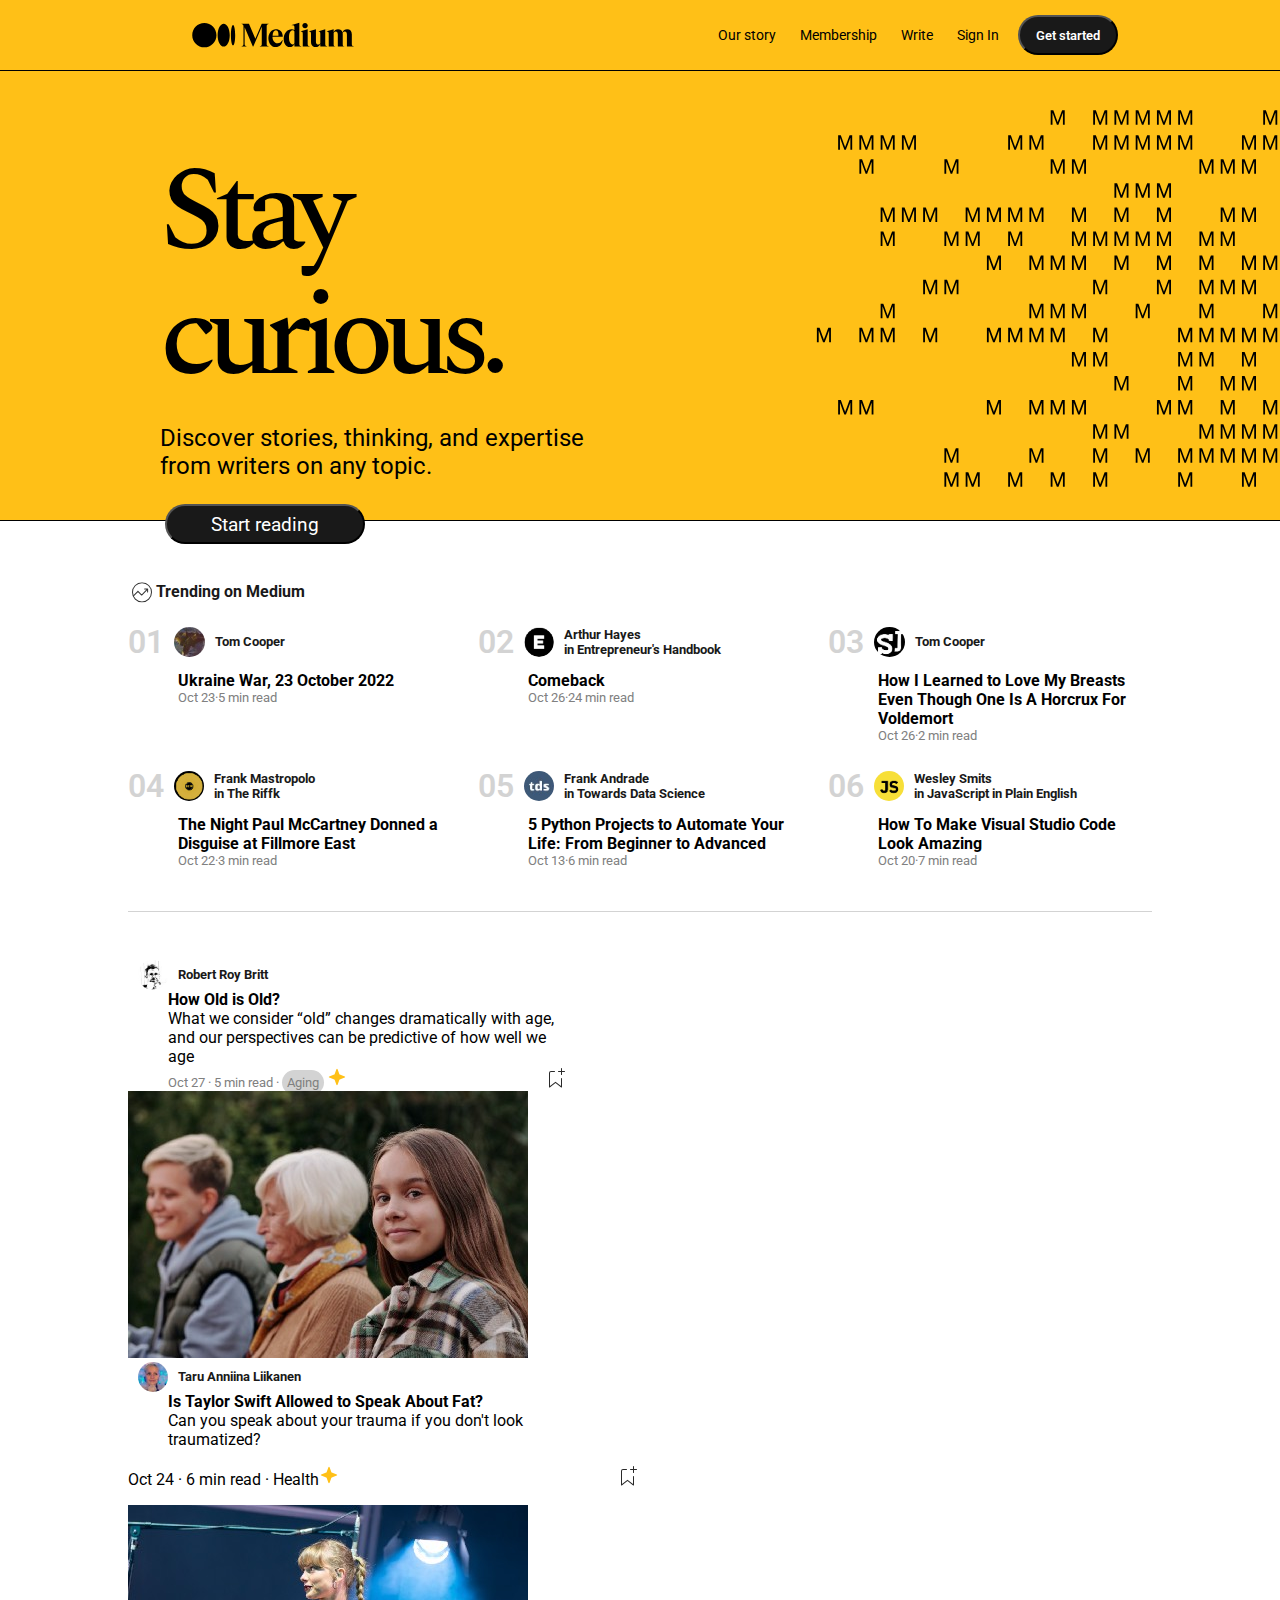
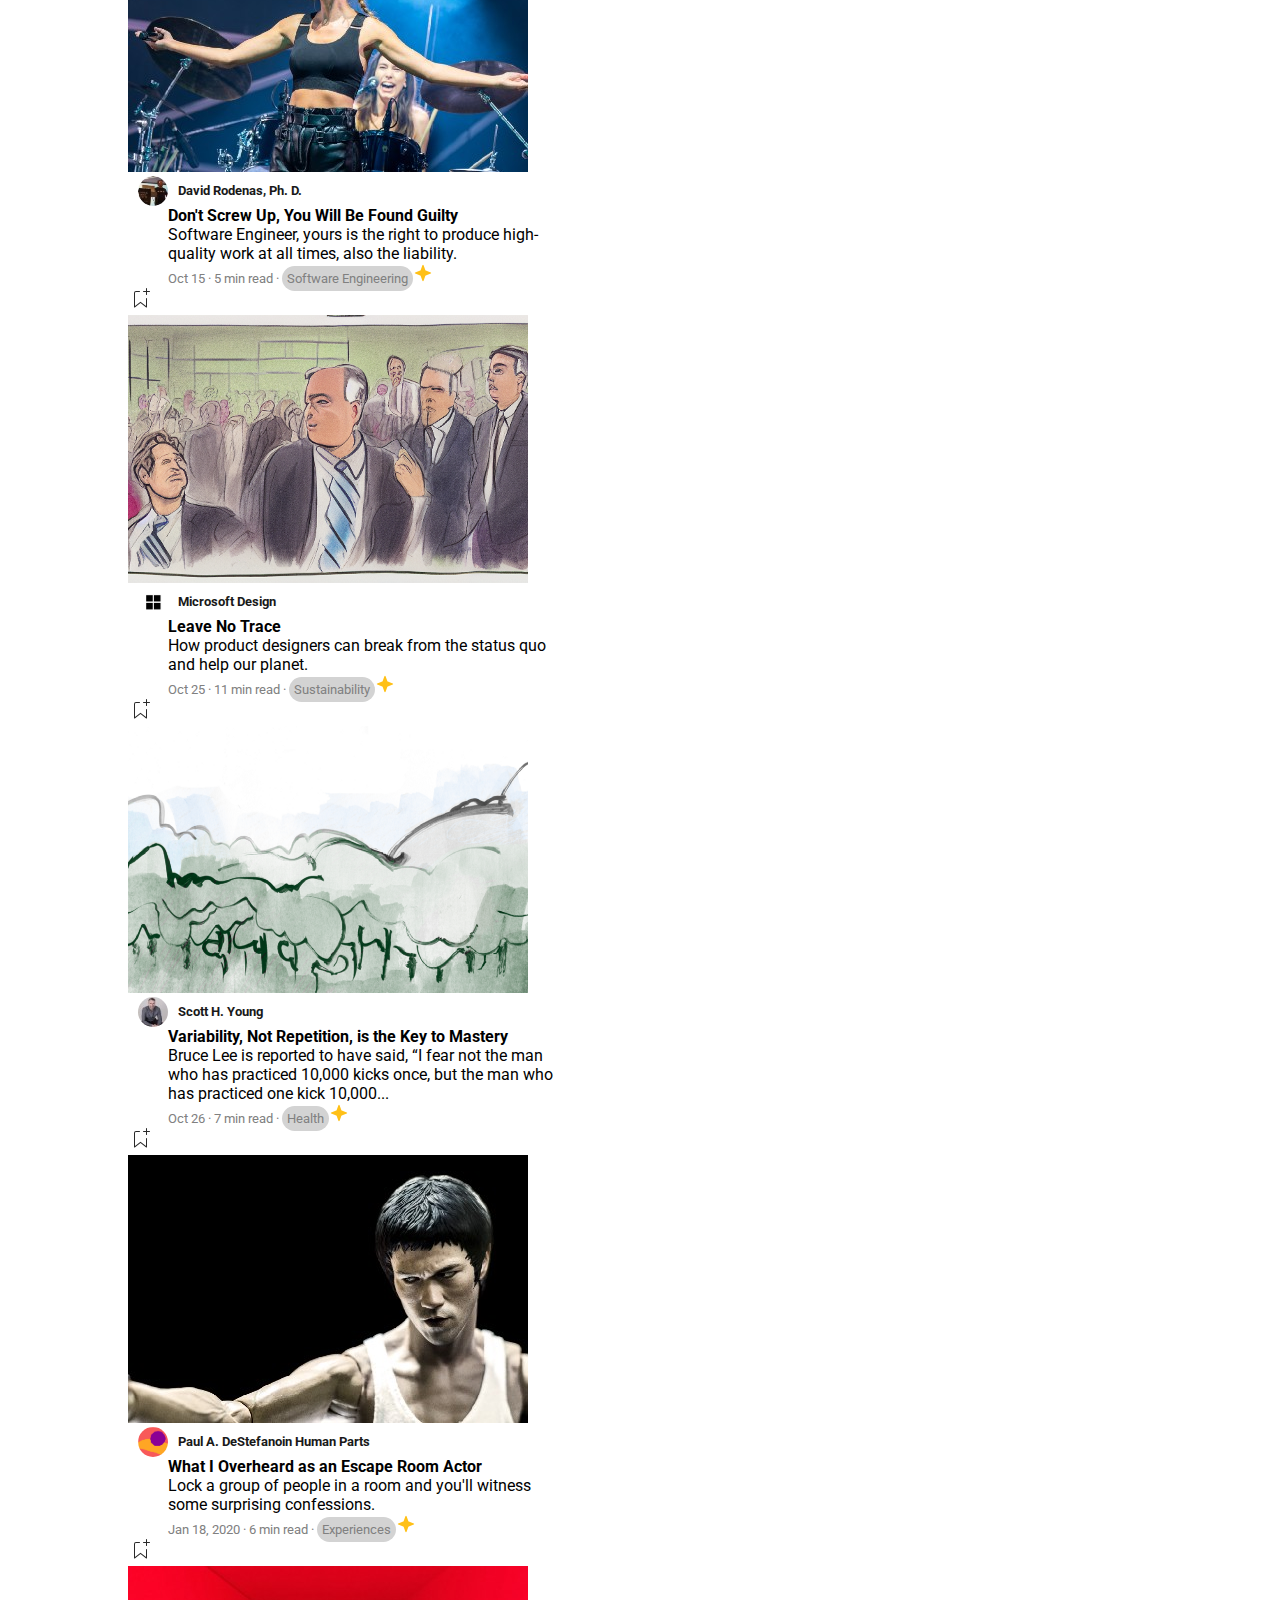
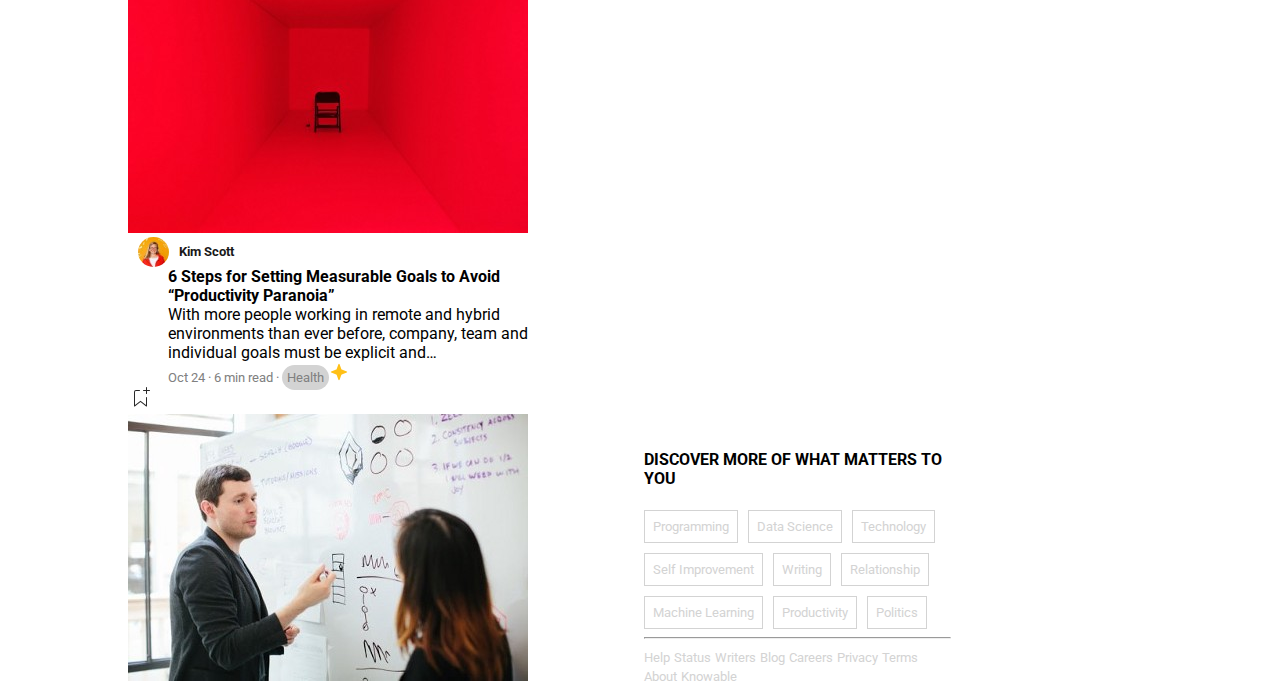
==== S5-P-Medium-Clone-Start/index.html @ 36cec9c4 "1st - CSS WIP" ====
<!DOCTYPE html>
<html lang="en">
  <head>
    <meta charset="UTF-8" />
    <meta http-equiv="X-UA-Compatible" content="IE=edge" />
    <meta name="viewport" content="width=device-width, initial-scale=1.0" />
    <link rel="reset" href="./assets/css/reset.css" />
    <link rel="stylesheet" href="./assets/css/style.css" />
    <title>Document</title>
  </head>

  <body>
    <!--NAV BAR-->
    <nav>
      <img src="./assets/imgs/svg/logo.svg" alt="medium logo" />
      <div class="nav-links">
        <a href="#">Our story</a>
        <a href="#">Membership</a>
        <a href="#">Write</a>
        <a href="#">Sign In</a>
        <button>Get started</button>
      </div>
    </nav>
    <!--HEADER-->
    <header>
      <div class="header-txt">
        <h1>Stay curious.</h1>
        <p>
          Discover stories, thinking, and expertise
          <br />
          from writers on any topic.
        </p>
        <button>Start reading</button>
      </div>
      <!-- ARTWORK con "M" ripetute -->
      <div class="header-svg">
        <svg
          xmlns="http://www.w3.org/2000/svg"
          viewBox="0 0 585 462"
          width="585"
          height="462"
          preserveAspectRatio="xMidYMid meet"
          style="width: 100%; height: 100%; transform: translate3d(0px, 0px, 0px); content-visibility: visible"
        >
          <defs>
            <clipPath id="__lottie_element_3372">
              <rect width="585" height="462" x="0" y="0"></rect>
            </clipPath>
          </defs>
          <g clip-path="url(#__lottie_element_3372)">
            <g
              fill="rgb(0,0,0)"
              font-size="22"
              font-family="Shne"
              font-style="normal"
              font-weight="normal"
              aria-label=" M M M M M M M M M M M M M M
          M M M M M M M M M M M M M M M M M M M M M
         M M M M M M M M M M M M M M M M M M M M M M M M M
          M M M M M M M M M M M M
          M M M M M M M M M M M M M M M M M M M
          M M M M M M M M M M M M M M M M M M M M M
          M M M M M M M M M M M M M M
         M M M M M M M M M M M M M M M M M
         M M M M M M M M M M M M M M M M M M M
          M M M M M M M M M M M M M M M M M M M M M M M
         M M M M M M M M M M M M
          M M M M M M M M M M M M
          M M M M M M M M M M M M M M M M M M M M M
          M M M M M M M M M M M
          M M M M M M M M M M M M M M M M M
          M M M M M M M M M M M M M M M M
         "
              transform="matrix(1,0,0,1,291,232)"
              opacity="1"
              style="display: block"
            >
              <g
                stroke-linecap="butt"
                stroke-linejoin="round"
                stroke-miterlimit="4"
                transform="matrix(1,0,0,1,-33.238014221191406,-187.70428466796875)"
                opacity="0"
                style="display: inherit"
              >
                <g transform="scale(0.22,0.22)">
                  <g style="display: none"></g>
                </g>
              </g>
              <g
                stroke-linecap="butt"
                stroke-linejoin="round"
                stroke-miterlimit="4"
                transform="matrix(1,0,0,1,-28.6619930267334,-187.70428466796875)"
                opacity="0"
                style="display: inherit"
              >
                <g transform="scale(0.22,0.22)">
                  <g transform="matrix(1,0,0,1,0,0)" opacity="1" style="display: block">
                    <path
                      d=" M46.82899856567383,0 C46.82899856567383,0 68.98500061035156,-59.518001556396484 68.98500061035156,-59.518001556396484 C68.98500061035156,-59.518001556396484 68.98500061035156,0 68.98500061035156,0 C68.98500061035156,0 77.947998046875,0 77.947998046875,0 C77.947998046875,0 77.947998046875,-72.30799865722656 77.947998046875,-72.30799865722656 C77.947998046875,-72.30799865722656 65.15799713134766,-72.30799865722656 65.15799713134766,-72.30799865722656 C65.15799713134766,-72.30799865722656 43.10300064086914,-12.890999794006348 43.10300064086914,-12.890999794006348 C43.10300064086914,-12.890999794006348 21.14900016784668,-72.30799865722656 21.14900016784668,-72.30799865722656 C21.14900016784668,-72.30799865722656 7.955999851226807,-72.30799865722656 7.955999851226807,-72.30799865722656 C7.955999851226807,-72.30799865722656 7.955999851226807,0 7.955999851226807,0 C7.955999851226807,0 17.020000457763672,0 17.020000457763672,0 C17.020000457763672,0 17.020000457763672,-59.518001556396484 17.020000457763672,-59.518001556396484 C17.020000457763672,-59.518001556396484 39.07500076293945,0 39.07500076293945,0 C39.07500076293945,0 46.82899856567383,0 46.82899856567383,0z"
                    ></path>
                    <g opacity="1" transform="matrix(1,0,0,1,0,0)"></g>
                  </g>
                </g>
              </g>
              <g
                stroke-linecap="butt"
                stroke-linejoin="round"
                stroke-miterlimit="4"
                transform="matrix(1,0,0,1,-9.940010070800781,-187.70428466796875)"
                opacity="0"
                style="display: inherit"
              >
                <g transform="scale(0.22,0.22)">
                  <g style="display: none"></g>
                </g>
              </g>
              <g
                stroke-linecap="butt"
                stroke-linejoin="round"
                stroke-miterlimit="4"
                transform="matrix(1,0,0,1,-5.363988876342773,-187.70428466796875)"
                opacity="0"
                style="display: inherit"
              >
                <g transform="scale(0.22,0.22)">
                  <g transform="matrix(1,0,0,1,0,0)" opacity="1" style="display: block">
                    <path
                      d=" M46.82899856567383,0 C46.82899856567383,0 68.98500061035156,-59.518001556396484 68.98500061035156,-59.518001556396484 C68.98500061035156,-59.518001556396484 68.98500061035156,0 68.98500061035156,0 C68.98500061035156,0 77.947998046875,0 77.947998046875,0 C77.947998046875,0 77.947998046875,-72.30799865722656 77.947998046875,-72.30799865722656 C77.947998046875,-72.30799865722656 65.15799713134766,-72.30799865722656 65.15799713134766,-72.30799865722656 C65.15799713134766,-72.30799865722656 43.10300064086914,-12.890999794006348 43.10300064086914,-12.890999794006348 C43.10300064086914,-12.890999794006348 21.14900016784668,-72.30799865722656 21.14900016784668,-72.30799865722656 C21.14900016784668,-72.30799865722656 7.955999851226807,-72.30799865722656 7.955999851226807,-72.30799865722656 C7.955999851226807,-72.30799865722656 7.955999851226807,0 7.955999851226807,0 C7.955999851226807,0 17.020000457763672,0 17.020000457763672,0 C17.020000457763672,0 17.020000457763672,-59.518001556396484 17.020000457763672,-59.518001556396484 C17.020000457763672,-59.518001556396484 39.07500076293945,0 39.07500076293945,0 C39.07500076293945,0 46.82899856567383,0 46.82899856567383,0z"
                    ></path>
                    <g opacity="1" transform="matrix(1,0,0,1,0,0)"></g>
                  </g>
                </g>
              </g>
              <g
                stroke-linecap="butt"
                stroke-linejoin="round"
                stroke-miterlimit="4"
                transform="matrix(1,0,0,1,13.357994079589844,-187.70428466796875)"
                opacity="0"
                style="display: inherit"
              >
                <g transform="scale(0.22,0.22)">
                  <g style="display: none"></g>
                </g>
              </g>
              <g
                stroke-linecap="butt"
                stroke-linejoin="round"
                stroke-miterlimit="4"
                transform="matrix(1,0,0,1,17.93400001525879,-187.70428466796875)"
                opacity="0"
                style="display: inherit"
              >
                <g transform="scale(0.22,0.22)">
                  <g transform="matrix(1,0,0,1,0,0)" opacity="1" style="display: block">
                    <path
                      d=" M46.82899856567383,0 C46.82899856567383,0 68.98500061035156,-59.518001556396484 68.98500061035156,-59.518001556396484 C68.98500061035156,-59.518001556396484 68.98500061035156,0 68.98500061035156,0 C68.98500061035156,0 77.947998046875,0 77.947998046875,0 C77.947998046875,0 77.947998046875,-72.30799865722656 77.947998046875,-72.30799865722656 C77.947998046875,-72.30799865722656 65.15799713134766,-72.30799865722656 65.15799713134766,-72.30799865722656 C65.15799713134766,-72.30799865722656 43.10300064086914,-12.890999794006348 43.10300064086914,-12.890999794006348 C43.10300064086914,-12.890999794006348 21.14900016784668,-72.30799865722656 21.14900016784668,-72.30799865722656 C21.14900016784668,-72.30799865722656 7.955999851226807,-72.30799865722656 7.955999851226807,-72.30799865722656 C7.955999851226807,-72.30799865722656 7.955999851226807,0 7.955999851226807,0 C7.955999851226807,0 17.020000457763672,0 17.020000457763672,0 C17.020000457763672,0 17.020000457763672,-59.518001556396484 17.020000457763672,-59.518001556396484 C17.020000457763672,-59.518001556396484 39.07500076293945,0 39.07500076293945,0 C39.07500076293945,0 46.82899856567383,0 46.82899856567383,0z"
                    ></path>
                    <g opacity="1" transform="matrix(1,0,0,1,0,0)"></g>
                  </g>
                </g>
              </g>
              <g
                stroke-linecap="butt"
                stroke-linejoin="round"
                stroke-miterlimit="4"
                transform="matrix(1,0,0,1,36.65599822998047,-187.70428466796875)"
                opacity="0"
                style="display: inherit"
              >
                <g transform="scale(0.22,0.22)">
                  <g style="display: none"></g>
                </g>
              </g>
              <g
                stroke-linecap="butt"
                stroke-linejoin="round"
                stroke-miterlimit="4"
                transform="matrix(1,0,0,1,41.23198699951172,-187.70428466796875)"
                opacity="1"
                style="display: inherit"
              >
                <g transform="scale(0.22,0.22)">
                  <g transform="matrix(1,0,0,1,0,0)" opacity="1" style="display: block">
                    <path
                      d=" M46.82899856567383,0 C46.82899856567383,0 68.98500061035156,-59.518001556396484 68.98500061035156,-59.518001556396484 C68.98500061035156,-59.518001556396484 68.98500061035156,0 68.98500061035156,0 C68.98500061035156,0 77.947998046875,0 77.947998046875,0 C77.947998046875,0 77.947998046875,-72.30799865722656 77.947998046875,-72.30799865722656 C77.947998046875,-72.30799865722656 65.15799713134766,-72.30799865722656 65.15799713134766,-72.30799865722656 C65.15799713134766,-72.30799865722656 43.10300064086914,-12.890999794006348 43.10300064086914,-12.890999794006348 C43.10300064086914,-12.890999794006348 21.14900016784668,-72.30799865722656 21.14900016784668,-72.30799865722656 C21.14900016784668,-72.30799865722656 7.955999851226807,-72.30799865722656 7.955999851226807,-72.30799865722656 C7.955999851226807,-72.30799865722656 7.955999851226807,0 7.955999851226807,0 C7.955999851226807,0 17.020000457763672,0 17.020000457763672,0 C17.020000457763672,0 17.020000457763672,-59.518001556396484 17.020000457763672,-59.518001556396484 C17.020000457763672,-59.518001556396484 39.07500076293945,0 39.07500076293945,0 C39.07500076293945,0 46.82899856567383,0 46.82899856567383,0z"
                    ></path>
                    <g opacity="1" transform="matrix(1,0,0,1,0,0)"></g>
                  </g>
                </g>
              </g>
              <g
                stroke-linecap="butt"
                stroke-linejoin="round"
                stroke-miterlimit="4"
                transform="matrix(1,0,0,1,59.954002380371094,-187.70428466796875)"
                opacity="1"
                style="display: inherit"
              >
                <g transform="scale(0.22,0.22)">
                  <g style="display: none"></g>
                </g>
              </g>
              <g
                stroke-linecap="butt"
                stroke-linejoin="round"
                stroke-miterlimit="4"
                transform="matrix(1,0,0,1,64.52999114990234,-187.70428466796875)"
                opacity="0"
                style="display: inherit"
              >
                <g transform="scale(0.22,0.22)">
                  <g transform="matrix(1,0,0,1,0,0)" opacity="1" style="display: block">
                    <path
                      d=" M46.82899856567383,0 C46.82899856567383,0 68.98500061035156,-59.518001556396484 68.98500061035156,-59.518001556396484 C68.98500061035156,-59.518001556396484 68.98500061035156,0 68.98500061035156,0 C68.98500061035156,0 77.947998046875,0 77.947998046875,0 C77.947998046875,0 77.947998046875,-72.30799865722656 77.947998046875,-72.30799865722656 C77.947998046875,-72.30799865722656 65.15799713134766,-72.30799865722656 65.15799713134766,-72.30799865722656 C65.15799713134766,-72.30799865722656 43.10300064086914,-12.890999794006348 43.10300064086914,-12.890999794006348 C43.10300064086914,-12.890999794006348 21.14900016784668,-72.30799865722656 21.14900016784668,-72.30799865722656 C21.14900016784668,-72.30799865722656 7.955999851226807,-72.30799865722656 7.955999851226807,-72.30799865722656 C7.955999851226807,-72.30799865722656 7.955999851226807,0 7.955999851226807,0 C7.955999851226807,0 17.020000457763672,0 17.020000457763672,0 C17.020000457763672,0 17.020000457763672,-59.518001556396484 17.020000457763672,-59.518001556396484 C17.020000457763672,-59.518001556396484 39.07500076293945,0 39.07500076293945,0 C39.07500076293945,0 46.82899856567383,0 46.82899856567383,0z"
                    ></path>
                    <g opacity="1" transform="matrix(1,0,0,1,0,0)"></g>
                  </g>
                </g>
              </g>
              <g
                stroke-linecap="butt"
                stroke-linejoin="round"
                stroke-miterlimit="4"
                transform="matrix(1,0,0,1,83.25200653076172,-187.70428466796875)"
                opacity="0"
                style="display: inherit"
              >
                <g transform="scale(0.22,0.22)">
                  <g style="display: none"></g>
                </g>
              </g>
              <g
                stroke-linecap="butt"
                stroke-linejoin="round"
                stroke-miterlimit="4"
                transform="matrix(1,0,0,1,87.82799530029297,-187.70428466796875)"
                opacity="1"
                style="display: inherit"
              >
                <g transform="scale(0.22,0.22)">
                  <g transform="matrix(1,0,0,1,0,0)" opacity="1" style="display: block">
                    <path
                      d=" M46.82899856567383,0 C46.82899856567383,0 68.98500061035156,-59.518001556396484 68.98500061035156,-59.518001556396484 C68.98500061035156,-59.518001556396484 68.98500061035156,0 68.98500061035156,0 C68.98500061035156,0 77.947998046875,0 77.947998046875,0 C77.947998046875,0 77.947998046875,-72.30799865722656 77.947998046875,-72.30799865722656 C77.947998046875,-72.30799865722656 65.15799713134766,-72.30799865722656 65.15799713134766,-72.30799865722656 C65.15799713134766,-72.30799865722656 43.10300064086914,-12.890999794006348 43.10300064086914,-12.890999794006348 C43.10300064086914,-12.890999794006348 21.14900016784668,-72.30799865722656 21.14900016784668,-72.30799865722656 C21.14900016784668,-72.30799865722656 7.955999851226807,-72.30799865722656 7.955999851226807,-72.30799865722656 C7.955999851226807,-72.30799865722656 7.955999851226807,0 7.955999851226807,0 C7.955999851226807,0 17.020000457763672,0 17.020000457763672,0 C17.020000457763672,0 17.020000457763672,-59.518001556396484 17.020000457763672,-59.518001556396484 C17.020000457763672,-59.518001556396484 39.07500076293945,0 39.07500076293945,0 C39.07500076293945,0 46.82899856567383,0 46.82899856567383,0z"
                    ></path>
                    <g opacity="1" transform="matrix(1,0,0,1,0,0)"></g>
                  </g>
                </g>
              </g>
              <g
                stroke-linecap="butt"
                stroke-linejoin="round"
                stroke-miterlimit="4"
                transform="matrix(1,0,0,1,106.54999542236328,-187.70428466796875)"
                opacity="1"
                style="display: inherit"
              >
                <g transform="scale(0.22,0.22)">
                  <g style="display: none"></g>
                </g>
              </g>
              <g
                stroke-linecap="butt"
                stroke-linejoin="round"
                stroke-miterlimit="4"
                transform="matrix(1,0,0,1,111.1259994506836,-187.70428466796875)"
                opacity="1"
                style="display: inherit"
              >
                <g transform="scale(0.22,0.22)">
                  <g transform="matrix(1,0,0,1,0,0)" opacity="1" style="display: block">
                    <path
                      d=" M46.82899856567383,0 C46.82899856567383,0 68.98500061035156,-59.518001556396484 68.98500061035156,-59.518001556396484 C68.98500061035156,-59.518001556396484 68.98500061035156,0 68.98500061035156,0 C68.98500061035156,0 77.947998046875,0 77.947998046875,0 C77.947998046875,0 77.947998046875,-72.30799865722656 77.947998046875,-72.30799865722656 C77.947998046875,-72.30799865722656 65.15799713134766,-72.30799865722656 65.15799713134766,-72.30799865722656 C65.15799713134766,-72.30799865722656 43.10300064086914,-12.890999794006348 43.10300064086914,-12.890999794006348 C43.10300064086914,-12.890999794006348 21.14900016784668,-72.30799865722656 21.14900016784668,-72.30799865722656 C21.14900016784668,-72.30799865722656 7.955999851226807,-72.30799865722656 7.955999851226807,-72.30799865722656 C7.955999851226807,-72.30799865722656 7.955999851226807,0 7.955999851226807,0 C7.955999851226807,0 17.020000457763672,0 17.020000457763672,0 C17.020000457763672,0 17.020000457763672,-59.518001556396484 17.020000457763672,-59.518001556396484 C17.020000457763672,-59.518001556396484 39.07500076293945,0 39.07500076293945,0 C39.07500076293945,0 46.82899856567383,0 46.82899856567383,0z"
                    ></path>
                    <g opacity="1" transform="matrix(1,0,0,1,0,0)"></g>
                  </g>
                </g>
              </g>
              <g
                stroke-linecap="butt"
                stroke-linejoin="round"
                stroke-miterlimit="4"
                transform="matrix(1,0,0,1,129.84800720214844,-187.70428466796875)"
                opacity="0"
                style="display: inherit"
              >
                <g transform="scale(0.22,0.22)">
                  <g style="display: none"></g>
                </g>
              </g>
              <g
                stroke-linecap="butt"
                stroke-linejoin="round"
                stroke-miterlimit="4"
                transform="matrix(1,0,0,1,134.42401123046875,-187.70428466796875)"
                opacity="1"
                style="display: inherit"
              >
                <g transform="scale(0.22,0.22)">
                  <g transform="matrix(1,0,0,1,0,0)" opacity="1" style="display: block">
                    <path
                      d=" M46.82899856567383,0 C46.82899856567383,0 68.98500061035156,-59.518001556396484 68.98500061035156,-59.518001556396484 C68.98500061035156,-59.518001556396484 68.98500061035156,0 68.98500061035156,0 C68.98500061035156,0 77.947998046875,0 77.947998046875,0 C77.947998046875,0 77.947998046875,-72.30799865722656 77.947998046875,-72.30799865722656 C77.947998046875,-72.30799865722656 65.15799713134766,-72.30799865722656 65.15799713134766,-72.30799865722656 C65.15799713134766,-72.30799865722656 43.10300064086914,-12.890999794006348 43.10300064086914,-12.890999794006348 C43.10300064086914,-12.890999794006348 21.14900016784668,-72.30799865722656 21.14900016784668,-72.30799865722656 C21.14900016784668,-72.30799865722656 7.955999851226807,-72.30799865722656 7.955999851226807,-72.30799865722656 C7.955999851226807,-72.30799865722656 7.955999851226807,0 7.955999851226807,0 C7.955999851226807,0 17.020000457763672,0 17.020000457763672,0 C17.020000457763672,0 17.020000457763672,-59.518001556396484 17.020000457763672,-59.518001556396484 C17.020000457763672,-59.518001556396484 39.07500076293945,0 39.07500076293945,0 C39.07500076293945,0 46.82899856567383,0 46.82899856567383,0z"
                    ></path>
                    <g opacity="1" transform="matrix(1,0,0,1,0,0)"></g>
                  </g>
                </g>
              </g>
              <g
                stroke-linecap="butt"
                stroke-linejoin="round"
                stroke-miterlimit="4"
                transform="matrix(1,0,0,1,153.14599609375,-187.70428466796875)"
                opacity="1"
                style="display: inherit"
              >
                <g transform="scale(0.22,0.22)">
                  <g style="display: none"></g>
                </g>
              </g>
              <g
                stroke-linecap="butt"
                stroke-linejoin="round"
                stroke-miterlimit="4"
                transform="matrix(1,0,0,1,157.72198486328125,-187.70428466796875)"
                opacity="1"
                style="display: inherit"
              >
                <g transform="scale(0.22,0.22)">
                  <g transform="matrix(1,0,0,1,0,0)" opacity="1" style="display: block">
                    <path
                      d=" M46.82899856567383,0 C46.82899856567383,0 68.98500061035156,-59.518001556396484 68.98500061035156,-59.518001556396484 C68.98500061035156,-59.518001556396484 68.98500061035156,0 68.98500061035156,0 C68.98500061035156,0 77.947998046875,0 77.947998046875,0 C77.947998046875,0 77.947998046875,-72.30799865722656 77.947998046875,-72.30799865722656 C77.947998046875,-72.30799865722656 65.15799713134766,-72.30799865722656 65.15799713134766,-72.30799865722656 C65.15799713134766,-72.30799865722656 43.10300064086914,-12.890999794006348 43.10300064086914,-12.890999794006348 C43.10300064086914,-12.890999794006348 21.14900016784668,-72.30799865722656 21.14900016784668,-72.30799865722656 C21.14900016784668,-72.30799865722656 7.955999851226807,-72.30799865722656 7.955999851226807,-72.30799865722656 C7.955999851226807,-72.30799865722656 7.955999851226807,0 7.955999851226807,0 C7.955999851226807,0 17.020000457763672,0 17.020000457763672,0 C17.020000457763672,0 17.020000457763672,-59.518001556396484 17.020000457763672,-59.518001556396484 C17.020000457763672,-59.518001556396484 39.07500076293945,0 39.07500076293945,0 C39.07500076293945,0 46.82899856567383,0 46.82899856567383,0z"
                    ></path>
                    <g opacity="1" transform="matrix(1,0,0,1,0,0)"></g>
                  </g>
                </g>
              </g>
              <g
                stroke-linecap="butt"
                stroke-linejoin="round"
                stroke-miterlimit="4"
                transform="matrix(1,0,0,1,176.44398498535156,-187.70428466796875)"
                opacity="1"
                style="display: inherit"
              >
                <g transform="scale(0.22,0.22)">
                  <g style="display: none"></g>
                </g>
              </g>
              <g
                stroke-linecap="butt"
                stroke-linejoin="round"
                stroke-miterlimit="4"
                transform="matrix(1,0,0,1,181.01998901367188,-187.70428466796875)"
                opacity="1"
                style="display: inherit"
              >
                <g transform="scale(0.22,0.22)">
                  <g transform="matrix(1,0,0,1,0,0)" opacity="1" style="display: block">
                    <path
                      d=" M46.82899856567383,0 C46.82899856567383,0 68.98500061035156,-59.518001556396484 68.98500061035156,-59.518001556396484 C68.98500061035156,-59.518001556396484 68.98500061035156,0 68.98500061035156,0 C68.98500061035156,0 77.947998046875,0 77.947998046875,0 C77.947998046875,0 77.947998046875,-72.30799865722656 77.947998046875,-72.30799865722656 C77.947998046875,-72.30799865722656 65.15799713134766,-72.30799865722656 65.15799713134766,-72.30799865722656 C65.15799713134766,-72.30799865722656 43.10300064086914,-12.890999794006348 43.10300064086914,-12.890999794006348 C43.10300064086914,-12.890999794006348 21.14900016784668,-72.30799865722656 21.14900016784668,-72.30799865722656 C21.14900016784668,-72.30799865722656 7.955999851226807,-72.30799865722656 7.955999851226807,-72.30799865722656 C7.955999851226807,-72.30799865722656 7.955999851226807,0 7.955999851226807,0 C7.955999851226807,0 17.020000457763672,0 17.020000457763672,0 C17.020000457763672,0 17.020000457763672,-59.518001556396484 17.020000457763672,-59.518001556396484 C17.020000457763672,-59.518001556396484 39.07500076293945,0 39.07500076293945,0 C39.07500076293945,0 46.82899856567383,0 46.82899856567383,0z"
                    ></path>
                    <g opacity="1" transform="matrix(1,0,0,1,0,0)"></g>
                  </g>
                </g>
              </g>
              <g
                stroke-linecap="butt"
                stroke-linejoin="round"
                stroke-miterlimit="4"
                transform="matrix(1,0,0,1,199.7419891357422,-187.70428466796875)"
                opacity="0"
                style="display: inherit"
              >
                <g transform="scale(0.22,0.22)">
                  <g style="display: none"></g>
                </g>
              </g>
              <g
                stroke-linecap="butt"
                stroke-linejoin="round"
                stroke-miterlimit="4"
                transform="matrix(1,0,0,1,204.3179931640625,-187.70428466796875)"
                opacity="0"
                style="display: inherit"
              >
                <g transform="scale(0.22,0.22)">
                  <g transform="matrix(1,0,0,1,0,0)" opacity="1" style="display: block">
                    <path
                      d=" M46.82899856567383,0 C46.82899856567383,0 68.98500061035156,-59.518001556396484 68.98500061035156,-59.518001556396484 C68.98500061035156,-59.518001556396484 68.98500061035156,0 68.98500061035156,0 C68.98500061035156,0 77.947998046875,0 77.947998046875,0 C77.947998046875,0 77.947998046875,-72.30799865722656 77.947998046875,-72.30799865722656 C77.947998046875,-72.30799865722656 65.15799713134766,-72.30799865722656 65.15799713134766,-72.30799865722656 C65.15799713134766,-72.30799865722656 43.10300064086914,-12.890999794006348 43.10300064086914,-12.890999794006348 C43.10300064086914,-12.890999794006348 21.14900016784668,-72.30799865722656 21.14900016784668,-72.30799865722656 C21.14900016784668,-72.30799865722656 7.955999851226807,-72.30799865722656 7.955999851226807,-72.30799865722656 C7.955999851226807,-72.30799865722656 7.955999851226807,0 7.955999851226807,0 C7.955999851226807,0 17.020000457763672,0 17.020000457763672,0 C17.020000457763672,0 17.020000457763672,-59.518001556396484 17.020000457763672,-59.518001556396484 C17.020000457763672,-59.518001556396484 39.07500076293945,0 39.07500076293945,0 C39.07500076293945,0 46.82899856567383,0 46.82899856567383,0z"
                    ></path>
                    <g opacity="1" transform="matrix(1,0,0,1,0,0)"></g>
                  </g>
                </g>
              </g>
              <g
                stroke-linecap="butt"
                stroke-linejoin="round"
                stroke-miterlimit="4"
                transform="matrix(1,0,0,1,223.0399932861328,-187.70428466796875)"
                opacity="0"
                style="display: inherit"
              >
                <g transform="scale(0.22,0.22)">
                  <g style="display: none"></g>
                </g>
              </g>
              <g
                stroke-linecap="butt"
                stroke-linejoin="round"
                stroke-miterlimit="4"
                transform="matrix(1,0,0,1,227.61599731445312,-187.70428466796875)"
                opacity="0"
                style="display: inherit"
              >
                <g transform="scale(0.22,0.22)">
                  <g transform="matrix(1,0,0,1,0,0)" opacity="1" style="display: block">
                    <path
                      d=" M46.82899856567383,0 C46.82899856567383,0 68.98500061035156,-59.518001556396484 68.98500061035156,-59.518001556396484 C68.98500061035156,-59.518001556396484 68.98500061035156,0 68.98500061035156,0 C68.98500061035156,0 77.947998046875,0 77.947998046875,0 C77.947998046875,0 77.947998046875,-72.30799865722656 77.947998046875,-72.30799865722656 C77.947998046875,-72.30799865722656 65.15799713134766,-72.30799865722656 65.15799713134766,-72.30799865722656 C65.15799713134766,-72.30799865722656 43.10300064086914,-12.890999794006348 43.10300064086914,-12.890999794006348 C43.10300064086914,-12.890999794006348 21.14900016784668,-72.30799865722656 21.14900016784668,-72.30799865722656 C21.14900016784668,-72.30799865722656 7.955999851226807,-72.30799865722656 7.955999851226807,-72.30799865722656 C7.955999851226807,-72.30799865722656 7.955999851226807,0 7.955999851226807,0 C7.955999851226807,0 17.020000457763672,0 17.020000457763672,0 C17.020000457763672,0 17.020000457763672,-59.518001556396484 17.020000457763672,-59.518001556396484 C17.020000457763672,-59.518001556396484 39.07500076293945,0 39.07500076293945,0 C39.07500076293945,0 46.82899856567383,0 46.82899856567383,0z"
                    ></path>
                    <g opacity="1" transform="matrix(1,0,0,1,0,0)"></g>
                  </g>
                </g>
              </g>
              <g
                stroke-linecap="butt"
                stroke-linejoin="round"
                stroke-miterlimit="4"
                transform="matrix(1,0,0,1,246.33799743652344,-187.70428466796875)"
                opacity="1"
                style="display: inherit"
              >
                <g transform="scale(0.22,0.22)">
                  <g style="display: none"></g>
                </g>
              </g>
              <g
                stroke-linecap="butt"
                stroke-linejoin="round"
                stroke-miterlimit="4"
                transform="matrix(1,0,0,1,250.9139862060547,-187.70428466796875)"
                opacity="0"
                style="display: inherit"
              >
                <g transform="scale(0.22,0.22)">
                  <g transform="matrix(1,0,0,1,0,0)" opacity="1" style="display: block">
                    <path
                      d=" M46.82899856567383,0 C46.82899856567383,0 68.98500061035156,-59.518001556396484 68.98500061035156,-59.518001556396484 C68.98500061035156,-59.518001556396484 68.98500061035156,0 68.98500061035156,0 C68.98500061035156,0 77.947998046875,0 77.947998046875,0 C77.947998046875,0 77.947998046875,-72.30799865722656 77.947998046875,-72.30799865722656 C77.947998046875,-72.30799865722656 65.15799713134766,-72.30799865722656 65.15799713134766,-72.30799865722656 C65.15799713134766,-72.30799865722656 43.10300064086914,-12.890999794006348 43.10300064086914,-12.890999794006348 C43.10300064086914,-12.890999794006348 21.14900016784668,-72.30799865722656 21.14900016784668,-72.30799865722656 C21.14900016784668,-72.30799865722656 7.955999851226807,-72.30799865722656 7.955999851226807,-72.30799865722656 C7.955999851226807,-72.30799865722656 7.955999851226807,0 7.955999851226807,0 C7.955999851226807,0 17.020000457763672,0 17.020000457763672,0 C17.020000457763672,0 17.020000457763672,-59.518001556396484 17.020000457763672,-59.518001556396484 C17.020000457763672,-59.518001556396484 39.07500076293945,0 39.07500076293945,0 C39.07500076293945,0 46.82899856567383,0 46.82899856567383,0z"
                    ></path>
                    <g opacity="1" transform="matrix(1,0,0,1,0,0)"></g>
                  </g>
                </g>
              </g>
              <g
                stroke-linecap="butt"
                stroke-linejoin="round"
                stroke-miterlimit="4"
                transform="matrix(1,0,0,1,269.6360168457031,-187.70428466796875)"
                opacity="0"
                style="display: inherit"
              >
                <g transform="scale(0.22,0.22)">
                  <g style="display: none"></g>
                </g>
              </g>
              <g
                stroke-linecap="butt"
                stroke-linejoin="round"
                stroke-miterlimit="4"
                transform="matrix(1,0,0,1,274.2120056152344,-187.70428466796875)"
                opacity="1"
                style="display: inherit"
              >
                <g transform="scale(0.22,0.22)">
                  <g transform="matrix(1,0,0,1,0,0)" opacity="1" style="display: block">
                    <path
                      d=" M46.82899856567383,0 C46.82899856567383,0 68.98500061035156,-59.518001556396484 68.98500061035156,-59.518001556396484 C68.98500061035156,-59.518001556396484 68.98500061035156,0 68.98500061035156,0 C68.98500061035156,0 77.947998046875,0 77.947998046875,0 C77.947998046875,0 77.947998046875,-72.30799865722656 77.947998046875,-72.30799865722656 C77.947998046875,-72.30799865722656 65.15799713134766,-72.30799865722656 65.15799713134766,-72.30799865722656 C65.15799713134766,-72.30799865722656 43.10300064086914,-12.890999794006348 43.10300064086914,-12.890999794006348 C43.10300064086914,-12.890999794006348 21.14900016784668,-72.30799865722656 21.14900016784668,-72.30799865722656 C21.14900016784668,-72.30799865722656 7.955999851226807,-72.30799865722656 7.955999851226807,-72.30799865722656 C7.955999851226807,-72.30799865722656 7.955999851226807,0 7.955999851226807,0 C7.955999851226807,0 17.020000457763672,0 17.020000457763672,0 C17.020000457763672,0 17.020000457763672,-59.518001556396484 17.020000457763672,-59.518001556396484 C17.020000457763672,-59.518001556396484 39.07500076293945,0 39.07500076293945,0 C39.07500076293945,0 46.82899856567383,0 46.82899856567383,0z"
                    ></path>
                    <g opacity="1" transform="matrix(1,0,0,1,0,0)"></g>
                  </g>
                </g>
              </g>
              <g stroke-linecap="butt" stroke-linejoin="round" stroke-miterlimit="4" style="display: inherit">
                <g transform="scale(0.22,0.22)">
                  <g style="display: none"></g>
                </g>
              </g>
              <g
                stroke-linecap="butt"
                stroke-linejoin="round"
                stroke-miterlimit="4"
                transform="matrix(1,0,0,1,-196.3240203857422,-160.30429077148438)"
                opacity="1"
                style="display: inherit"
              >
                <g transform="scale(0.22,0.22)">
                  <g style="display: none"></g>
                </g>
              </g>
              <g
                stroke-linecap="butt"
                stroke-linejoin="round"
                stroke-miterlimit="4"
                transform="matrix(1,0,0,1,-191.7480010986328,-160.30429077148438)"
                opacity="1"
                style="display: inherit"
              >
                <g transform="scale(0.22,0.22)">
                  <g transform="matrix(1,0,0,1,0,0)" opacity="1" style="display: block">
                    <path
                      d=" M46.82899856567383,0 C46.82899856567383,0 68.98500061035156,-59.518001556396484 68.98500061035156,-59.518001556396484 C68.98500061035156,-59.518001556396484 68.98500061035156,0 68.98500061035156,0 C68.98500061035156,0 77.947998046875,0 77.947998046875,0 C77.947998046875,0 77.947998046875,-72.30799865722656 77.947998046875,-72.30799865722656 C77.947998046875,-72.30799865722656 65.15799713134766,-72.30799865722656 65.15799713134766,-72.30799865722656 C65.15799713134766,-72.30799865722656 43.10300064086914,-12.890999794006348 43.10300064086914,-12.890999794006348 C43.10300064086914,-12.890999794006348 21.14900016784668,-72.30799865722656 21.14900016784668,-72.30799865722656 C21.14900016784668,-72.30799865722656 7.955999851226807,-72.30799865722656 7.955999851226807,-72.30799865722656 C7.955999851226807,-72.30799865722656 7.955999851226807,0 7.955999851226807,0 C7.955999851226807,0 17.020000457763672,0 17.020000457763672,0 C17.020000457763672,0 17.020000457763672,-59.518001556396484 17.020000457763672,-59.518001556396484 C17.020000457763672,-59.518001556396484 39.07500076293945,0 39.07500076293945,0 C39.07500076293945,0 46.82899856567383,0 46.82899856567383,0z"
                    ></path>
                    <g opacity="1" transform="matrix(1,0,0,1,0,0)"></g>
                  </g>
                </g>
              </g>
              <g
                stroke-linecap="butt"
                stroke-linejoin="round"
                stroke-miterlimit="4"
                transform="matrix(1,0,0,1,-173.02601623535156,-160.30429077148438)"
                opacity="1"
                style="display: inherit"
              >
                <g transform="scale(0.22,0.22)">
                  <g style="display: none"></g>
                </g>
              </g>
              <g
                stroke-linecap="butt"
                stroke-linejoin="round"
                stroke-miterlimit="4"
                transform="matrix(1,0,0,1,-168.4499969482422,-160.30429077148438)"
                opacity="1"
                style="display: inherit"
              >
                <g transform="scale(0.22,0.22)">
                  <g transform="matrix(1,0,0,1,0,0)" opacity="1" style="display: block">
                    <path
                      d=" M46.82899856567383,0 C46.82899856567383,0 68.98500061035156,-59.518001556396484 68.98500061035156,-59.518001556396484 C68.98500061035156,-59.518001556396484 68.98500061035156,0 68.98500061035156,0 C68.98500061035156,0 77.947998046875,0 77.947998046875,0 C77.947998046875,0 77.947998046875,-72.30799865722656 77.947998046875,-72.30799865722656 C77.947998046875,-72.30799865722656 65.15799713134766,-72.30799865722656 65.15799713134766,-72.30799865722656 C65.15799713134766,-72.30799865722656 43.10300064086914,-12.890999794006348 43.10300064086914,-12.890999794006348 C43.10300064086914,-12.890999794006348 21.14900016784668,-72.30799865722656 21.14900016784668,-72.30799865722656 C21.14900016784668,-72.30799865722656 7.955999851226807,-72.30799865722656 7.955999851226807,-72.30799865722656 C7.955999851226807,-72.30799865722656 7.955999851226807,0 7.955999851226807,0 C7.955999851226807,0 17.020000457763672,0 17.020000457763672,0 C17.020000457763672,0 17.020000457763672,-59.518001556396484 17.020000457763672,-59.518001556396484 C17.020000457763672,-59.518001556396484 39.07500076293945,0 39.07500076293945,0 C39.07500076293945,0 46.82899856567383,0 46.82899856567383,0z"
                    ></path>
                    <g opacity="1" transform="matrix(1,0,0,1,0,0)"></g>
                  </g>
                </g>
              </g>
              <g
                stroke-linecap="butt"
                stroke-linejoin="round"
                stroke-miterlimit="4"
                transform="matrix(1,0,0,1,-149.72801208496094,-160.30429077148438)"
                opacity="0"
                style="display: inherit"
              >
                <g transform="scale(0.22,0.22)">
                  <g style="display: none"></g>
                </g>
              </g>
              <g
                stroke-linecap="butt"
                stroke-linejoin="round"
                stroke-miterlimit="4"
                transform="matrix(1,0,0,1,-145.15200805664062,-160.30429077148438)"
                opacity="1"
                style="display: inherit"
              >
                <g transform="scale(0.22,0.22)">
                  <g transform="matrix(1,0,0,1,0,0)" opacity="1" style="display: block">
                    <path
                      d=" M46.82899856567383,0 C46.82899856567383,0 68.98500061035156,-59.518001556396484 68.98500061035156,-59.518001556396484 C68.98500061035156,-59.518001556396484 68.98500061035156,0 68.98500061035156,0 C68.98500061035156,0 77.947998046875,0 77.947998046875,0 C77.947998046875,0 77.947998046875,-72.30799865722656 77.947998046875,-72.30799865722656 C77.947998046875,-72.30799865722656 65.15799713134766,-72.30799865722656 65.15799713134766,-72.30799865722656 C65.15799713134766,-72.30799865722656 43.10300064086914,-12.890999794006348 43.10300064086914,-12.890999794006348 C43.10300064086914,-12.890999794006348 21.14900016784668,-72.30799865722656 21.14900016784668,-72.30799865722656 C21.14900016784668,-72.30799865722656 7.955999851226807,-72.30799865722656 7.955999851226807,-72.30799865722656 C7.955999851226807,-72.30799865722656 7.955999851226807,0 7.955999851226807,0 C7.955999851226807,0 17.020000457763672,0 17.020000457763672,0 C17.020000457763672,0 17.020000457763672,-59.518001556396484 17.020000457763672,-59.518001556396484 C17.020000457763672,-59.518001556396484 39.07500076293945,0 39.07500076293945,0 C39.07500076293945,0 46.82899856567383,0 46.82899856567383,0z"
                    ></path>
                    <g opacity="1" transform="matrix(1,0,0,1,0,0)"></g>
                  </g>
                </g>
              </g>
              <g
                stroke-linecap="butt"
                stroke-linejoin="round"
                stroke-miterlimit="4"
                transform="matrix(1,0,0,1,-126.43000793457031,-160.30429077148438)"
                opacity="0"
                style="display: inherit"
              >
                <g transform="scale(0.22,0.22)">
                  <g style="display: none"></g>
                </g>
              </g>
              <g
                stroke-linecap="butt"
                stroke-linejoin="round"
                stroke-miterlimit="4"
                transform="matrix(1,0,0,1,-121.85401916503906,-160.30429077148438)"
                opacity="1"
                style="display: inherit"
              >
                <g transform="scale(0.22,0.22)">
                  <g transform="matrix(1,0,0,1,0,0)" opacity="1" style="display: block">
                    <path
                      d=" M46.82899856567383,0 C46.82899856567383,0 68.98500061035156,-59.518001556396484 68.98500061035156,-59.518001556396484 C68.98500061035156,-59.518001556396484 68.98500061035156,0 68.98500061035156,0 C68.98500061035156,0 77.947998046875,0 77.947998046875,0 C77.947998046875,0 77.947998046875,-72.30799865722656 77.947998046875,-72.30799865722656 C77.947998046875,-72.30799865722656 65.15799713134766,-72.30799865722656 65.15799713134766,-72.30799865722656 C65.15799713134766,-72.30799865722656 43.10300064086914,-12.890999794006348 43.10300064086914,-12.890999794006348 C43.10300064086914,-12.890999794006348 21.14900016784668,-72.30799865722656 21.14900016784668,-72.30799865722656 C21.14900016784668,-72.30799865722656 7.955999851226807,-72.30799865722656 7.955999851226807,-72.30799865722656 C7.955999851226807,-72.30799865722656 7.955999851226807,0 7.955999851226807,0 C7.955999851226807,0 17.020000457763672,0 17.020000457763672,0 C17.020000457763672,0 17.020000457763672,-59.518001556396484 17.020000457763672,-59.518001556396484 C17.020000457763672,-59.518001556396484 39.07500076293945,0 39.07500076293945,0 C39.07500076293945,0 46.82899856567383,0 46.82899856567383,0z"
                    ></path>
                    <g opacity="1" transform="matrix(1,0,0,1,0,0)"></g>
                  </g>
                </g>
              </g>
              <g
                stroke-linecap="butt"
                stroke-linejoin="round"
                stroke-miterlimit="4"
                transform="matrix(1,0,0,1,-103.13199615478516,-160.30429077148438)"
                opacity="0"
                style="display: inherit"
              >
                <g transform="scale(0.22,0.22)">
                  <g style="display: none"></g>
                </g>
              </g>
              <g
                stroke-linecap="butt"
                stroke-linejoin="round"
                stroke-miterlimit="4"
                transform="matrix(1,0,0,1,-98.5560073852539,-160.30429077148438)"
                opacity="0"
                style="display: inherit"
              >
                <g transform="scale(0.22,0.22)">
                  <g transform="matrix(1,0,0,1,0,0)" opacity="1" style="display: block">
                    <path
                      d=" M46.82899856567383,0 C46.82899856567383,0 68.98500061035156,-59.518001556396484 68.98500061035156,-59.518001556396484 C68.98500061035156,-59.518001556396484 68.98500061035156,0 68.98500061035156,0 C68.98500061035156,0 77.947998046875,0 77.947998046875,0 C77.947998046875,0 77.947998046875,-72.30799865722656 77.947998046875,-72.30799865722656 C77.947998046875,-72.30799865722656 65.15799713134766,-72.30799865722656 65.15799713134766,-72.30799865722656 C65.15799713134766,-72.30799865722656 43.10300064086914,-12.890999794006348 43.10300064086914,-12.890999794006348 C43.10300064086914,-12.890999794006348 21.14900016784668,-72.30799865722656 21.14900016784668,-72.30799865722656 C21.14900016784668,-72.30799865722656 7.955999851226807,-72.30799865722656 7.955999851226807,-72.30799865722656 C7.955999851226807,-72.30799865722656 7.955999851226807,0 7.955999851226807,0 C7.955999851226807,0 17.020000457763672,0 17.020000457763672,0 C17.020000457763672,0 17.020000457763672,-59.518001556396484 17.020000457763672,-59.518001556396484 C17.020000457763672,-59.518001556396484 39.07500076293945,0 39.07500076293945,0 C39.07500076293945,0 46.82899856567383,0 46.82899856567383,0z"
                    ></path>
                    <g opacity="1" transform="matrix(1,0,0,1,0,0)"></g>
                  </g>
                </g>
              </g>
              <g
                stroke-linecap="butt"
                stroke-linejoin="round"
                stroke-miterlimit="4"
                transform="matrix(1,0,0,1,-79.83399200439453,-160.30429077148438)"
                opacity="0"
                style="display: inherit"
              >
                <g transform="scale(0.22,0.22)">
                  <g style="display: none"></g>
                </g>
              </g>
              <g
                stroke-linecap="butt"
                stroke-linejoin="round"
                stroke-miterlimit="4"
                transform="matrix(1,0,0,1,-75.25800323486328,-160.30429077148438)"
                opacity="0"
                style="display: inherit"
              >
                <g transform="scale(0.22,0.22)">
                  <g transform="matrix(1,0,0,1,0,0)" opacity="1" style="display: block">
                    <path
                      d=" M46.82899856567383,0 C46.82899856567383,0 68.98500061035156,-59.518001556396484 68.98500061035156,-59.518001556396484 C68.98500061035156,-59.518001556396484 68.98500061035156,0 68.98500061035156,0 C68.98500061035156,0 77.947998046875,0 77.947998046875,0 C77.947998046875,0 77.947998046875,-72.30799865722656 77.947998046875,-72.30799865722656 C77.947998046875,-72.30799865722656 65.15799713134766,-72.30799865722656 65.15799713134766,-72.30799865722656 C65.15799713134766,-72.30799865722656 43.10300064086914,-12.890999794006348 43.10300064086914,-12.890999794006348 C43.10300064086914,-12.890999794006348 21.14900016784668,-72.30799865722656 21.14900016784668,-72.30799865722656 C21.14900016784668,-72.30799865722656 7.955999851226807,-72.30799865722656 7.955999851226807,-72.30799865722656 C7.955999851226807,-72.30799865722656 7.955999851226807,0 7.955999851226807,0 C7.955999851226807,0 17.020000457763672,0 17.020000457763672,0 C17.020000457763672,0 17.020000457763672,-59.518001556396484 17.020000457763672,-59.518001556396484 C17.020000457763672,-59.518001556396484 39.07500076293945,0 39.07500076293945,0 C39.07500076293945,0 46.82899856567383,0 46.82899856567383,0z"
                    ></path>
                    <g opacity="1" transform="matrix(1,0,0,1,0,0)"></g>
                  </g>
                </g>
              </g>
              <g
                stroke-linecap="butt"
                stroke-linejoin="round"
                stroke-miterlimit="4"
                transform="matrix(1,0,0,1,-56.536006927490234,-160.30429077148438)"
                opacity="1"
                style="display: inherit"
              >
                <g transform="scale(0.22,0.22)">
                  <g style="display: none"></g>
                </g>
              </g>
              <g
                stroke-linecap="butt"
                stroke-linejoin="round"
                stroke-miterlimit="4"
                transform="matrix(1,0,0,1,-51.959999084472656,-160.30429077148438)"
                opacity="0"
                style="display: inherit"
              >
                <g transform="scale(0.22,0.22)">
                  <g transform="matrix(1,0,0,1,0,0)" opacity="1" style="display: block">
                    <path
                      d=" M46.82899856567383,0 C46.82899856567383,0 68.98500061035156,-59.518001556396484 68.98500061035156,-59.518001556396484 C68.98500061035156,-59.518001556396484 68.98500061035156,0 68.98500061035156,0 C68.98500061035156,0 77.947998046875,0 77.947998046875,0 C77.947998046875,0 77.947998046875,-72.30799865722656 77.947998046875,-72.30799865722656 C77.947998046875,-72.30799865722656 65.15799713134766,-72.30799865722656 65.15799713134766,-72.30799865722656 C65.15799713134766,-72.30799865722656 43.10300064086914,-12.890999794006348 43.10300064086914,-12.890999794006348 C43.10300064086914,-12.890999794006348 21.14900016784668,-72.30799865722656 21.14900016784668,-72.30799865722656 C21.14900016784668,-72.30799865722656 7.955999851226807,-72.30799865722656 7.955999851226807,-72.30799865722656 C7.955999851226807,-72.30799865722656 7.955999851226807,0 7.955999851226807,0 C7.955999851226807,0 17.020000457763672,0 17.020000457763672,0 C17.020000457763672,0 17.020000457763672,-59.518001556396484 17.020000457763672,-59.518001556396484 C17.020000457763672,-59.518001556396484 39.07500076293945,0 39.07500076293945,0 C39.07500076293945,0 46.82899856567383,0 46.82899856567383,0z"
                    ></path>
                    <g opacity="1" transform="matrix(1,0,0,1,0,0)"></g>
                  </g>
                </g>
              </g>
              <g
                stroke-linecap="butt"
                stroke-linejoin="round"
                stroke-miterlimit="4"
                transform="matrix(1,0,0,1,-33.23800277709961,-160.30429077148438)"
                opacity="1"
                style="display: inherit"
              >
                <g transform="scale(0.22,0.22)">
                  <g style="display: none"></g>
                </g>
              </g>
              <g
                stroke-linecap="butt"
                stroke-linejoin="round"
                stroke-miterlimit="4"
                transform="matrix(1,0,0,1,-28.661996841430664,-160.30429077148438)"
                opacity="0"
                style="display: inherit"
              >
                <g transform="scale(0.22,0.22)">
                  <g transform="matrix(1,0,0,1,0,0)" opacity="1" style="display: block">
                    <path
                      d=" M46.82899856567383,0 C46.82899856567383,0 68.98500061035156,-59.518001556396484 68.98500061035156,-59.518001556396484 C68.98500061035156,-59.518001556396484 68.98500061035156,0 68.98500061035156,0 C68.98500061035156,0 77.947998046875,0 77.947998046875,0 C77.947998046875,0 77.947998046875,-72.30799865722656 77.947998046875,-72.30799865722656 C77.947998046875,-72.30799865722656 65.15799713134766,-72.30799865722656 65.15799713134766,-72.30799865722656 C65.15799713134766,-72.30799865722656 43.10300064086914,-12.890999794006348 43.10300064086914,-12.890999794006348 C43.10300064086914,-12.890999794006348 21.14900016784668,-72.30799865722656 21.14900016784668,-72.30799865722656 C21.14900016784668,-72.30799865722656 7.955999851226807,-72.30799865722656 7.955999851226807,-72.30799865722656 C7.955999851226807,-72.30799865722656 7.955999851226807,0 7.955999851226807,0 C7.955999851226807,0 17.020000457763672,0 17.020000457763672,0 C17.020000457763672,0 17.020000457763672,-59.518001556396484 17.020000457763672,-59.518001556396484 C17.020000457763672,-59.518001556396484 39.07500076293945,0 39.07500076293945,0 C39.07500076293945,0 46.82899856567383,0 46.82899856567383,0z"
                    ></path>
                    <g opacity="1" transform="matrix(1,0,0,1,0,0)"></g>
                  </g>
                </g>
              </g>
              <g
                stroke-linecap="butt"
                stroke-linejoin="round"
                stroke-miterlimit="4"
                transform="matrix(1,0,0,1,-9.939996719360352,-160.30429077148438)"
                opacity="0"
                style="display: inherit"
              >
                <g transform="scale(0.22,0.22)">
                  <g style="display: none"></g>
                </g>
              </g>
              <g
                stroke-linecap="butt"
                stroke-linejoin="round"
                stroke-miterlimit="4"
                transform="matrix(1,0,0,1,-5.364006042480469,-160.30429077148438)"
                opacity="1"
                style="display: inherit"
              >
                <g transform="scale(0.22,0.22)">
                  <g transform="matrix(1,0,0,1,0,0)" opacity="1" style="display: block">
                    <path
                      d=" M46.82899856567383,0 C46.82899856567383,0 68.98500061035156,-59.518001556396484 68.98500061035156,-59.518001556396484 C68.98500061035156,-59.518001556396484 68.98500061035156,0 68.98500061035156,0 C68.98500061035156,0 77.947998046875,0 77.947998046875,0 C77.947998046875,0 77.947998046875,-72.30799865722656 77.947998046875,-72.30799865722656 C77.947998046875,-72.30799865722656 65.15799713134766,-72.30799865722656 65.15799713134766,-72.30799865722656 C65.15799713134766,-72.30799865722656 43.10300064086914,-12.890999794006348 43.10300064086914,-12.890999794006348 C43.10300064086914,-12.890999794006348 21.14900016784668,-72.30799865722656 21.14900016784668,-72.30799865722656 C21.14900016784668,-72.30799865722656 7.955999851226807,-72.30799865722656 7.955999851226807,-72.30799865722656 C7.955999851226807,-72.30799865722656 7.955999851226807,0 7.955999851226807,0 C7.955999851226807,0 17.020000457763672,0 17.020000457763672,0 C17.020000457763672,0 17.020000457763672,-59.518001556396484 17.020000457763672,-59.518001556396484 C17.020000457763672,-59.518001556396484 39.07500076293945,0 39.07500076293945,0 C39.07500076293945,0 46.82899856567383,0 46.82899856567383,0z"
                    ></path>
                    <g opacity="1" transform="matrix(1,0,0,1,0,0)"></g>
                  </g>
                </g>
              </g>
              <g
                stroke-linecap="butt"
                stroke-linejoin="round"
                stroke-miterlimit="4"
                transform="matrix(1,0,0,1,13.357992172241211,-160.30429077148438)"
                opacity="0"
                style="display: inherit"
              >
                <g transform="scale(0.22,0.22)">
                  <g style="display: none"></g>
                </g>
              </g>
              <g
                stroke-linecap="butt"
                stroke-linejoin="round"
                stroke-miterlimit="4"
                transform="matrix(1,0,0,1,17.933998107910156,-160.30429077148438)"
                opacity="1"
                style="display: inherit"
              >
                <g transform="scale(0.22,0.22)">
                  <g transform="matrix(1,0,0,1,0,0)" opacity="1" style="display: block">
                    <path
                      d=" M46.82899856567383,0 C46.82899856567383,0 68.98500061035156,-59.518001556396484 68.98500061035156,-59.518001556396484 C68.98500061035156,-59.518001556396484 68.98500061035156,0 68.98500061035156,0 C68.98500061035156,0 77.947998046875,0 77.947998046875,0 C77.947998046875,0 77.947998046875,-72.30799865722656 77.947998046875,-72.30799865722656 C77.947998046875,-72.30799865722656 65.15799713134766,-72.30799865722656 65.15799713134766,-72.30799865722656 C65.15799713134766,-72.30799865722656 43.10300064086914,-12.890999794006348 43.10300064086914,-12.890999794006348 C43.10300064086914,-12.890999794006348 21.14900016784668,-72.30799865722656 21.14900016784668,-72.30799865722656 C21.14900016784668,-72.30799865722656 7.955999851226807,-72.30799865722656 7.955999851226807,-72.30799865722656 C7.955999851226807,-72.30799865722656 7.955999851226807,0 7.955999851226807,0 C7.955999851226807,0 17.020000457763672,0 17.020000457763672,0 C17.020000457763672,0 17.020000457763672,-59.518001556396484 17.020000457763672,-59.518001556396484 C17.020000457763672,-59.518001556396484 39.07500076293945,0 39.07500076293945,0 C39.07500076293945,0 46.82899856567383,0 46.82899856567383,0z"
                    ></path>
                    <g opacity="1" transform="matrix(1,0,0,1,0,0)"></g>
                  </g>
                </g>
              </g>
              <g
                stroke-linecap="butt"
                stroke-linejoin="round"
                stroke-miterlimit="4"
                transform="matrix(1,0,0,1,36.6559944152832,-160.30429077148438)"
                opacity="1"
                style="display: inherit"
              >
                <g transform="scale(0.22,0.22)">
                  <g style="display: none"></g>
                </g>
              </g>
              <g
                stroke-linecap="butt"
                stroke-linejoin="round"
                stroke-miterlimit="4"
                transform="matrix(1,0,0,1,41.23200225830078,-160.30429077148438)"
                opacity="0"
                style="display: inherit"
              >
                <g transform="scale(0.22,0.22)">
                  <g transform="matrix(1,0,0,1,0,0)" opacity="1" style="display: block">
                    <path
                      d=" M46.82899856567383,0 C46.82899856567383,0 68.98500061035156,-59.518001556396484 68.98500061035156,-59.518001556396484 C68.98500061035156,-59.518001556396484 68.98500061035156,0 68.98500061035156,0 C68.98500061035156,0 77.947998046875,0 77.947998046875,0 C77.947998046875,0 77.947998046875,-72.30799865722656 77.947998046875,-72.30799865722656 C77.947998046875,-72.30799865722656 65.15799713134766,-72.30799865722656 65.15799713134766,-72.30799865722656 C65.15799713134766,-72.30799865722656 43.10300064086914,-12.890999794006348 43.10300064086914,-12.890999794006348 C43.10300064086914,-12.890999794006348 21.14900016784668,-72.30799865722656 21.14900016784668,-72.30799865722656 C21.14900016784668,-72.30799865722656 7.955999851226807,-72.30799865722656 7.955999851226807,-72.30799865722656 C7.955999851226807,-72.30799865722656 7.955999851226807,0 7.955999851226807,0 C7.955999851226807,0 17.020000457763672,0 17.020000457763672,0 C17.020000457763672,0 17.020000457763672,-59.518001556396484 17.020000457763672,-59.518001556396484 C17.020000457763672,-59.518001556396484 39.07500076293945,0 39.07500076293945,0 C39.07500076293945,0 46.82899856567383,0 46.82899856567383,0z"
                    ></path>
                    <g opacity="1" transform="matrix(1,0,0,1,0,0)"></g>
                  </g>
                </g>
              </g>
              <g
                stroke-linecap="butt"
                stroke-linejoin="round"
                stroke-miterlimit="4"
                transform="matrix(1,0,0,1,59.95399856567383,-160.30429077148438)"
                opacity="1"
                style="display: inherit"
              >
                <g transform="scale(0.22,0.22)">
                  <g style="display: none"></g>
                </g>
              </g>
              <g
                stroke-linecap="butt"
                stroke-linejoin="round"
                stroke-miterlimit="4"
                transform="matrix(1,0,0,1,64.5300064086914,-160.30429077148438)"
                opacity="0"
                style="display: inherit"
              >
                <g transform="scale(0.22,0.22)">
                  <g transform="matrix(1,0,0,1,0,0)" opacity="1" style="display: block">
                    <path
                      d=" M46.82899856567383,0 C46.82899856567383,0 68.98500061035156,-59.518001556396484 68.98500061035156,-59.518001556396484 C68.98500061035156,-59.518001556396484 68.98500061035156,0 68.98500061035156,0 C68.98500061035156,0 77.947998046875,0 77.947998046875,0 C77.947998046875,0 77.947998046875,-72.30799865722656 77.947998046875,-72.30799865722656 C77.947998046875,-72.30799865722656 65.15799713134766,-72.30799865722656 65.15799713134766,-72.30799865722656 C65.15799713134766,-72.30799865722656 43.10300064086914,-12.890999794006348 43.10300064086914,-12.890999794006348 C43.10300064086914,-12.890999794006348 21.14900016784668,-72.30799865722656 21.14900016784668,-72.30799865722656 C21.14900016784668,-72.30799865722656 7.955999851226807,-72.30799865722656 7.955999851226807,-72.30799865722656 C7.955999851226807,-72.30799865722656 7.955999851226807,0 7.955999851226807,0 C7.955999851226807,0 17.020000457763672,0 17.020000457763672,0 C17.020000457763672,0 17.020000457763672,-59.518001556396484 17.020000457763672,-59.518001556396484 C17.020000457763672,-59.518001556396484 39.07500076293945,0 39.07500076293945,0 C39.07500076293945,0 46.82899856567383,0 46.82899856567383,0z"
                    ></path>
                    <g opacity="1" transform="matrix(1,0,0,1,0,0)"></g>
                  </g>
                </g>
              </g>
              <g
                stroke-linecap="butt"
                stroke-linejoin="round"
                stroke-miterlimit="4"
                transform="matrix(1,0,0,1,83.25200653076172,-160.30429077148438)"
                opacity="0"
                style="display: inherit"
              >
                <g transform="scale(0.22,0.22)">
                  <g style="display: none"></g>
                </g>
              </g>
              <g
                stroke-linecap="butt"
                stroke-linejoin="round"
                stroke-miterlimit="4"
                transform="matrix(1,0,0,1,87.82799530029297,-160.30429077148438)"
                opacity="1"
                style="display: inherit"
              >
                <g transform="scale(0.22,0.22)">
                  <g transform="matrix(1,0,0,1,0,0)" opacity="1" style="display: block">
                    <path
                      d=" M46.82899856567383,0 C46.82899856567383,0 68.98500061035156,-59.518001556396484 68.98500061035156,-59.518001556396484 C68.98500061035156,-59.518001556396484 68.98500061035156,0 68.98500061035156,0 C68.98500061035156,0 77.947998046875,0 77.947998046875,0 C77.947998046875,0 77.947998046875,-72.30799865722656 77.947998046875,-72.30799865722656 C77.947998046875,-72.30799865722656 65.15799713134766,-72.30799865722656 65.15799713134766,-72.30799865722656 C65.15799713134766,-72.30799865722656 43.10300064086914,-12.890999794006348 43.10300064086914,-12.890999794006348 C43.10300064086914,-12.890999794006348 21.14900016784668,-72.30799865722656 21.14900016784668,-72.30799865722656 C21.14900016784668,-72.30799865722656 7.955999851226807,-72.30799865722656 7.955999851226807,-72.30799865722656 C7.955999851226807,-72.30799865722656 7.955999851226807,0 7.955999851226807,0 C7.955999851226807,0 17.020000457763672,0 17.020000457763672,0 C17.020000457763672,0 17.020000457763672,-59.518001556396484 17.020000457763672,-59.518001556396484 C17.020000457763672,-59.518001556396484 39.07500076293945,0 39.07500076293945,0 C39.07500076293945,0 46.82899856567383,0 46.82899856567383,0z"
                    ></path>
                    <g opacity="1" transform="matrix(1,0,0,1,0,0)"></g>
                  </g>
                </g>
              </g>
              <g
                stroke-linecap="butt"
                stroke-linejoin="round"
                stroke-miterlimit="4"
                transform="matrix(1,0,0,1,106.55001068115234,-160.30429077148438)"
                opacity="1"
                style="display: inherit"
              >
                <g transform="scale(0.22,0.22)">
                  <g style="display: none"></g>
                </g>
              </g>
              <g
                stroke-linecap="butt"
                stroke-linejoin="round"
                stroke-miterlimit="4"
                transform="matrix(1,0,0,1,111.1259994506836,-160.30429077148438)"
                opacity="1"
                style="display: inherit"
              >
                <g transform="scale(0.22,0.22)">
                  <g transform="matrix(1,0,0,1,0,0)" opacity="1" style="display: block">
                    <path
                      d=" M46.82899856567383,0 C46.82899856567383,0 68.98500061035156,-59.518001556396484 68.98500061035156,-59.518001556396484 C68.98500061035156,-59.518001556396484 68.98500061035156,0 68.98500061035156,0 C68.98500061035156,0 77.947998046875,0 77.947998046875,0 C77.947998046875,0 77.947998046875,-72.30799865722656 77.947998046875,-72.30799865722656 C77.947998046875,-72.30799865722656 65.15799713134766,-72.30799865722656 65.15799713134766,-72.30799865722656 C65.15799713134766,-72.30799865722656 43.10300064086914,-12.890999794006348 43.10300064086914,-12.890999794006348 C43.10300064086914,-12.890999794006348 21.14900016784668,-72.30799865722656 21.14900016784668,-72.30799865722656 C21.14900016784668,-72.30799865722656 7.955999851226807,-72.30799865722656 7.955999851226807,-72.30799865722656 C7.955999851226807,-72.30799865722656 7.955999851226807,0 7.955999851226807,0 C7.955999851226807,0 17.020000457763672,0 17.020000457763672,0 C17.020000457763672,0 17.020000457763672,-59.518001556396484 17.020000457763672,-59.518001556396484 C17.020000457763672,-59.518001556396484 39.07500076293945,0 39.07500076293945,0 C39.07500076293945,0 46.82899856567383,0 46.82899856567383,0z"
                    ></path>
                    <g opacity="1" transform="matrix(1,0,0,1,0,0)"></g>
                  </g>
                </g>
              </g>
              <g
                stroke-linecap="butt"
                stroke-linejoin="round"
                stroke-miterlimit="4"
                transform="matrix(1,0,0,1,129.8480224609375,-160.30429077148438)"
                opacity="0"
                style="display: inherit"
              >
                <g transform="scale(0.22,0.22)">
                  <g style="display: none"></g>
                </g>
              </g>
              <g
                stroke-linecap="butt"
                stroke-linejoin="round"
                stroke-miterlimit="4"
                transform="matrix(1,0,0,1,134.42401123046875,-160.30429077148438)"
                opacity="1"
                style="display: inherit"
              >
                <g transform="scale(0.22,0.22)">
                  <g transform="matrix(1,0,0,1,0,0)" opacity="1" style="display: block">
                    <path
                      d=" M46.82899856567383,0 C46.82899856567383,0 68.98500061035156,-59.518001556396484 68.98500061035156,-59.518001556396484 C68.98500061035156,-59.518001556396484 68.98500061035156,0 68.98500061035156,0 C68.98500061035156,0 77.947998046875,0 77.947998046875,0 C77.947998046875,0 77.947998046875,-72.30799865722656 77.947998046875,-72.30799865722656 C77.947998046875,-72.30799865722656 65.15799713134766,-72.30799865722656 65.15799713134766,-72.30799865722656 C65.15799713134766,-72.30799865722656 43.10300064086914,-12.890999794006348 43.10300064086914,-12.890999794006348 C43.10300064086914,-12.890999794006348 21.14900016784668,-72.30799865722656 21.14900016784668,-72.30799865722656 C21.14900016784668,-72.30799865722656 7.955999851226807,-72.30799865722656 7.955999851226807,-72.30799865722656 C7.955999851226807,-72.30799865722656 7.955999851226807,0 7.955999851226807,0 C7.955999851226807,0 17.020000457763672,0 17.020000457763672,0 C17.020000457763672,0 17.020000457763672,-59.518001556396484 17.020000457763672,-59.518001556396484 C17.020000457763672,-59.518001556396484 39.07500076293945,0 39.07500076293945,0 C39.07500076293945,0 46.82899856567383,0 46.82899856567383,0z"
                    ></path>
                    <g opacity="1" transform="matrix(1,0,0,1,0,0)"></g>
                  </g>
                </g>
              </g>
              <g
                stroke-linecap="butt"
                stroke-linejoin="round"
                stroke-miterlimit="4"
                transform="matrix(1,0,0,1,153.14598083496094,-160.30429077148438)"
                opacity="1"
                style="display: inherit"
              >
                <g transform="scale(0.22,0.22)">
                  <g style="display: none"></g>
                </g>
              </g>
              <g
                stroke-linecap="butt"
                stroke-linejoin="round"
                stroke-miterlimit="4"
                transform="matrix(1,0,0,1,157.7220001220703,-160.30429077148438)"
                opacity="1"
                style="display: inherit"
              >
                <g transform="scale(0.22,0.22)">
                  <g transform="matrix(1,0,0,1,0,0)" opacity="1" style="display: block">
                    <path
                      d=" M46.82899856567383,0 C46.82899856567383,0 68.98500061035156,-59.518001556396484 68.98500061035156,-59.518001556396484 C68.98500061035156,-59.518001556396484 68.98500061035156,0 68.98500061035156,0 C68.98500061035156,0 77.947998046875,0 77.947998046875,0 C77.947998046875,0 77.947998046875,-72.30799865722656 77.947998046875,-72.30799865722656 C77.947998046875,-72.30799865722656 65.15799713134766,-72.30799865722656 65.15799713134766,-72.30799865722656 C65.15799713134766,-72.30799865722656 43.10300064086914,-12.890999794006348 43.10300064086914,-12.890999794006348 C43.10300064086914,-12.890999794006348 21.14900016784668,-72.30799865722656 21.14900016784668,-72.30799865722656 C21.14900016784668,-72.30799865722656 7.955999851226807,-72.30799865722656 7.955999851226807,-72.30799865722656 C7.955999851226807,-72.30799865722656 7.955999851226807,0 7.955999851226807,0 C7.955999851226807,0 17.020000457763672,0 17.020000457763672,0 C17.020000457763672,0 17.020000457763672,-59.518001556396484 17.020000457763672,-59.518001556396484 C17.020000457763672,-59.518001556396484 39.07500076293945,0 39.07500076293945,0 C39.07500076293945,0 46.82899856567383,0 46.82899856567383,0z"
                    ></path>
                    <g opacity="1" transform="matrix(1,0,0,1,0,0)"></g>
                  </g>
                </g>
              </g>
              <g
                stroke-linecap="butt"
                stroke-linejoin="round"
                stroke-miterlimit="4"
                transform="matrix(1,0,0,1,176.44398498535156,-160.30429077148438)"
                opacity="0"
                style="display: inherit"
              >
                <g transform="scale(0.22,0.22)">
                  <g style="display: none"></g>
                </g>
              </g>
              <g
                stroke-linecap="butt"
                stroke-linejoin="round"
                stroke-miterlimit="4"
                transform="matrix(1,0,0,1,181.02000427246094,-160.30429077148438)"
                opacity="1"
                style="display: inherit"
              >
                <g transform="scale(0.22,0.22)">
                  <g transform="matrix(1,0,0,1,0,0)" opacity="1" style="display: block">
                    <path
                      d=" M46.82899856567383,0 C46.82899856567383,0 68.98500061035156,-59.518001556396484 68.98500061035156,-59.518001556396484 C68.98500061035156,-59.518001556396484 68.98500061035156,0 68.98500061035156,0 C68.98500061035156,0 77.947998046875,0 77.947998046875,0 C77.947998046875,0 77.947998046875,-72.30799865722656 77.947998046875,-72.30799865722656 C77.947998046875,-72.30799865722656 65.15799713134766,-72.30799865722656 65.15799713134766,-72.30799865722656 C65.15799713134766,-72.30799865722656 43.10300064086914,-12.890999794006348 43.10300064086914,-12.890999794006348 C43.10300064086914,-12.890999794006348 21.14900016784668,-72.30799865722656 21.14900016784668,-72.30799865722656 C21.14900016784668,-72.30799865722656 7.955999851226807,-72.30799865722656 7.955999851226807,-72.30799865722656 C7.955999851226807,-72.30799865722656 7.955999851226807,0 7.955999851226807,0 C7.955999851226807,0 17.020000457763672,0 17.020000457763672,0 C17.020000457763672,0 17.020000457763672,-59.518001556396484 17.020000457763672,-59.518001556396484 C17.020000457763672,-59.518001556396484 39.07500076293945,0 39.07500076293945,0 C39.07500076293945,0 46.82899856567383,0 46.82899856567383,0z"
                    ></path>
                    <g opacity="1" transform="matrix(1,0,0,1,0,0)"></g>
                  </g>
                </g>
              </g>
              <g
                stroke-linecap="butt"
                stroke-linejoin="round"
                stroke-miterlimit="4"
                transform="matrix(1,0,0,1,199.7419891357422,-160.30429077148438)"
                opacity="1"
                style="display: inherit"
              >
                <g transform="scale(0.22,0.22)">
                  <g style="display: none"></g>
                </g>
              </g>
              <g
                stroke-linecap="butt"
                stroke-linejoin="round"
                stroke-miterlimit="4"
                transform="matrix(1,0,0,1,204.31797790527344,-160.30429077148438)"
                opacity="0"
                style="display: inherit"
              >
                <g transform="scale(0.22,0.22)">
                  <g transform="matrix(1,0,0,1,0,0)" opacity="1" style="display: block">
                    <path
                      d=" M46.82899856567383,0 C46.82899856567383,0 68.98500061035156,-59.518001556396484 68.98500061035156,-59.518001556396484 C68.98500061035156,-59.518001556396484 68.98500061035156,0 68.98500061035156,0 C68.98500061035156,0 77.947998046875,0 77.947998046875,0 C77.947998046875,0 77.947998046875,-72.30799865722656 77.947998046875,-72.30799865722656 C77.947998046875,-72.30799865722656 65.15799713134766,-72.30799865722656 65.15799713134766,-72.30799865722656 C65.15799713134766,-72.30799865722656 43.10300064086914,-12.890999794006348 43.10300064086914,-12.890999794006348 C43.10300064086914,-12.890999794006348 21.14900016784668,-72.30799865722656 21.14900016784668,-72.30799865722656 C21.14900016784668,-72.30799865722656 7.955999851226807,-72.30799865722656 7.955999851226807,-72.30799865722656 C7.955999851226807,-72.30799865722656 7.955999851226807,0 7.955999851226807,0 C7.955999851226807,0 17.020000457763672,0 17.020000457763672,0 C17.020000457763672,0 17.020000457763672,-59.518001556396484 17.020000457763672,-59.518001556396484 C17.020000457763672,-59.518001556396484 39.07500076293945,0 39.07500076293945,0 C39.07500076293945,0 46.82899856567383,0 46.82899856567383,0z"
                    ></path>
                    <g opacity="1" transform="matrix(1,0,0,1,0,0)"></g>
                  </g>
                </g>
              </g>
              <g
                stroke-linecap="butt"
                stroke-linejoin="round"
                stroke-miterlimit="4"
                transform="matrix(1,0,0,1,223.0399932861328,-160.30429077148438)"
                opacity="1"
                style="display: inherit"
              >
                <g transform="scale(0.22,0.22)">
                  <g style="display: none"></g>
                </g>
              </g>
              <g
                stroke-linecap="butt"
                stroke-linejoin="round"
                stroke-miterlimit="4"
                transform="matrix(1,0,0,1,227.61598205566406,-160.30429077148438)"
                opacity="0"
                style="display: inherit"
              >
                <g transform="scale(0.22,0.22)">
                  <g transform="matrix(1,0,0,1,0,0)" opacity="1" style="display: block">
                    <path
                      d=" M46.82899856567383,0 C46.82899856567383,0 68.98500061035156,-59.518001556396484 68.98500061035156,-59.518001556396484 C68.98500061035156,-59.518001556396484 68.98500061035156,0 68.98500061035156,0 C68.98500061035156,0 77.947998046875,0 77.947998046875,0 C77.947998046875,0 77.947998046875,-72.30799865722656 77.947998046875,-72.30799865722656 C77.947998046875,-72.30799865722656 65.15799713134766,-72.30799865722656 65.15799713134766,-72.30799865722656 C65.15799713134766,-72.30799865722656 43.10300064086914,-12.890999794006348 43.10300064086914,-12.890999794006348 C43.10300064086914,-12.890999794006348 21.14900016784668,-72.30799865722656 21.14900016784668,-72.30799865722656 C21.14900016784668,-72.30799865722656 7.955999851226807,-72.30799865722656 7.955999851226807,-72.30799865722656 C7.955999851226807,-72.30799865722656 7.955999851226807,0 7.955999851226807,0 C7.955999851226807,0 17.020000457763672,0 17.020000457763672,0 C17.020000457763672,0 17.020000457763672,-59.518001556396484 17.020000457763672,-59.518001556396484 C17.020000457763672,-59.518001556396484 39.07500076293945,0 39.07500076293945,0 C39.07500076293945,0 46.82899856567383,0 46.82899856567383,0z"
                    ></path>
                    <g opacity="1" transform="matrix(1,0,0,1,0,0)"></g>
                  </g>
                </g>
              </g>
              <g
                stroke-linecap="butt"
                stroke-linejoin="round"
                stroke-miterlimit="4"
                transform="matrix(1,0,0,1,246.33799743652344,-160.30429077148438)"
                opacity="0"
                style="display: inherit"
              >
                <g transform="scale(0.22,0.22)">
                  <g style="display: none"></g>
                </g>
              </g>
              <g
                stroke-linecap="butt"
                stroke-linejoin="round"
                stroke-miterlimit="4"
                transform="matrix(1,0,0,1,250.9139862060547,-160.30429077148438)"
                opacity="1"
                style="display: inherit"
              >
                <g transform="scale(0.22,0.22)">
                  <g transform="matrix(1,0,0,1,0,0)" opacity="1" style="display: block">
                    <path
                      d=" M46.82899856567383,0 C46.82899856567383,0 68.98500061035156,-59.518001556396484 68.98500061035156,-59.518001556396484 C68.98500061035156,-59.518001556396484 68.98500061035156,0 68.98500061035156,0 C68.98500061035156,0 77.947998046875,0 77.947998046875,0 C77.947998046875,0 77.947998046875,-72.30799865722656 77.947998046875,-72.30799865722656 C77.947998046875,-72.30799865722656 65.15799713134766,-72.30799865722656 65.15799713134766,-72.30799865722656 C65.15799713134766,-72.30799865722656 43.10300064086914,-12.890999794006348 43.10300064086914,-12.890999794006348 C43.10300064086914,-12.890999794006348 21.14900016784668,-72.30799865722656 21.14900016784668,-72.30799865722656 C21.14900016784668,-72.30799865722656 7.955999851226807,-72.30799865722656 7.955999851226807,-72.30799865722656 C7.955999851226807,-72.30799865722656 7.955999851226807,0 7.955999851226807,0 C7.955999851226807,0 17.020000457763672,0 17.020000457763672,0 C17.020000457763672,0 17.020000457763672,-59.518001556396484 17.020000457763672,-59.518001556396484 C17.020000457763672,-59.518001556396484 39.07500076293945,0 39.07500076293945,0 C39.07500076293945,0 46.82899856567383,0 46.82899856567383,0z"
                    ></path>
                    <g opacity="1" transform="matrix(1,0,0,1,0,0)"></g>
                  </g>
                </g>
              </g>
              <g
                stroke-linecap="butt"
                stroke-linejoin="round"
                stroke-miterlimit="4"
                transform="matrix(1,0,0,1,269.6360168457031,-160.30429077148438)"
                opacity="0"
                style="display: inherit"
              >
                <g transform="scale(0.22,0.22)">
                  <g style="display: none"></g>
                </g>
              </g>
              <g
                stroke-linecap="butt"
                stroke-linejoin="round"
                stroke-miterlimit="4"
                transform="matrix(1,0,0,1,274.2120056152344,-160.30429077148438)"
                opacity="1"
                style="display: inherit"
              >
                <g transform="scale(0.22,0.22)">
                  <g transform="matrix(1,0,0,1,0,0)" opacity="1" style="display: block">
                    <path
                      d=" M46.82899856567383,0 C46.82899856567383,0 68.98500061035156,-59.518001556396484 68.98500061035156,-59.518001556396484 C68.98500061035156,-59.518001556396484 68.98500061035156,0 68.98500061035156,0 C68.98500061035156,0 77.947998046875,0 77.947998046875,0 C77.947998046875,0 77.947998046875,-72.30799865722656 77.947998046875,-72.30799865722656 C77.947998046875,-72.30799865722656 65.15799713134766,-72.30799865722656 65.15799713134766,-72.30799865722656 C65.15799713134766,-72.30799865722656 43.10300064086914,-12.890999794006348 43.10300064086914,-12.890999794006348 C43.10300064086914,-12.890999794006348 21.14900016784668,-72.30799865722656 21.14900016784668,-72.30799865722656 C21.14900016784668,-72.30799865722656 7.955999851226807,-72.30799865722656 7.955999851226807,-72.30799865722656 C7.955999851226807,-72.30799865722656 7.955999851226807,0 7.955999851226807,0 C7.955999851226807,0 17.020000457763672,0 17.020000457763672,0 C17.020000457763672,0 17.020000457763672,-59.518001556396484 17.020000457763672,-59.518001556396484 C17.020000457763672,-59.518001556396484 39.07500076293945,0 39.07500076293945,0 C39.07500076293945,0 46.82899856567383,0 46.82899856567383,0z"
                    ></path>
                    <g opacity="1" transform="matrix(1,0,0,1,0,0)"></g>
                  </g>
                </g>
              </g>
              <g stroke-linecap="butt" stroke-linejoin="round" stroke-miterlimit="4" style="display: inherit">
                <g transform="scale(0.22,0.22)">
                  <g style="display: none"></g>
                </g>
              </g>
              <g
                stroke-linecap="butt"
                stroke-linejoin="round"
                stroke-miterlimit="4"
                transform="matrix(1,0,0,1,-284.94000244140625,-133.904296875)"
                opacity="0"
                style="display: inherit"
              >
                <g transform="scale(0.22,0.22)">
                  <g transform="matrix(1,0,0,1,0,0)" opacity="1" style="display: block">
                    <path
                      d=" M46.82899856567383,0 C46.82899856567383,0 68.98500061035156,-59.518001556396484 68.98500061035156,-59.518001556396484 C68.98500061035156,-59.518001556396484 68.98500061035156,0 68.98500061035156,0 C68.98500061035156,0 77.947998046875,0 77.947998046875,0 C77.947998046875,0 77.947998046875,-72.30799865722656 77.947998046875,-72.30799865722656 C77.947998046875,-72.30799865722656 65.15799713134766,-72.30799865722656 65.15799713134766,-72.30799865722656 C65.15799713134766,-72.30799865722656 43.10300064086914,-12.890999794006348 43.10300064086914,-12.890999794006348 C43.10300064086914,-12.890999794006348 21.14900016784668,-72.30799865722656 21.14900016784668,-72.30799865722656 C21.14900016784668,-72.30799865722656 7.955999851226807,-72.30799865722656 7.955999851226807,-72.30799865722656 C7.955999851226807,-72.30799865722656 7.955999851226807,0 7.955999851226807,0 C7.955999851226807,0 17.020000457763672,0 17.020000457763672,0 C17.020000457763672,0 17.020000457763672,-59.518001556396484 17.020000457763672,-59.518001556396484 C17.020000457763672,-59.518001556396484 39.07500076293945,0 39.07500076293945,0 C39.07500076293945,0 46.82899856567383,0 46.82899856567383,0z"
                    ></path>
                    <g opacity="1" transform="matrix(1,0,0,1,0,0)"></g>
                  </g>
                </g>
              </g>
              <g
                stroke-linecap="butt"
                stroke-linejoin="round"
                stroke-miterlimit="4"
                transform="matrix(1,0,0,1,-266.2179870605469,-133.904296875)"
                opacity="1"
                style="display: inherit"
              >
                <g transform="scale(0.22,0.22)">
                  <g style="display: none"></g>
                </g>
              </g>
              <g
                stroke-linecap="butt"
                stroke-linejoin="round"
                stroke-miterlimit="4"
                transform="matrix(1,0,0,1,-261.6419982910156,-133.904296875)"
                opacity="0"
                style="display: inherit"
              >
                <g transform="scale(0.22,0.22)">
                  <g transform="matrix(1,0,0,1,0,0)" opacity="1" style="display: block">
                    <path
                      d=" M46.82899856567383,0 C46.82899856567383,0 68.98500061035156,-59.518001556396484 68.98500061035156,-59.518001556396484 C68.98500061035156,-59.518001556396484 68.98500061035156,0 68.98500061035156,0 C68.98500061035156,0 77.947998046875,0 77.947998046875,0 C77.947998046875,0 77.947998046875,-72.30799865722656 77.947998046875,-72.30799865722656 C77.947998046875,-72.30799865722656 65.15799713134766,-72.30799865722656 65.15799713134766,-72.30799865722656 C65.15799713134766,-72.30799865722656 43.10300064086914,-12.890999794006348 43.10300064086914,-12.890999794006348 C43.10300064086914,-12.890999794006348 21.14900016784668,-72.30799865722656 21.14900016784668,-72.30799865722656 C21.14900016784668,-72.30799865722656 7.955999851226807,-72.30799865722656 7.955999851226807,-72.30799865722656 C7.955999851226807,-72.30799865722656 7.955999851226807,0 7.955999851226807,0 C7.955999851226807,0 17.020000457763672,0 17.020000457763672,0 C17.020000457763672,0 17.020000457763672,-59.518001556396484 17.020000457763672,-59.518001556396484 C17.020000457763672,-59.518001556396484 39.07500076293945,0 39.07500076293945,0 C39.07500076293945,0 46.82899856567383,0 46.82899856567383,0z"
                    ></path>
                    <g opacity="1" transform="matrix(1,0,0,1,0,0)"></g>
                  </g>
                </g>
              </g>
              <g
                stroke-linecap="butt"
                stroke-linejoin="round"
                stroke-miterlimit="4"
                transform="matrix(1,0,0,1,-242.9199981689453,-133.904296875)"
                opacity="0"
                style="display: inherit"
              >
                <g transform="scale(0.22,0.22)">
                  <g style="display: none"></g>
                </g>
              </g>
              <g
                stroke-linecap="butt"
                stroke-linejoin="round"
                stroke-miterlimit="4"
                transform="matrix(1,0,0,1,-238.34400939941406,-133.904296875)"
                opacity="0"
                style="display: inherit"
              >
                <g transform="scale(0.22,0.22)">
                  <g transform="matrix(1,0,0,1,0,0)" opacity="1" style="display: block">
                    <path
                      d=" M46.82899856567383,0 C46.82899856567383,0 68.98500061035156,-59.518001556396484 68.98500061035156,-59.518001556396484 C68.98500061035156,-59.518001556396484 68.98500061035156,0 68.98500061035156,0 C68.98500061035156,0 77.947998046875,0 77.947998046875,0 C77.947998046875,0 77.947998046875,-72.30799865722656 77.947998046875,-72.30799865722656 C77.947998046875,-72.30799865722656 65.15799713134766,-72.30799865722656 65.15799713134766,-72.30799865722656 C65.15799713134766,-72.30799865722656 43.10300064086914,-12.890999794006348 43.10300064086914,-12.890999794006348 C43.10300064086914,-12.890999794006348 21.14900016784668,-72.30799865722656 21.14900016784668,-72.30799865722656 C21.14900016784668,-72.30799865722656 7.955999851226807,-72.30799865722656 7.955999851226807,-72.30799865722656 C7.955999851226807,-72.30799865722656 7.955999851226807,0 7.955999851226807,0 C7.955999851226807,0 17.020000457763672,0 17.020000457763672,0 C17.020000457763672,0 17.020000457763672,-59.518001556396484 17.020000457763672,-59.518001556396484 C17.020000457763672,-59.518001556396484 39.07500076293945,0 39.07500076293945,0 C39.07500076293945,0 46.82899856567383,0 46.82899856567383,0z"
                    ></path>
                    <g opacity="1" transform="matrix(1,0,0,1,0,0)"></g>
                  </g>
                </g>
              </g>
              <g
                stroke-linecap="butt"
                stroke-linejoin="round"
                stroke-miterlimit="4"
                transform="matrix(1,0,0,1,-219.6219940185547,-133.904296875)"
                opacity="1"
                style="display: inherit"
              >
                <g transform="scale(0.22,0.22)">
                  <g style="display: none"></g>
                </g>
              </g>
              <g
                stroke-linecap="butt"
                stroke-linejoin="round"
                stroke-miterlimit="4"
                transform="matrix(1,0,0,1,-215.04600524902344,-133.904296875)"
                opacity="0"
                style="display: inherit"
              >
                <g transform="scale(0.22,0.22)">
                  <g transform="matrix(1,0,0,1,0,0)" opacity="1" style="display: block">
                    <path
                      d=" M46.82899856567383,0 C46.82899856567383,0 68.98500061035156,-59.518001556396484 68.98500061035156,-59.518001556396484 C68.98500061035156,-59.518001556396484 68.98500061035156,0 68.98500061035156,0 C68.98500061035156,0 77.947998046875,0 77.947998046875,0 C77.947998046875,0 77.947998046875,-72.30799865722656 77.947998046875,-72.30799865722656 C77.947998046875,-72.30799865722656 65.15799713134766,-72.30799865722656 65.15799713134766,-72.30799865722656 C65.15799713134766,-72.30799865722656 43.10300064086914,-12.890999794006348 43.10300064086914,-12.890999794006348 C43.10300064086914,-12.890999794006348 21.14900016784668,-72.30799865722656 21.14900016784668,-72.30799865722656 C21.14900016784668,-72.30799865722656 7.955999851226807,-72.30799865722656 7.955999851226807,-72.30799865722656 C7.955999851226807,-72.30799865722656 7.955999851226807,0 7.955999851226807,0 C7.955999851226807,0 17.020000457763672,0 17.020000457763672,0 C17.020000457763672,0 17.020000457763672,-59.518001556396484 17.020000457763672,-59.518001556396484 C17.020000457763672,-59.518001556396484 39.07500076293945,0 39.07500076293945,0 C39.07500076293945,0 46.82899856567383,0 46.82899856567383,0z"
                    ></path>
                    <g opacity="1" transform="matrix(1,0,0,1,0,0)"></g>
                  </g>
                </g>
              </g>
              <g
                stroke-linecap="butt"
                stroke-linejoin="round"
                stroke-miterlimit="4"
                transform="matrix(1,0,0,1,-196.32400512695312,-133.904296875)"
                opacity="1"
                style="display: inherit"
              >
                <g transform="scale(0.22,0.22)">
                  <g style="display: none"></g>
                </g>
              </g>
              <g
                stroke-linecap="butt"
                stroke-linejoin="round"
                stroke-miterlimit="4"
                transform="matrix(1,0,0,1,-191.7480010986328,-133.904296875)"
                opacity="0"
                style="display: inherit"
              >
                <g transform="scale(0.22,0.22)">
                  <g transform="matrix(1,0,0,1,0,0)" opacity="1" style="display: block">
                    <path
                      d=" M46.82899856567383,0 C46.82899856567383,0 68.98500061035156,-59.518001556396484 68.98500061035156,-59.518001556396484 C68.98500061035156,-59.518001556396484 68.98500061035156,0 68.98500061035156,0 C68.98500061035156,0 77.947998046875,0 77.947998046875,0 C77.947998046875,0 77.947998046875,-72.30799865722656 77.947998046875,-72.30799865722656 C77.947998046875,-72.30799865722656 65.15799713134766,-72.30799865722656 65.15799713134766,-72.30799865722656 C65.15799713134766,-72.30799865722656 43.10300064086914,-12.890999794006348 43.10300064086914,-12.890999794006348 C43.10300064086914,-12.890999794006348 21.14900016784668,-72.30799865722656 21.14900016784668,-72.30799865722656 C21.14900016784668,-72.30799865722656 7.955999851226807,-72.30799865722656 7.955999851226807,-72.30799865722656 C7.955999851226807,-72.30799865722656 7.955999851226807,0 7.955999851226807,0 C7.955999851226807,0 17.020000457763672,0 17.020000457763672,0 C17.020000457763672,0 17.020000457763672,-59.518001556396484 17.020000457763672,-59.518001556396484 C17.020000457763672,-59.518001556396484 39.07500076293945,0 39.07500076293945,0 C39.07500076293945,0 46.82899856567383,0 46.82899856567383,0z"
                    ></path>
                    <g opacity="1" transform="matrix(1,0,0,1,0,0)"></g>
                  </g>
                </g>
              </g>
              <g
                stroke-linecap="butt"
                stroke-linejoin="round"
                stroke-miterlimit="4"
                transform="matrix(1,0,0,1,-173.0260009765625,-133.904296875)"
                opacity="1"
                style="display: inherit"
              >
                <g transform="scale(0.22,0.22)">
                  <g style="display: none"></g>
                </g>
              </g>
              <g
                stroke-linecap="butt"
                stroke-linejoin="round"
                stroke-miterlimit="4"
                transform="matrix(1,0,0,1,-168.4499969482422,-133.904296875)"
                opacity="1"
                style="display: inherit"
              >
                <g transform="scale(0.22,0.22)">
                  <g transform="matrix(1,0,0,1,0,0)" opacity="1" style="display: block">
                    <path
                      d=" M46.82899856567383,0 C46.82899856567383,0 68.98500061035156,-59.518001556396484 68.98500061035156,-59.518001556396484 C68.98500061035156,-59.518001556396484 68.98500061035156,0 68.98500061035156,0 C68.98500061035156,0 77.947998046875,0 77.947998046875,0 C77.947998046875,0 77.947998046875,-72.30799865722656 77.947998046875,-72.30799865722656 C77.947998046875,-72.30799865722656 65.15799713134766,-72.30799865722656 65.15799713134766,-72.30799865722656 C65.15799713134766,-72.30799865722656 43.10300064086914,-12.890999794006348 43.10300064086914,-12.890999794006348 C43.10300064086914,-12.890999794006348 21.14900016784668,-72.30799865722656 21.14900016784668,-72.30799865722656 C21.14900016784668,-72.30799865722656 7.955999851226807,-72.30799865722656 7.955999851226807,-72.30799865722656 C7.955999851226807,-72.30799865722656 7.955999851226807,0 7.955999851226807,0 C7.955999851226807,0 17.020000457763672,0 17.020000457763672,0 C17.020000457763672,0 17.020000457763672,-59.518001556396484 17.020000457763672,-59.518001556396484 C17.020000457763672,-59.518001556396484 39.07500076293945,0 39.07500076293945,0 C39.07500076293945,0 46.82899856567383,0 46.82899856567383,0z"
                    ></path>
                    <g opacity="1" transform="matrix(1,0,0,1,0,0)"></g>
                  </g>
                </g>
              </g>
              <g
                stroke-linecap="butt"
                stroke-linejoin="round"
                stroke-miterlimit="4"
                transform="matrix(1,0,0,1,-149.72799682617188,-133.904296875)"
                opacity="0"
                style="display: inherit"
              >
                <g transform="scale(0.22,0.22)">
                  <g style="display: none"></g>
                </g>
              </g>
              <g
                stroke-linecap="butt"
                stroke-linejoin="round"
                stroke-miterlimit="4"
                transform="matrix(1,0,0,1,-145.15200805664062,-133.904296875)"
                opacity="0"
                style="display: inherit"
              >
                <g transform="scale(0.22,0.22)">
                  <g transform="matrix(1,0,0,1,0,0)" opacity="1" style="display: block">
                    <path
                      d=" M46.82899856567383,0 C46.82899856567383,0 68.98500061035156,-59.518001556396484 68.98500061035156,-59.518001556396484 C68.98500061035156,-59.518001556396484 68.98500061035156,0 68.98500061035156,0 C68.98500061035156,0 77.947998046875,0 77.947998046875,0 C77.947998046875,0 77.947998046875,-72.30799865722656 77.947998046875,-72.30799865722656 C77.947998046875,-72.30799865722656 65.15799713134766,-72.30799865722656 65.15799713134766,-72.30799865722656 C65.15799713134766,-72.30799865722656 43.10300064086914,-12.890999794006348 43.10300064086914,-12.890999794006348 C43.10300064086914,-12.890999794006348 21.14900016784668,-72.30799865722656 21.14900016784668,-72.30799865722656 C21.14900016784668,-72.30799865722656 7.955999851226807,-72.30799865722656 7.955999851226807,-72.30799865722656 C7.955999851226807,-72.30799865722656 7.955999851226807,0 7.955999851226807,0 C7.955999851226807,0 17.020000457763672,0 17.020000457763672,0 C17.020000457763672,0 17.020000457763672,-59.518001556396484 17.020000457763672,-59.518001556396484 C17.020000457763672,-59.518001556396484 39.07500076293945,0 39.07500076293945,0 C39.07500076293945,0 46.82899856567383,0 46.82899856567383,0z"
                    ></path>
                    <g opacity="1" transform="matrix(1,0,0,1,0,0)"></g>
                  </g>
                </g>
              </g>
              <g
                stroke-linecap="butt"
                stroke-linejoin="round"
                stroke-miterlimit="4"
                transform="matrix(1,0,0,1,-126.43000793457031,-133.904296875)"
                opacity="0"
                style="display: inherit"
              >
                <g transform="scale(0.22,0.22)">
                  <g style="display: none"></g>
                </g>
              </g>
              <g
                stroke-linecap="butt"
                stroke-linejoin="round"
                stroke-miterlimit="4"
                transform="matrix(1,0,0,1,-121.85400390625,-133.904296875)"
                opacity="0"
                style="display: inherit"
              >
                <g transform="scale(0.22,0.22)">
                  <g transform="matrix(1,0,0,1,0,0)" opacity="1" style="display: block">
                    <path
                      d=" M46.82899856567383,0 C46.82899856567383,0 68.98500061035156,-59.518001556396484 68.98500061035156,-59.518001556396484 C68.98500061035156,-59.518001556396484 68.98500061035156,0 68.98500061035156,0 C68.98500061035156,0 77.947998046875,0 77.947998046875,0 C77.947998046875,0 77.947998046875,-72.30799865722656 77.947998046875,-72.30799865722656 C77.947998046875,-72.30799865722656 65.15799713134766,-72.30799865722656 65.15799713134766,-72.30799865722656 C65.15799713134766,-72.30799865722656 43.10300064086914,-12.890999794006348 43.10300064086914,-12.890999794006348 C43.10300064086914,-12.890999794006348 21.14900016784668,-72.30799865722656 21.14900016784668,-72.30799865722656 C21.14900016784668,-72.30799865722656 7.955999851226807,-72.30799865722656 7.955999851226807,-72.30799865722656 C7.955999851226807,-72.30799865722656 7.955999851226807,0 7.955999851226807,0 C7.955999851226807,0 17.020000457763672,0 17.020000457763672,0 C17.020000457763672,0 17.020000457763672,-59.518001556396484 17.020000457763672,-59.518001556396484 C17.020000457763672,-59.518001556396484 39.07500076293945,0 39.07500076293945,0 C39.07500076293945,0 46.82899856567383,0 46.82899856567383,0z"
                    ></path>
                    <g opacity="1" transform="matrix(1,0,0,1,0,0)"></g>
                  </g>
                </g>
              </g>
              <g
                stroke-linecap="butt"
                stroke-linejoin="round"
                stroke-miterlimit="4"
                transform="matrix(1,0,0,1,-103.13200378417969,-133.904296875)"
                opacity="0"
                style="display: inherit"
              >
                <g transform="scale(0.22,0.22)">
                  <g style="display: none"></g>
                </g>
              </g>
              <g
                stroke-linecap="butt"
                stroke-linejoin="round"
                stroke-miterlimit="4"
                transform="matrix(1,0,0,1,-98.55599975585938,-133.904296875)"
                opacity="0"
                style="display: inherit"
              >
                <g transform="scale(0.22,0.22)">
                  <g transform="matrix(1,0,0,1,0,0)" opacity="1" style="display: block">
                    <path
                      d=" M46.82899856567383,0 C46.82899856567383,0 68.98500061035156,-59.518001556396484 68.98500061035156,-59.518001556396484 C68.98500061035156,-59.518001556396484 68.98500061035156,0 68.98500061035156,0 C68.98500061035156,0 77.947998046875,0 77.947998046875,0 C77.947998046875,0 77.947998046875,-72.30799865722656 77.947998046875,-72.30799865722656 C77.947998046875,-72.30799865722656 65.15799713134766,-72.30799865722656 65.15799713134766,-72.30799865722656 C65.15799713134766,-72.30799865722656 43.10300064086914,-12.890999794006348 43.10300064086914,-12.890999794006348 C43.10300064086914,-12.890999794006348 21.14900016784668,-72.30799865722656 21.14900016784668,-72.30799865722656 C21.14900016784668,-72.30799865722656 7.955999851226807,-72.30799865722656 7.955999851226807,-72.30799865722656 C7.955999851226807,-72.30799865722656 7.955999851226807,0 7.955999851226807,0 C7.955999851226807,0 17.020000457763672,0 17.020000457763672,0 C17.020000457763672,0 17.020000457763672,-59.518001556396484 17.020000457763672,-59.518001556396484 C17.020000457763672,-59.518001556396484 39.07500076293945,0 39.07500076293945,0 C39.07500076293945,0 46.82899856567383,0 46.82899856567383,0z"
                    ></path>
                    <g opacity="1" transform="matrix(1,0,0,1,0,0)"></g>
                  </g>
                </g>
              </g>
              <g
                stroke-linecap="butt"
                stroke-linejoin="round"
                stroke-miterlimit="4"
                transform="matrix(1,0,0,1,-79.83399963378906,-133.904296875)"
                opacity="0"
                style="display: inherit"
              >
                <g transform="scale(0.22,0.22)">
                  <g style="display: none"></g>
                </g>
              </g>
              <g
                stroke-linecap="butt"
                stroke-linejoin="round"
                stroke-miterlimit="4"
                transform="matrix(1,0,0,1,-75.25801086425781,-133.904296875)"
                opacity="1"
                style="display: inherit"
              >
                <g transform="scale(0.22,0.22)">
                  <g transform="matrix(1,0,0,1,0,0)" opacity="1" style="display: block">
                    <path
                      d=" M46.82899856567383,0 C46.82899856567383,0 68.98500061035156,-59.518001556396484 68.98500061035156,-59.518001556396484 C68.98500061035156,-59.518001556396484 68.98500061035156,0 68.98500061035156,0 C68.98500061035156,0 77.947998046875,0 77.947998046875,0 C77.947998046875,0 77.947998046875,-72.30799865722656 77.947998046875,-72.30799865722656 C77.947998046875,-72.30799865722656 65.15799713134766,-72.30799865722656 65.15799713134766,-72.30799865722656 C65.15799713134766,-72.30799865722656 43.10300064086914,-12.890999794006348 43.10300064086914,-12.890999794006348 C43.10300064086914,-12.890999794006348 21.14900016784668,-72.30799865722656 21.14900016784668,-72.30799865722656 C21.14900016784668,-72.30799865722656 7.955999851226807,-72.30799865722656 7.955999851226807,-72.30799865722656 C7.955999851226807,-72.30799865722656 7.955999851226807,0 7.955999851226807,0 C7.955999851226807,0 17.020000457763672,0 17.020000457763672,0 C17.020000457763672,0 17.020000457763672,-59.518001556396484 17.020000457763672,-59.518001556396484 C17.020000457763672,-59.518001556396484 39.07500076293945,0 39.07500076293945,0 C39.07500076293945,0 46.82899856567383,0 46.82899856567383,0z"
                    ></path>
                    <g opacity="1" transform="matrix(1,0,0,1,0,0)"></g>
                  </g>
                </g>
              </g>
              <g
                stroke-linecap="butt"
                stroke-linejoin="round"
                stroke-miterlimit="4"
                transform="matrix(1,0,0,1,-56.536006927490234,-133.904296875)"
                opacity="1"
                style="display: inherit"
              >
                <g transform="scale(0.22,0.22)">
                  <g style="display: none"></g>
                </g>
              </g>
              <g
                stroke-linecap="butt"
                stroke-linejoin="round"
                stroke-miterlimit="4"
                transform="matrix(1,0,0,1,-51.959999084472656,-133.904296875)"
                opacity="0"
                style="display: inherit"
              >
                <g transform="scale(0.22,0.22)">
                  <g transform="matrix(1,0,0,1,0,0)" opacity="1" style="display: block">
                    <path
                      d=" M46.82899856567383,0 C46.82899856567383,0 68.98500061035156,-59.518001556396484 68.98500061035156,-59.518001556396484 C68.98500061035156,-59.518001556396484 68.98500061035156,0 68.98500061035156,0 C68.98500061035156,0 77.947998046875,0 77.947998046875,0 C77.947998046875,0 77.947998046875,-72.30799865722656 77.947998046875,-72.30799865722656 C77.947998046875,-72.30799865722656 65.15799713134766,-72.30799865722656 65.15799713134766,-72.30799865722656 C65.15799713134766,-72.30799865722656 43.10300064086914,-12.890999794006348 43.10300064086914,-12.890999794006348 C43.10300064086914,-12.890999794006348 21.14900016784668,-72.30799865722656 21.14900016784668,-72.30799865722656 C21.14900016784668,-72.30799865722656 7.955999851226807,-72.30799865722656 7.955999851226807,-72.30799865722656 C7.955999851226807,-72.30799865722656 7.955999851226807,0 7.955999851226807,0 C7.955999851226807,0 17.020000457763672,0 17.020000457763672,0 C17.020000457763672,0 17.020000457763672,-59.518001556396484 17.020000457763672,-59.518001556396484 C17.020000457763672,-59.518001556396484 39.07500076293945,0 39.07500076293945,0 C39.07500076293945,0 46.82899856567383,0 46.82899856567383,0z"
                    ></path>
                    <g opacity="1" transform="matrix(1,0,0,1,0,0)"></g>
                  </g>
                </g>
              </g>
              <g
                stroke-linecap="butt"
                stroke-linejoin="round"
                stroke-miterlimit="4"
                transform="matrix(1,0,0,1,-33.23800277709961,-133.904296875)"
                opacity="0"
                style="display: inherit"
              >
                <g transform="scale(0.22,0.22)">
                  <g style="display: none"></g>
                </g>
              </g>
              <g
                stroke-linecap="butt"
                stroke-linejoin="round"
                stroke-miterlimit="4"
                transform="matrix(1,0,0,1,-28.661996841430664,-133.904296875)"
                opacity="0"
                style="display: inherit"
              >
                <g transform="scale(0.22,0.22)">
                  <g transform="matrix(1,0,0,1,0,0)" opacity="1" style="display: block">
                    <path
                      d=" M46.82899856567383,0 C46.82899856567383,0 68.98500061035156,-59.518001556396484 68.98500061035156,-59.518001556396484 C68.98500061035156,-59.518001556396484 68.98500061035156,0 68.98500061035156,0 C68.98500061035156,0 77.947998046875,0 77.947998046875,0 C77.947998046875,0 77.947998046875,-72.30799865722656 77.947998046875,-72.30799865722656 C77.947998046875,-72.30799865722656 65.15799713134766,-72.30799865722656 65.15799713134766,-72.30799865722656 C65.15799713134766,-72.30799865722656 43.10300064086914,-12.890999794006348 43.10300064086914,-12.890999794006348 C43.10300064086914,-12.890999794006348 21.14900016784668,-72.30799865722656 21.14900016784668,-72.30799865722656 C21.14900016784668,-72.30799865722656 7.955999851226807,-72.30799865722656 7.955999851226807,-72.30799865722656 C7.955999851226807,-72.30799865722656 7.955999851226807,0 7.955999851226807,0 C7.955999851226807,0 17.020000457763672,0 17.020000457763672,0 C17.020000457763672,0 17.020000457763672,-59.518001556396484 17.020000457763672,-59.518001556396484 C17.020000457763672,-59.518001556396484 39.07500076293945,0 39.07500076293945,0 C39.07500076293945,0 46.82899856567383,0 46.82899856567383,0z"
                    ></path>
                    <g opacity="1" transform="matrix(1,0,0,1,0,0)"></g>
                  </g>
                </g>
              </g>
              <g
                stroke-linecap="butt"
                stroke-linejoin="round"
                stroke-miterlimit="4"
                transform="matrix(1,0,0,1,-9.940013885498047,-133.904296875)"
                opacity="0"
                style="display: inherit"
              >
                <g transform="scale(0.22,0.22)">
                  <g style="display: none"></g>
                </g>
              </g>
              <g
                stroke-linecap="butt"
                stroke-linejoin="round"
                stroke-miterlimit="4"
                transform="matrix(1,0,0,1,-5.363992691040039,-133.904296875)"
                opacity="0"
                style="display: inherit"
              >
                <g transform="scale(0.22,0.22)">
                  <g transform="matrix(1,0,0,1,0,0)" opacity="1" style="display: block">
                    <path
                      d=" M46.82899856567383,0 C46.82899856567383,0 68.98500061035156,-59.518001556396484 68.98500061035156,-59.518001556396484 C68.98500061035156,-59.518001556396484 68.98500061035156,0 68.98500061035156,0 C68.98500061035156,0 77.947998046875,0 77.947998046875,0 C77.947998046875,0 77.947998046875,-72.30799865722656 77.947998046875,-72.30799865722656 C77.947998046875,-72.30799865722656 65.15799713134766,-72.30799865722656 65.15799713134766,-72.30799865722656 C65.15799713134766,-72.30799865722656 43.10300064086914,-12.890999794006348 43.10300064086914,-12.890999794006348 C43.10300064086914,-12.890999794006348 21.14900016784668,-72.30799865722656 21.14900016784668,-72.30799865722656 C21.14900016784668,-72.30799865722656 7.955999851226807,-72.30799865722656 7.955999851226807,-72.30799865722656 C7.955999851226807,-72.30799865722656 7.955999851226807,0 7.955999851226807,0 C7.955999851226807,0 17.020000457763672,0 17.020000457763672,0 C17.020000457763672,0 17.020000457763672,-59.518001556396484 17.020000457763672,-59.518001556396484 C17.020000457763672,-59.518001556396484 39.07500076293945,0 39.07500076293945,0 C39.07500076293945,0 46.82899856567383,0 46.82899856567383,0z"
                    ></path>
                    <g opacity="1" transform="matrix(1,0,0,1,0,0)"></g>
                  </g>
                </g>
              </g>
              <g
                stroke-linecap="butt"
                stroke-linejoin="round"
                stroke-miterlimit="4"
                transform="matrix(1,0,0,1,13.357990264892578,-133.904296875)"
                opacity="1"
                style="display: inherit"
              >
                <g transform="scale(0.22,0.22)">
                  <g style="display: none"></g>
                </g>
              </g>
              <g
                stroke-linecap="butt"
                stroke-linejoin="round"
                stroke-miterlimit="4"
                transform="matrix(1,0,0,1,17.934011459350586,-133.904296875)"
                opacity="0"
                style="display: inherit"
              >
                <g transform="scale(0.22,0.22)">
                  <g transform="matrix(1,0,0,1,0,0)" opacity="1" style="display: block">
                    <path
                      d=" M46.82899856567383,0 C46.82899856567383,0 68.98500061035156,-59.518001556396484 68.98500061035156,-59.518001556396484 C68.98500061035156,-59.518001556396484 68.98500061035156,0 68.98500061035156,0 C68.98500061035156,0 77.947998046875,0 77.947998046875,0 C77.947998046875,0 77.947998046875,-72.30799865722656 77.947998046875,-72.30799865722656 C77.947998046875,-72.30799865722656 65.15799713134766,-72.30799865722656 65.15799713134766,-72.30799865722656 C65.15799713134766,-72.30799865722656 43.10300064086914,-12.890999794006348 43.10300064086914,-12.890999794006348 C43.10300064086914,-12.890999794006348 21.14900016784668,-72.30799865722656 21.14900016784668,-72.30799865722656 C21.14900016784668,-72.30799865722656 7.955999851226807,-72.30799865722656 7.955999851226807,-72.30799865722656 C7.955999851226807,-72.30799865722656 7.955999851226807,0 7.955999851226807,0 C7.955999851226807,0 17.020000457763672,0 17.020000457763672,0 C17.020000457763672,0 17.020000457763672,-59.518001556396484 17.020000457763672,-59.518001556396484 C17.020000457763672,-59.518001556396484 39.07500076293945,0 39.07500076293945,0 C39.07500076293945,0 46.82899856567383,0 46.82899856567383,0z"
                    ></path>
                    <g opacity="1" transform="matrix(1,0,0,1,0,0)"></g>
                  </g>
                </g>
              </g>
              <g
                stroke-linecap="butt"
                stroke-linejoin="round"
                stroke-miterlimit="4"
                transform="matrix(1,0,0,1,36.6559944152832,-133.904296875)"
                opacity="1"
                style="display: inherit"
              >
                <g transform="scale(0.22,0.22)">
                  <g style="display: none"></g>
                </g>
              </g>
              <g
                stroke-linecap="butt"
                stroke-linejoin="round"
                stroke-miterlimit="4"
                transform="matrix(1,0,0,1,41.23201370239258,-133.904296875)"
                opacity="1"
                style="display: inherit"
              >
                <g transform="scale(0.22,0.22)">
                  <g transform="matrix(1,0,0,1,0,0)" opacity="1" style="display: block">
                    <path
                      d=" M46.82899856567383,0 C46.82899856567383,0 68.98500061035156,-59.518001556396484 68.98500061035156,-59.518001556396484 C68.98500061035156,-59.518001556396484 68.98500061035156,0 68.98500061035156,0 C68.98500061035156,0 77.947998046875,0 77.947998046875,0 C77.947998046875,0 77.947998046875,-72.30799865722656 77.947998046875,-72.30799865722656 C77.947998046875,-72.30799865722656 65.15799713134766,-72.30799865722656 65.15799713134766,-72.30799865722656 C65.15799713134766,-72.30799865722656 43.10300064086914,-12.890999794006348 43.10300064086914,-12.890999794006348 C43.10300064086914,-12.890999794006348 21.14900016784668,-72.30799865722656 21.14900016784668,-72.30799865722656 C21.14900016784668,-72.30799865722656 7.955999851226807,-72.30799865722656 7.955999851226807,-72.30799865722656 C7.955999851226807,-72.30799865722656 7.955999851226807,0 7.955999851226807,0 C7.955999851226807,0 17.020000457763672,0 17.020000457763672,0 C17.020000457763672,0 17.020000457763672,-59.518001556396484 17.020000457763672,-59.518001556396484 C17.020000457763672,-59.518001556396484 39.07500076293945,0 39.07500076293945,0 C39.07500076293945,0 46.82899856567383,0 46.82899856567383,0z"
                    ></path>
                    <g opacity="1" transform="matrix(1,0,0,1,0,0)"></g>
                  </g>
                </g>
              </g>
              <g
                stroke-linecap="butt"
                stroke-linejoin="round"
                stroke-miterlimit="4"
                transform="matrix(1,0,0,1,59.95399856567383,-133.904296875)"
                opacity="0"
                style="display: inherit"
              >
                <g transform="scale(0.22,0.22)">
                  <g style="display: none"></g>
                </g>
              </g>
              <g
                stroke-linecap="butt"
                stroke-linejoin="round"
                stroke-miterlimit="4"
                transform="matrix(1,0,0,1,64.52999114990234,-133.904296875)"
                opacity="1"
                style="display: inherit"
              >
                <g transform="scale(0.22,0.22)">
                  <g transform="matrix(1,0,0,1,0,0)" opacity="1" style="display: block">
                    <path
                      d=" M46.82899856567383,0 C46.82899856567383,0 68.98500061035156,-59.518001556396484 68.98500061035156,-59.518001556396484 C68.98500061035156,-59.518001556396484 68.98500061035156,0 68.98500061035156,0 C68.98500061035156,0 77.947998046875,0 77.947998046875,0 C77.947998046875,0 77.947998046875,-72.30799865722656 77.947998046875,-72.30799865722656 C77.947998046875,-72.30799865722656 65.15799713134766,-72.30799865722656 65.15799713134766,-72.30799865722656 C65.15799713134766,-72.30799865722656 43.10300064086914,-12.890999794006348 43.10300064086914,-12.890999794006348 C43.10300064086914,-12.890999794006348 21.14900016784668,-72.30799865722656 21.14900016784668,-72.30799865722656 C21.14900016784668,-72.30799865722656 7.955999851226807,-72.30799865722656 7.955999851226807,-72.30799865722656 C7.955999851226807,-72.30799865722656 7.955999851226807,0 7.955999851226807,0 C7.955999851226807,0 17.020000457763672,0 17.020000457763672,0 C17.020000457763672,0 17.020000457763672,-59.518001556396484 17.020000457763672,-59.518001556396484 C17.020000457763672,-59.518001556396484 39.07500076293945,0 39.07500076293945,0 C39.07500076293945,0 46.82899856567383,0 46.82899856567383,0z"
                    ></path>
                    <g opacity="1" transform="matrix(1,0,0,1,0,0)"></g>
                  </g>
                </g>
              </g>
              <g
                stroke-linecap="butt"
                stroke-linejoin="round"
                stroke-miterlimit="4"
                transform="matrix(1,0,0,1,83.25199890136719,-133.904296875)"
                opacity="1"
                style="display: inherit"
              >
                <g transform="scale(0.22,0.22)">
                  <g style="display: none"></g>
                </g>
              </g>
              <g
                stroke-linecap="butt"
                stroke-linejoin="round"
                stroke-miterlimit="4"
                transform="matrix(1,0,0,1,87.82798767089844,-133.904296875)"
                opacity="0"
                style="display: inherit"
              >
                <g transform="scale(0.22,0.22)">
                  <g transform="matrix(1,0,0,1,0,0)" opacity="1" style="display: block">
                    <path
                      d=" M46.82899856567383,0 C46.82899856567383,0 68.98500061035156,-59.518001556396484 68.98500061035156,-59.518001556396484 C68.98500061035156,-59.518001556396484 68.98500061035156,0 68.98500061035156,0 C68.98500061035156,0 77.947998046875,0 77.947998046875,0 C77.947998046875,0 77.947998046875,-72.30799865722656 77.947998046875,-72.30799865722656 C77.947998046875,-72.30799865722656 65.15799713134766,-72.30799865722656 65.15799713134766,-72.30799865722656 C65.15799713134766,-72.30799865722656 43.10300064086914,-12.890999794006348 43.10300064086914,-12.890999794006348 C43.10300064086914,-12.890999794006348 21.14900016784668,-72.30799865722656 21.14900016784668,-72.30799865722656 C21.14900016784668,-72.30799865722656 7.955999851226807,-72.30799865722656 7.955999851226807,-72.30799865722656 C7.955999851226807,-72.30799865722656 7.955999851226807,0 7.955999851226807,0 C7.955999851226807,0 17.020000457763672,0 17.020000457763672,0 C17.020000457763672,0 17.020000457763672,-59.518001556396484 17.020000457763672,-59.518001556396484 C17.020000457763672,-59.518001556396484 39.07500076293945,0 39.07500076293945,0 C39.07500076293945,0 46.82899856567383,0 46.82899856567383,0z"
                    ></path>
                    <g opacity="1" transform="matrix(1,0,0,1,0,0)"></g>
                  </g>
                </g>
              </g>
              <g
                stroke-linecap="butt"
                stroke-linejoin="round"
                stroke-miterlimit="4"
                transform="matrix(1,0,0,1,106.55000305175781,-133.904296875)"
                opacity="1"
                style="display: inherit"
              >
                <g transform="scale(0.22,0.22)">
                  <g style="display: none"></g>
                </g>
              </g>
              <g
                stroke-linecap="butt"
                stroke-linejoin="round"
                stroke-miterlimit="4"
                transform="matrix(1,0,0,1,111.12599182128906,-133.904296875)"
                opacity="0"
                style="display: inherit"
              >
                <g transform="scale(0.22,0.22)">
                  <g transform="matrix(1,0,0,1,0,0)" opacity="1" style="display: block">
                    <path
                      d=" M46.82899856567383,0 C46.82899856567383,0 68.98500061035156,-59.518001556396484 68.98500061035156,-59.518001556396484 C68.98500061035156,-59.518001556396484 68.98500061035156,0 68.98500061035156,0 C68.98500061035156,0 77.947998046875,0 77.947998046875,0 C77.947998046875,0 77.947998046875,-72.30799865722656 77.947998046875,-72.30799865722656 C77.947998046875,-72.30799865722656 65.15799713134766,-72.30799865722656 65.15799713134766,-72.30799865722656 C65.15799713134766,-72.30799865722656 43.10300064086914,-12.890999794006348 43.10300064086914,-12.890999794006348 C43.10300064086914,-12.890999794006348 21.14900016784668,-72.30799865722656 21.14900016784668,-72.30799865722656 C21.14900016784668,-72.30799865722656 7.955999851226807,-72.30799865722656 7.955999851226807,-72.30799865722656 C7.955999851226807,-72.30799865722656 7.955999851226807,0 7.955999851226807,0 C7.955999851226807,0 17.020000457763672,0 17.020000457763672,0 C17.020000457763672,0 17.020000457763672,-59.518001556396484 17.020000457763672,-59.518001556396484 C17.020000457763672,-59.518001556396484 39.07500076293945,0 39.07500076293945,0 C39.07500076293945,0 46.82899856567383,0 46.82899856567383,0z"
                    ></path>
                    <g opacity="1" transform="matrix(1,0,0,1,0,0)"></g>
                  </g>
                </g>
              </g>
              <g
                stroke-linecap="butt"
                stroke-linejoin="round"
                stroke-miterlimit="4"
                transform="matrix(1,0,0,1,129.84800720214844,-133.904296875)"
                opacity="0"
                style="display: inherit"
              >
                <g transform="scale(0.22,0.22)">
                  <g style="display: none"></g>
                </g>
              </g>
              <g
                stroke-linecap="butt"
                stroke-linejoin="round"
                stroke-miterlimit="4"
                transform="matrix(1,0,0,1,134.4239959716797,-133.904296875)"
                opacity="0"
                style="display: inherit"
              >
                <g transform="scale(0.22,0.22)">
                  <g transform="matrix(1,0,0,1,0,0)" opacity="1" style="display: block">
                    <path
                      d=" M46.82899856567383,0 C46.82899856567383,0 68.98500061035156,-59.518001556396484 68.98500061035156,-59.518001556396484 C68.98500061035156,-59.518001556396484 68.98500061035156,0 68.98500061035156,0 C68.98500061035156,0 77.947998046875,0 77.947998046875,0 C77.947998046875,0 77.947998046875,-72.30799865722656 77.947998046875,-72.30799865722656 C77.947998046875,-72.30799865722656 65.15799713134766,-72.30799865722656 65.15799713134766,-72.30799865722656 C65.15799713134766,-72.30799865722656 43.10300064086914,-12.890999794006348 43.10300064086914,-12.890999794006348 C43.10300064086914,-12.890999794006348 21.14900016784668,-72.30799865722656 21.14900016784668,-72.30799865722656 C21.14900016784668,-72.30799865722656 7.955999851226807,-72.30799865722656 7.955999851226807,-72.30799865722656 C7.955999851226807,-72.30799865722656 7.955999851226807,0 7.955999851226807,0 C7.955999851226807,0 17.020000457763672,0 17.020000457763672,0 C17.020000457763672,0 17.020000457763672,-59.518001556396484 17.020000457763672,-59.518001556396484 C17.020000457763672,-59.518001556396484 39.07500076293945,0 39.07500076293945,0 C39.07500076293945,0 46.82899856567383,0 46.82899856567383,0z"
                    ></path>
                    <g opacity="1" transform="matrix(1,0,0,1,0,0)"></g>
                  </g>
                </g>
              </g>
              <g
                stroke-linecap="butt"
                stroke-linejoin="round"
                stroke-miterlimit="4"
                transform="matrix(1,0,0,1,153.14601135253906,-133.904296875)"
                opacity="0"
                style="display: inherit"
              >
                <g transform="scale(0.22,0.22)">
                  <g style="display: none"></g>
                </g>
              </g>
              <g
                stroke-linecap="butt"
                stroke-linejoin="round"
                stroke-miterlimit="4"
                transform="matrix(1,0,0,1,157.7220001220703,-133.904296875)"
                opacity="0"
                style="display: inherit"
              >
                <g transform="scale(0.22,0.22)">
                  <g transform="matrix(1,0,0,1,0,0)" opacity="1" style="display: block">
                    <path
                      d=" M46.82899856567383,0 C46.82899856567383,0 68.98500061035156,-59.518001556396484 68.98500061035156,-59.518001556396484 C68.98500061035156,-59.518001556396484 68.98500061035156,0 68.98500061035156,0 C68.98500061035156,0 77.947998046875,0 77.947998046875,0 C77.947998046875,0 77.947998046875,-72.30799865722656 77.947998046875,-72.30799865722656 C77.947998046875,-72.30799865722656 65.15799713134766,-72.30799865722656 65.15799713134766,-72.30799865722656 C65.15799713134766,-72.30799865722656 43.10300064086914,-12.890999794006348 43.10300064086914,-12.890999794006348 C43.10300064086914,-12.890999794006348 21.14900016784668,-72.30799865722656 21.14900016784668,-72.30799865722656 C21.14900016784668,-72.30799865722656 7.955999851226807,-72.30799865722656 7.955999851226807,-72.30799865722656 C7.955999851226807,-72.30799865722656 7.955999851226807,0 7.955999851226807,0 C7.955999851226807,0 17.020000457763672,0 17.020000457763672,0 C17.020000457763672,0 17.020000457763672,-59.518001556396484 17.020000457763672,-59.518001556396484 C17.020000457763672,-59.518001556396484 39.07500076293945,0 39.07500076293945,0 C39.07500076293945,0 46.82899856567383,0 46.82899856567383,0z"
                    ></path>
                    <g opacity="1" transform="matrix(1,0,0,1,0,0)"></g>
                  </g>
                </g>
              </g>
              <g
                stroke-linecap="butt"
                stroke-linejoin="round"
                stroke-miterlimit="4"
                transform="matrix(1,0,0,1,176.44398498535156,-133.904296875)"
                opacity="1"
                style="display: inherit"
              >
                <g transform="scale(0.22,0.22)">
                  <g style="display: none"></g>
                </g>
              </g>
              <g
                stroke-linecap="butt"
                stroke-linejoin="round"
                stroke-miterlimit="4"
                transform="matrix(1,0,0,1,181.02000427246094,-133.904296875)"
                opacity="0"
                style="display: inherit"
              >
                <g transform="scale(0.22,0.22)">
                  <g transform="matrix(1,0,0,1,0,0)" opacity="1" style="display: block">
                    <path
                      d=" M46.82899856567383,0 C46.82899856567383,0 68.98500061035156,-59.518001556396484 68.98500061035156,-59.518001556396484 C68.98500061035156,-59.518001556396484 68.98500061035156,0 68.98500061035156,0 C68.98500061035156,0 77.947998046875,0 77.947998046875,0 C77.947998046875,0 77.947998046875,-72.30799865722656 77.947998046875,-72.30799865722656 C77.947998046875,-72.30799865722656 65.15799713134766,-72.30799865722656 65.15799713134766,-72.30799865722656 C65.15799713134766,-72.30799865722656 43.10300064086914,-12.890999794006348 43.10300064086914,-12.890999794006348 C43.10300064086914,-12.890999794006348 21.14900016784668,-72.30799865722656 21.14900016784668,-72.30799865722656 C21.14900016784668,-72.30799865722656 7.955999851226807,-72.30799865722656 7.955999851226807,-72.30799865722656 C7.955999851226807,-72.30799865722656 7.955999851226807,0 7.955999851226807,0 C7.955999851226807,0 17.020000457763672,0 17.020000457763672,0 C17.020000457763672,0 17.020000457763672,-59.518001556396484 17.020000457763672,-59.518001556396484 C17.020000457763672,-59.518001556396484 39.07500076293945,0 39.07500076293945,0 C39.07500076293945,0 46.82899856567383,0 46.82899856567383,0z"
                    ></path>
                    <g opacity="1" transform="matrix(1,0,0,1,0,0)"></g>
                  </g>
                </g>
              </g>
              <g
                stroke-linecap="butt"
                stroke-linejoin="round"
                stroke-miterlimit="4"
                transform="matrix(1,0,0,1,199.7419891357422,-133.904296875)"
                opacity="1"
                style="display: inherit"
              >
                <g transform="scale(0.22,0.22)">
                  <g style="display: none"></g>
                </g>
              </g>
              <g
                stroke-linecap="butt"
                stroke-linejoin="round"
                stroke-miterlimit="4"
                transform="matrix(1,0,0,1,204.31800842285156,-133.904296875)"
                opacity="1"
                style="display: inherit"
              >
                <g transform="scale(0.22,0.22)">
                  <g transform="matrix(1,0,0,1,0,0)" opacity="1" style="display: block">
                    <path
                      d=" M46.82899856567383,0 C46.82899856567383,0 68.98500061035156,-59.518001556396484 68.98500061035156,-59.518001556396484 C68.98500061035156,-59.518001556396484 68.98500061035156,0 68.98500061035156,0 C68.98500061035156,0 77.947998046875,0 77.947998046875,0 C77.947998046875,0 77.947998046875,-72.30799865722656 77.947998046875,-72.30799865722656 C77.947998046875,-72.30799865722656 65.15799713134766,-72.30799865722656 65.15799713134766,-72.30799865722656 C65.15799713134766,-72.30799865722656 43.10300064086914,-12.890999794006348 43.10300064086914,-12.890999794006348 C43.10300064086914,-12.890999794006348 21.14900016784668,-72.30799865722656 21.14900016784668,-72.30799865722656 C21.14900016784668,-72.30799865722656 7.955999851226807,-72.30799865722656 7.955999851226807,-72.30799865722656 C7.955999851226807,-72.30799865722656 7.955999851226807,0 7.955999851226807,0 C7.955999851226807,0 17.020000457763672,0 17.020000457763672,0 C17.020000457763672,0 17.020000457763672,-59.518001556396484 17.020000457763672,-59.518001556396484 C17.020000457763672,-59.518001556396484 39.07500076293945,0 39.07500076293945,0 C39.07500076293945,0 46.82899856567383,0 46.82899856567383,0z"
                    ></path>
                    <g opacity="1" transform="matrix(1,0,0,1,0,0)"></g>
                  </g>
                </g>
              </g>
              <g
                stroke-linecap="butt"
                stroke-linejoin="round"
                stroke-miterlimit="4"
                transform="matrix(1,0,0,1,223.0399932861328,-133.904296875)"
                opacity="0"
                style="display: inherit"
              >
                <g transform="scale(0.22,0.22)">
                  <g style="display: none"></g>
                </g>
              </g>
              <g
                stroke-linecap="butt"
                stroke-linejoin="round"
                stroke-miterlimit="4"
                transform="matrix(1,0,0,1,227.61598205566406,-133.904296875)"
                opacity="1"
                style="display: inherit"
              >
                <g transform="scale(0.22,0.22)">
                  <g transform="matrix(1,0,0,1,0,0)" opacity="1" style="display: block">
                    <path
                      d=" M46.82899856567383,0 C46.82899856567383,0 68.98500061035156,-59.518001556396484 68.98500061035156,-59.518001556396484 C68.98500061035156,-59.518001556396484 68.98500061035156,0 68.98500061035156,0 C68.98500061035156,0 77.947998046875,0 77.947998046875,0 C77.947998046875,0 77.947998046875,-72.30799865722656 77.947998046875,-72.30799865722656 C77.947998046875,-72.30799865722656 65.15799713134766,-72.30799865722656 65.15799713134766,-72.30799865722656 C65.15799713134766,-72.30799865722656 43.10300064086914,-12.890999794006348 43.10300064086914,-12.890999794006348 C43.10300064086914,-12.890999794006348 21.14900016784668,-72.30799865722656 21.14900016784668,-72.30799865722656 C21.14900016784668,-72.30799865722656 7.955999851226807,-72.30799865722656 7.955999851226807,-72.30799865722656 C7.955999851226807,-72.30799865722656 7.955999851226807,0 7.955999851226807,0 C7.955999851226807,0 17.020000457763672,0 17.020000457763672,0 C17.020000457763672,0 17.020000457763672,-59.518001556396484 17.020000457763672,-59.518001556396484 C17.020000457763672,-59.518001556396484 39.07500076293945,0 39.07500076293945,0 C39.07500076293945,0 46.82899856567383,0 46.82899856567383,0z"
                    ></path>
                    <g opacity="1" transform="matrix(1,0,0,1,0,0)"></g>
                  </g>
                </g>
              </g>
              <g
                stroke-linecap="butt"
                stroke-linejoin="round"
                stroke-miterlimit="4"
                transform="matrix(1,0,0,1,246.3379669189453,-133.904296875)"
                opacity="1"
                style="display: inherit"
              >
                <g transform="scale(0.22,0.22)">
                  <g style="display: none"></g>
                </g>
              </g>
              <g
                stroke-linecap="butt"
                stroke-linejoin="round"
                stroke-miterlimit="4"
                transform="matrix(1,0,0,1,250.9140167236328,-133.904296875)"
                opacity="1"
                style="display: inherit"
              >
                <g transform="scale(0.22,0.22)">
                  <g transform="matrix(1,0,0,1,0,0)" opacity="1" style="display: block">
                    <path
                      d=" M46.82899856567383,0 C46.82899856567383,0 68.98500061035156,-59.518001556396484 68.98500061035156,-59.518001556396484 C68.98500061035156,-59.518001556396484 68.98500061035156,0 68.98500061035156,0 C68.98500061035156,0 77.947998046875,0 77.947998046875,0 C77.947998046875,0 77.947998046875,-72.30799865722656 77.947998046875,-72.30799865722656 C77.947998046875,-72.30799865722656 65.15799713134766,-72.30799865722656 65.15799713134766,-72.30799865722656 C65.15799713134766,-72.30799865722656 43.10300064086914,-12.890999794006348 43.10300064086914,-12.890999794006348 C43.10300064086914,-12.890999794006348 21.14900016784668,-72.30799865722656 21.14900016784668,-72.30799865722656 C21.14900016784668,-72.30799865722656 7.955999851226807,-72.30799865722656 7.955999851226807,-72.30799865722656 C7.955999851226807,-72.30799865722656 7.955999851226807,0 7.955999851226807,0 C7.955999851226807,0 17.020000457763672,0 17.020000457763672,0 C17.020000457763672,0 17.020000457763672,-59.518001556396484 17.020000457763672,-59.518001556396484 C17.020000457763672,-59.518001556396484 39.07500076293945,0 39.07500076293945,0 C39.07500076293945,0 46.82899856567383,0 46.82899856567383,0z"
                    ></path>
                    <g opacity="1" transform="matrix(1,0,0,1,0,0)"></g>
                  </g>
                </g>
              </g>
              <g
                stroke-linecap="butt"
                stroke-linejoin="round"
                stroke-miterlimit="4"
                transform="matrix(1,0,0,1,269.6360168457031,-133.904296875)"
                opacity="1"
                style="display: inherit"
              >
                <g transform="scale(0.22,0.22)">
                  <g style="display: none"></g>
                </g>
              </g>
              <g
                stroke-linecap="butt"
                stroke-linejoin="round"
                stroke-miterlimit="4"
                transform="matrix(1,0,0,1,274.2120056152344,-133.904296875)"
                opacity="0"
                style="display: inherit"
              >
                <g transform="scale(0.22,0.22)">
                  <g transform="matrix(1,0,0,1,0,0)" opacity="1" style="display: block">
                    <path
                      d=" M46.82899856567383,0 C46.82899856567383,0 68.98500061035156,-59.518001556396484 68.98500061035156,-59.518001556396484 C68.98500061035156,-59.518001556396484 68.98500061035156,0 68.98500061035156,0 C68.98500061035156,0 77.947998046875,0 77.947998046875,0 C77.947998046875,0 77.947998046875,-72.30799865722656 77.947998046875,-72.30799865722656 C77.947998046875,-72.30799865722656 65.15799713134766,-72.30799865722656 65.15799713134766,-72.30799865722656 C65.15799713134766,-72.30799865722656 43.10300064086914,-12.890999794006348 43.10300064086914,-12.890999794006348 C43.10300064086914,-12.890999794006348 21.14900016784668,-72.30799865722656 21.14900016784668,-72.30799865722656 C21.14900016784668,-72.30799865722656 7.955999851226807,-72.30799865722656 7.955999851226807,-72.30799865722656 C7.955999851226807,-72.30799865722656 7.955999851226807,0 7.955999851226807,0 C7.955999851226807,0 17.020000457763672,0 17.020000457763672,0 C17.020000457763672,0 17.020000457763672,-59.518001556396484 17.020000457763672,-59.518001556396484 C17.020000457763672,-59.518001556396484 39.07500076293945,0 39.07500076293945,0 C39.07500076293945,0 46.82899856567383,0 46.82899856567383,0z"
                    ></path>
                    <g opacity="1" transform="matrix(1,0,0,1,0,0)"></g>
                  </g>
                </g>
              </g>
              <g stroke-linecap="butt" stroke-linejoin="round" stroke-miterlimit="4" style="display: inherit">
                <g transform="scale(0.22,0.22)">
                  <g style="display: none"></g>
                </g>
              </g>
              <g
                stroke-linecap="butt"
                stroke-linejoin="round"
                stroke-miterlimit="4"
                transform="matrix(1,0,0,1,13.357985496520996,-107.50430297851562)"
                opacity="1"
                style="display: inherit"
              >
                <g transform="scale(0.22,0.22)">
                  <g style="display: none"></g>
                </g>
              </g>
              <g
                stroke-linecap="butt"
                stroke-linejoin="round"
                stroke-miterlimit="4"
                transform="matrix(1,0,0,1,17.934005737304688,-107.50430297851562)"
                opacity="0"
                style="display: inherit"
              >
                <g transform="scale(0.22,0.22)">
                  <g transform="matrix(1,0,0,1,0,0)" opacity="1" style="display: block">
                    <path
                      d=" M46.82899856567383,0 C46.82899856567383,0 68.98500061035156,-59.518001556396484 68.98500061035156,-59.518001556396484 C68.98500061035156,-59.518001556396484 68.98500061035156,0 68.98500061035156,0 C68.98500061035156,0 77.947998046875,0 77.947998046875,0 C77.947998046875,0 77.947998046875,-72.30799865722656 77.947998046875,-72.30799865722656 C77.947998046875,-72.30799865722656 65.15799713134766,-72.30799865722656 65.15799713134766,-72.30799865722656 C65.15799713134766,-72.30799865722656 43.10300064086914,-12.890999794006348 43.10300064086914,-12.890999794006348 C43.10300064086914,-12.890999794006348 21.14900016784668,-72.30799865722656 21.14900016784668,-72.30799865722656 C21.14900016784668,-72.30799865722656 7.955999851226807,-72.30799865722656 7.955999851226807,-72.30799865722656 C7.955999851226807,-72.30799865722656 7.955999851226807,0 7.955999851226807,0 C7.955999851226807,0 17.020000457763672,0 17.020000457763672,0 C17.020000457763672,0 17.020000457763672,-59.518001556396484 17.020000457763672,-59.518001556396484 C17.020000457763672,-59.518001556396484 39.07500076293945,0 39.07500076293945,0 C39.07500076293945,0 46.82899856567383,0 46.82899856567383,0z"
                    ></path>
                    <g opacity="1" transform="matrix(1,0,0,1,0,0)"></g>
                  </g>
                </g>
              </g>
              <g
                stroke-linecap="butt"
                stroke-linejoin="round"
                stroke-miterlimit="4"
                transform="matrix(1,0,0,1,36.65599060058594,-107.50430297851562)"
                opacity="0"
                style="display: inherit"
              >
                <g transform="scale(0.22,0.22)">
                  <g style="display: none"></g>
                </g>
              </g>
              <g
                stroke-linecap="butt"
                stroke-linejoin="round"
                stroke-miterlimit="4"
                transform="matrix(1,0,0,1,41.23200988769531,-107.50430297851562)"
                opacity="0"
                style="display: inherit"
              >
                <g transform="scale(0.22,0.22)">
                  <g transform="matrix(1,0,0,1,0,0)" opacity="1" style="display: block">
                    <path
                      d=" M46.82899856567383,0 C46.82899856567383,0 68.98500061035156,-59.518001556396484 68.98500061035156,-59.518001556396484 C68.98500061035156,-59.518001556396484 68.98500061035156,0 68.98500061035156,0 C68.98500061035156,0 77.947998046875,0 77.947998046875,0 C77.947998046875,0 77.947998046875,-72.30799865722656 77.947998046875,-72.30799865722656 C77.947998046875,-72.30799865722656 65.15799713134766,-72.30799865722656 65.15799713134766,-72.30799865722656 C65.15799713134766,-72.30799865722656 43.10300064086914,-12.890999794006348 43.10300064086914,-12.890999794006348 C43.10300064086914,-12.890999794006348 21.14900016784668,-72.30799865722656 21.14900016784668,-72.30799865722656 C21.14900016784668,-72.30799865722656 7.955999851226807,-72.30799865722656 7.955999851226807,-72.30799865722656 C7.955999851226807,-72.30799865722656 7.955999851226807,0 7.955999851226807,0 C7.955999851226807,0 17.020000457763672,0 17.020000457763672,0 C17.020000457763672,0 17.020000457763672,-59.518001556396484 17.020000457763672,-59.518001556396484 C17.020000457763672,-59.518001556396484 39.07500076293945,0 39.07500076293945,0 C39.07500076293945,0 46.82899856567383,0 46.82899856567383,0z"
                    ></path>
                    <g opacity="1" transform="matrix(1,0,0,1,0,0)"></g>
                  </g>
                </g>
              </g>
              <g
                stroke-linecap="butt"
                stroke-linejoin="round"
                stroke-miterlimit="4"
                transform="matrix(1,0,0,1,59.95399475097656,-107.50430297851562)"
                opacity="0"
                style="display: inherit"
              >
                <g transform="scale(0.22,0.22)">
                  <g style="display: none"></g>
                </g>
              </g>
              <g
                stroke-linecap="butt"
                stroke-linejoin="round"
                stroke-miterlimit="4"
                transform="matrix(1,0,0,1,64.52999877929688,-107.50430297851562)"
                opacity="0"
                style="display: inherit"
              >
                <g transform="scale(0.22,0.22)">
                  <g transform="matrix(1,0,0,1,0,0)" opacity="1" style="display: block">
                    <path
                      d=" M46.82899856567383,0 C46.82899856567383,0 68.98500061035156,-59.518001556396484 68.98500061035156,-59.518001556396484 C68.98500061035156,-59.518001556396484 68.98500061035156,0 68.98500061035156,0 C68.98500061035156,0 77.947998046875,0 77.947998046875,0 C77.947998046875,0 77.947998046875,-72.30799865722656 77.947998046875,-72.30799865722656 C77.947998046875,-72.30799865722656 65.15799713134766,-72.30799865722656 65.15799713134766,-72.30799865722656 C65.15799713134766,-72.30799865722656 43.10300064086914,-12.890999794006348 43.10300064086914,-12.890999794006348 C43.10300064086914,-12.890999794006348 21.14900016784668,-72.30799865722656 21.14900016784668,-72.30799865722656 C21.14900016784668,-72.30799865722656 7.955999851226807,-72.30799865722656 7.955999851226807,-72.30799865722656 C7.955999851226807,-72.30799865722656 7.955999851226807,0 7.955999851226807,0 C7.955999851226807,0 17.020000457763672,0 17.020000457763672,0 C17.020000457763672,0 17.020000457763672,-59.518001556396484 17.020000457763672,-59.518001556396484 C17.020000457763672,-59.518001556396484 39.07500076293945,0 39.07500076293945,0 C39.07500076293945,0 46.82899856567383,0 46.82899856567383,0z"
                    ></path>
                    <g opacity="1" transform="matrix(1,0,0,1,0,0)"></g>
                  </g>
                </g>
              </g>
              <g
                stroke-linecap="butt"
                stroke-linejoin="round"
                stroke-miterlimit="4"
                transform="matrix(1,0,0,1,83.25199890136719,-107.50430297851562)"
                opacity="1"
                style="display: inherit"
              >
                <g transform="scale(0.22,0.22)">
                  <g style="display: none"></g>
                </g>
              </g>
              <g
                stroke-linecap="butt"
                stroke-linejoin="round"
                stroke-miterlimit="4"
                transform="matrix(1,0,0,1,87.82798767089844,-107.50430297851562)"
                opacity="0"
                style="display: inherit"
              >
                <g transform="scale(0.22,0.22)">
                  <g transform="matrix(1,0,0,1,0,0)" opacity="1" style="display: block">
                    <path
                      d=" M46.82899856567383,0 C46.82899856567383,0 68.98500061035156,-59.518001556396484 68.98500061035156,-59.518001556396484 C68.98500061035156,-59.518001556396484 68.98500061035156,0 68.98500061035156,0 C68.98500061035156,0 77.947998046875,0 77.947998046875,0 C77.947998046875,0 77.947998046875,-72.30799865722656 77.947998046875,-72.30799865722656 C77.947998046875,-72.30799865722656 65.15799713134766,-72.30799865722656 65.15799713134766,-72.30799865722656 C65.15799713134766,-72.30799865722656 43.10300064086914,-12.890999794006348 43.10300064086914,-12.890999794006348 C43.10300064086914,-12.890999794006348 21.14900016784668,-72.30799865722656 21.14900016784668,-72.30799865722656 C21.14900016784668,-72.30799865722656 7.955999851226807,-72.30799865722656 7.955999851226807,-72.30799865722656 C7.955999851226807,-72.30799865722656 7.955999851226807,0 7.955999851226807,0 C7.955999851226807,0 17.020000457763672,0 17.020000457763672,0 C17.020000457763672,0 17.020000457763672,-59.518001556396484 17.020000457763672,-59.518001556396484 C17.020000457763672,-59.518001556396484 39.07500076293945,0 39.07500076293945,0 C39.07500076293945,0 46.82899856567383,0 46.82899856567383,0z"
                    ></path>
                    <g opacity="1" transform="matrix(1,0,0,1,0,0)"></g>
                  </g>
                </g>
              </g>
              <g
                stroke-linecap="butt"
                stroke-linejoin="round"
                stroke-miterlimit="4"
                transform="matrix(1,0,0,1,106.55000305175781,-107.50430297851562)"
                opacity="0"
                style="display: inherit"
              >
                <g transform="scale(0.22,0.22)">
                  <g style="display: none"></g>
                </g>
              </g>
              <g
                stroke-linecap="butt"
                stroke-linejoin="round"
                stroke-miterlimit="4"
                transform="matrix(1,0,0,1,111.12599182128906,-107.50430297851562)"
                opacity="1"
                style="display: inherit"
              >
                <g transform="scale(0.22,0.22)">
                  <g transform="matrix(1,0,0,1,0,0)" opacity="1" style="display: block">
                    <path
                      d=" M46.82899856567383,0 C46.82899856567383,0 68.98500061035156,-59.518001556396484 68.98500061035156,-59.518001556396484 C68.98500061035156,-59.518001556396484 68.98500061035156,0 68.98500061035156,0 C68.98500061035156,0 77.947998046875,0 77.947998046875,0 C77.947998046875,0 77.947998046875,-72.30799865722656 77.947998046875,-72.30799865722656 C77.947998046875,-72.30799865722656 65.15799713134766,-72.30799865722656 65.15799713134766,-72.30799865722656 C65.15799713134766,-72.30799865722656 43.10300064086914,-12.890999794006348 43.10300064086914,-12.890999794006348 C43.10300064086914,-12.890999794006348 21.14900016784668,-72.30799865722656 21.14900016784668,-72.30799865722656 C21.14900016784668,-72.30799865722656 7.955999851226807,-72.30799865722656 7.955999851226807,-72.30799865722656 C7.955999851226807,-72.30799865722656 7.955999851226807,0 7.955999851226807,0 C7.955999851226807,0 17.020000457763672,0 17.020000457763672,0 C17.020000457763672,0 17.020000457763672,-59.518001556396484 17.020000457763672,-59.518001556396484 C17.020000457763672,-59.518001556396484 39.07500076293945,0 39.07500076293945,0 C39.07500076293945,0 46.82899856567383,0 46.82899856567383,0z"
                    ></path>
                    <g opacity="1" transform="matrix(1,0,0,1,0,0)"></g>
                  </g>
                </g>
              </g>
              <g
                stroke-linecap="butt"
                stroke-linejoin="round"
                stroke-miterlimit="4"
                transform="matrix(1,0,0,1,129.84800720214844,-107.50430297851562)"
                opacity="0"
                style="display: inherit"
              >
                <g transform="scale(0.22,0.22)">
                  <g style="display: none"></g>
                </g>
              </g>
              <g
                stroke-linecap="butt"
                stroke-linejoin="round"
                stroke-miterlimit="4"
                transform="matrix(1,0,0,1,134.4239959716797,-107.50430297851562)"
                opacity="1"
                style="display: inherit"
              >
                <g transform="scale(0.22,0.22)">
                  <g transform="matrix(1,0,0,1,0,0)" opacity="1" style="display: block">
                    <path
                      d=" M46.82899856567383,0 C46.82899856567383,0 68.98500061035156,-59.518001556396484 68.98500061035156,-59.518001556396484 C68.98500061035156,-59.518001556396484 68.98500061035156,0 68.98500061035156,0 C68.98500061035156,0 77.947998046875,0 77.947998046875,0 C77.947998046875,0 77.947998046875,-72.30799865722656 77.947998046875,-72.30799865722656 C77.947998046875,-72.30799865722656 65.15799713134766,-72.30799865722656 65.15799713134766,-72.30799865722656 C65.15799713134766,-72.30799865722656 43.10300064086914,-12.890999794006348 43.10300064086914,-12.890999794006348 C43.10300064086914,-12.890999794006348 21.14900016784668,-72.30799865722656 21.14900016784668,-72.30799865722656 C21.14900016784668,-72.30799865722656 7.955999851226807,-72.30799865722656 7.955999851226807,-72.30799865722656 C7.955999851226807,-72.30799865722656 7.955999851226807,0 7.955999851226807,0 C7.955999851226807,0 17.020000457763672,0 17.020000457763672,0 C17.020000457763672,0 17.020000457763672,-59.518001556396484 17.020000457763672,-59.518001556396484 C17.020000457763672,-59.518001556396484 39.07500076293945,0 39.07500076293945,0 C39.07500076293945,0 46.82899856567383,0 46.82899856567383,0z"
                    ></path>
                    <g opacity="1" transform="matrix(1,0,0,1,0,0)"></g>
                  </g>
                </g>
              </g>
              <g
                stroke-linecap="butt"
                stroke-linejoin="round"
                stroke-miterlimit="4"
                transform="matrix(1,0,0,1,153.14599609375,-107.50430297851562)"
                opacity="0"
                style="display: inherit"
              >
                <g transform="scale(0.22,0.22)">
                  <g style="display: none"></g>
                </g>
              </g>
              <g
                stroke-linecap="butt"
                stroke-linejoin="round"
                stroke-miterlimit="4"
                transform="matrix(1,0,0,1,157.7220001220703,-107.50430297851562)"
                opacity="1"
                style="display: inherit"
              >
                <g transform="scale(0.22,0.22)">
                  <g transform="matrix(1,0,0,1,0,0)" opacity="1" style="display: block">
                    <path
                      d=" M46.82899856567383,0 C46.82899856567383,0 68.98500061035156,-59.518001556396484 68.98500061035156,-59.518001556396484 C68.98500061035156,-59.518001556396484 68.98500061035156,0 68.98500061035156,0 C68.98500061035156,0 77.947998046875,0 77.947998046875,0 C77.947998046875,0 77.947998046875,-72.30799865722656 77.947998046875,-72.30799865722656 C77.947998046875,-72.30799865722656 65.15799713134766,-72.30799865722656 65.15799713134766,-72.30799865722656 C65.15799713134766,-72.30799865722656 43.10300064086914,-12.890999794006348 43.10300064086914,-12.890999794006348 C43.10300064086914,-12.890999794006348 21.14900016784668,-72.30799865722656 21.14900016784668,-72.30799865722656 C21.14900016784668,-72.30799865722656 7.955999851226807,-72.30799865722656 7.955999851226807,-72.30799865722656 C7.955999851226807,-72.30799865722656 7.955999851226807,0 7.955999851226807,0 C7.955999851226807,0 17.020000457763672,0 17.020000457763672,0 C17.020000457763672,0 17.020000457763672,-59.518001556396484 17.020000457763672,-59.518001556396484 C17.020000457763672,-59.518001556396484 39.07500076293945,0 39.07500076293945,0 C39.07500076293945,0 46.82899856567383,0 46.82899856567383,0z"
                    ></path>
                    <g opacity="1" transform="matrix(1,0,0,1,0,0)"></g>
                  </g>
                </g>
              </g>
              <g
                stroke-linecap="butt"
                stroke-linejoin="round"
                stroke-miterlimit="4"
                transform="matrix(1,0,0,1,176.44400024414062,-107.50430297851562)"
                opacity="1"
                style="display: inherit"
              >
                <g transform="scale(0.22,0.22)">
                  <g style="display: none"></g>
                </g>
              </g>
              <g
                stroke-linecap="butt"
                stroke-linejoin="round"
                stroke-miterlimit="4"
                transform="matrix(1,0,0,1,181.02000427246094,-107.50430297851562)"
                opacity="0"
                style="display: inherit"
              >
                <g transform="scale(0.22,0.22)">
                  <g transform="matrix(1,0,0,1,0,0)" opacity="1" style="display: block">
                    <path
                      d=" M46.82899856567383,0 C46.82899856567383,0 68.98500061035156,-59.518001556396484 68.98500061035156,-59.518001556396484 C68.98500061035156,-59.518001556396484 68.98500061035156,0 68.98500061035156,0 C68.98500061035156,0 77.947998046875,0 77.947998046875,0 C77.947998046875,0 77.947998046875,-72.30799865722656 77.947998046875,-72.30799865722656 C77.947998046875,-72.30799865722656 65.15799713134766,-72.30799865722656 65.15799713134766,-72.30799865722656 C65.15799713134766,-72.30799865722656 43.10300064086914,-12.890999794006348 43.10300064086914,-12.890999794006348 C43.10300064086914,-12.890999794006348 21.14900016784668,-72.30799865722656 21.14900016784668,-72.30799865722656 C21.14900016784668,-72.30799865722656 7.955999851226807,-72.30799865722656 7.955999851226807,-72.30799865722656 C7.955999851226807,-72.30799865722656 7.955999851226807,0 7.955999851226807,0 C7.955999851226807,0 17.020000457763672,0 17.020000457763672,0 C17.020000457763672,0 17.020000457763672,-59.518001556396484 17.020000457763672,-59.518001556396484 C17.020000457763672,-59.518001556396484 39.07500076293945,0 39.07500076293945,0 C39.07500076293945,0 46.82899856567383,0 46.82899856567383,0z"
                    ></path>
                    <g opacity="1" transform="matrix(1,0,0,1,0,0)"></g>
                  </g>
                </g>
              </g>
              <g
                stroke-linecap="butt"
                stroke-linejoin="round"
                stroke-miterlimit="4"
                transform="matrix(1,0,0,1,199.74200439453125,-107.50430297851562)"
                opacity="1"
                style="display: inherit"
              >
                <g transform="scale(0.22,0.22)">
                  <g style="display: none"></g>
                </g>
              </g>
              <g
                stroke-linecap="butt"
                stroke-linejoin="round"
                stroke-miterlimit="4"
                transform="matrix(1,0,0,1,204.3179931640625,-107.50430297851562)"
                opacity="0"
                style="display: inherit"
              >
                <g transform="scale(0.22,0.22)">
                  <g transform="matrix(1,0,0,1,0,0)" opacity="1" style="display: block">
                    <path
                      d=" M46.82899856567383,0 C46.82899856567383,0 68.98500061035156,-59.518001556396484 68.98500061035156,-59.518001556396484 C68.98500061035156,-59.518001556396484 68.98500061035156,0 68.98500061035156,0 C68.98500061035156,0 77.947998046875,0 77.947998046875,0 C77.947998046875,0 77.947998046875,-72.30799865722656 77.947998046875,-72.30799865722656 C77.947998046875,-72.30799865722656 65.15799713134766,-72.30799865722656 65.15799713134766,-72.30799865722656 C65.15799713134766,-72.30799865722656 43.10300064086914,-12.890999794006348 43.10300064086914,-12.890999794006348 C43.10300064086914,-12.890999794006348 21.14900016784668,-72.30799865722656 21.14900016784668,-72.30799865722656 C21.14900016784668,-72.30799865722656 7.955999851226807,-72.30799865722656 7.955999851226807,-72.30799865722656 C7.955999851226807,-72.30799865722656 7.955999851226807,0 7.955999851226807,0 C7.955999851226807,0 17.020000457763672,0 17.020000457763672,0 C17.020000457763672,0 17.020000457763672,-59.518001556396484 17.020000457763672,-59.518001556396484 C17.020000457763672,-59.518001556396484 39.07500076293945,0 39.07500076293945,0 C39.07500076293945,0 46.82899856567383,0 46.82899856567383,0z"
                    ></path>
                    <g opacity="1" transform="matrix(1,0,0,1,0,0)"></g>
                  </g>
                </g>
              </g>
              <g
                stroke-linecap="butt"
                stroke-linejoin="round"
                stroke-miterlimit="4"
                transform="matrix(1,0,0,1,223.0399932861328,-107.50430297851562)"
                opacity="0"
                style="display: inherit"
              >
                <g transform="scale(0.22,0.22)">
                  <g style="display: none"></g>
                </g>
              </g>
              <g
                stroke-linecap="butt"
                stroke-linejoin="round"
                stroke-miterlimit="4"
                transform="matrix(1,0,0,1,227.61599731445312,-107.50430297851562)"
                opacity="0"
                style="display: inherit"
              >
                <g transform="scale(0.22,0.22)">
                  <g transform="matrix(1,0,0,1,0,0)" opacity="1" style="display: block">
                    <path
                      d=" M46.82899856567383,0 C46.82899856567383,0 68.98500061035156,-59.518001556396484 68.98500061035156,-59.518001556396484 C68.98500061035156,-59.518001556396484 68.98500061035156,0 68.98500061035156,0 C68.98500061035156,0 77.947998046875,0 77.947998046875,0 C77.947998046875,0 77.947998046875,-72.30799865722656 77.947998046875,-72.30799865722656 C77.947998046875,-72.30799865722656 65.15799713134766,-72.30799865722656 65.15799713134766,-72.30799865722656 C65.15799713134766,-72.30799865722656 43.10300064086914,-12.890999794006348 43.10300064086914,-12.890999794006348 C43.10300064086914,-12.890999794006348 21.14900016784668,-72.30799865722656 21.14900016784668,-72.30799865722656 C21.14900016784668,-72.30799865722656 7.955999851226807,-72.30799865722656 7.955999851226807,-72.30799865722656 C7.955999851226807,-72.30799865722656 7.955999851226807,0 7.955999851226807,0 C7.955999851226807,0 17.020000457763672,0 17.020000457763672,0 C17.020000457763672,0 17.020000457763672,-59.518001556396484 17.020000457763672,-59.518001556396484 C17.020000457763672,-59.518001556396484 39.07500076293945,0 39.07500076293945,0 C39.07500076293945,0 46.82899856567383,0 46.82899856567383,0z"
                    ></path>
                    <g opacity="1" transform="matrix(1,0,0,1,0,0)"></g>
                  </g>
                </g>
              </g>
              <g
                stroke-linecap="butt"
                stroke-linejoin="round"
                stroke-miterlimit="4"
                transform="matrix(1,0,0,1,246.33799743652344,-107.50430297851562)"
                opacity="1"
                style="display: inherit"
              >
                <g transform="scale(0.22,0.22)">
                  <g style="display: none"></g>
                </g>
              </g>
              <g
                stroke-linecap="butt"
                stroke-linejoin="round"
                stroke-miterlimit="4"
                transform="matrix(1,0,0,1,250.91400146484375,-107.50430297851562)"
                opacity="0"
                style="display: inherit"
              >
                <g transform="scale(0.22,0.22)">
                  <g transform="matrix(1,0,0,1,0,0)" opacity="1" style="display: block">
                    <path
                      d=" M46.82899856567383,0 C46.82899856567383,0 68.98500061035156,-59.518001556396484 68.98500061035156,-59.518001556396484 C68.98500061035156,-59.518001556396484 68.98500061035156,0 68.98500061035156,0 C68.98500061035156,0 77.947998046875,0 77.947998046875,0 C77.947998046875,0 77.947998046875,-72.30799865722656 77.947998046875,-72.30799865722656 C77.947998046875,-72.30799865722656 65.15799713134766,-72.30799865722656 65.15799713134766,-72.30799865722656 C65.15799713134766,-72.30799865722656 43.10300064086914,-12.890999794006348 43.10300064086914,-12.890999794006348 C43.10300064086914,-12.890999794006348 21.14900016784668,-72.30799865722656 21.14900016784668,-72.30799865722656 C21.14900016784668,-72.30799865722656 7.955999851226807,-72.30799865722656 7.955999851226807,-72.30799865722656 C7.955999851226807,-72.30799865722656 7.955999851226807,0 7.955999851226807,0 C7.955999851226807,0 17.020000457763672,0 17.020000457763672,0 C17.020000457763672,0 17.020000457763672,-59.518001556396484 17.020000457763672,-59.518001556396484 C17.020000457763672,-59.518001556396484 39.07500076293945,0 39.07500076293945,0 C39.07500076293945,0 46.82899856567383,0 46.82899856567383,0z"
                    ></path>
                    <g opacity="1" transform="matrix(1,0,0,1,0,0)"></g>
                  </g>
                </g>
              </g>
              <g
                stroke-linecap="butt"
                stroke-linejoin="round"
                stroke-miterlimit="4"
                transform="matrix(1,0,0,1,269.6360168457031,-107.50430297851562)"
                opacity="1"
                style="display: inherit"
              >
                <g transform="scale(0.22,0.22)">
                  <g style="display: none"></g>
                </g>
              </g>
              <g
                stroke-linecap="butt"
                stroke-linejoin="round"
                stroke-miterlimit="4"
                transform="matrix(1,0,0,1,274.2120056152344,-107.50430297851562)"
                opacity="0"
                style="display: inherit"
              >
                <g transform="scale(0.22,0.22)">
                  <g transform="matrix(1,0,0,1,0,0)" opacity="1" style="display: block">
                    <path
                      d=" M46.82899856567383,0 C46.82899856567383,0 68.98500061035156,-59.518001556396484 68.98500061035156,-59.518001556396484 C68.98500061035156,-59.518001556396484 68.98500061035156,0 68.98500061035156,0 C68.98500061035156,0 77.947998046875,0 77.947998046875,0 C77.947998046875,0 77.947998046875,-72.30799865722656 77.947998046875,-72.30799865722656 C77.947998046875,-72.30799865722656 65.15799713134766,-72.30799865722656 65.15799713134766,-72.30799865722656 C65.15799713134766,-72.30799865722656 43.10300064086914,-12.890999794006348 43.10300064086914,-12.890999794006348 C43.10300064086914,-12.890999794006348 21.14900016784668,-72.30799865722656 21.14900016784668,-72.30799865722656 C21.14900016784668,-72.30799865722656 7.955999851226807,-72.30799865722656 7.955999851226807,-72.30799865722656 C7.955999851226807,-72.30799865722656 7.955999851226807,0 7.955999851226807,0 C7.955999851226807,0 17.020000457763672,0 17.020000457763672,0 C17.020000457763672,0 17.020000457763672,-59.518001556396484 17.020000457763672,-59.518001556396484 C17.020000457763672,-59.518001556396484 39.07500076293945,0 39.07500076293945,0 C39.07500076293945,0 46.82899856567383,0 46.82899856567383,0z"
                    ></path>
                    <g opacity="1" transform="matrix(1,0,0,1,0,0)"></g>
                  </g>
                </g>
              </g>
              <g stroke-linecap="butt" stroke-linejoin="round" stroke-miterlimit="4" style="display: inherit">
                <g transform="scale(0.22,0.22)">
                  <g style="display: none"></g>
                </g>
              </g>
              <g
                stroke-linecap="butt"
                stroke-linejoin="round"
                stroke-miterlimit="4"
                transform="matrix(1,0,0,1,-149.72801208496094,-81.10430908203125)"
                opacity="0"
                style="display: inherit"
              >
                <g transform="scale(0.22,0.22)">
                  <g style="display: none"></g>
                </g>
              </g>
              <g
                stroke-linecap="butt"
                stroke-linejoin="round"
                stroke-miterlimit="4"
                transform="matrix(1,0,0,1,-145.15199279785156,-81.10430908203125)"
                opacity="1"
                style="display: inherit"
              >
                <g transform="scale(0.22,0.22)">
                  <g transform="matrix(1,0,0,1,0,0)" opacity="1" style="display: block">
                    <path
                      d=" M46.82899856567383,0 C46.82899856567383,0 68.98500061035156,-59.518001556396484 68.98500061035156,-59.518001556396484 C68.98500061035156,-59.518001556396484 68.98500061035156,0 68.98500061035156,0 C68.98500061035156,0 77.947998046875,0 77.947998046875,0 C77.947998046875,0 77.947998046875,-72.30799865722656 77.947998046875,-72.30799865722656 C77.947998046875,-72.30799865722656 65.15799713134766,-72.30799865722656 65.15799713134766,-72.30799865722656 C65.15799713134766,-72.30799865722656 43.10300064086914,-12.890999794006348 43.10300064086914,-12.890999794006348 C43.10300064086914,-12.890999794006348 21.14900016784668,-72.30799865722656 21.14900016784668,-72.30799865722656 C21.14900016784668,-72.30799865722656 7.955999851226807,-72.30799865722656 7.955999851226807,-72.30799865722656 C7.955999851226807,-72.30799865722656 7.955999851226807,0 7.955999851226807,0 C7.955999851226807,0 17.020000457763672,0 17.020000457763672,0 C17.020000457763672,0 17.020000457763672,-59.518001556396484 17.020000457763672,-59.518001556396484 C17.020000457763672,-59.518001556396484 39.07500076293945,0 39.07500076293945,0 C39.07500076293945,0 46.82899856567383,0 46.82899856567383,0z"
                    ></path>
                    <g opacity="1" transform="matrix(1,0,0,1,0,0)"></g>
                  </g>
                </g>
              </g>
              <g
                stroke-linecap="butt"
                stroke-linejoin="round"
                stroke-miterlimit="4"
                transform="matrix(1,0,0,1,-126.43000793457031,-81.10430908203125)"
                opacity="0"
                style="display: inherit"
              >
                <g transform="scale(0.22,0.22)">
                  <g style="display: none"></g>
                </g>
              </g>
              <g
                stroke-linecap="butt"
                stroke-linejoin="round"
                stroke-miterlimit="4"
                transform="matrix(1,0,0,1,-121.85398864746094,-81.10430908203125)"
                opacity="1"
                style="display: inherit"
              >
                <g transform="scale(0.22,0.22)">
                  <g transform="matrix(1,0,0,1,0,0)" opacity="1" style="display: block">
                    <path
                      d=" M46.82899856567383,0 C46.82899856567383,0 68.98500061035156,-59.518001556396484 68.98500061035156,-59.518001556396484 C68.98500061035156,-59.518001556396484 68.98500061035156,0 68.98500061035156,0 C68.98500061035156,0 77.947998046875,0 77.947998046875,0 C77.947998046875,0 77.947998046875,-72.30799865722656 77.947998046875,-72.30799865722656 C77.947998046875,-72.30799865722656 65.15799713134766,-72.30799865722656 65.15799713134766,-72.30799865722656 C65.15799713134766,-72.30799865722656 43.10300064086914,-12.890999794006348 43.10300064086914,-12.890999794006348 C43.10300064086914,-12.890999794006348 21.14900016784668,-72.30799865722656 21.14900016784668,-72.30799865722656 C21.14900016784668,-72.30799865722656 7.955999851226807,-72.30799865722656 7.955999851226807,-72.30799865722656 C7.955999851226807,-72.30799865722656 7.955999851226807,0 7.955999851226807,0 C7.955999851226807,0 17.020000457763672,0 17.020000457763672,0 C17.020000457763672,0 17.020000457763672,-59.518001556396484 17.020000457763672,-59.518001556396484 C17.020000457763672,-59.518001556396484 39.07500076293945,0 39.07500076293945,0 C39.07500076293945,0 46.82899856567383,0 46.82899856567383,0z"
                    ></path>
                    <g opacity="1" transform="matrix(1,0,0,1,0,0)"></g>
                  </g>
                </g>
              </g>
              <g
                stroke-linecap="butt"
                stroke-linejoin="round"
                stroke-miterlimit="4"
                transform="matrix(1,0,0,1,-103.13200378417969,-81.10430908203125)"
                opacity="0"
                style="display: inherit"
              >
                <g transform="scale(0.22,0.22)">
                  <g style="display: none"></g>
                </g>
              </g>
              <g
                stroke-linecap="butt"
                stroke-linejoin="round"
                stroke-miterlimit="4"
                transform="matrix(1,0,0,1,-98.55599975585938,-81.10430908203125)"
                opacity="1"
                style="display: inherit"
              >
                <g transform="scale(0.22,0.22)">
                  <g transform="matrix(1,0,0,1,0,0)" opacity="1" style="display: block">
                    <path
                      d=" M46.82899856567383,0 C46.82899856567383,0 68.98500061035156,-59.518001556396484 68.98500061035156,-59.518001556396484 C68.98500061035156,-59.518001556396484 68.98500061035156,0 68.98500061035156,0 C68.98500061035156,0 77.947998046875,0 77.947998046875,0 C77.947998046875,0 77.947998046875,-72.30799865722656 77.947998046875,-72.30799865722656 C77.947998046875,-72.30799865722656 65.15799713134766,-72.30799865722656 65.15799713134766,-72.30799865722656 C65.15799713134766,-72.30799865722656 43.10300064086914,-12.890999794006348 43.10300064086914,-12.890999794006348 C43.10300064086914,-12.890999794006348 21.14900016784668,-72.30799865722656 21.14900016784668,-72.30799865722656 C21.14900016784668,-72.30799865722656 7.955999851226807,-72.30799865722656 7.955999851226807,-72.30799865722656 C7.955999851226807,-72.30799865722656 7.955999851226807,0 7.955999851226807,0 C7.955999851226807,0 17.020000457763672,0 17.020000457763672,0 C17.020000457763672,0 17.020000457763672,-59.518001556396484 17.020000457763672,-59.518001556396484 C17.020000457763672,-59.518001556396484 39.07500076293945,0 39.07500076293945,0 C39.07500076293945,0 46.82899856567383,0 46.82899856567383,0z"
                    ></path>
                    <g opacity="1" transform="matrix(1,0,0,1,0,0)"></g>
                  </g>
                </g>
              </g>
              <g
                stroke-linecap="butt"
                stroke-linejoin="round"
                stroke-miterlimit="4"
                transform="matrix(1,0,0,1,-79.83399963378906,-81.10430908203125)"
                opacity="0"
                style="display: inherit"
              >
                <g transform="scale(0.22,0.22)">
                  <g style="display: none"></g>
                </g>
              </g>
              <g
                stroke-linecap="butt"
                stroke-linejoin="round"
                stroke-miterlimit="4"
                transform="matrix(1,0,0,1,-75.25801086425781,-81.10430908203125)"
                opacity="0"
                style="display: inherit"
              >
                <g transform="scale(0.22,0.22)">
                  <g transform="matrix(1,0,0,1,0,0)" opacity="1" style="display: block">
                    <path
                      d=" M46.82899856567383,0 C46.82899856567383,0 68.98500061035156,-59.518001556396484 68.98500061035156,-59.518001556396484 C68.98500061035156,-59.518001556396484 68.98500061035156,0 68.98500061035156,0 C68.98500061035156,0 77.947998046875,0 77.947998046875,0 C77.947998046875,0 77.947998046875,-72.30799865722656 77.947998046875,-72.30799865722656 C77.947998046875,-72.30799865722656 65.15799713134766,-72.30799865722656 65.15799713134766,-72.30799865722656 C65.15799713134766,-72.30799865722656 43.10300064086914,-12.890999794006348 43.10300064086914,-12.890999794006348 C43.10300064086914,-12.890999794006348 21.14900016784668,-72.30799865722656 21.14900016784668,-72.30799865722656 C21.14900016784668,-72.30799865722656 7.955999851226807,-72.30799865722656 7.955999851226807,-72.30799865722656 C7.955999851226807,-72.30799865722656 7.955999851226807,0 7.955999851226807,0 C7.955999851226807,0 17.020000457763672,0 17.020000457763672,0 C17.020000457763672,0 17.020000457763672,-59.518001556396484 17.020000457763672,-59.518001556396484 C17.020000457763672,-59.518001556396484 39.07500076293945,0 39.07500076293945,0 C39.07500076293945,0 46.82899856567383,0 46.82899856567383,0z"
                    ></path>
                    <g opacity="1" transform="matrix(1,0,0,1,0,0)"></g>
                  </g>
                </g>
              </g>
              <g
                stroke-linecap="butt"
                stroke-linejoin="round"
                stroke-miterlimit="4"
                transform="matrix(1,0,0,1,-56.5359992980957,-81.10430908203125)"
                opacity="0"
                style="display: inherit"
              >
                <g transform="scale(0.22,0.22)">
                  <g style="display: none"></g>
                </g>
              </g>
              <g
                stroke-linecap="butt"
                stroke-linejoin="round"
                stroke-miterlimit="4"
                transform="matrix(1,0,0,1,-51.96000671386719,-81.10430908203125)"
                opacity="1"
                style="display: inherit"
              >
                <g transform="scale(0.22,0.22)">
                  <g transform="matrix(1,0,0,1,0,0)" opacity="1" style="display: block">
                    <path
                      d=" M46.82899856567383,0 C46.82899856567383,0 68.98500061035156,-59.518001556396484 68.98500061035156,-59.518001556396484 C68.98500061035156,-59.518001556396484 68.98500061035156,0 68.98500061035156,0 C68.98500061035156,0 77.947998046875,0 77.947998046875,0 C77.947998046875,0 77.947998046875,-72.30799865722656 77.947998046875,-72.30799865722656 C77.947998046875,-72.30799865722656 65.15799713134766,-72.30799865722656 65.15799713134766,-72.30799865722656 C65.15799713134766,-72.30799865722656 43.10300064086914,-12.890999794006348 43.10300064086914,-12.890999794006348 C43.10300064086914,-12.890999794006348 21.14900016784668,-72.30799865722656 21.14900016784668,-72.30799865722656 C21.14900016784668,-72.30799865722656 7.955999851226807,-72.30799865722656 7.955999851226807,-72.30799865722656 C7.955999851226807,-72.30799865722656 7.955999851226807,0 7.955999851226807,0 C7.955999851226807,0 17.020000457763672,0 17.020000457763672,0 C17.020000457763672,0 17.020000457763672,-59.518001556396484 17.020000457763672,-59.518001556396484 C17.020000457763672,-59.518001556396484 39.07500076293945,0 39.07500076293945,0 C39.07500076293945,0 46.82899856567383,0 46.82899856567383,0z"
                    ></path>
                    <g opacity="1" transform="matrix(1,0,0,1,0,0)"></g>
                  </g>
                </g>
              </g>
              <g
                stroke-linecap="butt"
                stroke-linejoin="round"
                stroke-miterlimit="4"
                transform="matrix(1,0,0,1,-33.23799514770508,-81.10430908203125)"
                opacity="1"
                style="display: inherit"
              >
                <g transform="scale(0.22,0.22)">
                  <g style="display: none"></g>
                </g>
              </g>
              <g
                stroke-linecap="butt"
                stroke-linejoin="round"
                stroke-miterlimit="4"
                transform="matrix(1,0,0,1,-28.662004470825195,-81.10430908203125)"
                opacity="1"
                style="display: inherit"
              >
                <g transform="scale(0.22,0.22)">
                  <g transform="matrix(1,0,0,1,0,0)" opacity="1" style="display: block">
                    <path
                      d=" M46.82899856567383,0 C46.82899856567383,0 68.98500061035156,-59.518001556396484 68.98500061035156,-59.518001556396484 C68.98500061035156,-59.518001556396484 68.98500061035156,0 68.98500061035156,0 C68.98500061035156,0 77.947998046875,0 77.947998046875,0 C77.947998046875,0 77.947998046875,-72.30799865722656 77.947998046875,-72.30799865722656 C77.947998046875,-72.30799865722656 65.15799713134766,-72.30799865722656 65.15799713134766,-72.30799865722656 C65.15799713134766,-72.30799865722656 43.10300064086914,-12.890999794006348 43.10300064086914,-12.890999794006348 C43.10300064086914,-12.890999794006348 21.14900016784668,-72.30799865722656 21.14900016784668,-72.30799865722656 C21.14900016784668,-72.30799865722656 7.955999851226807,-72.30799865722656 7.955999851226807,-72.30799865722656 C7.955999851226807,-72.30799865722656 7.955999851226807,0 7.955999851226807,0 C7.955999851226807,0 17.020000457763672,0 17.020000457763672,0 C17.020000457763672,0 17.020000457763672,-59.518001556396484 17.020000457763672,-59.518001556396484 C17.020000457763672,-59.518001556396484 39.07500076293945,0 39.07500076293945,0 C39.07500076293945,0 46.82899856567383,0 46.82899856567383,0z"
                    ></path>
                    <g opacity="1" transform="matrix(1,0,0,1,0,0)"></g>
                  </g>
                </g>
              </g>
              <g
                stroke-linecap="butt"
                stroke-linejoin="round"
                stroke-miterlimit="4"
                transform="matrix(1,0,0,1,-9.940004348754883,-81.10430908203125)"
                opacity="0"
                style="display: inherit"
              >
                <g transform="scale(0.22,0.22)">
                  <g style="display: none"></g>
                </g>
              </g>
              <g
                stroke-linecap="butt"
                stroke-linejoin="round"
                stroke-miterlimit="4"
                transform="matrix(1,0,0,1,-5.3639984130859375,-81.10430908203125)"
                opacity="1"
                style="display: inherit"
              >
                <g transform="scale(0.22,0.22)">
                  <g transform="matrix(1,0,0,1,0,0)" opacity="1" style="display: block">
                    <path
                      d=" M46.82899856567383,0 C46.82899856567383,0 68.98500061035156,-59.518001556396484 68.98500061035156,-59.518001556396484 C68.98500061035156,-59.518001556396484 68.98500061035156,0 68.98500061035156,0 C68.98500061035156,0 77.947998046875,0 77.947998046875,0 C77.947998046875,0 77.947998046875,-72.30799865722656 77.947998046875,-72.30799865722656 C77.947998046875,-72.30799865722656 65.15799713134766,-72.30799865722656 65.15799713134766,-72.30799865722656 C65.15799713134766,-72.30799865722656 43.10300064086914,-12.890999794006348 43.10300064086914,-12.890999794006348 C43.10300064086914,-12.890999794006348 21.14900016784668,-72.30799865722656 21.14900016784668,-72.30799865722656 C21.14900016784668,-72.30799865722656 7.955999851226807,-72.30799865722656 7.955999851226807,-72.30799865722656 C7.955999851226807,-72.30799865722656 7.955999851226807,0 7.955999851226807,0 C7.955999851226807,0 17.020000457763672,0 17.020000457763672,0 C17.020000457763672,0 17.020000457763672,-59.518001556396484 17.020000457763672,-59.518001556396484 C17.020000457763672,-59.518001556396484 39.07500076293945,0 39.07500076293945,0 C39.07500076293945,0 46.82899856567383,0 46.82899856567383,0z"
                    ></path>
                    <g opacity="1" transform="matrix(1,0,0,1,0,0)"></g>
                  </g>
                </g>
              </g>
              <g
                stroke-linecap="butt"
                stroke-linejoin="round"
                stroke-miterlimit="4"
                transform="matrix(1,0,0,1,13.357999801635742,-81.10430908203125)"
                opacity="0"
                style="display: inherit"
              >
                <g transform="scale(0.22,0.22)">
                  <g style="display: none"></g>
                </g>
              </g>
              <g
                stroke-linecap="butt"
                stroke-linejoin="round"
                stroke-miterlimit="4"
                transform="matrix(1,0,0,1,17.934005737304688,-81.10430908203125)"
                opacity="1"
                style="display: inherit"
              >
                <g transform="scale(0.22,0.22)">
                  <g transform="matrix(1,0,0,1,0,0)" opacity="1" style="display: block">
                    <path
                      d=" M46.82899856567383,0 C46.82899856567383,0 68.98500061035156,-59.518001556396484 68.98500061035156,-59.518001556396484 C68.98500061035156,-59.518001556396484 68.98500061035156,0 68.98500061035156,0 C68.98500061035156,0 77.947998046875,0 77.947998046875,0 C77.947998046875,0 77.947998046875,-72.30799865722656 77.947998046875,-72.30799865722656 C77.947998046875,-72.30799865722656 65.15799713134766,-72.30799865722656 65.15799713134766,-72.30799865722656 C65.15799713134766,-72.30799865722656 43.10300064086914,-12.890999794006348 43.10300064086914,-12.890999794006348 C43.10300064086914,-12.890999794006348 21.14900016784668,-72.30799865722656 21.14900016784668,-72.30799865722656 C21.14900016784668,-72.30799865722656 7.955999851226807,-72.30799865722656 7.955999851226807,-72.30799865722656 C7.955999851226807,-72.30799865722656 7.955999851226807,0 7.955999851226807,0 C7.955999851226807,0 17.020000457763672,0 17.020000457763672,0 C17.020000457763672,0 17.020000457763672,-59.518001556396484 17.020000457763672,-59.518001556396484 C17.020000457763672,-59.518001556396484 39.07500076293945,0 39.07500076293945,0 C39.07500076293945,0 46.82899856567383,0 46.82899856567383,0z"
                    ></path>
                    <g opacity="1" transform="matrix(1,0,0,1,0,0)"></g>
                  </g>
                </g>
              </g>
              <g
                stroke-linecap="butt"
                stroke-linejoin="round"
                stroke-miterlimit="4"
                transform="matrix(1,0,0,1,36.656002044677734,-81.10430908203125)"
                opacity="1"
                style="display: inherit"
              >
                <g transform="scale(0.22,0.22)">
                  <g style="display: none"></g>
                </g>
              </g>
              <g
                stroke-linecap="butt"
                stroke-linejoin="round"
                stroke-miterlimit="4"
                transform="matrix(1,0,0,1,41.23199462890625,-81.10430908203125)"
                opacity="0"
                style="display: inherit"
              >
                <g transform="scale(0.22,0.22)">
                  <g transform="matrix(1,0,0,1,0,0)" opacity="1" style="display: block">
                    <path
                      d=" M46.82899856567383,0 C46.82899856567383,0 68.98500061035156,-59.518001556396484 68.98500061035156,-59.518001556396484 C68.98500061035156,-59.518001556396484 68.98500061035156,0 68.98500061035156,0 C68.98500061035156,0 77.947998046875,0 77.947998046875,0 C77.947998046875,0 77.947998046875,-72.30799865722656 77.947998046875,-72.30799865722656 C77.947998046875,-72.30799865722656 65.15799713134766,-72.30799865722656 65.15799713134766,-72.30799865722656 C65.15799713134766,-72.30799865722656 43.10300064086914,-12.890999794006348 43.10300064086914,-12.890999794006348 C43.10300064086914,-12.890999794006348 21.14900016784668,-72.30799865722656 21.14900016784668,-72.30799865722656 C21.14900016784668,-72.30799865722656 7.955999851226807,-72.30799865722656 7.955999851226807,-72.30799865722656 C7.955999851226807,-72.30799865722656 7.955999851226807,0 7.955999851226807,0 C7.955999851226807,0 17.020000457763672,0 17.020000457763672,0 C17.020000457763672,0 17.020000457763672,-59.518001556396484 17.020000457763672,-59.518001556396484 C17.020000457763672,-59.518001556396484 39.07500076293945,0 39.07500076293945,0 C39.07500076293945,0 46.82899856567383,0 46.82899856567383,0z"
                    ></path>
                    <g opacity="1" transform="matrix(1,0,0,1,0,0)"></g>
                  </g>
                </g>
              </g>
              <g
                stroke-linecap="butt"
                stroke-linejoin="round"
                stroke-miterlimit="4"
                transform="matrix(1,0,0,1,59.9539909362793,-81.10430908203125)"
                opacity="0"
                style="display: inherit"
              >
                <g transform="scale(0.22,0.22)">
                  <g style="display: none"></g>
                </g>
              </g>
              <g
                stroke-linecap="butt"
                stroke-linejoin="round"
                stroke-miterlimit="4"
                transform="matrix(1,0,0,1,64.52999877929688,-81.10430908203125)"
                opacity="1"
                style="display: inherit"
              >
                <g transform="scale(0.22,0.22)">
                  <g transform="matrix(1,0,0,1,0,0)" opacity="1" style="display: block">
                    <path
                      d=" M46.82899856567383,0 C46.82899856567383,0 68.98500061035156,-59.518001556396484 68.98500061035156,-59.518001556396484 C68.98500061035156,-59.518001556396484 68.98500061035156,0 68.98500061035156,0 C68.98500061035156,0 77.947998046875,0 77.947998046875,0 C77.947998046875,0 77.947998046875,-72.30799865722656 77.947998046875,-72.30799865722656 C77.947998046875,-72.30799865722656 65.15799713134766,-72.30799865722656 65.15799713134766,-72.30799865722656 C65.15799713134766,-72.30799865722656 43.10300064086914,-12.890999794006348 43.10300064086914,-12.890999794006348 C43.10300064086914,-12.890999794006348 21.14900016784668,-72.30799865722656 21.14900016784668,-72.30799865722656 C21.14900016784668,-72.30799865722656 7.955999851226807,-72.30799865722656 7.955999851226807,-72.30799865722656 C7.955999851226807,-72.30799865722656 7.955999851226807,0 7.955999851226807,0 C7.955999851226807,0 17.020000457763672,0 17.020000457763672,0 C17.020000457763672,0 17.020000457763672,-59.518001556396484 17.020000457763672,-59.518001556396484 C17.020000457763672,-59.518001556396484 39.07500076293945,0 39.07500076293945,0 C39.07500076293945,0 46.82899856567383,0 46.82899856567383,0z"
                    ></path>
                    <g opacity="1" transform="matrix(1,0,0,1,0,0)"></g>
                  </g>
                </g>
              </g>
              <g
                stroke-linecap="butt"
                stroke-linejoin="round"
                stroke-miterlimit="4"
                transform="matrix(1,0,0,1,83.25199890136719,-81.10430908203125)"
                opacity="0"
                style="display: inherit"
              >
                <g transform="scale(0.22,0.22)">
                  <g style="display: none"></g>
                </g>
              </g>
              <g
                stroke-linecap="butt"
                stroke-linejoin="round"
                stroke-miterlimit="4"
                transform="matrix(1,0,0,1,87.8280029296875,-81.10430908203125)"
                opacity="0"
                style="display: inherit"
              >
                <g transform="scale(0.22,0.22)">
                  <g transform="matrix(1,0,0,1,0,0)" opacity="1" style="display: block">
                    <path
                      d=" M46.82899856567383,0 C46.82899856567383,0 68.98500061035156,-59.518001556396484 68.98500061035156,-59.518001556396484 C68.98500061035156,-59.518001556396484 68.98500061035156,0 68.98500061035156,0 C68.98500061035156,0 77.947998046875,0 77.947998046875,0 C77.947998046875,0 77.947998046875,-72.30799865722656 77.947998046875,-72.30799865722656 C77.947998046875,-72.30799865722656 65.15799713134766,-72.30799865722656 65.15799713134766,-72.30799865722656 C65.15799713134766,-72.30799865722656 43.10300064086914,-12.890999794006348 43.10300064086914,-12.890999794006348 C43.10300064086914,-12.890999794006348 21.14900016784668,-72.30799865722656 21.14900016784668,-72.30799865722656 C21.14900016784668,-72.30799865722656 7.955999851226807,-72.30799865722656 7.955999851226807,-72.30799865722656 C7.955999851226807,-72.30799865722656 7.955999851226807,0 7.955999851226807,0 C7.955999851226807,0 17.020000457763672,0 17.020000457763672,0 C17.020000457763672,0 17.020000457763672,-59.518001556396484 17.020000457763672,-59.518001556396484 C17.020000457763672,-59.518001556396484 39.07500076293945,0 39.07500076293945,0 C39.07500076293945,0 46.82899856567383,0 46.82899856567383,0z"
                    ></path>
                    <g opacity="1" transform="matrix(1,0,0,1,0,0)"></g>
                  </g>
                </g>
              </g>
              <g
                stroke-linecap="butt"
                stroke-linejoin="round"
                stroke-miterlimit="4"
                transform="matrix(1,0,0,1,106.55000305175781,-81.10430908203125)"
                opacity="0"
                style="display: inherit"
              >
                <g transform="scale(0.22,0.22)">
                  <g style="display: none"></g>
                </g>
              </g>
              <g
                stroke-linecap="butt"
                stroke-linejoin="round"
                stroke-miterlimit="4"
                transform="matrix(1,0,0,1,111.12600708007812,-81.10430908203125)"
                opacity="1"
                style="display: inherit"
              >
                <g transform="scale(0.22,0.22)">
                  <g transform="matrix(1,0,0,1,0,0)" opacity="1" style="display: block">
                    <path
                      d=" M46.82899856567383,0 C46.82899856567383,0 68.98500061035156,-59.518001556396484 68.98500061035156,-59.518001556396484 C68.98500061035156,-59.518001556396484 68.98500061035156,0 68.98500061035156,0 C68.98500061035156,0 77.947998046875,0 77.947998046875,0 C77.947998046875,0 77.947998046875,-72.30799865722656 77.947998046875,-72.30799865722656 C77.947998046875,-72.30799865722656 65.15799713134766,-72.30799865722656 65.15799713134766,-72.30799865722656 C65.15799713134766,-72.30799865722656 43.10300064086914,-12.890999794006348 43.10300064086914,-12.890999794006348 C43.10300064086914,-12.890999794006348 21.14900016784668,-72.30799865722656 21.14900016784668,-72.30799865722656 C21.14900016784668,-72.30799865722656 7.955999851226807,-72.30799865722656 7.955999851226807,-72.30799865722656 C7.955999851226807,-72.30799865722656 7.955999851226807,0 7.955999851226807,0 C7.955999851226807,0 17.020000457763672,0 17.020000457763672,0 C17.020000457763672,0 17.020000457763672,-59.518001556396484 17.020000457763672,-59.518001556396484 C17.020000457763672,-59.518001556396484 39.07500076293945,0 39.07500076293945,0 C39.07500076293945,0 46.82899856567383,0 46.82899856567383,0z"
                    ></path>
                    <g opacity="1" transform="matrix(1,0,0,1,0,0)"></g>
                  </g>
                </g>
              </g>
              <g
                stroke-linecap="butt"
                stroke-linejoin="round"
                stroke-miterlimit="4"
                transform="matrix(1,0,0,1,129.84800720214844,-81.10430908203125)"
                opacity="1"
                style="display: inherit"
              >
                <g transform="scale(0.22,0.22)">
                  <g style="display: none"></g>
                </g>
              </g>
              <g
                stroke-linecap="butt"
                stroke-linejoin="round"
                stroke-miterlimit="4"
                transform="matrix(1,0,0,1,134.4239959716797,-81.10430908203125)"
                opacity="0"
                style="display: inherit"
              >
                <g transform="scale(0.22,0.22)">
                  <g transform="matrix(1,0,0,1,0,0)" opacity="1" style="display: block">
                    <path
                      d=" M46.82899856567383,0 C46.82899856567383,0 68.98500061035156,-59.518001556396484 68.98500061035156,-59.518001556396484 C68.98500061035156,-59.518001556396484 68.98500061035156,0 68.98500061035156,0 C68.98500061035156,0 77.947998046875,0 77.947998046875,0 C77.947998046875,0 77.947998046875,-72.30799865722656 77.947998046875,-72.30799865722656 C77.947998046875,-72.30799865722656 65.15799713134766,-72.30799865722656 65.15799713134766,-72.30799865722656 C65.15799713134766,-72.30799865722656 43.10300064086914,-12.890999794006348 43.10300064086914,-12.890999794006348 C43.10300064086914,-12.890999794006348 21.14900016784668,-72.30799865722656 21.14900016784668,-72.30799865722656 C21.14900016784668,-72.30799865722656 7.955999851226807,-72.30799865722656 7.955999851226807,-72.30799865722656 C7.955999851226807,-72.30799865722656 7.955999851226807,0 7.955999851226807,0 C7.955999851226807,0 17.020000457763672,0 17.020000457763672,0 C17.020000457763672,0 17.020000457763672,-59.518001556396484 17.020000457763672,-59.518001556396484 C17.020000457763672,-59.518001556396484 39.07500076293945,0 39.07500076293945,0 C39.07500076293945,0 46.82899856567383,0 46.82899856567383,0z"
                    ></path>
                    <g opacity="1" transform="matrix(1,0,0,1,0,0)"></g>
                  </g>
                </g>
              </g>
              <g
                stroke-linecap="butt"
                stroke-linejoin="round"
                stroke-miterlimit="4"
                transform="matrix(1,0,0,1,153.14601135253906,-81.10430908203125)"
                opacity="0"
                style="display: inherit"
              >
                <g transform="scale(0.22,0.22)">
                  <g style="display: none"></g>
                </g>
              </g>
              <g
                stroke-linecap="butt"
                stroke-linejoin="round"
                stroke-miterlimit="4"
                transform="matrix(1,0,0,1,157.7220001220703,-81.10430908203125)"
                opacity="1"
                style="display: inherit"
              >
                <g transform="scale(0.22,0.22)">
                  <g transform="matrix(1,0,0,1,0,0)" opacity="1" style="display: block">
                    <path
                      d=" M46.82899856567383,0 C46.82899856567383,0 68.98500061035156,-59.518001556396484 68.98500061035156,-59.518001556396484 C68.98500061035156,-59.518001556396484 68.98500061035156,0 68.98500061035156,0 C68.98500061035156,0 77.947998046875,0 77.947998046875,0 C77.947998046875,0 77.947998046875,-72.30799865722656 77.947998046875,-72.30799865722656 C77.947998046875,-72.30799865722656 65.15799713134766,-72.30799865722656 65.15799713134766,-72.30799865722656 C65.15799713134766,-72.30799865722656 43.10300064086914,-12.890999794006348 43.10300064086914,-12.890999794006348 C43.10300064086914,-12.890999794006348 21.14900016784668,-72.30799865722656 21.14900016784668,-72.30799865722656 C21.14900016784668,-72.30799865722656 7.955999851226807,-72.30799865722656 7.955999851226807,-72.30799865722656 C7.955999851226807,-72.30799865722656 7.955999851226807,0 7.955999851226807,0 C7.955999851226807,0 17.020000457763672,0 17.020000457763672,0 C17.020000457763672,0 17.020000457763672,-59.518001556396484 17.020000457763672,-59.518001556396484 C17.020000457763672,-59.518001556396484 39.07500076293945,0 39.07500076293945,0 C39.07500076293945,0 46.82899856567383,0 46.82899856567383,0z"
                    ></path>
                    <g opacity="1" transform="matrix(1,0,0,1,0,0)"></g>
                  </g>
                </g>
              </g>
              <g
                stroke-linecap="butt"
                stroke-linejoin="round"
                stroke-miterlimit="4"
                transform="matrix(1,0,0,1,176.4440155029297,-81.10430908203125)"
                opacity="1"
                style="display: inherit"
              >
                <g transform="scale(0.22,0.22)">
                  <g style="display: none"></g>
                </g>
              </g>
              <g
                stroke-linecap="butt"
                stroke-linejoin="round"
                stroke-miterlimit="4"
                transform="matrix(1,0,0,1,181.02000427246094,-81.10430908203125)"
                opacity="0"
                style="display: inherit"
              >
                <g transform="scale(0.22,0.22)">
                  <g transform="matrix(1,0,0,1,0,0)" opacity="1" style="display: block">
                    <path
                      d=" M46.82899856567383,0 C46.82899856567383,0 68.98500061035156,-59.518001556396484 68.98500061035156,-59.518001556396484 C68.98500061035156,-59.518001556396484 68.98500061035156,0 68.98500061035156,0 C68.98500061035156,0 77.947998046875,0 77.947998046875,0 C77.947998046875,0 77.947998046875,-72.30799865722656 77.947998046875,-72.30799865722656 C77.947998046875,-72.30799865722656 65.15799713134766,-72.30799865722656 65.15799713134766,-72.30799865722656 C65.15799713134766,-72.30799865722656 43.10300064086914,-12.890999794006348 43.10300064086914,-12.890999794006348 C43.10300064086914,-12.890999794006348 21.14900016784668,-72.30799865722656 21.14900016784668,-72.30799865722656 C21.14900016784668,-72.30799865722656 7.955999851226807,-72.30799865722656 7.955999851226807,-72.30799865722656 C7.955999851226807,-72.30799865722656 7.955999851226807,0 7.955999851226807,0 C7.955999851226807,0 17.020000457763672,0 17.020000457763672,0 C17.020000457763672,0 17.020000457763672,-59.518001556396484 17.020000457763672,-59.518001556396484 C17.020000457763672,-59.518001556396484 39.07500076293945,0 39.07500076293945,0 C39.07500076293945,0 46.82899856567383,0 46.82899856567383,0z"
                    ></path>
                    <g opacity="1" transform="matrix(1,0,0,1,0,0)"></g>
                  </g>
                </g>
              </g>
              <g
                stroke-linecap="butt"
                stroke-linejoin="round"
                stroke-miterlimit="4"
                transform="matrix(1,0,0,1,199.7419891357422,-81.10430908203125)"
                opacity="1"
                style="display: inherit"
              >
                <g transform="scale(0.22,0.22)">
                  <g style="display: none"></g>
                </g>
              </g>
              <g
                stroke-linecap="butt"
                stroke-linejoin="round"
                stroke-miterlimit="4"
                transform="matrix(1,0,0,1,204.31800842285156,-81.10430908203125)"
                opacity="0"
                style="display: inherit"
              >
                <g transform="scale(0.22,0.22)">
                  <g transform="matrix(1,0,0,1,0,0)" opacity="1" style="display: block">
                    <path
                      d=" M46.82899856567383,0 C46.82899856567383,0 68.98500061035156,-59.518001556396484 68.98500061035156,-59.518001556396484 C68.98500061035156,-59.518001556396484 68.98500061035156,0 68.98500061035156,0 C68.98500061035156,0 77.947998046875,0 77.947998046875,0 C77.947998046875,0 77.947998046875,-72.30799865722656 77.947998046875,-72.30799865722656 C77.947998046875,-72.30799865722656 65.15799713134766,-72.30799865722656 65.15799713134766,-72.30799865722656 C65.15799713134766,-72.30799865722656 43.10300064086914,-12.890999794006348 43.10300064086914,-12.890999794006348 C43.10300064086914,-12.890999794006348 21.14900016784668,-72.30799865722656 21.14900016784668,-72.30799865722656 C21.14900016784668,-72.30799865722656 7.955999851226807,-72.30799865722656 7.955999851226807,-72.30799865722656 C7.955999851226807,-72.30799865722656 7.955999851226807,0 7.955999851226807,0 C7.955999851226807,0 17.020000457763672,0 17.020000457763672,0 C17.020000457763672,0 17.020000457763672,-59.518001556396484 17.020000457763672,-59.518001556396484 C17.020000457763672,-59.518001556396484 39.07500076293945,0 39.07500076293945,0 C39.07500076293945,0 46.82899856567383,0 46.82899856567383,0z"
                    ></path>
                    <g opacity="1" transform="matrix(1,0,0,1,0,0)"></g>
                  </g>
                </g>
              </g>
              <g
                stroke-linecap="butt"
                stroke-linejoin="round"
                stroke-miterlimit="4"
                transform="matrix(1,0,0,1,223.0399932861328,-81.10430908203125)"
                opacity="1"
                style="display: inherit"
              >
                <g transform="scale(0.22,0.22)">
                  <g style="display: none"></g>
                </g>
              </g>
              <g
                stroke-linecap="butt"
                stroke-linejoin="round"
                stroke-miterlimit="4"
                transform="matrix(1,0,0,1,227.6160125732422,-81.10430908203125)"
                opacity="1"
                style="display: inherit"
              >
                <g transform="scale(0.22,0.22)">
                  <g transform="matrix(1,0,0,1,0,0)" opacity="1" style="display: block">
                    <path
                      d=" M46.82899856567383,0 C46.82899856567383,0 68.98500061035156,-59.518001556396484 68.98500061035156,-59.518001556396484 C68.98500061035156,-59.518001556396484 68.98500061035156,0 68.98500061035156,0 C68.98500061035156,0 77.947998046875,0 77.947998046875,0 C77.947998046875,0 77.947998046875,-72.30799865722656 77.947998046875,-72.30799865722656 C77.947998046875,-72.30799865722656 65.15799713134766,-72.30799865722656 65.15799713134766,-72.30799865722656 C65.15799713134766,-72.30799865722656 43.10300064086914,-12.890999794006348 43.10300064086914,-12.890999794006348 C43.10300064086914,-12.890999794006348 21.14900016784668,-72.30799865722656 21.14900016784668,-72.30799865722656 C21.14900016784668,-72.30799865722656 7.955999851226807,-72.30799865722656 7.955999851226807,-72.30799865722656 C7.955999851226807,-72.30799865722656 7.955999851226807,0 7.955999851226807,0 C7.955999851226807,0 17.020000457763672,0 17.020000457763672,0 C17.020000457763672,0 17.020000457763672,-59.518001556396484 17.020000457763672,-59.518001556396484 C17.020000457763672,-59.518001556396484 39.07500076293945,0 39.07500076293945,0 C39.07500076293945,0 46.82899856567383,0 46.82899856567383,0z"
                    ></path>
                    <g opacity="1" transform="matrix(1,0,0,1,0,0)"></g>
                  </g>
                </g>
              </g>
              <g
                stroke-linecap="butt"
                stroke-linejoin="round"
                stroke-miterlimit="4"
                transform="matrix(1,0,0,1,246.33799743652344,-81.10430908203125)"
                opacity="1"
                style="display: inherit"
              >
                <g transform="scale(0.22,0.22)">
                  <g style="display: none"></g>
                </g>
              </g>
              <g
                stroke-linecap="butt"
                stroke-linejoin="round"
                stroke-miterlimit="4"
                transform="matrix(1,0,0,1,250.9139862060547,-81.10430908203125)"
                opacity="1"
                style="display: inherit"
              >
                <g transform="scale(0.22,0.22)">
                  <g transform="matrix(1,0,0,1,0,0)" opacity="1" style="display: block">
                    <path
                      d=" M46.82899856567383,0 C46.82899856567383,0 68.98500061035156,-59.518001556396484 68.98500061035156,-59.518001556396484 C68.98500061035156,-59.518001556396484 68.98500061035156,0 68.98500061035156,0 C68.98500061035156,0 77.947998046875,0 77.947998046875,0 C77.947998046875,0 77.947998046875,-72.30799865722656 77.947998046875,-72.30799865722656 C77.947998046875,-72.30799865722656 65.15799713134766,-72.30799865722656 65.15799713134766,-72.30799865722656 C65.15799713134766,-72.30799865722656 43.10300064086914,-12.890999794006348 43.10300064086914,-12.890999794006348 C43.10300064086914,-12.890999794006348 21.14900016784668,-72.30799865722656 21.14900016784668,-72.30799865722656 C21.14900016784668,-72.30799865722656 7.955999851226807,-72.30799865722656 7.955999851226807,-72.30799865722656 C7.955999851226807,-72.30799865722656 7.955999851226807,0 7.955999851226807,0 C7.955999851226807,0 17.020000457763672,0 17.020000457763672,0 C17.020000457763672,0 17.020000457763672,-59.518001556396484 17.020000457763672,-59.518001556396484 C17.020000457763672,-59.518001556396484 39.07500076293945,0 39.07500076293945,0 C39.07500076293945,0 46.82899856567383,0 46.82899856567383,0z"
                    ></path>
                    <g opacity="1" transform="matrix(1,0,0,1,0,0)"></g>
                  </g>
                </g>
              </g>
              <g
                stroke-linecap="butt"
                stroke-linejoin="round"
                stroke-miterlimit="4"
                transform="matrix(1,0,0,1,269.6360168457031,-81.10430908203125)"
                opacity="0"
                style="display: inherit"
              >
                <g transform="scale(0.22,0.22)">
                  <g style="display: none"></g>
                </g>
              </g>
              <g
                stroke-linecap="butt"
                stroke-linejoin="round"
                stroke-miterlimit="4"
                transform="matrix(1,0,0,1,274.2120056152344,-81.10430908203125)"
                opacity="0"
                style="display: inherit"
              >
                <g transform="scale(0.22,0.22)">
                  <g transform="matrix(1,0,0,1,0,0)" opacity="1" style="display: block">
                    <path
                      d=" M46.82899856567383,0 C46.82899856567383,0 68.98500061035156,-59.518001556396484 68.98500061035156,-59.518001556396484 C68.98500061035156,-59.518001556396484 68.98500061035156,0 68.98500061035156,0 C68.98500061035156,0 77.947998046875,0 77.947998046875,0 C77.947998046875,0 77.947998046875,-72.30799865722656 77.947998046875,-72.30799865722656 C77.947998046875,-72.30799865722656 65.15799713134766,-72.30799865722656 65.15799713134766,-72.30799865722656 C65.15799713134766,-72.30799865722656 43.10300064086914,-12.890999794006348 43.10300064086914,-12.890999794006348 C43.10300064086914,-12.890999794006348 21.14900016784668,-72.30799865722656 21.14900016784668,-72.30799865722656 C21.14900016784668,-72.30799865722656 7.955999851226807,-72.30799865722656 7.955999851226807,-72.30799865722656 C7.955999851226807,-72.30799865722656 7.955999851226807,0 7.955999851226807,0 C7.955999851226807,0 17.020000457763672,0 17.020000457763672,0 C17.020000457763672,0 17.020000457763672,-59.518001556396484 17.020000457763672,-59.518001556396484 C17.020000457763672,-59.518001556396484 39.07500076293945,0 39.07500076293945,0 C39.07500076293945,0 46.82899856567383,0 46.82899856567383,0z"
                    ></path>
                    <g opacity="1" transform="matrix(1,0,0,1,0,0)"></g>
                  </g>
                </g>
              </g>
              <g stroke-linecap="butt" stroke-linejoin="round" stroke-miterlimit="4" style="display: inherit">
                <g transform="scale(0.22,0.22)">
                  <g style="display: none"></g>
                </g>
              </g>
              <g
                stroke-linecap="butt"
                stroke-linejoin="round"
                stroke-miterlimit="4"
                transform="matrix(1,0,0,1,-196.3240203857422,-54.704315185546875)"
                opacity="0"
                style="display: inherit"
              >
                <g transform="scale(0.22,0.22)">
                  <g style="display: none"></g>
                </g>
              </g>
              <g
                stroke-linecap="butt"
                stroke-linejoin="round"
                stroke-miterlimit="4"
                transform="matrix(1,0,0,1,-191.7480010986328,-54.704315185546875)"
                opacity="0"
                style="display: inherit"
              >
                <g transform="scale(0.22,0.22)">
                  <g transform="matrix(1,0,0,1,0,0)" opacity="1" style="display: block">
                    <path
                      d=" M46.82899856567383,0 C46.82899856567383,0 68.98500061035156,-59.518001556396484 68.98500061035156,-59.518001556396484 C68.98500061035156,-59.518001556396484 68.98500061035156,0 68.98500061035156,0 C68.98500061035156,0 77.947998046875,0 77.947998046875,0 C77.947998046875,0 77.947998046875,-72.30799865722656 77.947998046875,-72.30799865722656 C77.947998046875,-72.30799865722656 65.15799713134766,-72.30799865722656 65.15799713134766,-72.30799865722656 C65.15799713134766,-72.30799865722656 43.10300064086914,-12.890999794006348 43.10300064086914,-12.890999794006348 C43.10300064086914,-12.890999794006348 21.14900016784668,-72.30799865722656 21.14900016784668,-72.30799865722656 C21.14900016784668,-72.30799865722656 7.955999851226807,-72.30799865722656 7.955999851226807,-72.30799865722656 C7.955999851226807,-72.30799865722656 7.955999851226807,0 7.955999851226807,0 C7.955999851226807,0 17.020000457763672,0 17.020000457763672,0 C17.020000457763672,0 17.020000457763672,-59.518001556396484 17.020000457763672,-59.518001556396484 C17.020000457763672,-59.518001556396484 39.07500076293945,0 39.07500076293945,0 C39.07500076293945,0 46.82899856567383,0 46.82899856567383,0z"
                    ></path>
                    <g opacity="1" transform="matrix(1,0,0,1,0,0)"></g>
                  </g>
                </g>
              </g>
              <g
                stroke-linecap="butt"
                stroke-linejoin="round"
                stroke-miterlimit="4"
                transform="matrix(1,0,0,1,-173.02601623535156,-54.704315185546875)"
                opacity="0"
                style="display: inherit"
              >
                <g transform="scale(0.22,0.22)">
                  <g style="display: none"></g>
                </g>
              </g>
              <g
                stroke-linecap="butt"
                stroke-linejoin="round"
                stroke-miterlimit="4"
                transform="matrix(1,0,0,1,-168.4499969482422,-54.704315185546875)"
                opacity="0"
                style="display: inherit"
              >
                <g transform="scale(0.22,0.22)">
                  <g transform="matrix(1,0,0,1,0,0)" opacity="1" style="display: block">
                    <path
                      d=" M46.82899856567383,0 C46.82899856567383,0 68.98500061035156,-59.518001556396484 68.98500061035156,-59.518001556396484 C68.98500061035156,-59.518001556396484 68.98500061035156,0 68.98500061035156,0 C68.98500061035156,0 77.947998046875,0 77.947998046875,0 C77.947998046875,0 77.947998046875,-72.30799865722656 77.947998046875,-72.30799865722656 C77.947998046875,-72.30799865722656 65.15799713134766,-72.30799865722656 65.15799713134766,-72.30799865722656 C65.15799713134766,-72.30799865722656 43.10300064086914,-12.890999794006348 43.10300064086914,-12.890999794006348 C43.10300064086914,-12.890999794006348 21.14900016784668,-72.30799865722656 21.14900016784668,-72.30799865722656 C21.14900016784668,-72.30799865722656 7.955999851226807,-72.30799865722656 7.955999851226807,-72.30799865722656 C7.955999851226807,-72.30799865722656 7.955999851226807,0 7.955999851226807,0 C7.955999851226807,0 17.020000457763672,0 17.020000457763672,0 C17.020000457763672,0 17.020000457763672,-59.518001556396484 17.020000457763672,-59.518001556396484 C17.020000457763672,-59.518001556396484 39.07500076293945,0 39.07500076293945,0 C39.07500076293945,0 46.82899856567383,0 46.82899856567383,0z"
                    ></path>
                    <g opacity="1" transform="matrix(1,0,0,1,0,0)"></g>
                  </g>
                </g>
              </g>
              <g
                stroke-linecap="butt"
                stroke-linejoin="round"
                stroke-miterlimit="4"
                transform="matrix(1,0,0,1,-149.72801208496094,-54.704315185546875)"
                opacity="0"
                style="display: inherit"
              >
                <g transform="scale(0.22,0.22)">
                  <g style="display: none"></g>
                </g>
              </g>
              <g
                stroke-linecap="butt"
                stroke-linejoin="round"
                stroke-miterlimit="4"
                transform="matrix(1,0,0,1,-145.15200805664062,-54.704315185546875)"
                opacity="1"
                style="display: inherit"
              >
                <g transform="scale(0.22,0.22)">
                  <g transform="matrix(1,0,0,1,0,0)" opacity="1" style="display: block">
                    <path
                      d=" M46.82899856567383,0 C46.82899856567383,0 68.98500061035156,-59.518001556396484 68.98500061035156,-59.518001556396484 C68.98500061035156,-59.518001556396484 68.98500061035156,0 68.98500061035156,0 C68.98500061035156,0 77.947998046875,0 77.947998046875,0 C77.947998046875,0 77.947998046875,-72.30799865722656 77.947998046875,-72.30799865722656 C77.947998046875,-72.30799865722656 65.15799713134766,-72.30799865722656 65.15799713134766,-72.30799865722656 C65.15799713134766,-72.30799865722656 43.10300064086914,-12.890999794006348 43.10300064086914,-12.890999794006348 C43.10300064086914,-12.890999794006348 21.14900016784668,-72.30799865722656 21.14900016784668,-72.30799865722656 C21.14900016784668,-72.30799865722656 7.955999851226807,-72.30799865722656 7.955999851226807,-72.30799865722656 C7.955999851226807,-72.30799865722656 7.955999851226807,0 7.955999851226807,0 C7.955999851226807,0 17.020000457763672,0 17.020000457763672,0 C17.020000457763672,0 17.020000457763672,-59.518001556396484 17.020000457763672,-59.518001556396484 C17.020000457763672,-59.518001556396484 39.07500076293945,0 39.07500076293945,0 C39.07500076293945,0 46.82899856567383,0 46.82899856567383,0z"
                    ></path>
                    <g opacity="1" transform="matrix(1,0,0,1,0,0)"></g>
                  </g>
                </g>
              </g>
              <g
                stroke-linecap="butt"
                stroke-linejoin="round"
                stroke-miterlimit="4"
                transform="matrix(1,0,0,1,-126.43000793457031,-54.704315185546875)"
                opacity="0"
                style="display: inherit"
              >
                <g transform="scale(0.22,0.22)">
                  <g style="display: none"></g>
                </g>
              </g>
              <g
                stroke-linecap="butt"
                stroke-linejoin="round"
                stroke-miterlimit="4"
                transform="matrix(1,0,0,1,-121.85401916503906,-54.704315185546875)"
                opacity="0"
                style="display: inherit"
              >
                <g transform="scale(0.22,0.22)">
                  <g transform="matrix(1,0,0,1,0,0)" opacity="1" style="display: block">
                    <path
                      d=" M46.82899856567383,0 C46.82899856567383,0 68.98500061035156,-59.518001556396484 68.98500061035156,-59.518001556396484 C68.98500061035156,-59.518001556396484 68.98500061035156,0 68.98500061035156,0 C68.98500061035156,0 77.947998046875,0 77.947998046875,0 C77.947998046875,0 77.947998046875,-72.30799865722656 77.947998046875,-72.30799865722656 C77.947998046875,-72.30799865722656 65.15799713134766,-72.30799865722656 65.15799713134766,-72.30799865722656 C65.15799713134766,-72.30799865722656 43.10300064086914,-12.890999794006348 43.10300064086914,-12.890999794006348 C43.10300064086914,-12.890999794006348 21.14900016784668,-72.30799865722656 21.14900016784668,-72.30799865722656 C21.14900016784668,-72.30799865722656 7.955999851226807,-72.30799865722656 7.955999851226807,-72.30799865722656 C7.955999851226807,-72.30799865722656 7.955999851226807,0 7.955999851226807,0 C7.955999851226807,0 17.020000457763672,0 17.020000457763672,0 C17.020000457763672,0 17.020000457763672,-59.518001556396484 17.020000457763672,-59.518001556396484 C17.020000457763672,-59.518001556396484 39.07500076293945,0 39.07500076293945,0 C39.07500076293945,0 46.82899856567383,0 46.82899856567383,0z"
                    ></path>
                    <g opacity="1" transform="matrix(1,0,0,1,0,0)"></g>
                  </g>
                </g>
              </g>
              <g
                stroke-linecap="butt"
                stroke-linejoin="round"
                stroke-miterlimit="4"
                transform="matrix(1,0,0,1,-103.13199615478516,-54.704315185546875)"
                opacity="0"
                style="display: inherit"
              >
                <g transform="scale(0.22,0.22)">
                  <g style="display: none"></g>
                </g>
              </g>
              <g
                stroke-linecap="butt"
                stroke-linejoin="round"
                stroke-miterlimit="4"
                transform="matrix(1,0,0,1,-98.5560073852539,-54.704315185546875)"
                opacity="0"
                style="display: inherit"
              >
                <g transform="scale(0.22,0.22)">
                  <g transform="matrix(1,0,0,1,0,0)" opacity="1" style="display: block">
                    <path
                      d=" M46.82899856567383,0 C46.82899856567383,0 68.98500061035156,-59.518001556396484 68.98500061035156,-59.518001556396484 C68.98500061035156,-59.518001556396484 68.98500061035156,0 68.98500061035156,0 C68.98500061035156,0 77.947998046875,0 77.947998046875,0 C77.947998046875,0 77.947998046875,-72.30799865722656 77.947998046875,-72.30799865722656 C77.947998046875,-72.30799865722656 65.15799713134766,-72.30799865722656 65.15799713134766,-72.30799865722656 C65.15799713134766,-72.30799865722656 43.10300064086914,-12.890999794006348 43.10300064086914,-12.890999794006348 C43.10300064086914,-12.890999794006348 21.14900016784668,-72.30799865722656 21.14900016784668,-72.30799865722656 C21.14900016784668,-72.30799865722656 7.955999851226807,-72.30799865722656 7.955999851226807,-72.30799865722656 C7.955999851226807,-72.30799865722656 7.955999851226807,0 7.955999851226807,0 C7.955999851226807,0 17.020000457763672,0 17.020000457763672,0 C17.020000457763672,0 17.020000457763672,-59.518001556396484 17.020000457763672,-59.518001556396484 C17.020000457763672,-59.518001556396484 39.07500076293945,0 39.07500076293945,0 C39.07500076293945,0 46.82899856567383,0 46.82899856567383,0z"
                    ></path>
                    <g opacity="1" transform="matrix(1,0,0,1,0,0)"></g>
                  </g>
                </g>
              </g>
              <g
                stroke-linecap="butt"
                stroke-linejoin="round"
                stroke-miterlimit="4"
                transform="matrix(1,0,0,1,-79.83399200439453,-54.704315185546875)"
                opacity="0"
                style="display: inherit"
              >
                <g transform="scale(0.22,0.22)">
                  <g style="display: none"></g>
                </g>
              </g>
              <g
                stroke-linecap="butt"
                stroke-linejoin="round"
                stroke-miterlimit="4"
                transform="matrix(1,0,0,1,-75.25800323486328,-54.704315185546875)"
                opacity="1"
                style="display: inherit"
              >
                <g transform="scale(0.22,0.22)">
                  <g transform="matrix(1,0,0,1,0,0)" opacity="1" style="display: block">
                    <path
                      d=" M46.82899856567383,0 C46.82899856567383,0 68.98500061035156,-59.518001556396484 68.98500061035156,-59.518001556396484 C68.98500061035156,-59.518001556396484 68.98500061035156,0 68.98500061035156,0 C68.98500061035156,0 77.947998046875,0 77.947998046875,0 C77.947998046875,0 77.947998046875,-72.30799865722656 77.947998046875,-72.30799865722656 C77.947998046875,-72.30799865722656 65.15799713134766,-72.30799865722656 65.15799713134766,-72.30799865722656 C65.15799713134766,-72.30799865722656 43.10300064086914,-12.890999794006348 43.10300064086914,-12.890999794006348 C43.10300064086914,-12.890999794006348 21.14900016784668,-72.30799865722656 21.14900016784668,-72.30799865722656 C21.14900016784668,-72.30799865722656 7.955999851226807,-72.30799865722656 7.955999851226807,-72.30799865722656 C7.955999851226807,-72.30799865722656 7.955999851226807,0 7.955999851226807,0 C7.955999851226807,0 17.020000457763672,0 17.020000457763672,0 C17.020000457763672,0 17.020000457763672,-59.518001556396484 17.020000457763672,-59.518001556396484 C17.020000457763672,-59.518001556396484 39.07500076293945,0 39.07500076293945,0 C39.07500076293945,0 46.82899856567383,0 46.82899856567383,0z"
                    ></path>
                    <g opacity="1" transform="matrix(1,0,0,1,0,0)"></g>
                  </g>
                </g>
              </g>
              <g
                stroke-linecap="butt"
                stroke-linejoin="round"
                stroke-miterlimit="4"
                transform="matrix(1,0,0,1,-56.536006927490234,-54.704315185546875)"
                opacity="0"
                style="display: inherit"
              >
                <g transform="scale(0.22,0.22)">
                  <g style="display: none"></g>
                </g>
              </g>
              <g
                stroke-linecap="butt"
                stroke-linejoin="round"
                stroke-miterlimit="4"
                transform="matrix(1,0,0,1,-51.959999084472656,-54.704315185546875)"
                opacity="1"
                style="display: inherit"
              >
                <g transform="scale(0.22,0.22)">
                  <g transform="matrix(1,0,0,1,0,0)" opacity="1" style="display: block">
                    <path
                      d=" M46.82899856567383,0 C46.82899856567383,0 68.98500061035156,-59.518001556396484 68.98500061035156,-59.518001556396484 C68.98500061035156,-59.518001556396484 68.98500061035156,0 68.98500061035156,0 C68.98500061035156,0 77.947998046875,0 77.947998046875,0 C77.947998046875,0 77.947998046875,-72.30799865722656 77.947998046875,-72.30799865722656 C77.947998046875,-72.30799865722656 65.15799713134766,-72.30799865722656 65.15799713134766,-72.30799865722656 C65.15799713134766,-72.30799865722656 43.10300064086914,-12.890999794006348 43.10300064086914,-12.890999794006348 C43.10300064086914,-12.890999794006348 21.14900016784668,-72.30799865722656 21.14900016784668,-72.30799865722656 C21.14900016784668,-72.30799865722656 7.955999851226807,-72.30799865722656 7.955999851226807,-72.30799865722656 C7.955999851226807,-72.30799865722656 7.955999851226807,0 7.955999851226807,0 C7.955999851226807,0 17.020000457763672,0 17.020000457763672,0 C17.020000457763672,0 17.020000457763672,-59.518001556396484 17.020000457763672,-59.518001556396484 C17.020000457763672,-59.518001556396484 39.07500076293945,0 39.07500076293945,0 C39.07500076293945,0 46.82899856567383,0 46.82899856567383,0z"
                    ></path>
                    <g opacity="1" transform="matrix(1,0,0,1,0,0)"></g>
                  </g>
                </g>
              </g>
              <g
                stroke-linecap="butt"
                stroke-linejoin="round"
                stroke-miterlimit="4"
                transform="matrix(1,0,0,1,-33.23800277709961,-54.704315185546875)"
                opacity="1"
                style="display: inherit"
              >
                <g transform="scale(0.22,0.22)">
                  <g style="display: none"></g>
                </g>
              </g>
              <g
                stroke-linecap="butt"
                stroke-linejoin="round"
                stroke-miterlimit="4"
                transform="matrix(1,0,0,1,-28.661996841430664,-54.704315185546875)"
                opacity="0"
                style="display: inherit"
              >
                <g transform="scale(0.22,0.22)">
                  <g transform="matrix(1,0,0,1,0,0)" opacity="1" style="display: block">
                    <path
                      d=" M46.82899856567383,0 C46.82899856567383,0 68.98500061035156,-59.518001556396484 68.98500061035156,-59.518001556396484 C68.98500061035156,-59.518001556396484 68.98500061035156,0 68.98500061035156,0 C68.98500061035156,0 77.947998046875,0 77.947998046875,0 C77.947998046875,0 77.947998046875,-72.30799865722656 77.947998046875,-72.30799865722656 C77.947998046875,-72.30799865722656 65.15799713134766,-72.30799865722656 65.15799713134766,-72.30799865722656 C65.15799713134766,-72.30799865722656 43.10300064086914,-12.890999794006348 43.10300064086914,-12.890999794006348 C43.10300064086914,-12.890999794006348 21.14900016784668,-72.30799865722656 21.14900016784668,-72.30799865722656 C21.14900016784668,-72.30799865722656 7.955999851226807,-72.30799865722656 7.955999851226807,-72.30799865722656 C7.955999851226807,-72.30799865722656 7.955999851226807,0 7.955999851226807,0 C7.955999851226807,0 17.020000457763672,0 17.020000457763672,0 C17.020000457763672,0 17.020000457763672,-59.518001556396484 17.020000457763672,-59.518001556396484 C17.020000457763672,-59.518001556396484 39.07500076293945,0 39.07500076293945,0 C39.07500076293945,0 46.82899856567383,0 46.82899856567383,0z"
                    ></path>
                    <g opacity="1" transform="matrix(1,0,0,1,0,0)"></g>
                  </g>
                </g>
              </g>
              <g
                stroke-linecap="butt"
                stroke-linejoin="round"
                stroke-miterlimit="4"
                transform="matrix(1,0,0,1,-9.939996719360352,-54.704315185546875)"
                opacity="1"
                style="display: inherit"
              >
                <g transform="scale(0.22,0.22)">
                  <g style="display: none"></g>
                </g>
              </g>
              <g
                stroke-linecap="butt"
                stroke-linejoin="round"
                stroke-miterlimit="4"
                transform="matrix(1,0,0,1,-5.364006042480469,-54.704315185546875)"
                opacity="1"
                style="display: inherit"
              >
                <g transform="scale(0.22,0.22)">
                  <g transform="matrix(1,0,0,1,0,0)" opacity="1" style="display: block">
                    <path
                      d=" M46.82899856567383,0 C46.82899856567383,0 68.98500061035156,-59.518001556396484 68.98500061035156,-59.518001556396484 C68.98500061035156,-59.518001556396484 68.98500061035156,0 68.98500061035156,0 C68.98500061035156,0 77.947998046875,0 77.947998046875,0 C77.947998046875,0 77.947998046875,-72.30799865722656 77.947998046875,-72.30799865722656 C77.947998046875,-72.30799865722656 65.15799713134766,-72.30799865722656 65.15799713134766,-72.30799865722656 C65.15799713134766,-72.30799865722656 43.10300064086914,-12.890999794006348 43.10300064086914,-12.890999794006348 C43.10300064086914,-12.890999794006348 21.14900016784668,-72.30799865722656 21.14900016784668,-72.30799865722656 C21.14900016784668,-72.30799865722656 7.955999851226807,-72.30799865722656 7.955999851226807,-72.30799865722656 C7.955999851226807,-72.30799865722656 7.955999851226807,0 7.955999851226807,0 C7.955999851226807,0 17.020000457763672,0 17.020000457763672,0 C17.020000457763672,0 17.020000457763672,-59.518001556396484 17.020000457763672,-59.518001556396484 C17.020000457763672,-59.518001556396484 39.07500076293945,0 39.07500076293945,0 C39.07500076293945,0 46.82899856567383,0 46.82899856567383,0z"
                    ></path>
                    <g opacity="1" transform="matrix(1,0,0,1,0,0)"></g>
                  </g>
                </g>
              </g>
              <g
                stroke-linecap="butt"
                stroke-linejoin="round"
                stroke-miterlimit="4"
                transform="matrix(1,0,0,1,13.357992172241211,-54.704315185546875)"
                opacity="1"
                style="display: inherit"
              >
                <g transform="scale(0.22,0.22)">
                  <g style="display: none"></g>
                </g>
              </g>
              <g
                stroke-linecap="butt"
                stroke-linejoin="round"
                stroke-miterlimit="4"
                transform="matrix(1,0,0,1,17.933998107910156,-54.704315185546875)"
                opacity="0"
                style="display: inherit"
              >
                <g transform="scale(0.22,0.22)">
                  <g transform="matrix(1,0,0,1,0,0)" opacity="1" style="display: block">
                    <path
                      d=" M46.82899856567383,0 C46.82899856567383,0 68.98500061035156,-59.518001556396484 68.98500061035156,-59.518001556396484 C68.98500061035156,-59.518001556396484 68.98500061035156,0 68.98500061035156,0 C68.98500061035156,0 77.947998046875,0 77.947998046875,0 C77.947998046875,0 77.947998046875,-72.30799865722656 77.947998046875,-72.30799865722656 C77.947998046875,-72.30799865722656 65.15799713134766,-72.30799865722656 65.15799713134766,-72.30799865722656 C65.15799713134766,-72.30799865722656 43.10300064086914,-12.890999794006348 43.10300064086914,-12.890999794006348 C43.10300064086914,-12.890999794006348 21.14900016784668,-72.30799865722656 21.14900016784668,-72.30799865722656 C21.14900016784668,-72.30799865722656 7.955999851226807,-72.30799865722656 7.955999851226807,-72.30799865722656 C7.955999851226807,-72.30799865722656 7.955999851226807,0 7.955999851226807,0 C7.955999851226807,0 17.020000457763672,0 17.020000457763672,0 C17.020000457763672,0 17.020000457763672,-59.518001556396484 17.020000457763672,-59.518001556396484 C17.020000457763672,-59.518001556396484 39.07500076293945,0 39.07500076293945,0 C39.07500076293945,0 46.82899856567383,0 46.82899856567383,0z"
                    ></path>
                    <g opacity="1" transform="matrix(1,0,0,1,0,0)"></g>
                  </g>
                </g>
              </g>
              <g
                stroke-linecap="butt"
                stroke-linejoin="round"
                stroke-miterlimit="4"
                transform="matrix(1,0,0,1,36.6559944152832,-54.704315185546875)"
                opacity="1"
                style="display: inherit"
              >
                <g transform="scale(0.22,0.22)">
                  <g style="display: none"></g>
                </g>
              </g>
              <g
                stroke-linecap="butt"
                stroke-linejoin="round"
                stroke-miterlimit="4"
                transform="matrix(1,0,0,1,41.23200225830078,-54.704315185546875)"
                opacity="0"
                style="display: inherit"
              >
                <g transform="scale(0.22,0.22)">
                  <g transform="matrix(1,0,0,1,0,0)" opacity="1" style="display: block">
                    <path
                      d=" M46.82899856567383,0 C46.82899856567383,0 68.98500061035156,-59.518001556396484 68.98500061035156,-59.518001556396484 C68.98500061035156,-59.518001556396484 68.98500061035156,0 68.98500061035156,0 C68.98500061035156,0 77.947998046875,0 77.947998046875,0 C77.947998046875,0 77.947998046875,-72.30799865722656 77.947998046875,-72.30799865722656 C77.947998046875,-72.30799865722656 65.15799713134766,-72.30799865722656 65.15799713134766,-72.30799865722656 C65.15799713134766,-72.30799865722656 43.10300064086914,-12.890999794006348 43.10300064086914,-12.890999794006348 C43.10300064086914,-12.890999794006348 21.14900016784668,-72.30799865722656 21.14900016784668,-72.30799865722656 C21.14900016784668,-72.30799865722656 7.955999851226807,-72.30799865722656 7.955999851226807,-72.30799865722656 C7.955999851226807,-72.30799865722656 7.955999851226807,0 7.955999851226807,0 C7.955999851226807,0 17.020000457763672,0 17.020000457763672,0 C17.020000457763672,0 17.020000457763672,-59.518001556396484 17.020000457763672,-59.518001556396484 C17.020000457763672,-59.518001556396484 39.07500076293945,0 39.07500076293945,0 C39.07500076293945,0 46.82899856567383,0 46.82899856567383,0z"
                    ></path>
                    <g opacity="1" transform="matrix(1,0,0,1,0,0)"></g>
                  </g>
                </g>
              </g>
              <g
                stroke-linecap="butt"
                stroke-linejoin="round"
                stroke-miterlimit="4"
                transform="matrix(1,0,0,1,59.95399856567383,-54.704315185546875)"
                opacity="1"
                style="display: inherit"
              >
                <g transform="scale(0.22,0.22)">
                  <g style="display: none"></g>
                </g>
              </g>
              <g
                stroke-linecap="butt"
                stroke-linejoin="round"
                stroke-miterlimit="4"
                transform="matrix(1,0,0,1,64.5300064086914,-54.704315185546875)"
                opacity="1"
                style="display: inherit"
              >
                <g transform="scale(0.22,0.22)">
                  <g transform="matrix(1,0,0,1,0,0)" opacity="1" style="display: block">
                    <path
                      d=" M46.82899856567383,0 C46.82899856567383,0 68.98500061035156,-59.518001556396484 68.98500061035156,-59.518001556396484 C68.98500061035156,-59.518001556396484 68.98500061035156,0 68.98500061035156,0 C68.98500061035156,0 77.947998046875,0 77.947998046875,0 C77.947998046875,0 77.947998046875,-72.30799865722656 77.947998046875,-72.30799865722656 C77.947998046875,-72.30799865722656 65.15799713134766,-72.30799865722656 65.15799713134766,-72.30799865722656 C65.15799713134766,-72.30799865722656 43.10300064086914,-12.890999794006348 43.10300064086914,-12.890999794006348 C43.10300064086914,-12.890999794006348 21.14900016784668,-72.30799865722656 21.14900016784668,-72.30799865722656 C21.14900016784668,-72.30799865722656 7.955999851226807,-72.30799865722656 7.955999851226807,-72.30799865722656 C7.955999851226807,-72.30799865722656 7.955999851226807,0 7.955999851226807,0 C7.955999851226807,0 17.020000457763672,0 17.020000457763672,0 C17.020000457763672,0 17.020000457763672,-59.518001556396484 17.020000457763672,-59.518001556396484 C17.020000457763672,-59.518001556396484 39.07500076293945,0 39.07500076293945,0 C39.07500076293945,0 46.82899856567383,0 46.82899856567383,0z"
                    ></path>
                    <g opacity="1" transform="matrix(1,0,0,1,0,0)"></g>
                  </g>
                </g>
              </g>
              <g
                stroke-linecap="butt"
                stroke-linejoin="round"
                stroke-miterlimit="4"
                transform="matrix(1,0,0,1,83.25200653076172,-54.704315185546875)"
                opacity="0"
                style="display: inherit"
              >
                <g transform="scale(0.22,0.22)">
                  <g style="display: none"></g>
                </g>
              </g>
              <g
                stroke-linecap="butt"
                stroke-linejoin="round"
                stroke-miterlimit="4"
                transform="matrix(1,0,0,1,87.82799530029297,-54.704315185546875)"
                opacity="1"
                style="display: inherit"
              >
                <g transform="scale(0.22,0.22)">
                  <g transform="matrix(1,0,0,1,0,0)" opacity="1" style="display: block">
                    <path
                      d=" M46.82899856567383,0 C46.82899856567383,0 68.98500061035156,-59.518001556396484 68.98500061035156,-59.518001556396484 C68.98500061035156,-59.518001556396484 68.98500061035156,0 68.98500061035156,0 C68.98500061035156,0 77.947998046875,0 77.947998046875,0 C77.947998046875,0 77.947998046875,-72.30799865722656 77.947998046875,-72.30799865722656 C77.947998046875,-72.30799865722656 65.15799713134766,-72.30799865722656 65.15799713134766,-72.30799865722656 C65.15799713134766,-72.30799865722656 43.10300064086914,-12.890999794006348 43.10300064086914,-12.890999794006348 C43.10300064086914,-12.890999794006348 21.14900016784668,-72.30799865722656 21.14900016784668,-72.30799865722656 C21.14900016784668,-72.30799865722656 7.955999851226807,-72.30799865722656 7.955999851226807,-72.30799865722656 C7.955999851226807,-72.30799865722656 7.955999851226807,0 7.955999851226807,0 C7.955999851226807,0 17.020000457763672,0 17.020000457763672,0 C17.020000457763672,0 17.020000457763672,-59.518001556396484 17.020000457763672,-59.518001556396484 C17.020000457763672,-59.518001556396484 39.07500076293945,0 39.07500076293945,0 C39.07500076293945,0 46.82899856567383,0 46.82899856567383,0z"
                    ></path>
                    <g opacity="1" transform="matrix(1,0,0,1,0,0)"></g>
                  </g>
                </g>
              </g>
              <g
                stroke-linecap="butt"
                stroke-linejoin="round"
                stroke-miterlimit="4"
                transform="matrix(1,0,0,1,106.55001068115234,-54.704315185546875)"
                opacity="1"
                style="display: inherit"
              >
                <g transform="scale(0.22,0.22)">
                  <g style="display: none"></g>
                </g>
              </g>
              <g
                stroke-linecap="butt"
                stroke-linejoin="round"
                stroke-miterlimit="4"
                transform="matrix(1,0,0,1,111.1259994506836,-54.704315185546875)"
                opacity="1"
                style="display: inherit"
              >
                <g transform="scale(0.22,0.22)">
                  <g transform="matrix(1,0,0,1,0,0)" opacity="1" style="display: block">
                    <path
                      d=" M46.82899856567383,0 C46.82899856567383,0 68.98500061035156,-59.518001556396484 68.98500061035156,-59.518001556396484 C68.98500061035156,-59.518001556396484 68.98500061035156,0 68.98500061035156,0 C68.98500061035156,0 77.947998046875,0 77.947998046875,0 C77.947998046875,0 77.947998046875,-72.30799865722656 77.947998046875,-72.30799865722656 C77.947998046875,-72.30799865722656 65.15799713134766,-72.30799865722656 65.15799713134766,-72.30799865722656 C65.15799713134766,-72.30799865722656 43.10300064086914,-12.890999794006348 43.10300064086914,-12.890999794006348 C43.10300064086914,-12.890999794006348 21.14900016784668,-72.30799865722656 21.14900016784668,-72.30799865722656 C21.14900016784668,-72.30799865722656 7.955999851226807,-72.30799865722656 7.955999851226807,-72.30799865722656 C7.955999851226807,-72.30799865722656 7.955999851226807,0 7.955999851226807,0 C7.955999851226807,0 17.020000457763672,0 17.020000457763672,0 C17.020000457763672,0 17.020000457763672,-59.518001556396484 17.020000457763672,-59.518001556396484 C17.020000457763672,-59.518001556396484 39.07500076293945,0 39.07500076293945,0 C39.07500076293945,0 46.82899856567383,0 46.82899856567383,0z"
                    ></path>
                    <g opacity="1" transform="matrix(1,0,0,1,0,0)"></g>
                  </g>
                </g>
              </g>
              <g
                stroke-linecap="butt"
                stroke-linejoin="round"
                stroke-miterlimit="4"
                transform="matrix(1,0,0,1,129.8480224609375,-54.704315185546875)"
                opacity="0"
                style="display: inherit"
              >
                <g transform="scale(0.22,0.22)">
                  <g style="display: none"></g>
                </g>
              </g>
              <g
                stroke-linecap="butt"
                stroke-linejoin="round"
                stroke-miterlimit="4"
                transform="matrix(1,0,0,1,134.42401123046875,-54.704315185546875)"
                opacity="1"
                style="display: inherit"
              >
                <g transform="scale(0.22,0.22)">
                  <g transform="matrix(1,0,0,1,0,0)" opacity="1" style="display: block">
                    <path
                      d=" M46.82899856567383,0 C46.82899856567383,0 68.98500061035156,-59.518001556396484 68.98500061035156,-59.518001556396484 C68.98500061035156,-59.518001556396484 68.98500061035156,0 68.98500061035156,0 C68.98500061035156,0 77.947998046875,0 77.947998046875,0 C77.947998046875,0 77.947998046875,-72.30799865722656 77.947998046875,-72.30799865722656 C77.947998046875,-72.30799865722656 65.15799713134766,-72.30799865722656 65.15799713134766,-72.30799865722656 C65.15799713134766,-72.30799865722656 43.10300064086914,-12.890999794006348 43.10300064086914,-12.890999794006348 C43.10300064086914,-12.890999794006348 21.14900016784668,-72.30799865722656 21.14900016784668,-72.30799865722656 C21.14900016784668,-72.30799865722656 7.955999851226807,-72.30799865722656 7.955999851226807,-72.30799865722656 C7.955999851226807,-72.30799865722656 7.955999851226807,0 7.955999851226807,0 C7.955999851226807,0 17.020000457763672,0 17.020000457763672,0 C17.020000457763672,0 17.020000457763672,-59.518001556396484 17.020000457763672,-59.518001556396484 C17.020000457763672,-59.518001556396484 39.07500076293945,0 39.07500076293945,0 C39.07500076293945,0 46.82899856567383,0 46.82899856567383,0z"
                    ></path>
                    <g opacity="1" transform="matrix(1,0,0,1,0,0)"></g>
                  </g>
                </g>
              </g>
              <g
                stroke-linecap="butt"
                stroke-linejoin="round"
                stroke-miterlimit="4"
                transform="matrix(1,0,0,1,153.14598083496094,-54.704315185546875)"
                opacity="1"
                style="display: inherit"
              >
                <g transform="scale(0.22,0.22)">
                  <g style="display: none"></g>
                </g>
              </g>
              <g
                stroke-linecap="butt"
                stroke-linejoin="round"
                stroke-miterlimit="4"
                transform="matrix(1,0,0,1,157.7220001220703,-54.704315185546875)"
                opacity="1"
                style="display: inherit"
              >
                <g transform="scale(0.22,0.22)">
                  <g transform="matrix(1,0,0,1,0,0)" opacity="1" style="display: block">
                    <path
                      d=" M46.82899856567383,0 C46.82899856567383,0 68.98500061035156,-59.518001556396484 68.98500061035156,-59.518001556396484 C68.98500061035156,-59.518001556396484 68.98500061035156,0 68.98500061035156,0 C68.98500061035156,0 77.947998046875,0 77.947998046875,0 C77.947998046875,0 77.947998046875,-72.30799865722656 77.947998046875,-72.30799865722656 C77.947998046875,-72.30799865722656 65.15799713134766,-72.30799865722656 65.15799713134766,-72.30799865722656 C65.15799713134766,-72.30799865722656 43.10300064086914,-12.890999794006348 43.10300064086914,-12.890999794006348 C43.10300064086914,-12.890999794006348 21.14900016784668,-72.30799865722656 21.14900016784668,-72.30799865722656 C21.14900016784668,-72.30799865722656 7.955999851226807,-72.30799865722656 7.955999851226807,-72.30799865722656 C7.955999851226807,-72.30799865722656 7.955999851226807,0 7.955999851226807,0 C7.955999851226807,0 17.020000457763672,0 17.020000457763672,0 C17.020000457763672,0 17.020000457763672,-59.518001556396484 17.020000457763672,-59.518001556396484 C17.020000457763672,-59.518001556396484 39.07500076293945,0 39.07500076293945,0 C39.07500076293945,0 46.82899856567383,0 46.82899856567383,0z"
                    ></path>
                    <g opacity="1" transform="matrix(1,0,0,1,0,0)"></g>
                  </g>
                </g>
              </g>
              <g
                stroke-linecap="butt"
                stroke-linejoin="round"
                stroke-miterlimit="4"
                transform="matrix(1,0,0,1,176.44398498535156,-54.704315185546875)"
                opacity="1"
                style="display: inherit"
              >
                <g transform="scale(0.22,0.22)">
                  <g style="display: none"></g>
                </g>
              </g>
              <g
                stroke-linecap="butt"
                stroke-linejoin="round"
                stroke-miterlimit="4"
                transform="matrix(1,0,0,1,181.02000427246094,-54.704315185546875)"
                opacity="0"
                style="display: inherit"
              >
                <g transform="scale(0.22,0.22)">
                  <g transform="matrix(1,0,0,1,0,0)" opacity="1" style="display: block">
                    <path
                      d=" M46.82899856567383,0 C46.82899856567383,0 68.98500061035156,-59.518001556396484 68.98500061035156,-59.518001556396484 C68.98500061035156,-59.518001556396484 68.98500061035156,0 68.98500061035156,0 C68.98500061035156,0 77.947998046875,0 77.947998046875,0 C77.947998046875,0 77.947998046875,-72.30799865722656 77.947998046875,-72.30799865722656 C77.947998046875,-72.30799865722656 65.15799713134766,-72.30799865722656 65.15799713134766,-72.30799865722656 C65.15799713134766,-72.30799865722656 43.10300064086914,-12.890999794006348 43.10300064086914,-12.890999794006348 C43.10300064086914,-12.890999794006348 21.14900016784668,-72.30799865722656 21.14900016784668,-72.30799865722656 C21.14900016784668,-72.30799865722656 7.955999851226807,-72.30799865722656 7.955999851226807,-72.30799865722656 C7.955999851226807,-72.30799865722656 7.955999851226807,0 7.955999851226807,0 C7.955999851226807,0 17.020000457763672,0 17.020000457763672,0 C17.020000457763672,0 17.020000457763672,-59.518001556396484 17.020000457763672,-59.518001556396484 C17.020000457763672,-59.518001556396484 39.07500076293945,0 39.07500076293945,0 C39.07500076293945,0 46.82899856567383,0 46.82899856567383,0z"
                    ></path>
                    <g opacity="1" transform="matrix(1,0,0,1,0,0)"></g>
                  </g>
                </g>
              </g>
              <g
                stroke-linecap="butt"
                stroke-linejoin="round"
                stroke-miterlimit="4"
                transform="matrix(1,0,0,1,199.7419891357422,-54.704315185546875)"
                opacity="1"
                style="display: inherit"
              >
                <g transform="scale(0.22,0.22)">
                  <g style="display: none"></g>
                </g>
              </g>
              <g
                stroke-linecap="butt"
                stroke-linejoin="round"
                stroke-miterlimit="4"
                transform="matrix(1,0,0,1,204.31797790527344,-54.704315185546875)"
                opacity="1"
                style="display: inherit"
              >
                <g transform="scale(0.22,0.22)">
                  <g transform="matrix(1,0,0,1,0,0)" opacity="1" style="display: block">
                    <path
                      d=" M46.82899856567383,0 C46.82899856567383,0 68.98500061035156,-59.518001556396484 68.98500061035156,-59.518001556396484 C68.98500061035156,-59.518001556396484 68.98500061035156,0 68.98500061035156,0 C68.98500061035156,0 77.947998046875,0 77.947998046875,0 C77.947998046875,0 77.947998046875,-72.30799865722656 77.947998046875,-72.30799865722656 C77.947998046875,-72.30799865722656 65.15799713134766,-72.30799865722656 65.15799713134766,-72.30799865722656 C65.15799713134766,-72.30799865722656 43.10300064086914,-12.890999794006348 43.10300064086914,-12.890999794006348 C43.10300064086914,-12.890999794006348 21.14900016784668,-72.30799865722656 21.14900016784668,-72.30799865722656 C21.14900016784668,-72.30799865722656 7.955999851226807,-72.30799865722656 7.955999851226807,-72.30799865722656 C7.955999851226807,-72.30799865722656 7.955999851226807,0 7.955999851226807,0 C7.955999851226807,0 17.020000457763672,0 17.020000457763672,0 C17.020000457763672,0 17.020000457763672,-59.518001556396484 17.020000457763672,-59.518001556396484 C17.020000457763672,-59.518001556396484 39.07500076293945,0 39.07500076293945,0 C39.07500076293945,0 46.82899856567383,0 46.82899856567383,0z"
                    ></path>
                    <g opacity="1" transform="matrix(1,0,0,1,0,0)"></g>
                  </g>
                </g>
              </g>
              <g
                stroke-linecap="butt"
                stroke-linejoin="round"
                stroke-miterlimit="4"
                transform="matrix(1,0,0,1,223.0399932861328,-54.704315185546875)"
                opacity="1"
                style="display: inherit"
              >
                <g transform="scale(0.22,0.22)">
                  <g style="display: none"></g>
                </g>
              </g>
              <g
                stroke-linecap="butt"
                stroke-linejoin="round"
                stroke-miterlimit="4"
                transform="matrix(1,0,0,1,227.61598205566406,-54.704315185546875)"
                opacity="1"
                style="display: inherit"
              >
                <g transform="scale(0.22,0.22)">
                  <g transform="matrix(1,0,0,1,0,0)" opacity="1" style="display: block">
                    <path
                      d=" M46.82899856567383,0 C46.82899856567383,0 68.98500061035156,-59.518001556396484 68.98500061035156,-59.518001556396484 C68.98500061035156,-59.518001556396484 68.98500061035156,0 68.98500061035156,0 C68.98500061035156,0 77.947998046875,0 77.947998046875,0 C77.947998046875,0 77.947998046875,-72.30799865722656 77.947998046875,-72.30799865722656 C77.947998046875,-72.30799865722656 65.15799713134766,-72.30799865722656 65.15799713134766,-72.30799865722656 C65.15799713134766,-72.30799865722656 43.10300064086914,-12.890999794006348 43.10300064086914,-12.890999794006348 C43.10300064086914,-12.890999794006348 21.14900016784668,-72.30799865722656 21.14900016784668,-72.30799865722656 C21.14900016784668,-72.30799865722656 7.955999851226807,-72.30799865722656 7.955999851226807,-72.30799865722656 C7.955999851226807,-72.30799865722656 7.955999851226807,0 7.955999851226807,0 C7.955999851226807,0 17.020000457763672,0 17.020000457763672,0 C17.020000457763672,0 17.020000457763672,-59.518001556396484 17.020000457763672,-59.518001556396484 C17.020000457763672,-59.518001556396484 39.07500076293945,0 39.07500076293945,0 C39.07500076293945,0 46.82899856567383,0 46.82899856567383,0z"
                    ></path>
                    <g opacity="1" transform="matrix(1,0,0,1,0,0)"></g>
                  </g>
                </g>
              </g>
              <g
                stroke-linecap="butt"
                stroke-linejoin="round"
                stroke-miterlimit="4"
                transform="matrix(1,0,0,1,246.33799743652344,-54.704315185546875)"
                opacity="1"
                style="display: inherit"
              >
                <g transform="scale(0.22,0.22)">
                  <g style="display: none"></g>
                </g>
              </g>
              <g
                stroke-linecap="butt"
                stroke-linejoin="round"
                stroke-miterlimit="4"
                transform="matrix(1,0,0,1,250.9139862060547,-54.704315185546875)"
                opacity="0"
                style="display: inherit"
              >
                <g transform="scale(0.22,0.22)">
                  <g transform="matrix(1,0,0,1,0,0)" opacity="1" style="display: block">
                    <path
                      d=" M46.82899856567383,0 C46.82899856567383,0 68.98500061035156,-59.518001556396484 68.98500061035156,-59.518001556396484 C68.98500061035156,-59.518001556396484 68.98500061035156,0 68.98500061035156,0 C68.98500061035156,0 77.947998046875,0 77.947998046875,0 C77.947998046875,0 77.947998046875,-72.30799865722656 77.947998046875,-72.30799865722656 C77.947998046875,-72.30799865722656 65.15799713134766,-72.30799865722656 65.15799713134766,-72.30799865722656 C65.15799713134766,-72.30799865722656 43.10300064086914,-12.890999794006348 43.10300064086914,-12.890999794006348 C43.10300064086914,-12.890999794006348 21.14900016784668,-72.30799865722656 21.14900016784668,-72.30799865722656 C21.14900016784668,-72.30799865722656 7.955999851226807,-72.30799865722656 7.955999851226807,-72.30799865722656 C7.955999851226807,-72.30799865722656 7.955999851226807,0 7.955999851226807,0 C7.955999851226807,0 17.020000457763672,0 17.020000457763672,0 C17.020000457763672,0 17.020000457763672,-59.518001556396484 17.020000457763672,-59.518001556396484 C17.020000457763672,-59.518001556396484 39.07500076293945,0 39.07500076293945,0 C39.07500076293945,0 46.82899856567383,0 46.82899856567383,0z"
                    ></path>
                    <g opacity="1" transform="matrix(1,0,0,1,0,0)"></g>
                  </g>
                </g>
              </g>
              <g
                stroke-linecap="butt"
                stroke-linejoin="round"
                stroke-miterlimit="4"
                transform="matrix(1,0,0,1,269.6360168457031,-54.704315185546875)"
                opacity="0"
                style="display: inherit"
              >
                <g transform="scale(0.22,0.22)">
                  <g style="display: none"></g>
                </g>
              </g>
              <g
                stroke-linecap="butt"
                stroke-linejoin="round"
                stroke-miterlimit="4"
                transform="matrix(1,0,0,1,274.2120056152344,-54.704315185546875)"
                opacity="0"
                style="display: inherit"
              >
                <g transform="scale(0.22,0.22)">
                  <g transform="matrix(1,0,0,1,0,0)" opacity="1" style="display: block">
                    <path
                      d=" M46.82899856567383,0 C46.82899856567383,0 68.98500061035156,-59.518001556396484 68.98500061035156,-59.518001556396484 C68.98500061035156,-59.518001556396484 68.98500061035156,0 68.98500061035156,0 C68.98500061035156,0 77.947998046875,0 77.947998046875,0 C77.947998046875,0 77.947998046875,-72.30799865722656 77.947998046875,-72.30799865722656 C77.947998046875,-72.30799865722656 65.15799713134766,-72.30799865722656 65.15799713134766,-72.30799865722656 C65.15799713134766,-72.30799865722656 43.10300064086914,-12.890999794006348 43.10300064086914,-12.890999794006348 C43.10300064086914,-12.890999794006348 21.14900016784668,-72.30799865722656 21.14900016784668,-72.30799865722656 C21.14900016784668,-72.30799865722656 7.955999851226807,-72.30799865722656 7.955999851226807,-72.30799865722656 C7.955999851226807,-72.30799865722656 7.955999851226807,0 7.955999851226807,0 C7.955999851226807,0 17.020000457763672,0 17.020000457763672,0 C17.020000457763672,0 17.020000457763672,-59.518001556396484 17.020000457763672,-59.518001556396484 C17.020000457763672,-59.518001556396484 39.07500076293945,0 39.07500076293945,0 C39.07500076293945,0 46.82899856567383,0 46.82899856567383,0z"
                    ></path>
                    <g opacity="1" transform="matrix(1,0,0,1,0,0)"></g>
                  </g>
                </g>
              </g>
              <g stroke-linecap="butt" stroke-linejoin="round" stroke-miterlimit="4" style="display: inherit">
                <g transform="scale(0.22,0.22)">
                  <g style="display: none"></g>
                </g>
              </g>
              <g
                stroke-linecap="butt"
                stroke-linejoin="round"
                stroke-miterlimit="4"
                transform="matrix(1,0,0,1,-33.238014221191406,-28.3043212890625)"
                opacity="0"
                style="display: inherit"
              >
                <g transform="scale(0.22,0.22)">
                  <g style="display: none"></g>
                </g>
              </g>
              <g
                stroke-linecap="butt"
                stroke-linejoin="round"
                stroke-miterlimit="4"
                transform="matrix(1,0,0,1,-28.6619930267334,-28.3043212890625)"
                opacity="1"
                style="display: inherit"
              >
                <g transform="scale(0.22,0.22)">
                  <g transform="matrix(1,0,0,1,0,0)" opacity="1" style="display: block">
                    <path
                      d=" M46.82899856567383,0 C46.82899856567383,0 68.98500061035156,-59.518001556396484 68.98500061035156,-59.518001556396484 C68.98500061035156,-59.518001556396484 68.98500061035156,0 68.98500061035156,0 C68.98500061035156,0 77.947998046875,0 77.947998046875,0 C77.947998046875,0 77.947998046875,-72.30799865722656 77.947998046875,-72.30799865722656 C77.947998046875,-72.30799865722656 65.15799713134766,-72.30799865722656 65.15799713134766,-72.30799865722656 C65.15799713134766,-72.30799865722656 43.10300064086914,-12.890999794006348 43.10300064086914,-12.890999794006348 C43.10300064086914,-12.890999794006348 21.14900016784668,-72.30799865722656 21.14900016784668,-72.30799865722656 C21.14900016784668,-72.30799865722656 7.955999851226807,-72.30799865722656 7.955999851226807,-72.30799865722656 C7.955999851226807,-72.30799865722656 7.955999851226807,0 7.955999851226807,0 C7.955999851226807,0 17.020000457763672,0 17.020000457763672,0 C17.020000457763672,0 17.020000457763672,-59.518001556396484 17.020000457763672,-59.518001556396484 C17.020000457763672,-59.518001556396484 39.07500076293945,0 39.07500076293945,0 C39.07500076293945,0 46.82899856567383,0 46.82899856567383,0z"
                    ></path>
                    <g opacity="1" transform="matrix(1,0,0,1,0,0)"></g>
                  </g>
                </g>
              </g>
              <g
                stroke-linecap="butt"
                stroke-linejoin="round"
                stroke-miterlimit="4"
                transform="matrix(1,0,0,1,-9.940010070800781,-28.3043212890625)"
                opacity="0"
                style="display: inherit"
              >
                <g transform="scale(0.22,0.22)">
                  <g style="display: none"></g>
                </g>
              </g>
              <g
                stroke-linecap="butt"
                stroke-linejoin="round"
                stroke-miterlimit="4"
                transform="matrix(1,0,0,1,-5.363988876342773,-28.3043212890625)"
                opacity="0"
                style="display: inherit"
              >
                <g transform="scale(0.22,0.22)">
                  <g transform="matrix(1,0,0,1,0,0)" opacity="1" style="display: block">
                    <path
                      d=" M46.82899856567383,0 C46.82899856567383,0 68.98500061035156,-59.518001556396484 68.98500061035156,-59.518001556396484 C68.98500061035156,-59.518001556396484 68.98500061035156,0 68.98500061035156,0 C68.98500061035156,0 77.947998046875,0 77.947998046875,0 C77.947998046875,0 77.947998046875,-72.30799865722656 77.947998046875,-72.30799865722656 C77.947998046875,-72.30799865722656 65.15799713134766,-72.30799865722656 65.15799713134766,-72.30799865722656 C65.15799713134766,-72.30799865722656 43.10300064086914,-12.890999794006348 43.10300064086914,-12.890999794006348 C43.10300064086914,-12.890999794006348 21.14900016784668,-72.30799865722656 21.14900016784668,-72.30799865722656 C21.14900016784668,-72.30799865722656 7.955999851226807,-72.30799865722656 7.955999851226807,-72.30799865722656 C7.955999851226807,-72.30799865722656 7.955999851226807,0 7.955999851226807,0 C7.955999851226807,0 17.020000457763672,0 17.020000457763672,0 C17.020000457763672,0 17.020000457763672,-59.518001556396484 17.020000457763672,-59.518001556396484 C17.020000457763672,-59.518001556396484 39.07500076293945,0 39.07500076293945,0 C39.07500076293945,0 46.82899856567383,0 46.82899856567383,0z"
                    ></path>
                    <g opacity="1" transform="matrix(1,0,0,1,0,0)"></g>
                  </g>
                </g>
              </g>
              <g
                stroke-linecap="butt"
                stroke-linejoin="round"
                stroke-miterlimit="4"
                transform="matrix(1,0,0,1,13.357994079589844,-28.3043212890625)"
                opacity="0"
                style="display: inherit"
              >
                <g transform="scale(0.22,0.22)">
                  <g style="display: none"></g>
                </g>
              </g>
              <g
                stroke-linecap="butt"
                stroke-linejoin="round"
                stroke-miterlimit="4"
                transform="matrix(1,0,0,1,17.93400001525879,-28.3043212890625)"
                opacity="1"
                style="display: inherit"
              >
                <g transform="scale(0.22,0.22)">
                  <g transform="matrix(1,0,0,1,0,0)" opacity="1" style="display: block">
                    <path
                      d=" M46.82899856567383,0 C46.82899856567383,0 68.98500061035156,-59.518001556396484 68.98500061035156,-59.518001556396484 C68.98500061035156,-59.518001556396484 68.98500061035156,0 68.98500061035156,0 C68.98500061035156,0 77.947998046875,0 77.947998046875,0 C77.947998046875,0 77.947998046875,-72.30799865722656 77.947998046875,-72.30799865722656 C77.947998046875,-72.30799865722656 65.15799713134766,-72.30799865722656 65.15799713134766,-72.30799865722656 C65.15799713134766,-72.30799865722656 43.10300064086914,-12.890999794006348 43.10300064086914,-12.890999794006348 C43.10300064086914,-12.890999794006348 21.14900016784668,-72.30799865722656 21.14900016784668,-72.30799865722656 C21.14900016784668,-72.30799865722656 7.955999851226807,-72.30799865722656 7.955999851226807,-72.30799865722656 C7.955999851226807,-72.30799865722656 7.955999851226807,0 7.955999851226807,0 C7.955999851226807,0 17.020000457763672,0 17.020000457763672,0 C17.020000457763672,0 17.020000457763672,-59.518001556396484 17.020000457763672,-59.518001556396484 C17.020000457763672,-59.518001556396484 39.07500076293945,0 39.07500076293945,0 C39.07500076293945,0 46.82899856567383,0 46.82899856567383,0z"
                    ></path>
                    <g opacity="1" transform="matrix(1,0,0,1,0,0)"></g>
                  </g>
                </g>
              </g>
              <g
                stroke-linecap="butt"
                stroke-linejoin="round"
                stroke-miterlimit="4"
                transform="matrix(1,0,0,1,36.65599822998047,-28.3043212890625)"
                opacity="0"
                style="display: inherit"
              >
                <g transform="scale(0.22,0.22)">
                  <g style="display: none"></g>
                </g>
              </g>
              <g
                stroke-linecap="butt"
                stroke-linejoin="round"
                stroke-miterlimit="4"
                transform="matrix(1,0,0,1,41.23198699951172,-28.3043212890625)"
                opacity="1"
                style="display: inherit"
              >
                <g transform="scale(0.22,0.22)">
                  <g transform="matrix(1,0,0,1,0,0)" opacity="1" style="display: block">
                    <path
                      d=" M46.82899856567383,0 C46.82899856567383,0 68.98500061035156,-59.518001556396484 68.98500061035156,-59.518001556396484 C68.98500061035156,-59.518001556396484 68.98500061035156,0 68.98500061035156,0 C68.98500061035156,0 77.947998046875,0 77.947998046875,0 C77.947998046875,0 77.947998046875,-72.30799865722656 77.947998046875,-72.30799865722656 C77.947998046875,-72.30799865722656 65.15799713134766,-72.30799865722656 65.15799713134766,-72.30799865722656 C65.15799713134766,-72.30799865722656 43.10300064086914,-12.890999794006348 43.10300064086914,-12.890999794006348 C43.10300064086914,-12.890999794006348 21.14900016784668,-72.30799865722656 21.14900016784668,-72.30799865722656 C21.14900016784668,-72.30799865722656 7.955999851226807,-72.30799865722656 7.955999851226807,-72.30799865722656 C7.955999851226807,-72.30799865722656 7.955999851226807,0 7.955999851226807,0 C7.955999851226807,0 17.020000457763672,0 17.020000457763672,0 C17.020000457763672,0 17.020000457763672,-59.518001556396484 17.020000457763672,-59.518001556396484 C17.020000457763672,-59.518001556396484 39.07500076293945,0 39.07500076293945,0 C39.07500076293945,0 46.82899856567383,0 46.82899856567383,0z"
                    ></path>
                    <g opacity="1" transform="matrix(1,0,0,1,0,0)"></g>
                  </g>
                </g>
              </g>
              <g
                stroke-linecap="butt"
                stroke-linejoin="round"
                stroke-miterlimit="4"
                transform="matrix(1,0,0,1,59.954002380371094,-28.3043212890625)"
                opacity="1"
                style="display: inherit"
              >
                <g transform="scale(0.22,0.22)">
                  <g style="display: none"></g>
                </g>
              </g>
              <g
                stroke-linecap="butt"
                stroke-linejoin="round"
                stroke-miterlimit="4"
                transform="matrix(1,0,0,1,64.52999114990234,-28.3043212890625)"
                opacity="1"
                style="display: inherit"
              >
                <g transform="scale(0.22,0.22)">
                  <g transform="matrix(1,0,0,1,0,0)" opacity="1" style="display: block">
                    <path
                      d=" M46.82899856567383,0 C46.82899856567383,0 68.98500061035156,-59.518001556396484 68.98500061035156,-59.518001556396484 C68.98500061035156,-59.518001556396484 68.98500061035156,0 68.98500061035156,0 C68.98500061035156,0 77.947998046875,0 77.947998046875,0 C77.947998046875,0 77.947998046875,-72.30799865722656 77.947998046875,-72.30799865722656 C77.947998046875,-72.30799865722656 65.15799713134766,-72.30799865722656 65.15799713134766,-72.30799865722656 C65.15799713134766,-72.30799865722656 43.10300064086914,-12.890999794006348 43.10300064086914,-12.890999794006348 C43.10300064086914,-12.890999794006348 21.14900016784668,-72.30799865722656 21.14900016784668,-72.30799865722656 C21.14900016784668,-72.30799865722656 7.955999851226807,-72.30799865722656 7.955999851226807,-72.30799865722656 C7.955999851226807,-72.30799865722656 7.955999851226807,0 7.955999851226807,0 C7.955999851226807,0 17.020000457763672,0 17.020000457763672,0 C17.020000457763672,0 17.020000457763672,-59.518001556396484 17.020000457763672,-59.518001556396484 C17.020000457763672,-59.518001556396484 39.07500076293945,0 39.07500076293945,0 C39.07500076293945,0 46.82899856567383,0 46.82899856567383,0z"
                    ></path>
                    <g opacity="1" transform="matrix(1,0,0,1,0,0)"></g>
                  </g>
                </g>
              </g>
              <g
                stroke-linecap="butt"
                stroke-linejoin="round"
                stroke-miterlimit="4"
                transform="matrix(1,0,0,1,83.25200653076172,-28.3043212890625)"
                opacity="0"
                style="display: inherit"
              >
                <g transform="scale(0.22,0.22)">
                  <g style="display: none"></g>
                </g>
              </g>
              <g
                stroke-linecap="butt"
                stroke-linejoin="round"
                stroke-miterlimit="4"
                transform="matrix(1,0,0,1,87.82799530029297,-28.3043212890625)"
                opacity="0"
                style="display: inherit"
              >
                <g transform="scale(0.22,0.22)">
                  <g transform="matrix(1,0,0,1,0,0)" opacity="1" style="display: block">
                    <path
                      d=" M46.82899856567383,0 C46.82899856567383,0 68.98500061035156,-59.518001556396484 68.98500061035156,-59.518001556396484 C68.98500061035156,-59.518001556396484 68.98500061035156,0 68.98500061035156,0 C68.98500061035156,0 77.947998046875,0 77.947998046875,0 C77.947998046875,0 77.947998046875,-72.30799865722656 77.947998046875,-72.30799865722656 C77.947998046875,-72.30799865722656 65.15799713134766,-72.30799865722656 65.15799713134766,-72.30799865722656 C65.15799713134766,-72.30799865722656 43.10300064086914,-12.890999794006348 43.10300064086914,-12.890999794006348 C43.10300064086914,-12.890999794006348 21.14900016784668,-72.30799865722656 21.14900016784668,-72.30799865722656 C21.14900016784668,-72.30799865722656 7.955999851226807,-72.30799865722656 7.955999851226807,-72.30799865722656 C7.955999851226807,-72.30799865722656 7.955999851226807,0 7.955999851226807,0 C7.955999851226807,0 17.020000457763672,0 17.020000457763672,0 C17.020000457763672,0 17.020000457763672,-59.518001556396484 17.020000457763672,-59.518001556396484 C17.020000457763672,-59.518001556396484 39.07500076293945,0 39.07500076293945,0 C39.07500076293945,0 46.82899856567383,0 46.82899856567383,0z"
                    ></path>
                    <g opacity="1" transform="matrix(1,0,0,1,0,0)"></g>
                  </g>
                </g>
              </g>
              <g
                stroke-linecap="butt"
                stroke-linejoin="round"
                stroke-miterlimit="4"
                transform="matrix(1,0,0,1,106.54999542236328,-28.3043212890625)"
                opacity="0"
                style="display: inherit"
              >
                <g transform="scale(0.22,0.22)">
                  <g style="display: none"></g>
                </g>
              </g>
              <g
                stroke-linecap="butt"
                stroke-linejoin="round"
                stroke-miterlimit="4"
                transform="matrix(1,0,0,1,111.1259994506836,-28.3043212890625)"
                opacity="1"
                style="display: inherit"
              >
                <g transform="scale(0.22,0.22)">
                  <g transform="matrix(1,0,0,1,0,0)" opacity="1" style="display: block">
                    <path
                      d=" M46.82899856567383,0 C46.82899856567383,0 68.98500061035156,-59.518001556396484 68.98500061035156,-59.518001556396484 C68.98500061035156,-59.518001556396484 68.98500061035156,0 68.98500061035156,0 C68.98500061035156,0 77.947998046875,0 77.947998046875,0 C77.947998046875,0 77.947998046875,-72.30799865722656 77.947998046875,-72.30799865722656 C77.947998046875,-72.30799865722656 65.15799713134766,-72.30799865722656 65.15799713134766,-72.30799865722656 C65.15799713134766,-72.30799865722656 43.10300064086914,-12.890999794006348 43.10300064086914,-12.890999794006348 C43.10300064086914,-12.890999794006348 21.14900016784668,-72.30799865722656 21.14900016784668,-72.30799865722656 C21.14900016784668,-72.30799865722656 7.955999851226807,-72.30799865722656 7.955999851226807,-72.30799865722656 C7.955999851226807,-72.30799865722656 7.955999851226807,0 7.955999851226807,0 C7.955999851226807,0 17.020000457763672,0 17.020000457763672,0 C17.020000457763672,0 17.020000457763672,-59.518001556396484 17.020000457763672,-59.518001556396484 C17.020000457763672,-59.518001556396484 39.07500076293945,0 39.07500076293945,0 C39.07500076293945,0 46.82899856567383,0 46.82899856567383,0z"
                    ></path>
                    <g opacity="1" transform="matrix(1,0,0,1,0,0)"></g>
                  </g>
                </g>
              </g>
              <g
                stroke-linecap="butt"
                stroke-linejoin="round"
                stroke-miterlimit="4"
                transform="matrix(1,0,0,1,129.84800720214844,-28.3043212890625)"
                opacity="0"
                style="display: inherit"
              >
                <g transform="scale(0.22,0.22)">
                  <g style="display: none"></g>
                </g>
              </g>
              <g
                stroke-linecap="butt"
                stroke-linejoin="round"
                stroke-miterlimit="4"
                transform="matrix(1,0,0,1,134.42401123046875,-28.3043212890625)"
                opacity="0"
                style="display: inherit"
              >
                <g transform="scale(0.22,0.22)">
                  <g transform="matrix(1,0,0,1,0,0)" opacity="1" style="display: block">
                    <path
                      d=" M46.82899856567383,0 C46.82899856567383,0 68.98500061035156,-59.518001556396484 68.98500061035156,-59.518001556396484 C68.98500061035156,-59.518001556396484 68.98500061035156,0 68.98500061035156,0 C68.98500061035156,0 77.947998046875,0 77.947998046875,0 C77.947998046875,0 77.947998046875,-72.30799865722656 77.947998046875,-72.30799865722656 C77.947998046875,-72.30799865722656 65.15799713134766,-72.30799865722656 65.15799713134766,-72.30799865722656 C65.15799713134766,-72.30799865722656 43.10300064086914,-12.890999794006348 43.10300064086914,-12.890999794006348 C43.10300064086914,-12.890999794006348 21.14900016784668,-72.30799865722656 21.14900016784668,-72.30799865722656 C21.14900016784668,-72.30799865722656 7.955999851226807,-72.30799865722656 7.955999851226807,-72.30799865722656 C7.955999851226807,-72.30799865722656 7.955999851226807,0 7.955999851226807,0 C7.955999851226807,0 17.020000457763672,0 17.020000457763672,0 C17.020000457763672,0 17.020000457763672,-59.518001556396484 17.020000457763672,-59.518001556396484 C17.020000457763672,-59.518001556396484 39.07500076293945,0 39.07500076293945,0 C39.07500076293945,0 46.82899856567383,0 46.82899856567383,0z"
                    ></path>
                    <g opacity="1" transform="matrix(1,0,0,1,0,0)"></g>
                  </g>
                </g>
              </g>
              <g
                stroke-linecap="butt"
                stroke-linejoin="round"
                stroke-miterlimit="4"
                transform="matrix(1,0,0,1,153.14599609375,-28.3043212890625)"
                opacity="0"
                style="display: inherit"
              >
                <g transform="scale(0.22,0.22)">
                  <g style="display: none"></g>
                </g>
              </g>
              <g
                stroke-linecap="butt"
                stroke-linejoin="round"
                stroke-miterlimit="4"
                transform="matrix(1,0,0,1,157.72198486328125,-28.3043212890625)"
                opacity="1"
                style="display: inherit"
              >
                <g transform="scale(0.22,0.22)">
                  <g transform="matrix(1,0,0,1,0,0)" opacity="1" style="display: block">
                    <path
                      d=" M46.82899856567383,0 C46.82899856567383,0 68.98500061035156,-59.518001556396484 68.98500061035156,-59.518001556396484 C68.98500061035156,-59.518001556396484 68.98500061035156,0 68.98500061035156,0 C68.98500061035156,0 77.947998046875,0 77.947998046875,0 C77.947998046875,0 77.947998046875,-72.30799865722656 77.947998046875,-72.30799865722656 C77.947998046875,-72.30799865722656 65.15799713134766,-72.30799865722656 65.15799713134766,-72.30799865722656 C65.15799713134766,-72.30799865722656 43.10300064086914,-12.890999794006348 43.10300064086914,-12.890999794006348 C43.10300064086914,-12.890999794006348 21.14900016784668,-72.30799865722656 21.14900016784668,-72.30799865722656 C21.14900016784668,-72.30799865722656 7.955999851226807,-72.30799865722656 7.955999851226807,-72.30799865722656 C7.955999851226807,-72.30799865722656 7.955999851226807,0 7.955999851226807,0 C7.955999851226807,0 17.020000457763672,0 17.020000457763672,0 C17.020000457763672,0 17.020000457763672,-59.518001556396484 17.020000457763672,-59.518001556396484 C17.020000457763672,-59.518001556396484 39.07500076293945,0 39.07500076293945,0 C39.07500076293945,0 46.82899856567383,0 46.82899856567383,0z"
                    ></path>
                    <g opacity="1" transform="matrix(1,0,0,1,0,0)"></g>
                  </g>
                </g>
              </g>
              <g
                stroke-linecap="butt"
                stroke-linejoin="round"
                stroke-miterlimit="4"
                transform="matrix(1,0,0,1,176.44398498535156,-28.3043212890625)"
                opacity="0"
                style="display: inherit"
              >
                <g transform="scale(0.22,0.22)">
                  <g style="display: none"></g>
                </g>
              </g>
              <g
                stroke-linecap="butt"
                stroke-linejoin="round"
                stroke-miterlimit="4"
                transform="matrix(1,0,0,1,181.01998901367188,-28.3043212890625)"
                opacity="0"
                style="display: inherit"
              >
                <g transform="scale(0.22,0.22)">
                  <g transform="matrix(1,0,0,1,0,0)" opacity="1" style="display: block">
                    <path
                      d=" M46.82899856567383,0 C46.82899856567383,0 68.98500061035156,-59.518001556396484 68.98500061035156,-59.518001556396484 C68.98500061035156,-59.518001556396484 68.98500061035156,0 68.98500061035156,0 C68.98500061035156,0 77.947998046875,0 77.947998046875,0 C77.947998046875,0 77.947998046875,-72.30799865722656 77.947998046875,-72.30799865722656 C77.947998046875,-72.30799865722656 65.15799713134766,-72.30799865722656 65.15799713134766,-72.30799865722656 C65.15799713134766,-72.30799865722656 43.10300064086914,-12.890999794006348 43.10300064086914,-12.890999794006348 C43.10300064086914,-12.890999794006348 21.14900016784668,-72.30799865722656 21.14900016784668,-72.30799865722656 C21.14900016784668,-72.30799865722656 7.955999851226807,-72.30799865722656 7.955999851226807,-72.30799865722656 C7.955999851226807,-72.30799865722656 7.955999851226807,0 7.955999851226807,0 C7.955999851226807,0 17.020000457763672,0 17.020000457763672,0 C17.020000457763672,0 17.020000457763672,-59.518001556396484 17.020000457763672,-59.518001556396484 C17.020000457763672,-59.518001556396484 39.07500076293945,0 39.07500076293945,0 C39.07500076293945,0 46.82899856567383,0 46.82899856567383,0z"
                    ></path>
                    <g opacity="1" transform="matrix(1,0,0,1,0,0)"></g>
                  </g>
                </g>
              </g>
              <g
                stroke-linecap="butt"
                stroke-linejoin="round"
                stroke-miterlimit="4"
                transform="matrix(1,0,0,1,199.7419891357422,-28.3043212890625)"
                opacity="0"
                style="display: inherit"
              >
                <g transform="scale(0.22,0.22)">
                  <g style="display: none"></g>
                </g>
              </g>
              <g
                stroke-linecap="butt"
                stroke-linejoin="round"
                stroke-miterlimit="4"
                transform="matrix(1,0,0,1,204.3179931640625,-28.3043212890625)"
                opacity="1"
                style="display: inherit"
              >
                <g transform="scale(0.22,0.22)">
                  <g transform="matrix(1,0,0,1,0,0)" opacity="1" style="display: block">
                    <path
                      d=" M46.82899856567383,0 C46.82899856567383,0 68.98500061035156,-59.518001556396484 68.98500061035156,-59.518001556396484 C68.98500061035156,-59.518001556396484 68.98500061035156,0 68.98500061035156,0 C68.98500061035156,0 77.947998046875,0 77.947998046875,0 C77.947998046875,0 77.947998046875,-72.30799865722656 77.947998046875,-72.30799865722656 C77.947998046875,-72.30799865722656 65.15799713134766,-72.30799865722656 65.15799713134766,-72.30799865722656 C65.15799713134766,-72.30799865722656 43.10300064086914,-12.890999794006348 43.10300064086914,-12.890999794006348 C43.10300064086914,-12.890999794006348 21.14900016784668,-72.30799865722656 21.14900016784668,-72.30799865722656 C21.14900016784668,-72.30799865722656 7.955999851226807,-72.30799865722656 7.955999851226807,-72.30799865722656 C7.955999851226807,-72.30799865722656 7.955999851226807,0 7.955999851226807,0 C7.955999851226807,0 17.020000457763672,0 17.020000457763672,0 C17.020000457763672,0 17.020000457763672,-59.518001556396484 17.020000457763672,-59.518001556396484 C17.020000457763672,-59.518001556396484 39.07500076293945,0 39.07500076293945,0 C39.07500076293945,0 46.82899856567383,0 46.82899856567383,0z"
                    ></path>
                    <g opacity="1" transform="matrix(1,0,0,1,0,0)"></g>
                  </g>
                </g>
              </g>
              <g
                stroke-linecap="butt"
                stroke-linejoin="round"
                stroke-miterlimit="4"
                transform="matrix(1,0,0,1,223.0399932861328,-28.3043212890625)"
                opacity="1"
                style="display: inherit"
              >
                <g transform="scale(0.22,0.22)">
                  <g style="display: none"></g>
                </g>
              </g>
              <g
                stroke-linecap="butt"
                stroke-linejoin="round"
                stroke-miterlimit="4"
                transform="matrix(1,0,0,1,227.61599731445312,-28.3043212890625)"
                opacity="0"
                style="display: inherit"
              >
                <g transform="scale(0.22,0.22)">
                  <g transform="matrix(1,0,0,1,0,0)" opacity="1" style="display: block">
                    <path
                      d=" M46.82899856567383,0 C46.82899856567383,0 68.98500061035156,-59.518001556396484 68.98500061035156,-59.518001556396484 C68.98500061035156,-59.518001556396484 68.98500061035156,0 68.98500061035156,0 C68.98500061035156,0 77.947998046875,0 77.947998046875,0 C77.947998046875,0 77.947998046875,-72.30799865722656 77.947998046875,-72.30799865722656 C77.947998046875,-72.30799865722656 65.15799713134766,-72.30799865722656 65.15799713134766,-72.30799865722656 C65.15799713134766,-72.30799865722656 43.10300064086914,-12.890999794006348 43.10300064086914,-12.890999794006348 C43.10300064086914,-12.890999794006348 21.14900016784668,-72.30799865722656 21.14900016784668,-72.30799865722656 C21.14900016784668,-72.30799865722656 7.955999851226807,-72.30799865722656 7.955999851226807,-72.30799865722656 C7.955999851226807,-72.30799865722656 7.955999851226807,0 7.955999851226807,0 C7.955999851226807,0 17.020000457763672,0 17.020000457763672,0 C17.020000457763672,0 17.020000457763672,-59.518001556396484 17.020000457763672,-59.518001556396484 C17.020000457763672,-59.518001556396484 39.07500076293945,0 39.07500076293945,0 C39.07500076293945,0 46.82899856567383,0 46.82899856567383,0z"
                    ></path>
                    <g opacity="1" transform="matrix(1,0,0,1,0,0)"></g>
                  </g>
                </g>
              </g>
              <g
                stroke-linecap="butt"
                stroke-linejoin="round"
                stroke-miterlimit="4"
                transform="matrix(1,0,0,1,246.33799743652344,-28.3043212890625)"
                opacity="0"
                style="display: inherit"
              >
                <g transform="scale(0.22,0.22)">
                  <g style="display: none"></g>
                </g>
              </g>
              <g
                stroke-linecap="butt"
                stroke-linejoin="round"
                stroke-miterlimit="4"
                transform="matrix(1,0,0,1,250.9139862060547,-28.3043212890625)"
                opacity="1"
                style="display: inherit"
              >
                <g transform="scale(0.22,0.22)">
                  <g transform="matrix(1,0,0,1,0,0)" opacity="1" style="display: block">
                    <path
                      d=" M46.82899856567383,0 C46.82899856567383,0 68.98500061035156,-59.518001556396484 68.98500061035156,-59.518001556396484 C68.98500061035156,-59.518001556396484 68.98500061035156,0 68.98500061035156,0 C68.98500061035156,0 77.947998046875,0 77.947998046875,0 C77.947998046875,0 77.947998046875,-72.30799865722656 77.947998046875,-72.30799865722656 C77.947998046875,-72.30799865722656 65.15799713134766,-72.30799865722656 65.15799713134766,-72.30799865722656 C65.15799713134766,-72.30799865722656 43.10300064086914,-12.890999794006348 43.10300064086914,-12.890999794006348 C43.10300064086914,-12.890999794006348 21.14900016784668,-72.30799865722656 21.14900016784668,-72.30799865722656 C21.14900016784668,-72.30799865722656 7.955999851226807,-72.30799865722656 7.955999851226807,-72.30799865722656 C7.955999851226807,-72.30799865722656 7.955999851226807,0 7.955999851226807,0 C7.955999851226807,0 17.020000457763672,0 17.020000457763672,0 C17.020000457763672,0 17.020000457763672,-59.518001556396484 17.020000457763672,-59.518001556396484 C17.020000457763672,-59.518001556396484 39.07500076293945,0 39.07500076293945,0 C39.07500076293945,0 46.82899856567383,0 46.82899856567383,0z"
                    ></path>
                    <g opacity="1" transform="matrix(1,0,0,1,0,0)"></g>
                  </g>
                </g>
              </g>
              <g
                stroke-linecap="butt"
                stroke-linejoin="round"
                stroke-miterlimit="4"
                transform="matrix(1,0,0,1,269.6360168457031,-28.3043212890625)"
                opacity="0"
                style="display: inherit"
              >
                <g transform="scale(0.22,0.22)">
                  <g style="display: none"></g>
                </g>
              </g>
              <g
                stroke-linecap="butt"
                stroke-linejoin="round"
                stroke-miterlimit="4"
                transform="matrix(1,0,0,1,274.2120056152344,-28.3043212890625)"
                opacity="1"
                style="display: inherit"
              >
                <g transform="scale(0.22,0.22)">
                  <g transform="matrix(1,0,0,1,0,0)" opacity="1" style="display: block">
                    <path
                      d=" M46.82899856567383,0 C46.82899856567383,0 68.98500061035156,-59.518001556396484 68.98500061035156,-59.518001556396484 C68.98500061035156,-59.518001556396484 68.98500061035156,0 68.98500061035156,0 C68.98500061035156,0 77.947998046875,0 77.947998046875,0 C77.947998046875,0 77.947998046875,-72.30799865722656 77.947998046875,-72.30799865722656 C77.947998046875,-72.30799865722656 65.15799713134766,-72.30799865722656 65.15799713134766,-72.30799865722656 C65.15799713134766,-72.30799865722656 43.10300064086914,-12.890999794006348 43.10300064086914,-12.890999794006348 C43.10300064086914,-12.890999794006348 21.14900016784668,-72.30799865722656 21.14900016784668,-72.30799865722656 C21.14900016784668,-72.30799865722656 7.955999851226807,-72.30799865722656 7.955999851226807,-72.30799865722656 C7.955999851226807,-72.30799865722656 7.955999851226807,0 7.955999851226807,0 C7.955999851226807,0 17.020000457763672,0 17.020000457763672,0 C17.020000457763672,0 17.020000457763672,-59.518001556396484 17.020000457763672,-59.518001556396484 C17.020000457763672,-59.518001556396484 39.07500076293945,0 39.07500076293945,0 C39.07500076293945,0 46.82899856567383,0 46.82899856567383,0z"
                    ></path>
                    <g opacity="1" transform="matrix(1,0,0,1,0,0)"></g>
                  </g>
                </g>
              </g>
              <g stroke-linecap="butt" stroke-linejoin="round" stroke-miterlimit="4" style="display: inherit">
                <g transform="scale(0.22,0.22)">
                  <g style="display: none"></g>
                </g>
              </g>
              <g
                stroke-linecap="butt"
                stroke-linejoin="round"
                stroke-miterlimit="4"
                transform="matrix(1,0,0,1,-98.55601501464844,-1.904327392578125)"
                opacity="1"
                style="display: inherit"
              >
                <g transform="scale(0.22,0.22)">
                  <g transform="matrix(1,0,0,1,0,0)" opacity="1" style="display: block">
                    <path
                      d=" M46.82899856567383,0 C46.82899856567383,0 68.98500061035156,-59.518001556396484 68.98500061035156,-59.518001556396484 C68.98500061035156,-59.518001556396484 68.98500061035156,0 68.98500061035156,0 C68.98500061035156,0 77.947998046875,0 77.947998046875,0 C77.947998046875,0 77.947998046875,-72.30799865722656 77.947998046875,-72.30799865722656 C77.947998046875,-72.30799865722656 65.15799713134766,-72.30799865722656 65.15799713134766,-72.30799865722656 C65.15799713134766,-72.30799865722656 43.10300064086914,-12.890999794006348 43.10300064086914,-12.890999794006348 C43.10300064086914,-12.890999794006348 21.14900016784668,-72.30799865722656 21.14900016784668,-72.30799865722656 C21.14900016784668,-72.30799865722656 7.955999851226807,-72.30799865722656 7.955999851226807,-72.30799865722656 C7.955999851226807,-72.30799865722656 7.955999851226807,0 7.955999851226807,0 C7.955999851226807,0 17.020000457763672,0 17.020000457763672,0 C17.020000457763672,0 17.020000457763672,-59.518001556396484 17.020000457763672,-59.518001556396484 C17.020000457763672,-59.518001556396484 39.07500076293945,0 39.07500076293945,0 C39.07500076293945,0 46.82899856567383,0 46.82899856567383,0z"
                    ></path>
                    <g opacity="1" transform="matrix(1,0,0,1,0,0)"></g>
                  </g>
                </g>
              </g>
              <g
                stroke-linecap="butt"
                stroke-linejoin="round"
                stroke-miterlimit="4"
                transform="matrix(1,0,0,1,-79.83399963378906,-1.904327392578125)"
                opacity="1"
                style="display: inherit"
              >
                <g transform="scale(0.22,0.22)">
                  <g style="display: none"></g>
                </g>
              </g>
              <g
                stroke-linecap="butt"
                stroke-linejoin="round"
                stroke-miterlimit="4"
                transform="matrix(1,0,0,1,-75.25801086425781,-1.904327392578125)"
                opacity="1"
                style="display: inherit"
              >
                <g transform="scale(0.22,0.22)">
                  <g transform="matrix(1,0,0,1,0,0)" opacity="1" style="display: block">
                    <path
                      d=" M46.82899856567383,0 C46.82899856567383,0 68.98500061035156,-59.518001556396484 68.98500061035156,-59.518001556396484 C68.98500061035156,-59.518001556396484 68.98500061035156,0 68.98500061035156,0 C68.98500061035156,0 77.947998046875,0 77.947998046875,0 C77.947998046875,0 77.947998046875,-72.30799865722656 77.947998046875,-72.30799865722656 C77.947998046875,-72.30799865722656 65.15799713134766,-72.30799865722656 65.15799713134766,-72.30799865722656 C65.15799713134766,-72.30799865722656 43.10300064086914,-12.890999794006348 43.10300064086914,-12.890999794006348 C43.10300064086914,-12.890999794006348 21.14900016784668,-72.30799865722656 21.14900016784668,-72.30799865722656 C21.14900016784668,-72.30799865722656 7.955999851226807,-72.30799865722656 7.955999851226807,-72.30799865722656 C7.955999851226807,-72.30799865722656 7.955999851226807,0 7.955999851226807,0 C7.955999851226807,0 17.020000457763672,0 17.020000457763672,0 C17.020000457763672,0 17.020000457763672,-59.518001556396484 17.020000457763672,-59.518001556396484 C17.020000457763672,-59.518001556396484 39.07500076293945,0 39.07500076293945,0 C39.07500076293945,0 46.82899856567383,0 46.82899856567383,0z"
                    ></path>
                    <g opacity="1" transform="matrix(1,0,0,1,0,0)"></g>
                  </g>
                </g>
              </g>
              <g
                stroke-linecap="butt"
                stroke-linejoin="round"
                stroke-miterlimit="4"
                transform="matrix(1,0,0,1,-56.53599548339844,-1.904327392578125)"
                opacity="0"
                style="display: inherit"
              >
                <g transform="scale(0.22,0.22)">
                  <g style="display: none"></g>
                </g>
              </g>
              <g
                stroke-linecap="butt"
                stroke-linejoin="round"
                stroke-miterlimit="4"
                transform="matrix(1,0,0,1,-51.96000289916992,-1.904327392578125)"
                opacity="0"
                style="display: inherit"
              >
                <g transform="scale(0.22,0.22)">
                  <g transform="matrix(1,0,0,1,0,0)" opacity="1" style="display: block">
                    <path
                      d=" M46.82899856567383,0 C46.82899856567383,0 68.98500061035156,-59.518001556396484 68.98500061035156,-59.518001556396484 C68.98500061035156,-59.518001556396484 68.98500061035156,0 68.98500061035156,0 C68.98500061035156,0 77.947998046875,0 77.947998046875,0 C77.947998046875,0 77.947998046875,-72.30799865722656 77.947998046875,-72.30799865722656 C77.947998046875,-72.30799865722656 65.15799713134766,-72.30799865722656 65.15799713134766,-72.30799865722656 C65.15799713134766,-72.30799865722656 43.10300064086914,-12.890999794006348 43.10300064086914,-12.890999794006348 C43.10300064086914,-12.890999794006348 21.14900016784668,-72.30799865722656 21.14900016784668,-72.30799865722656 C21.14900016784668,-72.30799865722656 7.955999851226807,-72.30799865722656 7.955999851226807,-72.30799865722656 C7.955999851226807,-72.30799865722656 7.955999851226807,0 7.955999851226807,0 C7.955999851226807,0 17.020000457763672,0 17.020000457763672,0 C17.020000457763672,0 17.020000457763672,-59.518001556396484 17.020000457763672,-59.518001556396484 C17.020000457763672,-59.518001556396484 39.07500076293945,0 39.07500076293945,0 C39.07500076293945,0 46.82899856567383,0 46.82899856567383,0z"
                    ></path>
                    <g opacity="1" transform="matrix(1,0,0,1,0,0)"></g>
                  </g>
                </g>
              </g>
              <g
                stroke-linecap="butt"
                stroke-linejoin="round"
                stroke-miterlimit="4"
                transform="matrix(1,0,0,1,-33.23799133300781,-1.904327392578125)"
                opacity="0"
                style="display: inherit"
              >
                <g transform="scale(0.22,0.22)">
                  <g style="display: none"></g>
                </g>
              </g>
              <g
                stroke-linecap="butt"
                stroke-linejoin="round"
                stroke-miterlimit="4"
                transform="matrix(1,0,0,1,-28.66200065612793,-1.904327392578125)"
                opacity="0"
                style="display: inherit"
              >
                <g transform="scale(0.22,0.22)">
                  <g transform="matrix(1,0,0,1,0,0)" opacity="1" style="display: block">
                    <path
                      d=" M46.82899856567383,0 C46.82899856567383,0 68.98500061035156,-59.518001556396484 68.98500061035156,-59.518001556396484 C68.98500061035156,-59.518001556396484 68.98500061035156,0 68.98500061035156,0 C68.98500061035156,0 77.947998046875,0 77.947998046875,0 C77.947998046875,0 77.947998046875,-72.30799865722656 77.947998046875,-72.30799865722656 C77.947998046875,-72.30799865722656 65.15799713134766,-72.30799865722656 65.15799713134766,-72.30799865722656 C65.15799713134766,-72.30799865722656 43.10300064086914,-12.890999794006348 43.10300064086914,-12.890999794006348 C43.10300064086914,-12.890999794006348 21.14900016784668,-72.30799865722656 21.14900016784668,-72.30799865722656 C21.14900016784668,-72.30799865722656 7.955999851226807,-72.30799865722656 7.955999851226807,-72.30799865722656 C7.955999851226807,-72.30799865722656 7.955999851226807,0 7.955999851226807,0 C7.955999851226807,0 17.020000457763672,0 17.020000457763672,0 C17.020000457763672,0 17.020000457763672,-59.518001556396484 17.020000457763672,-59.518001556396484 C17.020000457763672,-59.518001556396484 39.07500076293945,0 39.07500076293945,0 C39.07500076293945,0 46.82899856567383,0 46.82899856567383,0z"
                    ></path>
                    <g opacity="1" transform="matrix(1,0,0,1,0,0)"></g>
                  </g>
                </g>
              </g>
              <g
                stroke-linecap="butt"
                stroke-linejoin="round"
                stroke-miterlimit="4"
                transform="matrix(1,0,0,1,-9.940001487731934,-1.904327392578125)"
                opacity="1"
                style="display: inherit"
              >
                <g transform="scale(0.22,0.22)">
                  <g style="display: none"></g>
                </g>
              </g>
              <g
                stroke-linecap="butt"
                stroke-linejoin="round"
                stroke-miterlimit="4"
                transform="matrix(1,0,0,1,-5.363995552062988,-1.904327392578125)"
                opacity="0"
                style="display: inherit"
              >
                <g transform="scale(0.22,0.22)">
                  <g transform="matrix(1,0,0,1,0,0)" opacity="1" style="display: block">
                    <path
                      d=" M46.82899856567383,0 C46.82899856567383,0 68.98500061035156,-59.518001556396484 68.98500061035156,-59.518001556396484 C68.98500061035156,-59.518001556396484 68.98500061035156,0 68.98500061035156,0 C68.98500061035156,0 77.947998046875,0 77.947998046875,0 C77.947998046875,0 77.947998046875,-72.30799865722656 77.947998046875,-72.30799865722656 C77.947998046875,-72.30799865722656 65.15799713134766,-72.30799865722656 65.15799713134766,-72.30799865722656 C65.15799713134766,-72.30799865722656 43.10300064086914,-12.890999794006348 43.10300064086914,-12.890999794006348 C43.10300064086914,-12.890999794006348 21.14900016784668,-72.30799865722656 21.14900016784668,-72.30799865722656 C21.14900016784668,-72.30799865722656 7.955999851226807,-72.30799865722656 7.955999851226807,-72.30799865722656 C7.955999851226807,-72.30799865722656 7.955999851226807,0 7.955999851226807,0 C7.955999851226807,0 17.020000457763672,0 17.020000457763672,0 C17.020000457763672,0 17.020000457763672,-59.518001556396484 17.020000457763672,-59.518001556396484 C17.020000457763672,-59.518001556396484 39.07500076293945,0 39.07500076293945,0 C39.07500076293945,0 46.82899856567383,0 46.82899856567383,0z"
                    ></path>
                    <g opacity="1" transform="matrix(1,0,0,1,0,0)"></g>
                  </g>
                </g>
              </g>
              <g
                stroke-linecap="butt"
                stroke-linejoin="round"
                stroke-miterlimit="4"
                transform="matrix(1,0,0,1,13.358002662658691,-1.904327392578125)"
                opacity="1"
                style="display: inherit"
              >
                <g transform="scale(0.22,0.22)">
                  <g style="display: none"></g>
                </g>
              </g>
              <g
                stroke-linecap="butt"
                stroke-linejoin="round"
                stroke-miterlimit="4"
                transform="matrix(1,0,0,1,17.93400764465332,-1.904327392578125)"
                opacity="0"
                style="display: inherit"
              >
                <g transform="scale(0.22,0.22)">
                  <g transform="matrix(1,0,0,1,0,0)" opacity="1" style="display: block">
                    <path
                      d=" M46.82899856567383,0 C46.82899856567383,0 68.98500061035156,-59.518001556396484 68.98500061035156,-59.518001556396484 C68.98500061035156,-59.518001556396484 68.98500061035156,0 68.98500061035156,0 C68.98500061035156,0 77.947998046875,0 77.947998046875,0 C77.947998046875,0 77.947998046875,-72.30799865722656 77.947998046875,-72.30799865722656 C77.947998046875,-72.30799865722656 65.15799713134766,-72.30799865722656 65.15799713134766,-72.30799865722656 C65.15799713134766,-72.30799865722656 43.10300064086914,-12.890999794006348 43.10300064086914,-12.890999794006348 C43.10300064086914,-12.890999794006348 21.14900016784668,-72.30799865722656 21.14900016784668,-72.30799865722656 C21.14900016784668,-72.30799865722656 7.955999851226807,-72.30799865722656 7.955999851226807,-72.30799865722656 C7.955999851226807,-72.30799865722656 7.955999851226807,0 7.955999851226807,0 C7.955999851226807,0 17.020000457763672,0 17.020000457763672,0 C17.020000457763672,0 17.020000457763672,-59.518001556396484 17.020000457763672,-59.518001556396484 C17.020000457763672,-59.518001556396484 39.07500076293945,0 39.07500076293945,0 C39.07500076293945,0 46.82899856567383,0 46.82899856567383,0z"
                    ></path>
                    <g opacity="1" transform="matrix(1,0,0,1,0,0)"></g>
                  </g>
                </g>
              </g>
              <g
                stroke-linecap="butt"
                stroke-linejoin="round"
                stroke-miterlimit="4"
                transform="matrix(1,0,0,1,36.656005859375,-1.904327392578125)"
                opacity="0"
                style="display: inherit"
              >
                <g transform="scale(0.22,0.22)">
                  <g style="display: none"></g>
                </g>
              </g>
              <g
                stroke-linecap="butt"
                stroke-linejoin="round"
                stroke-miterlimit="4"
                transform="matrix(1,0,0,1,41.231998443603516,-1.904327392578125)"
                opacity="0"
                style="display: inherit"
              >
                <g transform="scale(0.22,0.22)">
                  <g transform="matrix(1,0,0,1,0,0)" opacity="1" style="display: block">
                    <path
                      d=" M46.82899856567383,0 C46.82899856567383,0 68.98500061035156,-59.518001556396484 68.98500061035156,-59.518001556396484 C68.98500061035156,-59.518001556396484 68.98500061035156,0 68.98500061035156,0 C68.98500061035156,0 77.947998046875,0 77.947998046875,0 C77.947998046875,0 77.947998046875,-72.30799865722656 77.947998046875,-72.30799865722656 C77.947998046875,-72.30799865722656 65.15799713134766,-72.30799865722656 65.15799713134766,-72.30799865722656 C65.15799713134766,-72.30799865722656 43.10300064086914,-12.890999794006348 43.10300064086914,-12.890999794006348 C43.10300064086914,-12.890999794006348 21.14900016784668,-72.30799865722656 21.14900016784668,-72.30799865722656 C21.14900016784668,-72.30799865722656 7.955999851226807,-72.30799865722656 7.955999851226807,-72.30799865722656 C7.955999851226807,-72.30799865722656 7.955999851226807,0 7.955999851226807,0 C7.955999851226807,0 17.020000457763672,0 17.020000457763672,0 C17.020000457763672,0 17.020000457763672,-59.518001556396484 17.020000457763672,-59.518001556396484 C17.020000457763672,-59.518001556396484 39.07500076293945,0 39.07500076293945,0 C39.07500076293945,0 46.82899856567383,0 46.82899856567383,0z"
                    ></path>
                    <g opacity="1" transform="matrix(1,0,0,1,0,0)"></g>
                  </g>
                </g>
              </g>
              <g
                stroke-linecap="butt"
                stroke-linejoin="round"
                stroke-miterlimit="4"
                transform="matrix(1,0,0,1,59.95399475097656,-1.904327392578125)"
                opacity="1"
                style="display: inherit"
              >
                <g transform="scale(0.22,0.22)">
                  <g style="display: none"></g>
                </g>
              </g>
              <g
                stroke-linecap="butt"
                stroke-linejoin="round"
                stroke-miterlimit="4"
                transform="matrix(1,0,0,1,64.52999877929688,-1.904327392578125)"
                opacity="0"
                style="display: inherit"
              >
                <g transform="scale(0.22,0.22)">
                  <g transform="matrix(1,0,0,1,0,0)" opacity="1" style="display: block">
                    <path
                      d=" M46.82899856567383,0 C46.82899856567383,0 68.98500061035156,-59.518001556396484 68.98500061035156,-59.518001556396484 C68.98500061035156,-59.518001556396484 68.98500061035156,0 68.98500061035156,0 C68.98500061035156,0 77.947998046875,0 77.947998046875,0 C77.947998046875,0 77.947998046875,-72.30799865722656 77.947998046875,-72.30799865722656 C77.947998046875,-72.30799865722656 65.15799713134766,-72.30799865722656 65.15799713134766,-72.30799865722656 C65.15799713134766,-72.30799865722656 43.10300064086914,-12.890999794006348 43.10300064086914,-12.890999794006348 C43.10300064086914,-12.890999794006348 21.14900016784668,-72.30799865722656 21.14900016784668,-72.30799865722656 C21.14900016784668,-72.30799865722656 7.955999851226807,-72.30799865722656 7.955999851226807,-72.30799865722656 C7.955999851226807,-72.30799865722656 7.955999851226807,0 7.955999851226807,0 C7.955999851226807,0 17.020000457763672,0 17.020000457763672,0 C17.020000457763672,0 17.020000457763672,-59.518001556396484 17.020000457763672,-59.518001556396484 C17.020000457763672,-59.518001556396484 39.07500076293945,0 39.07500076293945,0 C39.07500076293945,0 46.82899856567383,0 46.82899856567383,0z"
                    ></path>
                    <g opacity="1" transform="matrix(1,0,0,1,0,0)"></g>
                  </g>
                </g>
              </g>
              <g
                stroke-linecap="butt"
                stroke-linejoin="round"
                stroke-miterlimit="4"
                transform="matrix(1,0,0,1,83.25199890136719,-1.904327392578125)"
                opacity="0"
                style="display: inherit"
              >
                <g transform="scale(0.22,0.22)">
                  <g style="display: none"></g>
                </g>
              </g>
              <g
                stroke-linecap="butt"
                stroke-linejoin="round"
                stroke-miterlimit="4"
                transform="matrix(1,0,0,1,87.8280029296875,-1.904327392578125)"
                opacity="1"
                style="display: inherit"
              >
                <g transform="scale(0.22,0.22)">
                  <g transform="matrix(1,0,0,1,0,0)" opacity="1" style="display: block">
                    <path
                      d=" M46.82899856567383,0 C46.82899856567383,0 68.98500061035156,-59.518001556396484 68.98500061035156,-59.518001556396484 C68.98500061035156,-59.518001556396484 68.98500061035156,0 68.98500061035156,0 C68.98500061035156,0 77.947998046875,0 77.947998046875,0 C77.947998046875,0 77.947998046875,-72.30799865722656 77.947998046875,-72.30799865722656 C77.947998046875,-72.30799865722656 65.15799713134766,-72.30799865722656 65.15799713134766,-72.30799865722656 C65.15799713134766,-72.30799865722656 43.10300064086914,-12.890999794006348 43.10300064086914,-12.890999794006348 C43.10300064086914,-12.890999794006348 21.14900016784668,-72.30799865722656 21.14900016784668,-72.30799865722656 C21.14900016784668,-72.30799865722656 7.955999851226807,-72.30799865722656 7.955999851226807,-72.30799865722656 C7.955999851226807,-72.30799865722656 7.955999851226807,0 7.955999851226807,0 C7.955999851226807,0 17.020000457763672,0 17.020000457763672,0 C17.020000457763672,0 17.020000457763672,-59.518001556396484 17.020000457763672,-59.518001556396484 C17.020000457763672,-59.518001556396484 39.07500076293945,0 39.07500076293945,0 C39.07500076293945,0 46.82899856567383,0 46.82899856567383,0z"
                    ></path>
                    <g opacity="1" transform="matrix(1,0,0,1,0,0)"></g>
                  </g>
                </g>
              </g>
              <g
                stroke-linecap="butt"
                stroke-linejoin="round"
                stroke-miterlimit="4"
                transform="matrix(1,0,0,1,106.55000305175781,-1.904327392578125)"
                opacity="0"
                style="display: inherit"
              >
                <g transform="scale(0.22,0.22)">
                  <g style="display: none"></g>
                </g>
              </g>
              <g
                stroke-linecap="butt"
                stroke-linejoin="round"
                stroke-miterlimit="4"
                transform="matrix(1,0,0,1,111.12599182128906,-1.904327392578125)"
                opacity="0"
                style="display: inherit"
              >
                <g transform="scale(0.22,0.22)">
                  <g transform="matrix(1,0,0,1,0,0)" opacity="1" style="display: block">
                    <path
                      d=" M46.82899856567383,0 C46.82899856567383,0 68.98500061035156,-59.518001556396484 68.98500061035156,-59.518001556396484 C68.98500061035156,-59.518001556396484 68.98500061035156,0 68.98500061035156,0 C68.98500061035156,0 77.947998046875,0 77.947998046875,0 C77.947998046875,0 77.947998046875,-72.30799865722656 77.947998046875,-72.30799865722656 C77.947998046875,-72.30799865722656 65.15799713134766,-72.30799865722656 65.15799713134766,-72.30799865722656 C65.15799713134766,-72.30799865722656 43.10300064086914,-12.890999794006348 43.10300064086914,-12.890999794006348 C43.10300064086914,-12.890999794006348 21.14900016784668,-72.30799865722656 21.14900016784668,-72.30799865722656 C21.14900016784668,-72.30799865722656 7.955999851226807,-72.30799865722656 7.955999851226807,-72.30799865722656 C7.955999851226807,-72.30799865722656 7.955999851226807,0 7.955999851226807,0 C7.955999851226807,0 17.020000457763672,0 17.020000457763672,0 C17.020000457763672,0 17.020000457763672,-59.518001556396484 17.020000457763672,-59.518001556396484 C17.020000457763672,-59.518001556396484 39.07500076293945,0 39.07500076293945,0 C39.07500076293945,0 46.82899856567383,0 46.82899856567383,0z"
                    ></path>
                    <g opacity="1" transform="matrix(1,0,0,1,0,0)"></g>
                  </g>
                </g>
              </g>
              <g
                stroke-linecap="butt"
                stroke-linejoin="round"
                stroke-miterlimit="4"
                transform="matrix(1,0,0,1,129.84799194335938,-1.904327392578125)"
                opacity="1"
                style="display: inherit"
              >
                <g transform="scale(0.22,0.22)">
                  <g style="display: none"></g>
                </g>
              </g>
              <g
                stroke-linecap="butt"
                stroke-linejoin="round"
                stroke-miterlimit="4"
                transform="matrix(1,0,0,1,134.4239959716797,-1.904327392578125)"
                opacity="0"
                style="display: inherit"
              >
                <g transform="scale(0.22,0.22)">
                  <g transform="matrix(1,0,0,1,0,0)" opacity="1" style="display: block">
                    <path
                      d=" M46.82899856567383,0 C46.82899856567383,0 68.98500061035156,-59.518001556396484 68.98500061035156,-59.518001556396484 C68.98500061035156,-59.518001556396484 68.98500061035156,0 68.98500061035156,0 C68.98500061035156,0 77.947998046875,0 77.947998046875,0 C77.947998046875,0 77.947998046875,-72.30799865722656 77.947998046875,-72.30799865722656 C77.947998046875,-72.30799865722656 65.15799713134766,-72.30799865722656 65.15799713134766,-72.30799865722656 C65.15799713134766,-72.30799865722656 43.10300064086914,-12.890999794006348 43.10300064086914,-12.890999794006348 C43.10300064086914,-12.890999794006348 21.14900016784668,-72.30799865722656 21.14900016784668,-72.30799865722656 C21.14900016784668,-72.30799865722656 7.955999851226807,-72.30799865722656 7.955999851226807,-72.30799865722656 C7.955999851226807,-72.30799865722656 7.955999851226807,0 7.955999851226807,0 C7.955999851226807,0 17.020000457763672,0 17.020000457763672,0 C17.020000457763672,0 17.020000457763672,-59.518001556396484 17.020000457763672,-59.518001556396484 C17.020000457763672,-59.518001556396484 39.07500076293945,0 39.07500076293945,0 C39.07500076293945,0 46.82899856567383,0 46.82899856567383,0z"
                    ></path>
                    <g opacity="1" transform="matrix(1,0,0,1,0,0)"></g>
                  </g>
                </g>
              </g>
              <g
                stroke-linecap="butt"
                stroke-linejoin="round"
                stroke-miterlimit="4"
                transform="matrix(1,0,0,1,153.14599609375,-1.904327392578125)"
                opacity="1"
                style="display: inherit"
              >
                <g transform="scale(0.22,0.22)">
                  <g style="display: none"></g>
                </g>
              </g>
              <g
                stroke-linecap="butt"
                stroke-linejoin="round"
                stroke-miterlimit="4"
                transform="matrix(1,0,0,1,157.7220001220703,-1.904327392578125)"
                opacity="1"
                style="display: inherit"
              >
                <g transform="scale(0.22,0.22)">
                  <g transform="matrix(1,0,0,1,0,0)" opacity="1" style="display: block">
                    <path
                      d=" M46.82899856567383,0 C46.82899856567383,0 68.98500061035156,-59.518001556396484 68.98500061035156,-59.518001556396484 C68.98500061035156,-59.518001556396484 68.98500061035156,0 68.98500061035156,0 C68.98500061035156,0 77.947998046875,0 77.947998046875,0 C77.947998046875,0 77.947998046875,-72.30799865722656 77.947998046875,-72.30799865722656 C77.947998046875,-72.30799865722656 65.15799713134766,-72.30799865722656 65.15799713134766,-72.30799865722656 C65.15799713134766,-72.30799865722656 43.10300064086914,-12.890999794006348 43.10300064086914,-12.890999794006348 C43.10300064086914,-12.890999794006348 21.14900016784668,-72.30799865722656 21.14900016784668,-72.30799865722656 C21.14900016784668,-72.30799865722656 7.955999851226807,-72.30799865722656 7.955999851226807,-72.30799865722656 C7.955999851226807,-72.30799865722656 7.955999851226807,0 7.955999851226807,0 C7.955999851226807,0 17.020000457763672,0 17.020000457763672,0 C17.020000457763672,0 17.020000457763672,-59.518001556396484 17.020000457763672,-59.518001556396484 C17.020000457763672,-59.518001556396484 39.07500076293945,0 39.07500076293945,0 C39.07500076293945,0 46.82899856567383,0 46.82899856567383,0z"
                    ></path>
                    <g opacity="1" transform="matrix(1,0,0,1,0,0)"></g>
                  </g>
                </g>
              </g>
              <g
                stroke-linecap="butt"
                stroke-linejoin="round"
                stroke-miterlimit="4"
                transform="matrix(1,0,0,1,176.44398498535156,-1.904327392578125)"
                opacity="0"
                style="display: inherit"
              >
                <g transform="scale(0.22,0.22)">
                  <g style="display: none"></g>
                </g>
              </g>
              <g
                stroke-linecap="butt"
                stroke-linejoin="round"
                stroke-miterlimit="4"
                transform="matrix(1,0,0,1,181.02000427246094,-1.904327392578125)"
                opacity="0"
                style="display: inherit"
              >
                <g transform="scale(0.22,0.22)">
                  <g transform="matrix(1,0,0,1,0,0)" opacity="1" style="display: block">
                    <path
                      d=" M46.82899856567383,0 C46.82899856567383,0 68.98500061035156,-59.518001556396484 68.98500061035156,-59.518001556396484 C68.98500061035156,-59.518001556396484 68.98500061035156,0 68.98500061035156,0 C68.98500061035156,0 77.947998046875,0 77.947998046875,0 C77.947998046875,0 77.947998046875,-72.30799865722656 77.947998046875,-72.30799865722656 C77.947998046875,-72.30799865722656 65.15799713134766,-72.30799865722656 65.15799713134766,-72.30799865722656 C65.15799713134766,-72.30799865722656 43.10300064086914,-12.890999794006348 43.10300064086914,-12.890999794006348 C43.10300064086914,-12.890999794006348 21.14900016784668,-72.30799865722656 21.14900016784668,-72.30799865722656 C21.14900016784668,-72.30799865722656 7.955999851226807,-72.30799865722656 7.955999851226807,-72.30799865722656 C7.955999851226807,-72.30799865722656 7.955999851226807,0 7.955999851226807,0 C7.955999851226807,0 17.020000457763672,0 17.020000457763672,0 C17.020000457763672,0 17.020000457763672,-59.518001556396484 17.020000457763672,-59.518001556396484 C17.020000457763672,-59.518001556396484 39.07500076293945,0 39.07500076293945,0 C39.07500076293945,0 46.82899856567383,0 46.82899856567383,0z"
                    ></path>
                    <g opacity="1" transform="matrix(1,0,0,1,0,0)"></g>
                  </g>
                </g>
              </g>
              <g
                stroke-linecap="butt"
                stroke-linejoin="round"
                stroke-miterlimit="4"
                transform="matrix(1,0,0,1,199.7419891357422,-1.904327392578125)"
                opacity="1"
                style="display: inherit"
              >
                <g transform="scale(0.22,0.22)">
                  <g style="display: none"></g>
                </g>
              </g>
              <g
                stroke-linecap="butt"
                stroke-linejoin="round"
                stroke-miterlimit="4"
                transform="matrix(1,0,0,1,204.31800842285156,-1.904327392578125)"
                opacity="1"
                style="display: inherit"
              >
                <g transform="scale(0.22,0.22)">
                  <g transform="matrix(1,0,0,1,0,0)" opacity="1" style="display: block">
                    <path
                      d=" M46.82899856567383,0 C46.82899856567383,0 68.98500061035156,-59.518001556396484 68.98500061035156,-59.518001556396484 C68.98500061035156,-59.518001556396484 68.98500061035156,0 68.98500061035156,0 C68.98500061035156,0 77.947998046875,0 77.947998046875,0 C77.947998046875,0 77.947998046875,-72.30799865722656 77.947998046875,-72.30799865722656 C77.947998046875,-72.30799865722656 65.15799713134766,-72.30799865722656 65.15799713134766,-72.30799865722656 C65.15799713134766,-72.30799865722656 43.10300064086914,-12.890999794006348 43.10300064086914,-12.890999794006348 C43.10300064086914,-12.890999794006348 21.14900016784668,-72.30799865722656 21.14900016784668,-72.30799865722656 C21.14900016784668,-72.30799865722656 7.955999851226807,-72.30799865722656 7.955999851226807,-72.30799865722656 C7.955999851226807,-72.30799865722656 7.955999851226807,0 7.955999851226807,0 C7.955999851226807,0 17.020000457763672,0 17.020000457763672,0 C17.020000457763672,0 17.020000457763672,-59.518001556396484 17.020000457763672,-59.518001556396484 C17.020000457763672,-59.518001556396484 39.07500076293945,0 39.07500076293945,0 C39.07500076293945,0 46.82899856567383,0 46.82899856567383,0z"
                    ></path>
                    <g opacity="1" transform="matrix(1,0,0,1,0,0)"></g>
                  </g>
                </g>
              </g>
              <g
                stroke-linecap="butt"
                stroke-linejoin="round"
                stroke-miterlimit="4"
                transform="matrix(1,0,0,1,223.0399932861328,-1.904327392578125)"
                opacity="1"
                style="display: inherit"
              >
                <g transform="scale(0.22,0.22)">
                  <g style="display: none"></g>
                </g>
              </g>
              <g
                stroke-linecap="butt"
                stroke-linejoin="round"
                stroke-miterlimit="4"
                transform="matrix(1,0,0,1,227.6160125732422,-1.904327392578125)"
                opacity="1"
                style="display: inherit"
              >
                <g transform="scale(0.22,0.22)">
                  <g transform="matrix(1,0,0,1,0,0)" opacity="1" style="display: block">
                    <path
                      d=" M46.82899856567383,0 C46.82899856567383,0 68.98500061035156,-59.518001556396484 68.98500061035156,-59.518001556396484 C68.98500061035156,-59.518001556396484 68.98500061035156,0 68.98500061035156,0 C68.98500061035156,0 77.947998046875,0 77.947998046875,0 C77.947998046875,0 77.947998046875,-72.30799865722656 77.947998046875,-72.30799865722656 C77.947998046875,-72.30799865722656 65.15799713134766,-72.30799865722656 65.15799713134766,-72.30799865722656 C65.15799713134766,-72.30799865722656 43.10300064086914,-12.890999794006348 43.10300064086914,-12.890999794006348 C43.10300064086914,-12.890999794006348 21.14900016784668,-72.30799865722656 21.14900016784668,-72.30799865722656 C21.14900016784668,-72.30799865722656 7.955999851226807,-72.30799865722656 7.955999851226807,-72.30799865722656 C7.955999851226807,-72.30799865722656 7.955999851226807,0 7.955999851226807,0 C7.955999851226807,0 17.020000457763672,0 17.020000457763672,0 C17.020000457763672,0 17.020000457763672,-59.518001556396484 17.020000457763672,-59.518001556396484 C17.020000457763672,-59.518001556396484 39.07500076293945,0 39.07500076293945,0 C39.07500076293945,0 46.82899856567383,0 46.82899856567383,0z"
                    ></path>
                    <g opacity="1" transform="matrix(1,0,0,1,0,0)"></g>
                  </g>
                </g>
              </g>
              <g
                stroke-linecap="butt"
                stroke-linejoin="round"
                stroke-miterlimit="4"
                transform="matrix(1,0,0,1,246.33799743652344,-1.904327392578125)"
                opacity="0"
                style="display: inherit"
              >
                <g transform="scale(0.22,0.22)">
                  <g style="display: none"></g>
                </g>
              </g>
              <g
                stroke-linecap="butt"
                stroke-linejoin="round"
                stroke-miterlimit="4"
                transform="matrix(1,0,0,1,250.9139862060547,-1.904327392578125)"
                opacity="1"
                style="display: inherit"
              >
                <g transform="scale(0.22,0.22)">
                  <g transform="matrix(1,0,0,1,0,0)" opacity="1" style="display: block">
                    <path
                      d=" M46.82899856567383,0 C46.82899856567383,0 68.98500061035156,-59.518001556396484 68.98500061035156,-59.518001556396484 C68.98500061035156,-59.518001556396484 68.98500061035156,0 68.98500061035156,0 C68.98500061035156,0 77.947998046875,0 77.947998046875,0 C77.947998046875,0 77.947998046875,-72.30799865722656 77.947998046875,-72.30799865722656 C77.947998046875,-72.30799865722656 65.15799713134766,-72.30799865722656 65.15799713134766,-72.30799865722656 C65.15799713134766,-72.30799865722656 43.10300064086914,-12.890999794006348 43.10300064086914,-12.890999794006348 C43.10300064086914,-12.890999794006348 21.14900016784668,-72.30799865722656 21.14900016784668,-72.30799865722656 C21.14900016784668,-72.30799865722656 7.955999851226807,-72.30799865722656 7.955999851226807,-72.30799865722656 C7.955999851226807,-72.30799865722656 7.955999851226807,0 7.955999851226807,0 C7.955999851226807,0 17.020000457763672,0 17.020000457763672,0 C17.020000457763672,0 17.020000457763672,-59.518001556396484 17.020000457763672,-59.518001556396484 C17.020000457763672,-59.518001556396484 39.07500076293945,0 39.07500076293945,0 C39.07500076293945,0 46.82899856567383,0 46.82899856567383,0z"
                    ></path>
                    <g opacity="1" transform="matrix(1,0,0,1,0,0)"></g>
                  </g>
                </g>
              </g>
              <g
                stroke-linecap="butt"
                stroke-linejoin="round"
                stroke-miterlimit="4"
                transform="matrix(1,0,0,1,269.6360168457031,-1.904327392578125)"
                opacity="1"
                style="display: inherit"
              >
                <g transform="scale(0.22,0.22)">
                  <g style="display: none"></g>
                </g>
              </g>
              <g
                stroke-linecap="butt"
                stroke-linejoin="round"
                stroke-miterlimit="4"
                transform="matrix(1,0,0,1,274.2120056152344,-1.904327392578125)"
                opacity="0"
                style="display: inherit"
              >
                <g transform="scale(0.22,0.22)">
                  <g transform="matrix(1,0,0,1,0,0)" opacity="1" style="display: block">
                    <path
                      d=" M46.82899856567383,0 C46.82899856567383,0 68.98500061035156,-59.518001556396484 68.98500061035156,-59.518001556396484 C68.98500061035156,-59.518001556396484 68.98500061035156,0 68.98500061035156,0 C68.98500061035156,0 77.947998046875,0 77.947998046875,0 C77.947998046875,0 77.947998046875,-72.30799865722656 77.947998046875,-72.30799865722656 C77.947998046875,-72.30799865722656 65.15799713134766,-72.30799865722656 65.15799713134766,-72.30799865722656 C65.15799713134766,-72.30799865722656 43.10300064086914,-12.890999794006348 43.10300064086914,-12.890999794006348 C43.10300064086914,-12.890999794006348 21.14900016784668,-72.30799865722656 21.14900016784668,-72.30799865722656 C21.14900016784668,-72.30799865722656 7.955999851226807,-72.30799865722656 7.955999851226807,-72.30799865722656 C7.955999851226807,-72.30799865722656 7.955999851226807,0 7.955999851226807,0 C7.955999851226807,0 17.020000457763672,0 17.020000457763672,0 C17.020000457763672,0 17.020000457763672,-59.518001556396484 17.020000457763672,-59.518001556396484 C17.020000457763672,-59.518001556396484 39.07500076293945,0 39.07500076293945,0 C39.07500076293945,0 46.82899856567383,0 46.82899856567383,0z"
                    ></path>
                    <g opacity="1" transform="matrix(1,0,0,1,0,0)"></g>
                  </g>
                </g>
              </g>
              <g stroke-linecap="butt" stroke-linejoin="round" stroke-miterlimit="4" style="display: inherit">
                <g transform="scale(0.22,0.22)">
                  <g style="display: none"></g>
                </g>
              </g>
              <g
                stroke-linecap="butt"
                stroke-linejoin="round"
                stroke-miterlimit="4"
                transform="matrix(1,0,0,1,-145.15200805664062,24.49566650390625)"
                opacity="1"
                style="display: inherit"
              >
                <g transform="scale(0.22,0.22)">
                  <g transform="matrix(1,0,0,1,0,0)" opacity="1" style="display: block">
                    <path
                      d=" M46.82899856567383,0 C46.82899856567383,0 68.98500061035156,-59.518001556396484 68.98500061035156,-59.518001556396484 C68.98500061035156,-59.518001556396484 68.98500061035156,0 68.98500061035156,0 C68.98500061035156,0 77.947998046875,0 77.947998046875,0 C77.947998046875,0 77.947998046875,-72.30799865722656 77.947998046875,-72.30799865722656 C77.947998046875,-72.30799865722656 65.15799713134766,-72.30799865722656 65.15799713134766,-72.30799865722656 C65.15799713134766,-72.30799865722656 43.10300064086914,-12.890999794006348 43.10300064086914,-12.890999794006348 C43.10300064086914,-12.890999794006348 21.14900016784668,-72.30799865722656 21.14900016784668,-72.30799865722656 C21.14900016784668,-72.30799865722656 7.955999851226807,-72.30799865722656 7.955999851226807,-72.30799865722656 C7.955999851226807,-72.30799865722656 7.955999851226807,0 7.955999851226807,0 C7.955999851226807,0 17.020000457763672,0 17.020000457763672,0 C17.020000457763672,0 17.020000457763672,-59.518001556396484 17.020000457763672,-59.518001556396484 C17.020000457763672,-59.518001556396484 39.07500076293945,0 39.07500076293945,0 C39.07500076293945,0 46.82899856567383,0 46.82899856567383,0z"
                    ></path>
                    <g opacity="1" transform="matrix(1,0,0,1,0,0)"></g>
                  </g>
                </g>
              </g>
              <g
                stroke-linecap="butt"
                stroke-linejoin="round"
                stroke-miterlimit="4"
                transform="matrix(1,0,0,1,-126.42999267578125,24.49566650390625)"
                opacity="1"
                style="display: inherit"
              >
                <g transform="scale(0.22,0.22)">
                  <g style="display: none"></g>
                </g>
              </g>
              <g
                stroke-linecap="butt"
                stroke-linejoin="round"
                stroke-miterlimit="4"
                transform="matrix(1,0,0,1,-121.85400390625,24.49566650390625)"
                opacity="0"
                style="display: inherit"
              >
                <g transform="scale(0.22,0.22)">
                  <g transform="matrix(1,0,0,1,0,0)" opacity="1" style="display: block">
                    <path
                      d=" M46.82899856567383,0 C46.82899856567383,0 68.98500061035156,-59.518001556396484 68.98500061035156,-59.518001556396484 C68.98500061035156,-59.518001556396484 68.98500061035156,0 68.98500061035156,0 C68.98500061035156,0 77.947998046875,0 77.947998046875,0 C77.947998046875,0 77.947998046875,-72.30799865722656 77.947998046875,-72.30799865722656 C77.947998046875,-72.30799865722656 65.15799713134766,-72.30799865722656 65.15799713134766,-72.30799865722656 C65.15799713134766,-72.30799865722656 43.10300064086914,-12.890999794006348 43.10300064086914,-12.890999794006348 C43.10300064086914,-12.890999794006348 21.14900016784668,-72.30799865722656 21.14900016784668,-72.30799865722656 C21.14900016784668,-72.30799865722656 7.955999851226807,-72.30799865722656 7.955999851226807,-72.30799865722656 C7.955999851226807,-72.30799865722656 7.955999851226807,0 7.955999851226807,0 C7.955999851226807,0 17.020000457763672,0 17.020000457763672,0 C17.020000457763672,0 17.020000457763672,-59.518001556396484 17.020000457763672,-59.518001556396484 C17.020000457763672,-59.518001556396484 39.07500076293945,0 39.07500076293945,0 C39.07500076293945,0 46.82899856567383,0 46.82899856567383,0z"
                    ></path>
                    <g opacity="1" transform="matrix(1,0,0,1,0,0)"></g>
                  </g>
                </g>
              </g>
              <g
                stroke-linecap="butt"
                stroke-linejoin="round"
                stroke-miterlimit="4"
                transform="matrix(1,0,0,1,-103.13199615478516,24.49566650390625)"
                opacity="0"
                style="display: inherit"
              >
                <g transform="scale(0.22,0.22)">
                  <g style="display: none"></g>
                </g>
              </g>
              <g
                stroke-linecap="butt"
                stroke-linejoin="round"
                stroke-miterlimit="4"
                transform="matrix(1,0,0,1,-98.5560073852539,24.49566650390625)"
                opacity="0"
                style="display: inherit"
              >
                <g transform="scale(0.22,0.22)">
                  <g transform="matrix(1,0,0,1,0,0)" opacity="1" style="display: block">
                    <path
                      d=" M46.82899856567383,0 C46.82899856567383,0 68.98500061035156,-59.518001556396484 68.98500061035156,-59.518001556396484 C68.98500061035156,-59.518001556396484 68.98500061035156,0 68.98500061035156,0 C68.98500061035156,0 77.947998046875,0 77.947998046875,0 C77.947998046875,0 77.947998046875,-72.30799865722656 77.947998046875,-72.30799865722656 C77.947998046875,-72.30799865722656 65.15799713134766,-72.30799865722656 65.15799713134766,-72.30799865722656 C65.15799713134766,-72.30799865722656 43.10300064086914,-12.890999794006348 43.10300064086914,-12.890999794006348 C43.10300064086914,-12.890999794006348 21.14900016784668,-72.30799865722656 21.14900016784668,-72.30799865722656 C21.14900016784668,-72.30799865722656 7.955999851226807,-72.30799865722656 7.955999851226807,-72.30799865722656 C7.955999851226807,-72.30799865722656 7.955999851226807,0 7.955999851226807,0 C7.955999851226807,0 17.020000457763672,0 17.020000457763672,0 C17.020000457763672,0 17.020000457763672,-59.518001556396484 17.020000457763672,-59.518001556396484 C17.020000457763672,-59.518001556396484 39.07500076293945,0 39.07500076293945,0 C39.07500076293945,0 46.82899856567383,0 46.82899856567383,0z"
                    ></path>
                    <g opacity="1" transform="matrix(1,0,0,1,0,0)"></g>
                  </g>
                </g>
              </g>
              <g
                stroke-linecap="butt"
                stroke-linejoin="round"
                stroke-miterlimit="4"
                transform="matrix(1,0,0,1,-79.83399200439453,24.49566650390625)"
                opacity="1"
                style="display: inherit"
              >
                <g transform="scale(0.22,0.22)">
                  <g style="display: none"></g>
                </g>
              </g>
              <g
                stroke-linecap="butt"
                stroke-linejoin="round"
                stroke-miterlimit="4"
                transform="matrix(1,0,0,1,-75.25800323486328,24.49566650390625)"
                opacity="0"
                style="display: inherit"
              >
                <g transform="scale(0.22,0.22)">
                  <g transform="matrix(1,0,0,1,0,0)" opacity="1" style="display: block">
                    <path
                      d=" M46.82899856567383,0 C46.82899856567383,0 68.98500061035156,-59.518001556396484 68.98500061035156,-59.518001556396484 C68.98500061035156,-59.518001556396484 68.98500061035156,0 68.98500061035156,0 C68.98500061035156,0 77.947998046875,0 77.947998046875,0 C77.947998046875,0 77.947998046875,-72.30799865722656 77.947998046875,-72.30799865722656 C77.947998046875,-72.30799865722656 65.15799713134766,-72.30799865722656 65.15799713134766,-72.30799865722656 C65.15799713134766,-72.30799865722656 43.10300064086914,-12.890999794006348 43.10300064086914,-12.890999794006348 C43.10300064086914,-12.890999794006348 21.14900016784668,-72.30799865722656 21.14900016784668,-72.30799865722656 C21.14900016784668,-72.30799865722656 7.955999851226807,-72.30799865722656 7.955999851226807,-72.30799865722656 C7.955999851226807,-72.30799865722656 7.955999851226807,0 7.955999851226807,0 C7.955999851226807,0 17.020000457763672,0 17.020000457763672,0 C17.020000457763672,0 17.020000457763672,-59.518001556396484 17.020000457763672,-59.518001556396484 C17.020000457763672,-59.518001556396484 39.07500076293945,0 39.07500076293945,0 C39.07500076293945,0 46.82899856567383,0 46.82899856567383,0z"
                    ></path>
                    <g opacity="1" transform="matrix(1,0,0,1,0,0)"></g>
                  </g>
                </g>
              </g>
              <g
                stroke-linecap="butt"
                stroke-linejoin="round"
                stroke-miterlimit="4"
                transform="matrix(1,0,0,1,-56.53600311279297,24.49566650390625)"
                opacity="1"
                style="display: inherit"
              >
                <g transform="scale(0.22,0.22)">
                  <g style="display: none"></g>
                </g>
              </g>
              <g
                stroke-linecap="butt"
                stroke-linejoin="round"
                stroke-miterlimit="4"
                transform="matrix(1,0,0,1,-51.95999526977539,24.49566650390625)"
                opacity="0"
                style="display: inherit"
              >
                <g transform="scale(0.22,0.22)">
                  <g transform="matrix(1,0,0,1,0,0)" opacity="1" style="display: block">
                    <path
                      d=" M46.82899856567383,0 C46.82899856567383,0 68.98500061035156,-59.518001556396484 68.98500061035156,-59.518001556396484 C68.98500061035156,-59.518001556396484 68.98500061035156,0 68.98500061035156,0 C68.98500061035156,0 77.947998046875,0 77.947998046875,0 C77.947998046875,0 77.947998046875,-72.30799865722656 77.947998046875,-72.30799865722656 C77.947998046875,-72.30799865722656 65.15799713134766,-72.30799865722656 65.15799713134766,-72.30799865722656 C65.15799713134766,-72.30799865722656 43.10300064086914,-12.890999794006348 43.10300064086914,-12.890999794006348 C43.10300064086914,-12.890999794006348 21.14900016784668,-72.30799865722656 21.14900016784668,-72.30799865722656 C21.14900016784668,-72.30799865722656 7.955999851226807,-72.30799865722656 7.955999851226807,-72.30799865722656 C7.955999851226807,-72.30799865722656 7.955999851226807,0 7.955999851226807,0 C7.955999851226807,0 17.020000457763672,0 17.020000457763672,0 C17.020000457763672,0 17.020000457763672,-59.518001556396484 17.020000457763672,-59.518001556396484 C17.020000457763672,-59.518001556396484 39.07500076293945,0 39.07500076293945,0 C39.07500076293945,0 46.82899856567383,0 46.82899856567383,0z"
                    ></path>
                    <g opacity="1" transform="matrix(1,0,0,1,0,0)"></g>
                  </g>
                </g>
              </g>
              <g
                stroke-linecap="butt"
                stroke-linejoin="round"
                stroke-miterlimit="4"
                transform="matrix(1,0,0,1,-33.237998962402344,24.49566650390625)"
                opacity="1"
                style="display: inherit"
              >
                <g transform="scale(0.22,0.22)">
                  <g style="display: none"></g>
                </g>
              </g>
              <g
                stroke-linecap="butt"
                stroke-linejoin="round"
                stroke-miterlimit="4"
                transform="matrix(1,0,0,1,-28.6619930267334,24.49566650390625)"
                opacity="0"
                style="display: inherit"
              >
                <g transform="scale(0.22,0.22)">
                  <g transform="matrix(1,0,0,1,0,0)" opacity="1" style="display: block">
                    <path
                      d=" M46.82899856567383,0 C46.82899856567383,0 68.98500061035156,-59.518001556396484 68.98500061035156,-59.518001556396484 C68.98500061035156,-59.518001556396484 68.98500061035156,0 68.98500061035156,0 C68.98500061035156,0 77.947998046875,0 77.947998046875,0 C77.947998046875,0 77.947998046875,-72.30799865722656 77.947998046875,-72.30799865722656 C77.947998046875,-72.30799865722656 65.15799713134766,-72.30799865722656 65.15799713134766,-72.30799865722656 C65.15799713134766,-72.30799865722656 43.10300064086914,-12.890999794006348 43.10300064086914,-12.890999794006348 C43.10300064086914,-12.890999794006348 21.14900016784668,-72.30799865722656 21.14900016784668,-72.30799865722656 C21.14900016784668,-72.30799865722656 7.955999851226807,-72.30799865722656 7.955999851226807,-72.30799865722656 C7.955999851226807,-72.30799865722656 7.955999851226807,0 7.955999851226807,0 C7.955999851226807,0 17.020000457763672,0 17.020000457763672,0 C17.020000457763672,0 17.020000457763672,-59.518001556396484 17.020000457763672,-59.518001556396484 C17.020000457763672,-59.518001556396484 39.07500076293945,0 39.07500076293945,0 C39.07500076293945,0 46.82899856567383,0 46.82899856567383,0z"
                    ></path>
                    <g opacity="1" transform="matrix(1,0,0,1,0,0)"></g>
                  </g>
                </g>
              </g>
              <g
                stroke-linecap="butt"
                stroke-linejoin="round"
                stroke-miterlimit="4"
                transform="matrix(1,0,0,1,-9.939993858337402,24.49566650390625)"
                opacity="1"
                style="display: inherit"
              >
                <g transform="scale(0.22,0.22)">
                  <g style="display: none"></g>
                </g>
              </g>
              <g
                stroke-linecap="butt"
                stroke-linejoin="round"
                stroke-miterlimit="4"
                transform="matrix(1,0,0,1,-5.3640031814575195,24.49566650390625)"
                opacity="0"
                style="display: inherit"
              >
                <g transform="scale(0.22,0.22)">
                  <g transform="matrix(1,0,0,1,0,0)" opacity="1" style="display: block">
                    <path
                      d=" M46.82899856567383,0 C46.82899856567383,0 68.98500061035156,-59.518001556396484 68.98500061035156,-59.518001556396484 C68.98500061035156,-59.518001556396484 68.98500061035156,0 68.98500061035156,0 C68.98500061035156,0 77.947998046875,0 77.947998046875,0 C77.947998046875,0 77.947998046875,-72.30799865722656 77.947998046875,-72.30799865722656 C77.947998046875,-72.30799865722656 65.15799713134766,-72.30799865722656 65.15799713134766,-72.30799865722656 C65.15799713134766,-72.30799865722656 43.10300064086914,-12.890999794006348 43.10300064086914,-12.890999794006348 C43.10300064086914,-12.890999794006348 21.14900016784668,-72.30799865722656 21.14900016784668,-72.30799865722656 C21.14900016784668,-72.30799865722656 7.955999851226807,-72.30799865722656 7.955999851226807,-72.30799865722656 C7.955999851226807,-72.30799865722656 7.955999851226807,0 7.955999851226807,0 C7.955999851226807,0 17.020000457763672,0 17.020000457763672,0 C17.020000457763672,0 17.020000457763672,-59.518001556396484 17.020000457763672,-59.518001556396484 C17.020000457763672,-59.518001556396484 39.07500076293945,0 39.07500076293945,0 C39.07500076293945,0 46.82899856567383,0 46.82899856567383,0z"
                    ></path>
                    <g opacity="1" transform="matrix(1,0,0,1,0,0)"></g>
                  </g>
                </g>
              </g>
              <g
                stroke-linecap="butt"
                stroke-linejoin="round"
                stroke-miterlimit="4"
                transform="matrix(1,0,0,1,13.35799503326416,24.49566650390625)"
                opacity="0"
                style="display: inherit"
              >
                <g transform="scale(0.22,0.22)">
                  <g style="display: none"></g>
                </g>
              </g>
              <g
                stroke-linecap="butt"
                stroke-linejoin="round"
                stroke-miterlimit="4"
                transform="matrix(1,0,0,1,17.93400001525879,24.49566650390625)"
                opacity="1"
                style="display: inherit"
              >
                <g transform="scale(0.22,0.22)">
                  <g transform="matrix(1,0,0,1,0,0)" opacity="1" style="display: block">
                    <path
                      d=" M46.82899856567383,0 C46.82899856567383,0 68.98500061035156,-59.518001556396484 68.98500061035156,-59.518001556396484 C68.98500061035156,-59.518001556396484 68.98500061035156,0 68.98500061035156,0 C68.98500061035156,0 77.947998046875,0 77.947998046875,0 C77.947998046875,0 77.947998046875,-72.30799865722656 77.947998046875,-72.30799865722656 C77.947998046875,-72.30799865722656 65.15799713134766,-72.30799865722656 65.15799713134766,-72.30799865722656 C65.15799713134766,-72.30799865722656 43.10300064086914,-12.890999794006348 43.10300064086914,-12.890999794006348 C43.10300064086914,-12.890999794006348 21.14900016784668,-72.30799865722656 21.14900016784668,-72.30799865722656 C21.14900016784668,-72.30799865722656 7.955999851226807,-72.30799865722656 7.955999851226807,-72.30799865722656 C7.955999851226807,-72.30799865722656 7.955999851226807,0 7.955999851226807,0 C7.955999851226807,0 17.020000457763672,0 17.020000457763672,0 C17.020000457763672,0 17.020000457763672,-59.518001556396484 17.020000457763672,-59.518001556396484 C17.020000457763672,-59.518001556396484 39.07500076293945,0 39.07500076293945,0 C39.07500076293945,0 46.82899856567383,0 46.82899856567383,0z"
                    ></path>
                    <g opacity="1" transform="matrix(1,0,0,1,0,0)"></g>
                  </g>
                </g>
              </g>
              <g
                stroke-linecap="butt"
                stroke-linejoin="round"
                stroke-miterlimit="4"
                transform="matrix(1,0,0,1,36.65599822998047,24.49566650390625)"
                opacity="0"
                style="display: inherit"
              >
                <g transform="scale(0.22,0.22)">
                  <g style="display: none"></g>
                </g>
              </g>
              <g
                stroke-linecap="butt"
                stroke-linejoin="round"
                stroke-miterlimit="4"
                transform="matrix(1,0,0,1,41.23200607299805,24.49566650390625)"
                opacity="1"
                style="display: inherit"
              >
                <g transform="scale(0.22,0.22)">
                  <g transform="matrix(1,0,0,1,0,0)" opacity="1" style="display: block">
                    <path
                      d=" M46.82899856567383,0 C46.82899856567383,0 68.98500061035156,-59.518001556396484 68.98500061035156,-59.518001556396484 C68.98500061035156,-59.518001556396484 68.98500061035156,0 68.98500061035156,0 C68.98500061035156,0 77.947998046875,0 77.947998046875,0 C77.947998046875,0 77.947998046875,-72.30799865722656 77.947998046875,-72.30799865722656 C77.947998046875,-72.30799865722656 65.15799713134766,-72.30799865722656 65.15799713134766,-72.30799865722656 C65.15799713134766,-72.30799865722656 43.10300064086914,-12.890999794006348 43.10300064086914,-12.890999794006348 C43.10300064086914,-12.890999794006348 21.14900016784668,-72.30799865722656 21.14900016784668,-72.30799865722656 C21.14900016784668,-72.30799865722656 7.955999851226807,-72.30799865722656 7.955999851226807,-72.30799865722656 C7.955999851226807,-72.30799865722656 7.955999851226807,0 7.955999851226807,0 C7.955999851226807,0 17.020000457763672,0 17.020000457763672,0 C17.020000457763672,0 17.020000457763672,-59.518001556396484 17.020000457763672,-59.518001556396484 C17.020000457763672,-59.518001556396484 39.07500076293945,0 39.07500076293945,0 C39.07500076293945,0 46.82899856567383,0 46.82899856567383,0z"
                    ></path>
                    <g opacity="1" transform="matrix(1,0,0,1,0,0)"></g>
                  </g>
                </g>
              </g>
              <g
                stroke-linecap="butt"
                stroke-linejoin="round"
                stroke-miterlimit="4"
                transform="matrix(1,0,0,1,59.954002380371094,24.49566650390625)"
                opacity="0"
                style="display: inherit"
              >
                <g transform="scale(0.22,0.22)">
                  <g style="display: none"></g>
                </g>
              </g>
              <g
                stroke-linecap="butt"
                stroke-linejoin="round"
                stroke-miterlimit="4"
                transform="matrix(1,0,0,1,64.52999114990234,24.49566650390625)"
                opacity="1"
                style="display: inherit"
              >
                <g transform="scale(0.22,0.22)">
                  <g transform="matrix(1,0,0,1,0,0)" opacity="1" style="display: block">
                    <path
                      d=" M46.82899856567383,0 C46.82899856567383,0 68.98500061035156,-59.518001556396484 68.98500061035156,-59.518001556396484 C68.98500061035156,-59.518001556396484 68.98500061035156,0 68.98500061035156,0 C68.98500061035156,0 77.947998046875,0 77.947998046875,0 C77.947998046875,0 77.947998046875,-72.30799865722656 77.947998046875,-72.30799865722656 C77.947998046875,-72.30799865722656 65.15799713134766,-72.30799865722656 65.15799713134766,-72.30799865722656 C65.15799713134766,-72.30799865722656 43.10300064086914,-12.890999794006348 43.10300064086914,-12.890999794006348 C43.10300064086914,-12.890999794006348 21.14900016784668,-72.30799865722656 21.14900016784668,-72.30799865722656 C21.14900016784668,-72.30799865722656 7.955999851226807,-72.30799865722656 7.955999851226807,-72.30799865722656 C7.955999851226807,-72.30799865722656 7.955999851226807,0 7.955999851226807,0 C7.955999851226807,0 17.020000457763672,0 17.020000457763672,0 C17.020000457763672,0 17.020000457763672,-59.518001556396484 17.020000457763672,-59.518001556396484 C17.020000457763672,-59.518001556396484 39.07500076293945,0 39.07500076293945,0 C39.07500076293945,0 46.82899856567383,0 46.82899856567383,0z"
                    ></path>
                    <g opacity="1" transform="matrix(1,0,0,1,0,0)"></g>
                  </g>
                </g>
              </g>
              <g
                stroke-linecap="butt"
                stroke-linejoin="round"
                stroke-miterlimit="4"
                transform="matrix(1,0,0,1,83.25199127197266,24.49566650390625)"
                opacity="1"
                style="display: inherit"
              >
                <g transform="scale(0.22,0.22)">
                  <g style="display: none"></g>
                </g>
              </g>
              <g
                stroke-linecap="butt"
                stroke-linejoin="round"
                stroke-miterlimit="4"
                transform="matrix(1,0,0,1,87.82799530029297,24.49566650390625)"
                opacity="0"
                style="display: inherit"
              >
                <g transform="scale(0.22,0.22)">
                  <g transform="matrix(1,0,0,1,0,0)" opacity="1" style="display: block">
                    <path
                      d=" M46.82899856567383,0 C46.82899856567383,0 68.98500061035156,-59.518001556396484 68.98500061035156,-59.518001556396484 C68.98500061035156,-59.518001556396484 68.98500061035156,0 68.98500061035156,0 C68.98500061035156,0 77.947998046875,0 77.947998046875,0 C77.947998046875,0 77.947998046875,-72.30799865722656 77.947998046875,-72.30799865722656 C77.947998046875,-72.30799865722656 65.15799713134766,-72.30799865722656 65.15799713134766,-72.30799865722656 C65.15799713134766,-72.30799865722656 43.10300064086914,-12.890999794006348 43.10300064086914,-12.890999794006348 C43.10300064086914,-12.890999794006348 21.14900016784668,-72.30799865722656 21.14900016784668,-72.30799865722656 C21.14900016784668,-72.30799865722656 7.955999851226807,-72.30799865722656 7.955999851226807,-72.30799865722656 C7.955999851226807,-72.30799865722656 7.955999851226807,0 7.955999851226807,0 C7.955999851226807,0 17.020000457763672,0 17.020000457763672,0 C17.020000457763672,0 17.020000457763672,-59.518001556396484 17.020000457763672,-59.518001556396484 C17.020000457763672,-59.518001556396484 39.07500076293945,0 39.07500076293945,0 C39.07500076293945,0 46.82899856567383,0 46.82899856567383,0z"
                    ></path>
                    <g opacity="1" transform="matrix(1,0,0,1,0,0)"></g>
                  </g>
                </g>
              </g>
              <g
                stroke-linecap="butt"
                stroke-linejoin="round"
                stroke-miterlimit="4"
                transform="matrix(1,0,0,1,106.54999542236328,24.49566650390625)"
                opacity="0"
                style="display: inherit"
              >
                <g transform="scale(0.22,0.22)">
                  <g style="display: none"></g>
                </g>
              </g>
              <g
                stroke-linecap="butt"
                stroke-linejoin="round"
                stroke-miterlimit="4"
                transform="matrix(1,0,0,1,111.1259994506836,24.49566650390625)"
                opacity="0"
                style="display: inherit"
              >
                <g transform="scale(0.22,0.22)">
                  <g transform="matrix(1,0,0,1,0,0)" opacity="1" style="display: block">
                    <path
                      d=" M46.82899856567383,0 C46.82899856567383,0 68.98500061035156,-59.518001556396484 68.98500061035156,-59.518001556396484 C68.98500061035156,-59.518001556396484 68.98500061035156,0 68.98500061035156,0 C68.98500061035156,0 77.947998046875,0 77.947998046875,0 C77.947998046875,0 77.947998046875,-72.30799865722656 77.947998046875,-72.30799865722656 C77.947998046875,-72.30799865722656 65.15799713134766,-72.30799865722656 65.15799713134766,-72.30799865722656 C65.15799713134766,-72.30799865722656 43.10300064086914,-12.890999794006348 43.10300064086914,-12.890999794006348 C43.10300064086914,-12.890999794006348 21.14900016784668,-72.30799865722656 21.14900016784668,-72.30799865722656 C21.14900016784668,-72.30799865722656 7.955999851226807,-72.30799865722656 7.955999851226807,-72.30799865722656 C7.955999851226807,-72.30799865722656 7.955999851226807,0 7.955999851226807,0 C7.955999851226807,0 17.020000457763672,0 17.020000457763672,0 C17.020000457763672,0 17.020000457763672,-59.518001556396484 17.020000457763672,-59.518001556396484 C17.020000457763672,-59.518001556396484 39.07500076293945,0 39.07500076293945,0 C39.07500076293945,0 46.82899856567383,0 46.82899856567383,0z"
                    ></path>
                    <g opacity="1" transform="matrix(1,0,0,1,0,0)"></g>
                  </g>
                </g>
              </g>
              <g
                stroke-linecap="butt"
                stroke-linejoin="round"
                stroke-miterlimit="4"
                transform="matrix(1,0,0,1,129.84799194335938,24.49566650390625)"
                opacity="1"
                style="display: inherit"
              >
                <g transform="scale(0.22,0.22)">
                  <g style="display: none"></g>
                </g>
              </g>
              <g
                stroke-linecap="butt"
                stroke-linejoin="round"
                stroke-miterlimit="4"
                transform="matrix(1,0,0,1,134.42401123046875,24.49566650390625)"
                opacity="1"
                style="display: inherit"
              >
                <g transform="scale(0.22,0.22)">
                  <g transform="matrix(1,0,0,1,0,0)" opacity="1" style="display: block">
                    <path
                      d=" M46.82899856567383,0 C46.82899856567383,0 68.98500061035156,-59.518001556396484 68.98500061035156,-59.518001556396484 C68.98500061035156,-59.518001556396484 68.98500061035156,0 68.98500061035156,0 C68.98500061035156,0 77.947998046875,0 77.947998046875,0 C77.947998046875,0 77.947998046875,-72.30799865722656 77.947998046875,-72.30799865722656 C77.947998046875,-72.30799865722656 65.15799713134766,-72.30799865722656 65.15799713134766,-72.30799865722656 C65.15799713134766,-72.30799865722656 43.10300064086914,-12.890999794006348 43.10300064086914,-12.890999794006348 C43.10300064086914,-12.890999794006348 21.14900016784668,-72.30799865722656 21.14900016784668,-72.30799865722656 C21.14900016784668,-72.30799865722656 7.955999851226807,-72.30799865722656 7.955999851226807,-72.30799865722656 C7.955999851226807,-72.30799865722656 7.955999851226807,0 7.955999851226807,0 C7.955999851226807,0 17.020000457763672,0 17.020000457763672,0 C17.020000457763672,0 17.020000457763672,-59.518001556396484 17.020000457763672,-59.518001556396484 C17.020000457763672,-59.518001556396484 39.07500076293945,0 39.07500076293945,0 C39.07500076293945,0 46.82899856567383,0 46.82899856567383,0z"
                    ></path>
                    <g opacity="1" transform="matrix(1,0,0,1,0,0)"></g>
                  </g>
                </g>
              </g>
              <g
                stroke-linecap="butt"
                stroke-linejoin="round"
                stroke-miterlimit="4"
                transform="matrix(1,0,0,1,153.14599609375,24.49566650390625)"
                opacity="0"
                style="display: inherit"
              >
                <g transform="scale(0.22,0.22)">
                  <g style="display: none"></g>
                </g>
              </g>
              <g
                stroke-linecap="butt"
                stroke-linejoin="round"
                stroke-miterlimit="4"
                transform="matrix(1,0,0,1,157.72201538085938,24.49566650390625)"
                opacity="0"
                style="display: inherit"
              >
                <g transform="scale(0.22,0.22)">
                  <g transform="matrix(1,0,0,1,0,0)" opacity="1" style="display: block">
                    <path
                      d=" M46.82899856567383,0 C46.82899856567383,0 68.98500061035156,-59.518001556396484 68.98500061035156,-59.518001556396484 C68.98500061035156,-59.518001556396484 68.98500061035156,0 68.98500061035156,0 C68.98500061035156,0 77.947998046875,0 77.947998046875,0 C77.947998046875,0 77.947998046875,-72.30799865722656 77.947998046875,-72.30799865722656 C77.947998046875,-72.30799865722656 65.15799713134766,-72.30799865722656 65.15799713134766,-72.30799865722656 C65.15799713134766,-72.30799865722656 43.10300064086914,-12.890999794006348 43.10300064086914,-12.890999794006348 C43.10300064086914,-12.890999794006348 21.14900016784668,-72.30799865722656 21.14900016784668,-72.30799865722656 C21.14900016784668,-72.30799865722656 7.955999851226807,-72.30799865722656 7.955999851226807,-72.30799865722656 C7.955999851226807,-72.30799865722656 7.955999851226807,0 7.955999851226807,0 C7.955999851226807,0 17.020000457763672,0 17.020000457763672,0 C17.020000457763672,0 17.020000457763672,-59.518001556396484 17.020000457763672,-59.518001556396484 C17.020000457763672,-59.518001556396484 39.07500076293945,0 39.07500076293945,0 C39.07500076293945,0 46.82899856567383,0 46.82899856567383,0z"
                    ></path>
                    <g opacity="1" transform="matrix(1,0,0,1,0,0)"></g>
                  </g>
                </g>
              </g>
              <g
                stroke-linecap="butt"
                stroke-linejoin="round"
                stroke-miterlimit="4"
                transform="matrix(1,0,0,1,176.44400024414062,24.49566650390625)"
                opacity="0"
                style="display: inherit"
              >
                <g transform="scale(0.22,0.22)">
                  <g style="display: none"></g>
                </g>
              </g>
              <g
                stroke-linecap="butt"
                stroke-linejoin="round"
                stroke-miterlimit="4"
                transform="matrix(1,0,0,1,181.02001953125,24.49566650390625)"
                opacity="0"
                style="display: inherit"
              >
                <g transform="scale(0.22,0.22)">
                  <g transform="matrix(1,0,0,1,0,0)" opacity="1" style="display: block">
                    <path
                      d=" M46.82899856567383,0 C46.82899856567383,0 68.98500061035156,-59.518001556396484 68.98500061035156,-59.518001556396484 C68.98500061035156,-59.518001556396484 68.98500061035156,0 68.98500061035156,0 C68.98500061035156,0 77.947998046875,0 77.947998046875,0 C77.947998046875,0 77.947998046875,-72.30799865722656 77.947998046875,-72.30799865722656 C77.947998046875,-72.30799865722656 65.15799713134766,-72.30799865722656 65.15799713134766,-72.30799865722656 C65.15799713134766,-72.30799865722656 43.10300064086914,-12.890999794006348 43.10300064086914,-12.890999794006348 C43.10300064086914,-12.890999794006348 21.14900016784668,-72.30799865722656 21.14900016784668,-72.30799865722656 C21.14900016784668,-72.30799865722656 7.955999851226807,-72.30799865722656 7.955999851226807,-72.30799865722656 C7.955999851226807,-72.30799865722656 7.955999851226807,0 7.955999851226807,0 C7.955999851226807,0 17.020000457763672,0 17.020000457763672,0 C17.020000457763672,0 17.020000457763672,-59.518001556396484 17.020000457763672,-59.518001556396484 C17.020000457763672,-59.518001556396484 39.07500076293945,0 39.07500076293945,0 C39.07500076293945,0 46.82899856567383,0 46.82899856567383,0z"
                    ></path>
                    <g opacity="1" transform="matrix(1,0,0,1,0,0)"></g>
                  </g>
                </g>
              </g>
              <g
                stroke-linecap="butt"
                stroke-linejoin="round"
                stroke-miterlimit="4"
                transform="matrix(1,0,0,1,199.74200439453125,24.49566650390625)"
                opacity="1"
                style="display: inherit"
              >
                <g transform="scale(0.22,0.22)">
                  <g style="display: none"></g>
                </g>
              </g>
              <g
                stroke-linecap="butt"
                stroke-linejoin="round"
                stroke-miterlimit="4"
                transform="matrix(1,0,0,1,204.3179931640625,24.49566650390625)"
                opacity="1"
                style="display: inherit"
              >
                <g transform="scale(0.22,0.22)">
                  <g transform="matrix(1,0,0,1,0,0)" opacity="1" style="display: block">
                    <path
                      d=" M46.82899856567383,0 C46.82899856567383,0 68.98500061035156,-59.518001556396484 68.98500061035156,-59.518001556396484 C68.98500061035156,-59.518001556396484 68.98500061035156,0 68.98500061035156,0 C68.98500061035156,0 77.947998046875,0 77.947998046875,0 C77.947998046875,0 77.947998046875,-72.30799865722656 77.947998046875,-72.30799865722656 C77.947998046875,-72.30799865722656 65.15799713134766,-72.30799865722656 65.15799713134766,-72.30799865722656 C65.15799713134766,-72.30799865722656 43.10300064086914,-12.890999794006348 43.10300064086914,-12.890999794006348 C43.10300064086914,-12.890999794006348 21.14900016784668,-72.30799865722656 21.14900016784668,-72.30799865722656 C21.14900016784668,-72.30799865722656 7.955999851226807,-72.30799865722656 7.955999851226807,-72.30799865722656 C7.955999851226807,-72.30799865722656 7.955999851226807,0 7.955999851226807,0 C7.955999851226807,0 17.020000457763672,0 17.020000457763672,0 C17.020000457763672,0 17.020000457763672,-59.518001556396484 17.020000457763672,-59.518001556396484 C17.020000457763672,-59.518001556396484 39.07500076293945,0 39.07500076293945,0 C39.07500076293945,0 46.82899856567383,0 46.82899856567383,0z"
                    ></path>
                    <g opacity="1" transform="matrix(1,0,0,1,0,0)"></g>
                  </g>
                </g>
              </g>
              <g
                stroke-linecap="butt"
                stroke-linejoin="round"
                stroke-miterlimit="4"
                transform="matrix(1,0,0,1,223.04000854492188,24.49566650390625)"
                opacity="1"
                style="display: inherit"
              >
                <g transform="scale(0.22,0.22)">
                  <g style="display: none"></g>
                </g>
              </g>
              <g
                stroke-linecap="butt"
                stroke-linejoin="round"
                stroke-miterlimit="4"
                transform="matrix(1,0,0,1,227.61599731445312,24.49566650390625)"
                opacity="0"
                style="display: inherit"
              >
                <g transform="scale(0.22,0.22)">
                  <g transform="matrix(1,0,0,1,0,0)" opacity="1" style="display: block">
                    <path
                      d=" M46.82899856567383,0 C46.82899856567383,0 68.98500061035156,-59.518001556396484 68.98500061035156,-59.518001556396484 C68.98500061035156,-59.518001556396484 68.98500061035156,0 68.98500061035156,0 C68.98500061035156,0 77.947998046875,0 77.947998046875,0 C77.947998046875,0 77.947998046875,-72.30799865722656 77.947998046875,-72.30799865722656 C77.947998046875,-72.30799865722656 65.15799713134766,-72.30799865722656 65.15799713134766,-72.30799865722656 C65.15799713134766,-72.30799865722656 43.10300064086914,-12.890999794006348 43.10300064086914,-12.890999794006348 C43.10300064086914,-12.890999794006348 21.14900016784668,-72.30799865722656 21.14900016784668,-72.30799865722656 C21.14900016784668,-72.30799865722656 7.955999851226807,-72.30799865722656 7.955999851226807,-72.30799865722656 C7.955999851226807,-72.30799865722656 7.955999851226807,0 7.955999851226807,0 C7.955999851226807,0 17.020000457763672,0 17.020000457763672,0 C17.020000457763672,0 17.020000457763672,-59.518001556396484 17.020000457763672,-59.518001556396484 C17.020000457763672,-59.518001556396484 39.07500076293945,0 39.07500076293945,0 C39.07500076293945,0 46.82899856567383,0 46.82899856567383,0z"
                    ></path>
                    <g opacity="1" transform="matrix(1,0,0,1,0,0)"></g>
                  </g>
                </g>
              </g>
              <g
                stroke-linecap="butt"
                stroke-linejoin="round"
                stroke-miterlimit="4"
                transform="matrix(1,0,0,1,246.3380126953125,24.49566650390625)"
                opacity="0"
                style="display: inherit"
              >
                <g transform="scale(0.22,0.22)">
                  <g style="display: none"></g>
                </g>
              </g>
              <g
                stroke-linecap="butt"
                stroke-linejoin="round"
                stroke-miterlimit="4"
                transform="matrix(1,0,0,1,250.91400146484375,24.49566650390625)"
                opacity="0"
                style="display: inherit"
              >
                <g transform="scale(0.22,0.22)">
                  <g transform="matrix(1,0,0,1,0,0)" opacity="1" style="display: block">
                    <path
                      d=" M46.82899856567383,0 C46.82899856567383,0 68.98500061035156,-59.518001556396484 68.98500061035156,-59.518001556396484 C68.98500061035156,-59.518001556396484 68.98500061035156,0 68.98500061035156,0 C68.98500061035156,0 77.947998046875,0 77.947998046875,0 C77.947998046875,0 77.947998046875,-72.30799865722656 77.947998046875,-72.30799865722656 C77.947998046875,-72.30799865722656 65.15799713134766,-72.30799865722656 65.15799713134766,-72.30799865722656 C65.15799713134766,-72.30799865722656 43.10300064086914,-12.890999794006348 43.10300064086914,-12.890999794006348 C43.10300064086914,-12.890999794006348 21.14900016784668,-72.30799865722656 21.14900016784668,-72.30799865722656 C21.14900016784668,-72.30799865722656 7.955999851226807,-72.30799865722656 7.955999851226807,-72.30799865722656 C7.955999851226807,-72.30799865722656 7.955999851226807,0 7.955999851226807,0 C7.955999851226807,0 17.020000457763672,0 17.020000457763672,0 C17.020000457763672,0 17.020000457763672,-59.518001556396484 17.020000457763672,-59.518001556396484 C17.020000457763672,-59.518001556396484 39.07500076293945,0 39.07500076293945,0 C39.07500076293945,0 46.82899856567383,0 46.82899856567383,0z"
                    ></path>
                    <g opacity="1" transform="matrix(1,0,0,1,0,0)"></g>
                  </g>
                </g>
              </g>
              <g
                stroke-linecap="butt"
                stroke-linejoin="round"
                stroke-miterlimit="4"
                transform="matrix(1,0,0,1,269.6360168457031,24.49566650390625)"
                opacity="1"
                style="display: inherit"
              >
                <g transform="scale(0.22,0.22)">
                  <g style="display: none"></g>
                </g>
              </g>
              <g
                stroke-linecap="butt"
                stroke-linejoin="round"
                stroke-miterlimit="4"
                transform="matrix(1,0,0,1,274.2120056152344,24.49566650390625)"
                opacity="1"
                style="display: inherit"
              >
                <g transform="scale(0.22,0.22)">
                  <g transform="matrix(1,0,0,1,0,0)" opacity="1" style="display: block">
                    <path
                      d=" M46.82899856567383,0 C46.82899856567383,0 68.98500061035156,-59.518001556396484 68.98500061035156,-59.518001556396484 C68.98500061035156,-59.518001556396484 68.98500061035156,0 68.98500061035156,0 C68.98500061035156,0 77.947998046875,0 77.947998046875,0 C77.947998046875,0 77.947998046875,-72.30799865722656 77.947998046875,-72.30799865722656 C77.947998046875,-72.30799865722656 65.15799713134766,-72.30799865722656 65.15799713134766,-72.30799865722656 C65.15799713134766,-72.30799865722656 43.10300064086914,-12.890999794006348 43.10300064086914,-12.890999794006348 C43.10300064086914,-12.890999794006348 21.14900016784668,-72.30799865722656 21.14900016784668,-72.30799865722656 C21.14900016784668,-72.30799865722656 7.955999851226807,-72.30799865722656 7.955999851226807,-72.30799865722656 C7.955999851226807,-72.30799865722656 7.955999851226807,0 7.955999851226807,0 C7.955999851226807,0 17.020000457763672,0 17.020000457763672,0 C17.020000457763672,0 17.020000457763672,-59.518001556396484 17.020000457763672,-59.518001556396484 C17.020000457763672,-59.518001556396484 39.07500076293945,0 39.07500076293945,0 C39.07500076293945,0 46.82899856567383,0 46.82899856567383,0z"
                    ></path>
                    <g opacity="1" transform="matrix(1,0,0,1,0,0)"></g>
                  </g>
                </g>
              </g>
              <g stroke-linecap="butt" stroke-linejoin="round" stroke-miterlimit="4" style="display: inherit">
                <g transform="scale(0.22,0.22)">
                  <g style="display: none"></g>
                </g>
              </g>
              <g
                stroke-linecap="butt"
                stroke-linejoin="round"
                stroke-miterlimit="4"
                transform="matrix(1,0,0,1,-242.92001342773438,50.895660400390625)"
                opacity="0"
                style="display: inherit"
              >
                <g transform="scale(0.22,0.22)">
                  <g style="display: none"></g>
                </g>
              </g>
              <g
                stroke-linecap="butt"
                stroke-linejoin="round"
                stroke-miterlimit="4"
                transform="matrix(1,0,0,1,-238.343994140625,50.895660400390625)"
                opacity="0"
                style="display: inherit"
              >
                <g transform="scale(0.22,0.22)">
                  <g transform="matrix(1,0,0,1,0,0)" opacity="1" style="display: block">
                    <path
                      d=" M46.82899856567383,0 C46.82899856567383,0 68.98500061035156,-59.518001556396484 68.98500061035156,-59.518001556396484 C68.98500061035156,-59.518001556396484 68.98500061035156,0 68.98500061035156,0 C68.98500061035156,0 77.947998046875,0 77.947998046875,0 C77.947998046875,0 77.947998046875,-72.30799865722656 77.947998046875,-72.30799865722656 C77.947998046875,-72.30799865722656 65.15799713134766,-72.30799865722656 65.15799713134766,-72.30799865722656 C65.15799713134766,-72.30799865722656 43.10300064086914,-12.890999794006348 43.10300064086914,-12.890999794006348 C43.10300064086914,-12.890999794006348 21.14900016784668,-72.30799865722656 21.14900016784668,-72.30799865722656 C21.14900016784668,-72.30799865722656 7.955999851226807,-72.30799865722656 7.955999851226807,-72.30799865722656 C7.955999851226807,-72.30799865722656 7.955999851226807,0 7.955999851226807,0 C7.955999851226807,0 17.020000457763672,0 17.020000457763672,0 C17.020000457763672,0 17.020000457763672,-59.518001556396484 17.020000457763672,-59.518001556396484 C17.020000457763672,-59.518001556396484 39.07500076293945,0 39.07500076293945,0 C39.07500076293945,0 46.82899856567383,0 46.82899856567383,0z"
                    ></path>
                    <g opacity="1" transform="matrix(1,0,0,1,0,0)"></g>
                  </g>
                </g>
              </g>
              <g
                stroke-linecap="butt"
                stroke-linejoin="round"
                stroke-miterlimit="4"
                transform="matrix(1,0,0,1,-219.62200927734375,50.895660400390625)"
                opacity="0"
                style="display: inherit"
              >
                <g transform="scale(0.22,0.22)">
                  <g style="display: none"></g>
                </g>
              </g>
              <g
                stroke-linecap="butt"
                stroke-linejoin="round"
                stroke-miterlimit="4"
                transform="matrix(1,0,0,1,-215.04598999023438,50.895660400390625)"
                opacity="1"
                style="display: inherit"
              >
                <g transform="scale(0.22,0.22)">
                  <g transform="matrix(1,0,0,1,0,0)" opacity="1" style="display: block">
                    <path
                      d=" M46.82899856567383,0 C46.82899856567383,0 68.98500061035156,-59.518001556396484 68.98500061035156,-59.518001556396484 C68.98500061035156,-59.518001556396484 68.98500061035156,0 68.98500061035156,0 C68.98500061035156,0 77.947998046875,0 77.947998046875,0 C77.947998046875,0 77.947998046875,-72.30799865722656 77.947998046875,-72.30799865722656 C77.947998046875,-72.30799865722656 65.15799713134766,-72.30799865722656 65.15799713134766,-72.30799865722656 C65.15799713134766,-72.30799865722656 43.10300064086914,-12.890999794006348 43.10300064086914,-12.890999794006348 C43.10300064086914,-12.890999794006348 21.14900016784668,-72.30799865722656 21.14900016784668,-72.30799865722656 C21.14900016784668,-72.30799865722656 7.955999851226807,-72.30799865722656 7.955999851226807,-72.30799865722656 C7.955999851226807,-72.30799865722656 7.955999851226807,0 7.955999851226807,0 C7.955999851226807,0 17.020000457763672,0 17.020000457763672,0 C17.020000457763672,0 17.020000457763672,-59.518001556396484 17.020000457763672,-59.518001556396484 C17.020000457763672,-59.518001556396484 39.07500076293945,0 39.07500076293945,0 C39.07500076293945,0 46.82899856567383,0 46.82899856567383,0z"
                    ></path>
                    <g opacity="1" transform="matrix(1,0,0,1,0,0)"></g>
                  </g>
                </g>
              </g>
              <g
                stroke-linecap="butt"
                stroke-linejoin="round"
                stroke-miterlimit="4"
                transform="matrix(1,0,0,1,-196.32400512695312,50.895660400390625)"
                opacity="1"
                style="display: inherit"
              >
                <g transform="scale(0.22,0.22)">
                  <g style="display: none"></g>
                </g>
              </g>
              <g
                stroke-linecap="butt"
                stroke-linejoin="round"
                stroke-miterlimit="4"
                transform="matrix(1,0,0,1,-191.7480010986328,50.895660400390625)"
                opacity="0"
                style="display: inherit"
              >
                <g transform="scale(0.22,0.22)">
                  <g transform="matrix(1,0,0,1,0,0)" opacity="1" style="display: block">
                    <path
                      d=" M46.82899856567383,0 C46.82899856567383,0 68.98500061035156,-59.518001556396484 68.98500061035156,-59.518001556396484 C68.98500061035156,-59.518001556396484 68.98500061035156,0 68.98500061035156,0 C68.98500061035156,0 77.947998046875,0 77.947998046875,0 C77.947998046875,0 77.947998046875,-72.30799865722656 77.947998046875,-72.30799865722656 C77.947998046875,-72.30799865722656 65.15799713134766,-72.30799865722656 65.15799713134766,-72.30799865722656 C65.15799713134766,-72.30799865722656 43.10300064086914,-12.890999794006348 43.10300064086914,-12.890999794006348 C43.10300064086914,-12.890999794006348 21.14900016784668,-72.30799865722656 21.14900016784668,-72.30799865722656 C21.14900016784668,-72.30799865722656 7.955999851226807,-72.30799865722656 7.955999851226807,-72.30799865722656 C7.955999851226807,-72.30799865722656 7.955999851226807,0 7.955999851226807,0 C7.955999851226807,0 17.020000457763672,0 17.020000457763672,0 C17.020000457763672,0 17.020000457763672,-59.518001556396484 17.020000457763672,-59.518001556396484 C17.020000457763672,-59.518001556396484 39.07500076293945,0 39.07500076293945,0 C39.07500076293945,0 46.82899856567383,0 46.82899856567383,0z"
                    ></path>
                    <g opacity="1" transform="matrix(1,0,0,1,0,0)"></g>
                  </g>
                </g>
              </g>
              <g
                stroke-linecap="butt"
                stroke-linejoin="round"
                stroke-miterlimit="4"
                transform="matrix(1,0,0,1,-173.0260009765625,50.895660400390625)"
                opacity="1"
                style="display: inherit"
              >
                <g transform="scale(0.22,0.22)">
                  <g style="display: none"></g>
                </g>
              </g>
              <g
                stroke-linecap="butt"
                stroke-linejoin="round"
                stroke-miterlimit="4"
                transform="matrix(1,0,0,1,-168.45001220703125,50.895660400390625)"
                opacity="1"
                style="display: inherit"
              >
                <g transform="scale(0.22,0.22)">
                  <g transform="matrix(1,0,0,1,0,0)" opacity="1" style="display: block">
                    <path
                      d=" M46.82899856567383,0 C46.82899856567383,0 68.98500061035156,-59.518001556396484 68.98500061035156,-59.518001556396484 C68.98500061035156,-59.518001556396484 68.98500061035156,0 68.98500061035156,0 C68.98500061035156,0 77.947998046875,0 77.947998046875,0 C77.947998046875,0 77.947998046875,-72.30799865722656 77.947998046875,-72.30799865722656 C77.947998046875,-72.30799865722656 65.15799713134766,-72.30799865722656 65.15799713134766,-72.30799865722656 C65.15799713134766,-72.30799865722656 43.10300064086914,-12.890999794006348 43.10300064086914,-12.890999794006348 C43.10300064086914,-12.890999794006348 21.14900016784668,-72.30799865722656 21.14900016784668,-72.30799865722656 C21.14900016784668,-72.30799865722656 7.955999851226807,-72.30799865722656 7.955999851226807,-72.30799865722656 C7.955999851226807,-72.30799865722656 7.955999851226807,0 7.955999851226807,0 C7.955999851226807,0 17.020000457763672,0 17.020000457763672,0 C17.020000457763672,0 17.020000457763672,-59.518001556396484 17.020000457763672,-59.518001556396484 C17.020000457763672,-59.518001556396484 39.07500076293945,0 39.07500076293945,0 C39.07500076293945,0 46.82899856567383,0 46.82899856567383,0z"
                    ></path>
                    <g opacity="1" transform="matrix(1,0,0,1,0,0)"></g>
                  </g>
                </g>
              </g>
              <g
                stroke-linecap="butt"
                stroke-linejoin="round"
                stroke-miterlimit="4"
                transform="matrix(1,0,0,1,-149.72799682617188,50.895660400390625)"
                opacity="1"
                style="display: inherit"
              >
                <g transform="scale(0.22,0.22)">
                  <g style="display: none"></g>
                </g>
              </g>
              <g
                stroke-linecap="butt"
                stroke-linejoin="round"
                stroke-miterlimit="4"
                transform="matrix(1,0,0,1,-145.15200805664062,50.895660400390625)"
                opacity="1"
                style="display: inherit"
              >
                <g transform="scale(0.22,0.22)">
                  <g transform="matrix(1,0,0,1,0,0)" opacity="1" style="display: block">
                    <path
                      d=" M46.82899856567383,0 C46.82899856567383,0 68.98500061035156,-59.518001556396484 68.98500061035156,-59.518001556396484 C68.98500061035156,-59.518001556396484 68.98500061035156,0 68.98500061035156,0 C68.98500061035156,0 77.947998046875,0 77.947998046875,0 C77.947998046875,0 77.947998046875,-72.30799865722656 77.947998046875,-72.30799865722656 C77.947998046875,-72.30799865722656 65.15799713134766,-72.30799865722656 65.15799713134766,-72.30799865722656 C65.15799713134766,-72.30799865722656 43.10300064086914,-12.890999794006348 43.10300064086914,-12.890999794006348 C43.10300064086914,-12.890999794006348 21.14900016784668,-72.30799865722656 21.14900016784668,-72.30799865722656 C21.14900016784668,-72.30799865722656 7.955999851226807,-72.30799865722656 7.955999851226807,-72.30799865722656 C7.955999851226807,-72.30799865722656 7.955999851226807,0 7.955999851226807,0 C7.955999851226807,0 17.020000457763672,0 17.020000457763672,0 C17.020000457763672,0 17.020000457763672,-59.518001556396484 17.020000457763672,-59.518001556396484 C17.020000457763672,-59.518001556396484 39.07500076293945,0 39.07500076293945,0 C39.07500076293945,0 46.82899856567383,0 46.82899856567383,0z"
                    ></path>
                    <g opacity="1" transform="matrix(1,0,0,1,0,0)"></g>
                  </g>
                </g>
              </g>
              <g
                stroke-linecap="butt"
                stroke-linejoin="round"
                stroke-miterlimit="4"
                transform="matrix(1,0,0,1,-126.42999267578125,50.895660400390625)"
                opacity="1"
                style="display: inherit"
              >
                <g transform="scale(0.22,0.22)">
                  <g style="display: none"></g>
                </g>
              </g>
              <g
                stroke-linecap="butt"
                stroke-linejoin="round"
                stroke-miterlimit="4"
                transform="matrix(1,0,0,1,-121.85400390625,50.895660400390625)"
                opacity="0"
                style="display: inherit"
              >
                <g transform="scale(0.22,0.22)">
                  <g transform="matrix(1,0,0,1,0,0)" opacity="1" style="display: block">
                    <path
                      d=" M46.82899856567383,0 C46.82899856567383,0 68.98500061035156,-59.518001556396484 68.98500061035156,-59.518001556396484 C68.98500061035156,-59.518001556396484 68.98500061035156,0 68.98500061035156,0 C68.98500061035156,0 77.947998046875,0 77.947998046875,0 C77.947998046875,0 77.947998046875,-72.30799865722656 77.947998046875,-72.30799865722656 C77.947998046875,-72.30799865722656 65.15799713134766,-72.30799865722656 65.15799713134766,-72.30799865722656 C65.15799713134766,-72.30799865722656 43.10300064086914,-12.890999794006348 43.10300064086914,-12.890999794006348 C43.10300064086914,-12.890999794006348 21.14900016784668,-72.30799865722656 21.14900016784668,-72.30799865722656 C21.14900016784668,-72.30799865722656 7.955999851226807,-72.30799865722656 7.955999851226807,-72.30799865722656 C7.955999851226807,-72.30799865722656 7.955999851226807,0 7.955999851226807,0 C7.955999851226807,0 17.020000457763672,0 17.020000457763672,0 C17.020000457763672,0 17.020000457763672,-59.518001556396484 17.020000457763672,-59.518001556396484 C17.020000457763672,-59.518001556396484 39.07500076293945,0 39.07500076293945,0 C39.07500076293945,0 46.82899856567383,0 46.82899856567383,0z"
                    ></path>
                    <g opacity="1" transform="matrix(1,0,0,1,0,0)"></g>
                  </g>
                </g>
              </g>
              <g
                stroke-linecap="butt"
                stroke-linejoin="round"
                stroke-miterlimit="4"
                transform="matrix(1,0,0,1,-103.13200378417969,50.895660400390625)"
                opacity="1"
                style="display: inherit"
              >
                <g transform="scale(0.22,0.22)">
                  <g style="display: none"></g>
                </g>
              </g>
              <g
                stroke-linecap="butt"
                stroke-linejoin="round"
                stroke-miterlimit="4"
                transform="matrix(1,0,0,1,-98.55599975585938,50.895660400390625)"
                opacity="1"
                style="display: inherit"
              >
                <g transform="scale(0.22,0.22)">
                  <g transform="matrix(1,0,0,1,0,0)" opacity="1" style="display: block">
                    <path
                      d=" M46.82899856567383,0 C46.82899856567383,0 68.98500061035156,-59.518001556396484 68.98500061035156,-59.518001556396484 C68.98500061035156,-59.518001556396484 68.98500061035156,0 68.98500061035156,0 C68.98500061035156,0 77.947998046875,0 77.947998046875,0 C77.947998046875,0 77.947998046875,-72.30799865722656 77.947998046875,-72.30799865722656 C77.947998046875,-72.30799865722656 65.15799713134766,-72.30799865722656 65.15799713134766,-72.30799865722656 C65.15799713134766,-72.30799865722656 43.10300064086914,-12.890999794006348 43.10300064086914,-12.890999794006348 C43.10300064086914,-12.890999794006348 21.14900016784668,-72.30799865722656 21.14900016784668,-72.30799865722656 C21.14900016784668,-72.30799865722656 7.955999851226807,-72.30799865722656 7.955999851226807,-72.30799865722656 C7.955999851226807,-72.30799865722656 7.955999851226807,0 7.955999851226807,0 C7.955999851226807,0 17.020000457763672,0 17.020000457763672,0 C17.020000457763672,0 17.020000457763672,-59.518001556396484 17.020000457763672,-59.518001556396484 C17.020000457763672,-59.518001556396484 39.07500076293945,0 39.07500076293945,0 C39.07500076293945,0 46.82899856567383,0 46.82899856567383,0z"
                    ></path>
                    <g opacity="1" transform="matrix(1,0,0,1,0,0)"></g>
                  </g>
                </g>
              </g>
              <g
                stroke-linecap="butt"
                stroke-linejoin="round"
                stroke-miterlimit="4"
                transform="matrix(1,0,0,1,-79.83399963378906,50.895660400390625)"
                opacity="1"
                style="display: inherit"
              >
                <g transform="scale(0.22,0.22)">
                  <g style="display: none"></g>
                </g>
              </g>
              <g
                stroke-linecap="butt"
                stroke-linejoin="round"
                stroke-miterlimit="4"
                transform="matrix(1,0,0,1,-75.25799560546875,50.895660400390625)"
                opacity="0"
                style="display: inherit"
              >
                <g transform="scale(0.22,0.22)">
                  <g transform="matrix(1,0,0,1,0,0)" opacity="1" style="display: block">
                    <path
                      d=" M46.82899856567383,0 C46.82899856567383,0 68.98500061035156,-59.518001556396484 68.98500061035156,-59.518001556396484 C68.98500061035156,-59.518001556396484 68.98500061035156,0 68.98500061035156,0 C68.98500061035156,0 77.947998046875,0 77.947998046875,0 C77.947998046875,0 77.947998046875,-72.30799865722656 77.947998046875,-72.30799865722656 C77.947998046875,-72.30799865722656 65.15799713134766,-72.30799865722656 65.15799713134766,-72.30799865722656 C65.15799713134766,-72.30799865722656 43.10300064086914,-12.890999794006348 43.10300064086914,-12.890999794006348 C43.10300064086914,-12.890999794006348 21.14900016784668,-72.30799865722656 21.14900016784668,-72.30799865722656 C21.14900016784668,-72.30799865722656 7.955999851226807,-72.30799865722656 7.955999851226807,-72.30799865722656 C7.955999851226807,-72.30799865722656 7.955999851226807,0 7.955999851226807,0 C7.955999851226807,0 17.020000457763672,0 17.020000457763672,0 C17.020000457763672,0 17.020000457763672,-59.518001556396484 17.020000457763672,-59.518001556396484 C17.020000457763672,-59.518001556396484 39.07500076293945,0 39.07500076293945,0 C39.07500076293945,0 46.82899856567383,0 46.82899856567383,0z"
                    ></path>
                    <g opacity="1" transform="matrix(1,0,0,1,0,0)"></g>
                  </g>
                </g>
              </g>
              <g
                stroke-linecap="butt"
                stroke-linejoin="round"
                stroke-miterlimit="4"
                transform="matrix(1,0,0,1,-56.53599548339844,50.895660400390625)"
                opacity="0"
                style="display: inherit"
              >
                <g transform="scale(0.22,0.22)">
                  <g style="display: none"></g>
                </g>
              </g>
              <g
                stroke-linecap="butt"
                stroke-linejoin="round"
                stroke-miterlimit="4"
                transform="matrix(1,0,0,1,-51.96000289916992,50.895660400390625)"
                opacity="0"
                style="display: inherit"
              >
                <g transform="scale(0.22,0.22)">
                  <g transform="matrix(1,0,0,1,0,0)" opacity="1" style="display: block">
                    <path
                      d=" M46.82899856567383,0 C46.82899856567383,0 68.98500061035156,-59.518001556396484 68.98500061035156,-59.518001556396484 C68.98500061035156,-59.518001556396484 68.98500061035156,0 68.98500061035156,0 C68.98500061035156,0 77.947998046875,0 77.947998046875,0 C77.947998046875,0 77.947998046875,-72.30799865722656 77.947998046875,-72.30799865722656 C77.947998046875,-72.30799865722656 65.15799713134766,-72.30799865722656 65.15799713134766,-72.30799865722656 C65.15799713134766,-72.30799865722656 43.10300064086914,-12.890999794006348 43.10300064086914,-12.890999794006348 C43.10300064086914,-12.890999794006348 21.14900016784668,-72.30799865722656 21.14900016784668,-72.30799865722656 C21.14900016784668,-72.30799865722656 7.955999851226807,-72.30799865722656 7.955999851226807,-72.30799865722656 C7.955999851226807,-72.30799865722656 7.955999851226807,0 7.955999851226807,0 C7.955999851226807,0 17.020000457763672,0 17.020000457763672,0 C17.020000457763672,0 17.020000457763672,-59.518001556396484 17.020000457763672,-59.518001556396484 C17.020000457763672,-59.518001556396484 39.07500076293945,0 39.07500076293945,0 C39.07500076293945,0 46.82899856567383,0 46.82899856567383,0z"
                    ></path>
                    <g opacity="1" transform="matrix(1,0,0,1,0,0)"></g>
                  </g>
                </g>
              </g>
              <g
                stroke-linecap="butt"
                stroke-linejoin="round"
                stroke-miterlimit="4"
                transform="matrix(1,0,0,1,-33.238006591796875,50.895660400390625)"
                opacity="1"
                style="display: inherit"
              >
                <g transform="scale(0.22,0.22)">
                  <g style="display: none"></g>
                </g>
              </g>
              <g
                stroke-linecap="butt"
                stroke-linejoin="round"
                stroke-miterlimit="4"
                transform="matrix(1,0,0,1,-28.66200065612793,50.895660400390625)"
                opacity="1"
                style="display: inherit"
              >
                <g transform="scale(0.22,0.22)">
                  <g transform="matrix(1,0,0,1,0,0)" opacity="1" style="display: block">
                    <path
                      d=" M46.82899856567383,0 C46.82899856567383,0 68.98500061035156,-59.518001556396484 68.98500061035156,-59.518001556396484 C68.98500061035156,-59.518001556396484 68.98500061035156,0 68.98500061035156,0 C68.98500061035156,0 77.947998046875,0 77.947998046875,0 C77.947998046875,0 77.947998046875,-72.30799865722656 77.947998046875,-72.30799865722656 C77.947998046875,-72.30799865722656 65.15799713134766,-72.30799865722656 65.15799713134766,-72.30799865722656 C65.15799713134766,-72.30799865722656 43.10300064086914,-12.890999794006348 43.10300064086914,-12.890999794006348 C43.10300064086914,-12.890999794006348 21.14900016784668,-72.30799865722656 21.14900016784668,-72.30799865722656 C21.14900016784668,-72.30799865722656 7.955999851226807,-72.30799865722656 7.955999851226807,-72.30799865722656 C7.955999851226807,-72.30799865722656 7.955999851226807,0 7.955999851226807,0 C7.955999851226807,0 17.020000457763672,0 17.020000457763672,0 C17.020000457763672,0 17.020000457763672,-59.518001556396484 17.020000457763672,-59.518001556396484 C17.020000457763672,-59.518001556396484 39.07500076293945,0 39.07500076293945,0 C39.07500076293945,0 46.82899856567383,0 46.82899856567383,0z"
                    ></path>
                    <g opacity="1" transform="matrix(1,0,0,1,0,0)"></g>
                  </g>
                </g>
              </g>
              <g
                stroke-linecap="butt"
                stroke-linejoin="round"
                stroke-miterlimit="4"
                transform="matrix(1,0,0,1,-9.940003395080566,50.895660400390625)"
                opacity="0"
                style="display: inherit"
              >
                <g transform="scale(0.22,0.22)">
                  <g style="display: none"></g>
                </g>
              </g>
              <g
                stroke-linecap="butt"
                stroke-linejoin="round"
                stroke-miterlimit="4"
                transform="matrix(1,0,0,1,-5.363997459411621,50.895660400390625)"
                opacity="1"
                style="display: inherit"
              >
                <g transform="scale(0.22,0.22)">
                  <g transform="matrix(1,0,0,1,0,0)" opacity="1" style="display: block">
                    <path
                      d=" M46.82899856567383,0 C46.82899856567383,0 68.98500061035156,-59.518001556396484 68.98500061035156,-59.518001556396484 C68.98500061035156,-59.518001556396484 68.98500061035156,0 68.98500061035156,0 C68.98500061035156,0 77.947998046875,0 77.947998046875,0 C77.947998046875,0 77.947998046875,-72.30799865722656 77.947998046875,-72.30799865722656 C77.947998046875,-72.30799865722656 65.15799713134766,-72.30799865722656 65.15799713134766,-72.30799865722656 C65.15799713134766,-72.30799865722656 43.10300064086914,-12.890999794006348 43.10300064086914,-12.890999794006348 C43.10300064086914,-12.890999794006348 21.14900016784668,-72.30799865722656 21.14900016784668,-72.30799865722656 C21.14900016784668,-72.30799865722656 7.955999851226807,-72.30799865722656 7.955999851226807,-72.30799865722656 C7.955999851226807,-72.30799865722656 7.955999851226807,0 7.955999851226807,0 C7.955999851226807,0 17.020000457763672,0 17.020000457763672,0 C17.020000457763672,0 17.020000457763672,-59.518001556396484 17.020000457763672,-59.518001556396484 C17.020000457763672,-59.518001556396484 39.07500076293945,0 39.07500076293945,0 C39.07500076293945,0 46.82899856567383,0 46.82899856567383,0z"
                    ></path>
                    <g opacity="1" transform="matrix(1,0,0,1,0,0)"></g>
                  </g>
                </g>
              </g>
              <g
                stroke-linecap="butt"
                stroke-linejoin="round"
                stroke-miterlimit="4"
                transform="matrix(1,0,0,1,13.358000755310059,50.895660400390625)"
                opacity="1"
                style="display: inherit"
              >
                <g transform="scale(0.22,0.22)">
                  <g style="display: none"></g>
                </g>
              </g>
              <g
                stroke-linecap="butt"
                stroke-linejoin="round"
                stroke-miterlimit="4"
                transform="matrix(1,0,0,1,17.934005737304688,50.895660400390625)"
                opacity="1"
                style="display: inherit"
              >
                <g transform="scale(0.22,0.22)">
                  <g transform="matrix(1,0,0,1,0,0)" opacity="1" style="display: block">
                    <path
                      d=" M46.82899856567383,0 C46.82899856567383,0 68.98500061035156,-59.518001556396484 68.98500061035156,-59.518001556396484 C68.98500061035156,-59.518001556396484 68.98500061035156,0 68.98500061035156,0 C68.98500061035156,0 77.947998046875,0 77.947998046875,0 C77.947998046875,0 77.947998046875,-72.30799865722656 77.947998046875,-72.30799865722656 C77.947998046875,-72.30799865722656 65.15799713134766,-72.30799865722656 65.15799713134766,-72.30799865722656 C65.15799713134766,-72.30799865722656 43.10300064086914,-12.890999794006348 43.10300064086914,-12.890999794006348 C43.10300064086914,-12.890999794006348 21.14900016784668,-72.30799865722656 21.14900016784668,-72.30799865722656 C21.14900016784668,-72.30799865722656 7.955999851226807,-72.30799865722656 7.955999851226807,-72.30799865722656 C7.955999851226807,-72.30799865722656 7.955999851226807,0 7.955999851226807,0 C7.955999851226807,0 17.020000457763672,0 17.020000457763672,0 C17.020000457763672,0 17.020000457763672,-59.518001556396484 17.020000457763672,-59.518001556396484 C17.020000457763672,-59.518001556396484 39.07500076293945,0 39.07500076293945,0 C39.07500076293945,0 46.82899856567383,0 46.82899856567383,0z"
                    ></path>
                    <g opacity="1" transform="matrix(1,0,0,1,0,0)"></g>
                  </g>
                </g>
              </g>
              <g
                stroke-linecap="butt"
                stroke-linejoin="round"
                stroke-miterlimit="4"
                transform="matrix(1,0,0,1,36.656005859375,50.895660400390625)"
                opacity="1"
                style="display: inherit"
              >
                <g transform="scale(0.22,0.22)">
                  <g style="display: none"></g>
                </g>
              </g>
              <g
                stroke-linecap="butt"
                stroke-linejoin="round"
                stroke-miterlimit="4"
                transform="matrix(1,0,0,1,41.23199462890625,50.895660400390625)"
                opacity="1"
                style="display: inherit"
              >
                <g transform="scale(0.22,0.22)">
                  <g transform="matrix(1,0,0,1,0,0)" opacity="1" style="display: block">
                    <path
                      d=" M46.82899856567383,0 C46.82899856567383,0 68.98500061035156,-59.518001556396484 68.98500061035156,-59.518001556396484 C68.98500061035156,-59.518001556396484 68.98500061035156,0 68.98500061035156,0 C68.98500061035156,0 77.947998046875,0 77.947998046875,0 C77.947998046875,0 77.947998046875,-72.30799865722656 77.947998046875,-72.30799865722656 C77.947998046875,-72.30799865722656 65.15799713134766,-72.30799865722656 65.15799713134766,-72.30799865722656 C65.15799713134766,-72.30799865722656 43.10300064086914,-12.890999794006348 43.10300064086914,-12.890999794006348 C43.10300064086914,-12.890999794006348 21.14900016784668,-72.30799865722656 21.14900016784668,-72.30799865722656 C21.14900016784668,-72.30799865722656 7.955999851226807,-72.30799865722656 7.955999851226807,-72.30799865722656 C7.955999851226807,-72.30799865722656 7.955999851226807,0 7.955999851226807,0 C7.955999851226807,0 17.020000457763672,0 17.020000457763672,0 C17.020000457763672,0 17.020000457763672,-59.518001556396484 17.020000457763672,-59.518001556396484 C17.020000457763672,-59.518001556396484 39.07500076293945,0 39.07500076293945,0 C39.07500076293945,0 46.82899856567383,0 46.82899856567383,0z"
                    ></path>
                    <g opacity="1" transform="matrix(1,0,0,1,0,0)"></g>
                  </g>
                </g>
              </g>
              <g
                stroke-linecap="butt"
                stroke-linejoin="round"
                stroke-miterlimit="4"
                transform="matrix(1,0,0,1,59.954010009765625,50.895660400390625)"
                opacity="1"
                style="display: inherit"
              >
                <g transform="scale(0.22,0.22)">
                  <g style="display: none"></g>
                </g>
              </g>
              <g
                stroke-linecap="butt"
                stroke-linejoin="round"
                stroke-miterlimit="4"
                transform="matrix(1,0,0,1,64.52999877929688,50.895660400390625)"
                opacity="0"
                style="display: inherit"
              >
                <g transform="scale(0.22,0.22)">
                  <g transform="matrix(1,0,0,1,0,0)" opacity="1" style="display: block">
                    <path
                      d=" M46.82899856567383,0 C46.82899856567383,0 68.98500061035156,-59.518001556396484 68.98500061035156,-59.518001556396484 C68.98500061035156,-59.518001556396484 68.98500061035156,0 68.98500061035156,0 C68.98500061035156,0 77.947998046875,0 77.947998046875,0 C77.947998046875,0 77.947998046875,-72.30799865722656 77.947998046875,-72.30799865722656 C77.947998046875,-72.30799865722656 65.15799713134766,-72.30799865722656 65.15799713134766,-72.30799865722656 C65.15799713134766,-72.30799865722656 43.10300064086914,-12.890999794006348 43.10300064086914,-12.890999794006348 C43.10300064086914,-12.890999794006348 21.14900016784668,-72.30799865722656 21.14900016784668,-72.30799865722656 C21.14900016784668,-72.30799865722656 7.955999851226807,-72.30799865722656 7.955999851226807,-72.30799865722656 C7.955999851226807,-72.30799865722656 7.955999851226807,0 7.955999851226807,0 C7.955999851226807,0 17.020000457763672,0 17.020000457763672,0 C17.020000457763672,0 17.020000457763672,-59.518001556396484 17.020000457763672,-59.518001556396484 C17.020000457763672,-59.518001556396484 39.07500076293945,0 39.07500076293945,0 C39.07500076293945,0 46.82899856567383,0 46.82899856567383,0z"
                    ></path>
                    <g opacity="1" transform="matrix(1,0,0,1,0,0)"></g>
                  </g>
                </g>
              </g>
              <g
                stroke-linecap="butt"
                stroke-linejoin="round"
                stroke-miterlimit="4"
                transform="matrix(1,0,0,1,83.25201416015625,50.895660400390625)"
                opacity="1"
                style="display: inherit"
              >
                <g transform="scale(0.22,0.22)">
                  <g style="display: none"></g>
                </g>
              </g>
              <g
                stroke-linecap="butt"
                stroke-linejoin="round"
                stroke-miterlimit="4"
                transform="matrix(1,0,0,1,87.8280029296875,50.895660400390625)"
                opacity="1"
                style="display: inherit"
              >
                <g transform="scale(0.22,0.22)">
                  <g transform="matrix(1,0,0,1,0,0)" opacity="1" style="display: block">
                    <path
                      d=" M46.82899856567383,0 C46.82899856567383,0 68.98500061035156,-59.518001556396484 68.98500061035156,-59.518001556396484 C68.98500061035156,-59.518001556396484 68.98500061035156,0 68.98500061035156,0 C68.98500061035156,0 77.947998046875,0 77.947998046875,0 C77.947998046875,0 77.947998046875,-72.30799865722656 77.947998046875,-72.30799865722656 C77.947998046875,-72.30799865722656 65.15799713134766,-72.30799865722656 65.15799713134766,-72.30799865722656 C65.15799713134766,-72.30799865722656 43.10300064086914,-12.890999794006348 43.10300064086914,-12.890999794006348 C43.10300064086914,-12.890999794006348 21.14900016784668,-72.30799865722656 21.14900016784668,-72.30799865722656 C21.14900016784668,-72.30799865722656 7.955999851226807,-72.30799865722656 7.955999851226807,-72.30799865722656 C7.955999851226807,-72.30799865722656 7.955999851226807,0 7.955999851226807,0 C7.955999851226807,0 17.020000457763672,0 17.020000457763672,0 C17.020000457763672,0 17.020000457763672,-59.518001556396484 17.020000457763672,-59.518001556396484 C17.020000457763672,-59.518001556396484 39.07500076293945,0 39.07500076293945,0 C39.07500076293945,0 46.82899856567383,0 46.82899856567383,0z"
                    ></path>
                    <g opacity="1" transform="matrix(1,0,0,1,0,0)"></g>
                  </g>
                </g>
              </g>
              <g
                stroke-linecap="butt"
                stroke-linejoin="round"
                stroke-miterlimit="4"
                transform="matrix(1,0,0,1,106.54998779296875,50.895660400390625)"
                opacity="1"
                style="display: inherit"
              >
                <g transform="scale(0.22,0.22)">
                  <g style="display: none"></g>
                </g>
              </g>
              <g
                stroke-linecap="butt"
                stroke-linejoin="round"
                stroke-miterlimit="4"
                transform="matrix(1,0,0,1,111.12600708007812,50.895660400390625)"
                opacity="0"
                style="display: inherit"
              >
                <g transform="scale(0.22,0.22)">
                  <g transform="matrix(1,0,0,1,0,0)" opacity="1" style="display: block">
                    <path
                      d=" M46.82899856567383,0 C46.82899856567383,0 68.98500061035156,-59.518001556396484 68.98500061035156,-59.518001556396484 C68.98500061035156,-59.518001556396484 68.98500061035156,0 68.98500061035156,0 C68.98500061035156,0 77.947998046875,0 77.947998046875,0 C77.947998046875,0 77.947998046875,-72.30799865722656 77.947998046875,-72.30799865722656 C77.947998046875,-72.30799865722656 65.15799713134766,-72.30799865722656 65.15799713134766,-72.30799865722656 C65.15799713134766,-72.30799865722656 43.10300064086914,-12.890999794006348 43.10300064086914,-12.890999794006348 C43.10300064086914,-12.890999794006348 21.14900016784668,-72.30799865722656 21.14900016784668,-72.30799865722656 C21.14900016784668,-72.30799865722656 7.955999851226807,-72.30799865722656 7.955999851226807,-72.30799865722656 C7.955999851226807,-72.30799865722656 7.955999851226807,0 7.955999851226807,0 C7.955999851226807,0 17.020000457763672,0 17.020000457763672,0 C17.020000457763672,0 17.020000457763672,-59.518001556396484 17.020000457763672,-59.518001556396484 C17.020000457763672,-59.518001556396484 39.07500076293945,0 39.07500076293945,0 C39.07500076293945,0 46.82899856567383,0 46.82899856567383,0z"
                    ></path>
                    <g opacity="1" transform="matrix(1,0,0,1,0,0)"></g>
                  </g>
                </g>
              </g>
              <g
                stroke-linecap="butt"
                stroke-linejoin="round"
                stroke-miterlimit="4"
                transform="matrix(1,0,0,1,129.84799194335938,50.895660400390625)"
                opacity="0"
                style="display: inherit"
              >
                <g transform="scale(0.22,0.22)">
                  <g style="display: none"></g>
                </g>
              </g>
              <g
                stroke-linecap="butt"
                stroke-linejoin="round"
                stroke-miterlimit="4"
                transform="matrix(1,0,0,1,134.42401123046875,50.895660400390625)"
                opacity="0"
                style="display: inherit"
              >
                <g transform="scale(0.22,0.22)">
                  <g transform="matrix(1,0,0,1,0,0)" opacity="1" style="display: block">
                    <path
                      d=" M46.82899856567383,0 C46.82899856567383,0 68.98500061035156,-59.518001556396484 68.98500061035156,-59.518001556396484 C68.98500061035156,-59.518001556396484 68.98500061035156,0 68.98500061035156,0 C68.98500061035156,0 77.947998046875,0 77.947998046875,0 C77.947998046875,0 77.947998046875,-72.30799865722656 77.947998046875,-72.30799865722656 C77.947998046875,-72.30799865722656 65.15799713134766,-72.30799865722656 65.15799713134766,-72.30799865722656 C65.15799713134766,-72.30799865722656 43.10300064086914,-12.890999794006348 43.10300064086914,-12.890999794006348 C43.10300064086914,-12.890999794006348 21.14900016784668,-72.30799865722656 21.14900016784668,-72.30799865722656 C21.14900016784668,-72.30799865722656 7.955999851226807,-72.30799865722656 7.955999851226807,-72.30799865722656 C7.955999851226807,-72.30799865722656 7.955999851226807,0 7.955999851226807,0 C7.955999851226807,0 17.020000457763672,0 17.020000457763672,0 C17.020000457763672,0 17.020000457763672,-59.518001556396484 17.020000457763672,-59.518001556396484 C17.020000457763672,-59.518001556396484 39.07500076293945,0 39.07500076293945,0 C39.07500076293945,0 46.82899856567383,0 46.82899856567383,0z"
                    ></path>
                    <g opacity="1" transform="matrix(1,0,0,1,0,0)"></g>
                  </g>
                </g>
              </g>
              <g
                stroke-linecap="butt"
                stroke-linejoin="round"
                stroke-miterlimit="4"
                transform="matrix(1,0,0,1,153.14599609375,50.895660400390625)"
                opacity="0"
                style="display: inherit"
              >
                <g transform="scale(0.22,0.22)">
                  <g style="display: none"></g>
                </g>
              </g>
              <g
                stroke-linecap="butt"
                stroke-linejoin="round"
                stroke-miterlimit="4"
                transform="matrix(1,0,0,1,157.72198486328125,50.895660400390625)"
                opacity="0"
                style="display: inherit"
              >
                <g transform="scale(0.22,0.22)">
                  <g transform="matrix(1,0,0,1,0,0)" opacity="1" style="display: block">
                    <path
                      d=" M46.82899856567383,0 C46.82899856567383,0 68.98500061035156,-59.518001556396484 68.98500061035156,-59.518001556396484 C68.98500061035156,-59.518001556396484 68.98500061035156,0 68.98500061035156,0 C68.98500061035156,0 77.947998046875,0 77.947998046875,0 C77.947998046875,0 77.947998046875,-72.30799865722656 77.947998046875,-72.30799865722656 C77.947998046875,-72.30799865722656 65.15799713134766,-72.30799865722656 65.15799713134766,-72.30799865722656 C65.15799713134766,-72.30799865722656 43.10300064086914,-12.890999794006348 43.10300064086914,-12.890999794006348 C43.10300064086914,-12.890999794006348 21.14900016784668,-72.30799865722656 21.14900016784668,-72.30799865722656 C21.14900016784668,-72.30799865722656 7.955999851226807,-72.30799865722656 7.955999851226807,-72.30799865722656 C7.955999851226807,-72.30799865722656 7.955999851226807,0 7.955999851226807,0 C7.955999851226807,0 17.020000457763672,0 17.020000457763672,0 C17.020000457763672,0 17.020000457763672,-59.518001556396484 17.020000457763672,-59.518001556396484 C17.020000457763672,-59.518001556396484 39.07500076293945,0 39.07500076293945,0 C39.07500076293945,0 46.82899856567383,0 46.82899856567383,0z"
                    ></path>
                    <g opacity="1" transform="matrix(1,0,0,1,0,0)"></g>
                  </g>
                </g>
              </g>
              <g
                stroke-linecap="butt"
                stroke-linejoin="round"
                stroke-miterlimit="4"
                transform="matrix(1,0,0,1,176.44400024414062,50.895660400390625)"
                opacity="1"
                style="display: inherit"
              >
                <g transform="scale(0.22,0.22)">
                  <g style="display: none"></g>
                </g>
              </g>
              <g
                stroke-linecap="butt"
                stroke-linejoin="round"
                stroke-miterlimit="4"
                transform="matrix(1,0,0,1,181.01998901367188,50.895660400390625)"
                opacity="1"
                style="display: inherit"
              >
                <g transform="scale(0.22,0.22)">
                  <g transform="matrix(1,0,0,1,0,0)" opacity="1" style="display: block">
                    <path
                      d=" M46.82899856567383,0 C46.82899856567383,0 68.98500061035156,-59.518001556396484 68.98500061035156,-59.518001556396484 C68.98500061035156,-59.518001556396484 68.98500061035156,0 68.98500061035156,0 C68.98500061035156,0 77.947998046875,0 77.947998046875,0 C77.947998046875,0 77.947998046875,-72.30799865722656 77.947998046875,-72.30799865722656 C77.947998046875,-72.30799865722656 65.15799713134766,-72.30799865722656 65.15799713134766,-72.30799865722656 C65.15799713134766,-72.30799865722656 43.10300064086914,-12.890999794006348 43.10300064086914,-12.890999794006348 C43.10300064086914,-12.890999794006348 21.14900016784668,-72.30799865722656 21.14900016784668,-72.30799865722656 C21.14900016784668,-72.30799865722656 7.955999851226807,-72.30799865722656 7.955999851226807,-72.30799865722656 C7.955999851226807,-72.30799865722656 7.955999851226807,0 7.955999851226807,0 C7.955999851226807,0 17.020000457763672,0 17.020000457763672,0 C17.020000457763672,0 17.020000457763672,-59.518001556396484 17.020000457763672,-59.518001556396484 C17.020000457763672,-59.518001556396484 39.07500076293945,0 39.07500076293945,0 C39.07500076293945,0 46.82899856567383,0 46.82899856567383,0z"
                    ></path>
                    <g opacity="1" transform="matrix(1,0,0,1,0,0)"></g>
                  </g>
                </g>
              </g>
              <g
                stroke-linecap="butt"
                stroke-linejoin="round"
                stroke-miterlimit="4"
                transform="matrix(1,0,0,1,199.74200439453125,50.895660400390625)"
                opacity="1"
                style="display: inherit"
              >
                <g transform="scale(0.22,0.22)">
                  <g style="display: none"></g>
                </g>
              </g>
              <g
                stroke-linecap="butt"
                stroke-linejoin="round"
                stroke-miterlimit="4"
                transform="matrix(1,0,0,1,204.3179931640625,50.895660400390625)"
                opacity="1"
                style="display: inherit"
              >
                <g transform="scale(0.22,0.22)">
                  <g transform="matrix(1,0,0,1,0,0)" opacity="1" style="display: block">
                    <path
                      d=" M46.82899856567383,0 C46.82899856567383,0 68.98500061035156,-59.518001556396484 68.98500061035156,-59.518001556396484 C68.98500061035156,-59.518001556396484 68.98500061035156,0 68.98500061035156,0 C68.98500061035156,0 77.947998046875,0 77.947998046875,0 C77.947998046875,0 77.947998046875,-72.30799865722656 77.947998046875,-72.30799865722656 C77.947998046875,-72.30799865722656 65.15799713134766,-72.30799865722656 65.15799713134766,-72.30799865722656 C65.15799713134766,-72.30799865722656 43.10300064086914,-12.890999794006348 43.10300064086914,-12.890999794006348 C43.10300064086914,-12.890999794006348 21.14900016784668,-72.30799865722656 21.14900016784668,-72.30799865722656 C21.14900016784668,-72.30799865722656 7.955999851226807,-72.30799865722656 7.955999851226807,-72.30799865722656 C7.955999851226807,-72.30799865722656 7.955999851226807,0 7.955999851226807,0 C7.955999851226807,0 17.020000457763672,0 17.020000457763672,0 C17.020000457763672,0 17.020000457763672,-59.518001556396484 17.020000457763672,-59.518001556396484 C17.020000457763672,-59.518001556396484 39.07500076293945,0 39.07500076293945,0 C39.07500076293945,0 46.82899856567383,0 46.82899856567383,0z"
                    ></path>
                    <g opacity="1" transform="matrix(1,0,0,1,0,0)"></g>
                  </g>
                </g>
              </g>
              <g
                stroke-linecap="butt"
                stroke-linejoin="round"
                stroke-miterlimit="4"
                transform="matrix(1,0,0,1,223.04000854492188,50.895660400390625)"
                opacity="1"
                style="display: inherit"
              >
                <g transform="scale(0.22,0.22)">
                  <g style="display: none"></g>
                </g>
              </g>
              <g
                stroke-linecap="butt"
                stroke-linejoin="round"
                stroke-miterlimit="4"
                transform="matrix(1,0,0,1,227.61599731445312,50.895660400390625)"
                opacity="1"
                style="display: inherit"
              >
                <g transform="scale(0.22,0.22)">
                  <g transform="matrix(1,0,0,1,0,0)" opacity="1" style="display: block">
                    <path
                      d=" M46.82899856567383,0 C46.82899856567383,0 68.98500061035156,-59.518001556396484 68.98500061035156,-59.518001556396484 C68.98500061035156,-59.518001556396484 68.98500061035156,0 68.98500061035156,0 C68.98500061035156,0 77.947998046875,0 77.947998046875,0 C77.947998046875,0 77.947998046875,-72.30799865722656 77.947998046875,-72.30799865722656 C77.947998046875,-72.30799865722656 65.15799713134766,-72.30799865722656 65.15799713134766,-72.30799865722656 C65.15799713134766,-72.30799865722656 43.10300064086914,-12.890999794006348 43.10300064086914,-12.890999794006348 C43.10300064086914,-12.890999794006348 21.14900016784668,-72.30799865722656 21.14900016784668,-72.30799865722656 C21.14900016784668,-72.30799865722656 7.955999851226807,-72.30799865722656 7.955999851226807,-72.30799865722656 C7.955999851226807,-72.30799865722656 7.955999851226807,0 7.955999851226807,0 C7.955999851226807,0 17.020000457763672,0 17.020000457763672,0 C17.020000457763672,0 17.020000457763672,-59.518001556396484 17.020000457763672,-59.518001556396484 C17.020000457763672,-59.518001556396484 39.07500076293945,0 39.07500076293945,0 C39.07500076293945,0 46.82899856567383,0 46.82899856567383,0z"
                    ></path>
                    <g opacity="1" transform="matrix(1,0,0,1,0,0)"></g>
                  </g>
                </g>
              </g>
              <g
                stroke-linecap="butt"
                stroke-linejoin="round"
                stroke-miterlimit="4"
                transform="matrix(1,0,0,1,246.3380126953125,50.895660400390625)"
                opacity="0"
                style="display: inherit"
              >
                <g transform="scale(0.22,0.22)">
                  <g style="display: none"></g>
                </g>
              </g>
              <g
                stroke-linecap="butt"
                stroke-linejoin="round"
                stroke-miterlimit="4"
                transform="matrix(1,0,0,1,250.91400146484375,50.895660400390625)"
                opacity="1"
                style="display: inherit"
              >
                <g transform="scale(0.22,0.22)">
                  <g transform="matrix(1,0,0,1,0,0)" opacity="1" style="display: block">
                    <path
                      d=" M46.82899856567383,0 C46.82899856567383,0 68.98500061035156,-59.518001556396484 68.98500061035156,-59.518001556396484 C68.98500061035156,-59.518001556396484 68.98500061035156,0 68.98500061035156,0 C68.98500061035156,0 77.947998046875,0 77.947998046875,0 C77.947998046875,0 77.947998046875,-72.30799865722656 77.947998046875,-72.30799865722656 C77.947998046875,-72.30799865722656 65.15799713134766,-72.30799865722656 65.15799713134766,-72.30799865722656 C65.15799713134766,-72.30799865722656 43.10300064086914,-12.890999794006348 43.10300064086914,-12.890999794006348 C43.10300064086914,-12.890999794006348 21.14900016784668,-72.30799865722656 21.14900016784668,-72.30799865722656 C21.14900016784668,-72.30799865722656 7.955999851226807,-72.30799865722656 7.955999851226807,-72.30799865722656 C7.955999851226807,-72.30799865722656 7.955999851226807,0 7.955999851226807,0 C7.955999851226807,0 17.020000457763672,0 17.020000457763672,0 C17.020000457763672,0 17.020000457763672,-59.518001556396484 17.020000457763672,-59.518001556396484 C17.020000457763672,-59.518001556396484 39.07500076293945,0 39.07500076293945,0 C39.07500076293945,0 46.82899856567383,0 46.82899856567383,0z"
                    ></path>
                    <g opacity="1" transform="matrix(1,0,0,1,0,0)"></g>
                  </g>
                </g>
              </g>
              <g
                stroke-linecap="butt"
                stroke-linejoin="round"
                stroke-miterlimit="4"
                transform="matrix(1,0,0,1,269.635986328125,50.895660400390625)"
                opacity="0"
                style="display: inherit"
              >
                <g transform="scale(0.22,0.22)">
                  <g style="display: none"></g>
                </g>
              </g>
              <g
                stroke-linecap="butt"
                stroke-linejoin="round"
                stroke-miterlimit="4"
                transform="matrix(1,0,0,1,274.2120056152344,50.895660400390625)"
                opacity="1"
                style="display: inherit"
              >
                <g transform="scale(0.22,0.22)">
                  <g transform="matrix(1,0,0,1,0,0)" opacity="1" style="display: block">
                    <path
                      d=" M46.82899856567383,0 C46.82899856567383,0 68.98500061035156,-59.518001556396484 68.98500061035156,-59.518001556396484 C68.98500061035156,-59.518001556396484 68.98500061035156,0 68.98500061035156,0 C68.98500061035156,0 77.947998046875,0 77.947998046875,0 C77.947998046875,0 77.947998046875,-72.30799865722656 77.947998046875,-72.30799865722656 C77.947998046875,-72.30799865722656 65.15799713134766,-72.30799865722656 65.15799713134766,-72.30799865722656 C65.15799713134766,-72.30799865722656 43.10300064086914,-12.890999794006348 43.10300064086914,-12.890999794006348 C43.10300064086914,-12.890999794006348 21.14900016784668,-72.30799865722656 21.14900016784668,-72.30799865722656 C21.14900016784668,-72.30799865722656 7.955999851226807,-72.30799865722656 7.955999851226807,-72.30799865722656 C7.955999851226807,-72.30799865722656 7.955999851226807,0 7.955999851226807,0 C7.955999851226807,0 17.020000457763672,0 17.020000457763672,0 C17.020000457763672,0 17.020000457763672,-59.518001556396484 17.020000457763672,-59.518001556396484 C17.020000457763672,-59.518001556396484 39.07500076293945,0 39.07500076293945,0 C39.07500076293945,0 46.82899856567383,0 46.82899856567383,0z"
                    ></path>
                    <g opacity="1" transform="matrix(1,0,0,1,0,0)"></g>
                  </g>
                </g>
              </g>
              <g stroke-linecap="butt" stroke-linejoin="round" stroke-miterlimit="4" style="display: inherit">
                <g transform="scale(0.22,0.22)">
                  <g style="display: none"></g>
                </g>
              </g>
              <g
                stroke-linecap="butt"
                stroke-linejoin="round"
                stroke-miterlimit="4"
                transform="matrix(1,0,0,1,17.93398666381836,77.295654296875)"
                opacity="0"
                style="display: inherit"
              >
                <g transform="scale(0.22,0.22)">
                  <g transform="matrix(1,0,0,1,0,0)" opacity="1" style="display: block">
                    <path
                      d=" M46.82899856567383,0 C46.82899856567383,0 68.98500061035156,-59.518001556396484 68.98500061035156,-59.518001556396484 C68.98500061035156,-59.518001556396484 68.98500061035156,0 68.98500061035156,0 C68.98500061035156,0 77.947998046875,0 77.947998046875,0 C77.947998046875,0 77.947998046875,-72.30799865722656 77.947998046875,-72.30799865722656 C77.947998046875,-72.30799865722656 65.15799713134766,-72.30799865722656 65.15799713134766,-72.30799865722656 C65.15799713134766,-72.30799865722656 43.10300064086914,-12.890999794006348 43.10300064086914,-12.890999794006348 C43.10300064086914,-12.890999794006348 21.14900016784668,-72.30799865722656 21.14900016784668,-72.30799865722656 C21.14900016784668,-72.30799865722656 7.955999851226807,-72.30799865722656 7.955999851226807,-72.30799865722656 C7.955999851226807,-72.30799865722656 7.955999851226807,0 7.955999851226807,0 C7.955999851226807,0 17.020000457763672,0 17.020000457763672,0 C17.020000457763672,0 17.020000457763672,-59.518001556396484 17.020000457763672,-59.518001556396484 C17.020000457763672,-59.518001556396484 39.07500076293945,0 39.07500076293945,0 C39.07500076293945,0 46.82899856567383,0 46.82899856567383,0z"
                    ></path>
                    <g opacity="1" transform="matrix(1,0,0,1,0,0)"></g>
                  </g>
                </g>
              </g>
              <g
                stroke-linecap="butt"
                stroke-linejoin="round"
                stroke-miterlimit="4"
                transform="matrix(1,0,0,1,36.65599822998047,77.295654296875)"
                opacity="1"
                style="display: inherit"
              >
                <g transform="scale(0.22,0.22)">
                  <g style="display: none"></g>
                </g>
              </g>
              <g
                stroke-linecap="butt"
                stroke-linejoin="round"
                stroke-miterlimit="4"
                transform="matrix(1,0,0,1,41.231990814208984,77.295654296875)"
                opacity="0"
                style="display: inherit"
              >
                <g transform="scale(0.22,0.22)">
                  <g transform="matrix(1,0,0,1,0,0)" opacity="1" style="display: block">
                    <path
                      d=" M46.82899856567383,0 C46.82899856567383,0 68.98500061035156,-59.518001556396484 68.98500061035156,-59.518001556396484 C68.98500061035156,-59.518001556396484 68.98500061035156,0 68.98500061035156,0 C68.98500061035156,0 77.947998046875,0 77.947998046875,0 C77.947998046875,0 77.947998046875,-72.30799865722656 77.947998046875,-72.30799865722656 C77.947998046875,-72.30799865722656 65.15799713134766,-72.30799865722656 65.15799713134766,-72.30799865722656 C65.15799713134766,-72.30799865722656 43.10300064086914,-12.890999794006348 43.10300064086914,-12.890999794006348 C43.10300064086914,-12.890999794006348 21.14900016784668,-72.30799865722656 21.14900016784668,-72.30799865722656 C21.14900016784668,-72.30799865722656 7.955999851226807,-72.30799865722656 7.955999851226807,-72.30799865722656 C7.955999851226807,-72.30799865722656 7.955999851226807,0 7.955999851226807,0 C7.955999851226807,0 17.020000457763672,0 17.020000457763672,0 C17.020000457763672,0 17.020000457763672,-59.518001556396484 17.020000457763672,-59.518001556396484 C17.020000457763672,-59.518001556396484 39.07500076293945,0 39.07500076293945,0 C39.07500076293945,0 46.82899856567383,0 46.82899856567383,0z"
                    ></path>
                    <g opacity="1" transform="matrix(1,0,0,1,0,0)"></g>
                  </g>
                </g>
              </g>
              <g
                stroke-linecap="butt"
                stroke-linejoin="round"
                stroke-miterlimit="4"
                transform="matrix(1,0,0,1,59.954002380371094,77.295654296875)"
                opacity="0"
                style="display: inherit"
              >
                <g transform="scale(0.22,0.22)">
                  <g style="display: none"></g>
                </g>
              </g>
              <g
                stroke-linecap="butt"
                stroke-linejoin="round"
                stroke-miterlimit="4"
                transform="matrix(1,0,0,1,64.52999114990234,77.295654296875)"
                opacity="1"
                style="display: inherit"
              >
                <g transform="scale(0.22,0.22)">
                  <g transform="matrix(1,0,0,1,0,0)" opacity="1" style="display: block">
                    <path
                      d=" M46.82899856567383,0 C46.82899856567383,0 68.98500061035156,-59.518001556396484 68.98500061035156,-59.518001556396484 C68.98500061035156,-59.518001556396484 68.98500061035156,0 68.98500061035156,0 C68.98500061035156,0 77.947998046875,0 77.947998046875,0 C77.947998046875,0 77.947998046875,-72.30799865722656 77.947998046875,-72.30799865722656 C77.947998046875,-72.30799865722656 65.15799713134766,-72.30799865722656 65.15799713134766,-72.30799865722656 C65.15799713134766,-72.30799865722656 43.10300064086914,-12.890999794006348 43.10300064086914,-12.890999794006348 C43.10300064086914,-12.890999794006348 21.14900016784668,-72.30799865722656 21.14900016784668,-72.30799865722656 C21.14900016784668,-72.30799865722656 7.955999851226807,-72.30799865722656 7.955999851226807,-72.30799865722656 C7.955999851226807,-72.30799865722656 7.955999851226807,0 7.955999851226807,0 C7.955999851226807,0 17.020000457763672,0 17.020000457763672,0 C17.020000457763672,0 17.020000457763672,-59.518001556396484 17.020000457763672,-59.518001556396484 C17.020000457763672,-59.518001556396484 39.07500076293945,0 39.07500076293945,0 C39.07500076293945,0 46.82899856567383,0 46.82899856567383,0z"
                    ></path>
                    <g opacity="1" transform="matrix(1,0,0,1,0,0)"></g>
                  </g>
                </g>
              </g>
              <g
                stroke-linecap="butt"
                stroke-linejoin="round"
                stroke-miterlimit="4"
                transform="matrix(1,0,0,1,83.25200653076172,77.295654296875)"
                opacity="1"
                style="display: inherit"
              >
                <g transform="scale(0.22,0.22)">
                  <g style="display: none"></g>
                </g>
              </g>
              <g
                stroke-linecap="butt"
                stroke-linejoin="round"
                stroke-miterlimit="4"
                transform="matrix(1,0,0,1,87.82799530029297,77.295654296875)"
                opacity="1"
                style="display: inherit"
              >
                <g transform="scale(0.22,0.22)">
                  <g transform="matrix(1,0,0,1,0,0)" opacity="1" style="display: block">
                    <path
                      d=" M46.82899856567383,0 C46.82899856567383,0 68.98500061035156,-59.518001556396484 68.98500061035156,-59.518001556396484 C68.98500061035156,-59.518001556396484 68.98500061035156,0 68.98500061035156,0 C68.98500061035156,0 77.947998046875,0 77.947998046875,0 C77.947998046875,0 77.947998046875,-72.30799865722656 77.947998046875,-72.30799865722656 C77.947998046875,-72.30799865722656 65.15799713134766,-72.30799865722656 65.15799713134766,-72.30799865722656 C65.15799713134766,-72.30799865722656 43.10300064086914,-12.890999794006348 43.10300064086914,-12.890999794006348 C43.10300064086914,-12.890999794006348 21.14900016784668,-72.30799865722656 21.14900016784668,-72.30799865722656 C21.14900016784668,-72.30799865722656 7.955999851226807,-72.30799865722656 7.955999851226807,-72.30799865722656 C7.955999851226807,-72.30799865722656 7.955999851226807,0 7.955999851226807,0 C7.955999851226807,0 17.020000457763672,0 17.020000457763672,0 C17.020000457763672,0 17.020000457763672,-59.518001556396484 17.020000457763672,-59.518001556396484 C17.020000457763672,-59.518001556396484 39.07500076293945,0 39.07500076293945,0 C39.07500076293945,0 46.82899856567383,0 46.82899856567383,0z"
                    ></path>
                    <g opacity="1" transform="matrix(1,0,0,1,0,0)"></g>
                  </g>
                </g>
              </g>
              <g
                stroke-linecap="butt"
                stroke-linejoin="round"
                stroke-miterlimit="4"
                transform="matrix(1,0,0,1,106.54999542236328,77.295654296875)"
                opacity="0"
                style="display: inherit"
              >
                <g transform="scale(0.22,0.22)">
                  <g style="display: none"></g>
                </g>
              </g>
              <g
                stroke-linecap="butt"
                stroke-linejoin="round"
                stroke-miterlimit="4"
                transform="matrix(1,0,0,1,111.1259994506836,77.295654296875)"
                opacity="0"
                style="display: inherit"
              >
                <g transform="scale(0.22,0.22)">
                  <g transform="matrix(1,0,0,1,0,0)" opacity="1" style="display: block">
                    <path
                      d=" M46.82899856567383,0 C46.82899856567383,0 68.98500061035156,-59.518001556396484 68.98500061035156,-59.518001556396484 C68.98500061035156,-59.518001556396484 68.98500061035156,0 68.98500061035156,0 C68.98500061035156,0 77.947998046875,0 77.947998046875,0 C77.947998046875,0 77.947998046875,-72.30799865722656 77.947998046875,-72.30799865722656 C77.947998046875,-72.30799865722656 65.15799713134766,-72.30799865722656 65.15799713134766,-72.30799865722656 C65.15799713134766,-72.30799865722656 43.10300064086914,-12.890999794006348 43.10300064086914,-12.890999794006348 C43.10300064086914,-12.890999794006348 21.14900016784668,-72.30799865722656 21.14900016784668,-72.30799865722656 C21.14900016784668,-72.30799865722656 7.955999851226807,-72.30799865722656 7.955999851226807,-72.30799865722656 C7.955999851226807,-72.30799865722656 7.955999851226807,0 7.955999851226807,0 C7.955999851226807,0 17.020000457763672,0 17.020000457763672,0 C17.020000457763672,0 17.020000457763672,-59.518001556396484 17.020000457763672,-59.518001556396484 C17.020000457763672,-59.518001556396484 39.07500076293945,0 39.07500076293945,0 C39.07500076293945,0 46.82899856567383,0 46.82899856567383,0z"
                    ></path>
                    <g opacity="1" transform="matrix(1,0,0,1,0,0)"></g>
                  </g>
                </g>
              </g>
              <g
                stroke-linecap="butt"
                stroke-linejoin="round"
                stroke-miterlimit="4"
                transform="matrix(1,0,0,1,129.84800720214844,77.295654296875)"
                opacity="1"
                style="display: inherit"
              >
                <g transform="scale(0.22,0.22)">
                  <g style="display: none"></g>
                </g>
              </g>
              <g
                stroke-linecap="butt"
                stroke-linejoin="round"
                stroke-miterlimit="4"
                transform="matrix(1,0,0,1,134.42401123046875,77.295654296875)"
                opacity="0"
                style="display: inherit"
              >
                <g transform="scale(0.22,0.22)">
                  <g transform="matrix(1,0,0,1,0,0)" opacity="1" style="display: block">
                    <path
                      d=" M46.82899856567383,0 C46.82899856567383,0 68.98500061035156,-59.518001556396484 68.98500061035156,-59.518001556396484 C68.98500061035156,-59.518001556396484 68.98500061035156,0 68.98500061035156,0 C68.98500061035156,0 77.947998046875,0 77.947998046875,0 C77.947998046875,0 77.947998046875,-72.30799865722656 77.947998046875,-72.30799865722656 C77.947998046875,-72.30799865722656 65.15799713134766,-72.30799865722656 65.15799713134766,-72.30799865722656 C65.15799713134766,-72.30799865722656 43.10300064086914,-12.890999794006348 43.10300064086914,-12.890999794006348 C43.10300064086914,-12.890999794006348 21.14900016784668,-72.30799865722656 21.14900016784668,-72.30799865722656 C21.14900016784668,-72.30799865722656 7.955999851226807,-72.30799865722656 7.955999851226807,-72.30799865722656 C7.955999851226807,-72.30799865722656 7.955999851226807,0 7.955999851226807,0 C7.955999851226807,0 17.020000457763672,0 17.020000457763672,0 C17.020000457763672,0 17.020000457763672,-59.518001556396484 17.020000457763672,-59.518001556396484 C17.020000457763672,-59.518001556396484 39.07500076293945,0 39.07500076293945,0 C39.07500076293945,0 46.82899856567383,0 46.82899856567383,0z"
                    ></path>
                    <g opacity="1" transform="matrix(1,0,0,1,0,0)"></g>
                  </g>
                </g>
              </g>
              <g
                stroke-linecap="butt"
                stroke-linejoin="round"
                stroke-miterlimit="4"
                transform="matrix(1,0,0,1,153.14601135253906,77.295654296875)"
                opacity="1"
                style="display: inherit"
              >
                <g transform="scale(0.22,0.22)">
                  <g style="display: none"></g>
                </g>
              </g>
              <g
                stroke-linecap="butt"
                stroke-linejoin="round"
                stroke-miterlimit="4"
                transform="matrix(1,0,0,1,157.7220001220703,77.295654296875)"
                opacity="0"
                style="display: inherit"
              >
                <g transform="scale(0.22,0.22)">
                  <g transform="matrix(1,0,0,1,0,0)" opacity="1" style="display: block">
                    <path
                      d=" M46.82899856567383,0 C46.82899856567383,0 68.98500061035156,-59.518001556396484 68.98500061035156,-59.518001556396484 C68.98500061035156,-59.518001556396484 68.98500061035156,0 68.98500061035156,0 C68.98500061035156,0 77.947998046875,0 77.947998046875,0 C77.947998046875,0 77.947998046875,-72.30799865722656 77.947998046875,-72.30799865722656 C77.947998046875,-72.30799865722656 65.15799713134766,-72.30799865722656 65.15799713134766,-72.30799865722656 C65.15799713134766,-72.30799865722656 43.10300064086914,-12.890999794006348 43.10300064086914,-12.890999794006348 C43.10300064086914,-12.890999794006348 21.14900016784668,-72.30799865722656 21.14900016784668,-72.30799865722656 C21.14900016784668,-72.30799865722656 7.955999851226807,-72.30799865722656 7.955999851226807,-72.30799865722656 C7.955999851226807,-72.30799865722656 7.955999851226807,0 7.955999851226807,0 C7.955999851226807,0 17.020000457763672,0 17.020000457763672,0 C17.020000457763672,0 17.020000457763672,-59.518001556396484 17.020000457763672,-59.518001556396484 C17.020000457763672,-59.518001556396484 39.07500076293945,0 39.07500076293945,0 C39.07500076293945,0 46.82899856567383,0 46.82899856567383,0z"
                    ></path>
                    <g opacity="1" transform="matrix(1,0,0,1,0,0)"></g>
                  </g>
                </g>
              </g>
              <g
                stroke-linecap="butt"
                stroke-linejoin="round"
                stroke-miterlimit="4"
                transform="matrix(1,0,0,1,176.44400024414062,77.295654296875)"
                opacity="1"
                style="display: inherit"
              >
                <g transform="scale(0.22,0.22)">
                  <g style="display: none"></g>
                </g>
              </g>
              <g
                stroke-linecap="butt"
                stroke-linejoin="round"
                stroke-miterlimit="4"
                transform="matrix(1,0,0,1,181.02000427246094,77.295654296875)"
                opacity="1"
                style="display: inherit"
              >
                <g transform="scale(0.22,0.22)">
                  <g transform="matrix(1,0,0,1,0,0)" opacity="1" style="display: block">
                    <path
                      d=" M46.82899856567383,0 C46.82899856567383,0 68.98500061035156,-59.518001556396484 68.98500061035156,-59.518001556396484 C68.98500061035156,-59.518001556396484 68.98500061035156,0 68.98500061035156,0 C68.98500061035156,0 77.947998046875,0 77.947998046875,0 C77.947998046875,0 77.947998046875,-72.30799865722656 77.947998046875,-72.30799865722656 C77.947998046875,-72.30799865722656 65.15799713134766,-72.30799865722656 65.15799713134766,-72.30799865722656 C65.15799713134766,-72.30799865722656 43.10300064086914,-12.890999794006348 43.10300064086914,-12.890999794006348 C43.10300064086914,-12.890999794006348 21.14900016784668,-72.30799865722656 21.14900016784668,-72.30799865722656 C21.14900016784668,-72.30799865722656 7.955999851226807,-72.30799865722656 7.955999851226807,-72.30799865722656 C7.955999851226807,-72.30799865722656 7.955999851226807,0 7.955999851226807,0 C7.955999851226807,0 17.020000457763672,0 17.020000457763672,0 C17.020000457763672,0 17.020000457763672,-59.518001556396484 17.020000457763672,-59.518001556396484 C17.020000457763672,-59.518001556396484 39.07500076293945,0 39.07500076293945,0 C39.07500076293945,0 46.82899856567383,0 46.82899856567383,0z"
                    ></path>
                    <g opacity="1" transform="matrix(1,0,0,1,0,0)"></g>
                  </g>
                </g>
              </g>
              <g
                stroke-linecap="butt"
                stroke-linejoin="round"
                stroke-miterlimit="4"
                transform="matrix(1,0,0,1,199.74200439453125,77.295654296875)"
                opacity="0"
                style="display: inherit"
              >
                <g transform="scale(0.22,0.22)">
                  <g style="display: none"></g>
                </g>
              </g>
              <g
                stroke-linecap="butt"
                stroke-linejoin="round"
                stroke-miterlimit="4"
                transform="matrix(1,0,0,1,204.31800842285156,77.295654296875)"
                opacity="1"
                style="display: inherit"
              >
                <g transform="scale(0.22,0.22)">
                  <g transform="matrix(1,0,0,1,0,0)" opacity="1" style="display: block">
                    <path
                      d=" M46.82899856567383,0 C46.82899856567383,0 68.98500061035156,-59.518001556396484 68.98500061035156,-59.518001556396484 C68.98500061035156,-59.518001556396484 68.98500061035156,0 68.98500061035156,0 C68.98500061035156,0 77.947998046875,0 77.947998046875,0 C77.947998046875,0 77.947998046875,-72.30799865722656 77.947998046875,-72.30799865722656 C77.947998046875,-72.30799865722656 65.15799713134766,-72.30799865722656 65.15799713134766,-72.30799865722656 C65.15799713134766,-72.30799865722656 43.10300064086914,-12.890999794006348 43.10300064086914,-12.890999794006348 C43.10300064086914,-12.890999794006348 21.14900016784668,-72.30799865722656 21.14900016784668,-72.30799865722656 C21.14900016784668,-72.30799865722656 7.955999851226807,-72.30799865722656 7.955999851226807,-72.30799865722656 C7.955999851226807,-72.30799865722656 7.955999851226807,0 7.955999851226807,0 C7.955999851226807,0 17.020000457763672,0 17.020000457763672,0 C17.020000457763672,0 17.020000457763672,-59.518001556396484 17.020000457763672,-59.518001556396484 C17.020000457763672,-59.518001556396484 39.07500076293945,0 39.07500076293945,0 C39.07500076293945,0 46.82899856567383,0 46.82899856567383,0z"
                    ></path>
                    <g opacity="1" transform="matrix(1,0,0,1,0,0)"></g>
                  </g>
                </g>
              </g>
              <g
                stroke-linecap="butt"
                stroke-linejoin="round"
                stroke-miterlimit="4"
                transform="matrix(1,0,0,1,223.04000854492188,77.295654296875)"
                opacity="1"
                style="display: inherit"
              >
                <g transform="scale(0.22,0.22)">
                  <g style="display: none"></g>
                </g>
              </g>
              <g
                stroke-linecap="butt"
                stroke-linejoin="round"
                stroke-miterlimit="4"
                transform="matrix(1,0,0,1,227.61599731445312,77.295654296875)"
                opacity="0"
                style="display: inherit"
              >
                <g transform="scale(0.22,0.22)">
                  <g transform="matrix(1,0,0,1,0,0)" opacity="1" style="display: block">
                    <path
                      d=" M46.82899856567383,0 C46.82899856567383,0 68.98500061035156,-59.518001556396484 68.98500061035156,-59.518001556396484 C68.98500061035156,-59.518001556396484 68.98500061035156,0 68.98500061035156,0 C68.98500061035156,0 77.947998046875,0 77.947998046875,0 C77.947998046875,0 77.947998046875,-72.30799865722656 77.947998046875,-72.30799865722656 C77.947998046875,-72.30799865722656 65.15799713134766,-72.30799865722656 65.15799713134766,-72.30799865722656 C65.15799713134766,-72.30799865722656 43.10300064086914,-12.890999794006348 43.10300064086914,-12.890999794006348 C43.10300064086914,-12.890999794006348 21.14900016784668,-72.30799865722656 21.14900016784668,-72.30799865722656 C21.14900016784668,-72.30799865722656 7.955999851226807,-72.30799865722656 7.955999851226807,-72.30799865722656 C7.955999851226807,-72.30799865722656 7.955999851226807,0 7.955999851226807,0 C7.955999851226807,0 17.020000457763672,0 17.020000457763672,0 C17.020000457763672,0 17.020000457763672,-59.518001556396484 17.020000457763672,-59.518001556396484 C17.020000457763672,-59.518001556396484 39.07500076293945,0 39.07500076293945,0 C39.07500076293945,0 46.82899856567383,0 46.82899856567383,0z"
                    ></path>
                    <g opacity="1" transform="matrix(1,0,0,1,0,0)"></g>
                  </g>
                </g>
              </g>
              <g
                stroke-linecap="butt"
                stroke-linejoin="round"
                stroke-miterlimit="4"
                transform="matrix(1,0,0,1,246.33799743652344,77.295654296875)"
                opacity="0"
                style="display: inherit"
              >
                <g transform="scale(0.22,0.22)">
                  <g style="display: none"></g>
                </g>
              </g>
              <g
                stroke-linecap="butt"
                stroke-linejoin="round"
                stroke-miterlimit="4"
                transform="matrix(1,0,0,1,250.91400146484375,77.295654296875)"
                opacity="1"
                style="display: inherit"
              >
                <g transform="scale(0.22,0.22)">
                  <g transform="matrix(1,0,0,1,0,0)" opacity="1" style="display: block">
                    <path
                      d=" M46.82899856567383,0 C46.82899856567383,0 68.98500061035156,-59.518001556396484 68.98500061035156,-59.518001556396484 C68.98500061035156,-59.518001556396484 68.98500061035156,0 68.98500061035156,0 C68.98500061035156,0 77.947998046875,0 77.947998046875,0 C77.947998046875,0 77.947998046875,-72.30799865722656 77.947998046875,-72.30799865722656 C77.947998046875,-72.30799865722656 65.15799713134766,-72.30799865722656 65.15799713134766,-72.30799865722656 C65.15799713134766,-72.30799865722656 43.10300064086914,-12.890999794006348 43.10300064086914,-12.890999794006348 C43.10300064086914,-12.890999794006348 21.14900016784668,-72.30799865722656 21.14900016784668,-72.30799865722656 C21.14900016784668,-72.30799865722656 7.955999851226807,-72.30799865722656 7.955999851226807,-72.30799865722656 C7.955999851226807,-72.30799865722656 7.955999851226807,0 7.955999851226807,0 C7.955999851226807,0 17.020000457763672,0 17.020000457763672,0 C17.020000457763672,0 17.020000457763672,-59.518001556396484 17.020000457763672,-59.518001556396484 C17.020000457763672,-59.518001556396484 39.07500076293945,0 39.07500076293945,0 C39.07500076293945,0 46.82899856567383,0 46.82899856567383,0z"
                    ></path>
                    <g opacity="1" transform="matrix(1,0,0,1,0,0)"></g>
                  </g>
                </g>
              </g>
              <g
                stroke-linecap="butt"
                stroke-linejoin="round"
                stroke-miterlimit="4"
                transform="matrix(1,0,0,1,269.6360168457031,77.295654296875)"
                opacity="0"
                style="display: inherit"
              >
                <g transform="scale(0.22,0.22)">
                  <g style="display: none"></g>
                </g>
              </g>
              <g
                stroke-linecap="butt"
                stroke-linejoin="round"
                stroke-miterlimit="4"
                transform="matrix(1,0,0,1,274.2120056152344,77.295654296875)"
                opacity="0"
                style="display: inherit"
              >
                <g transform="scale(0.22,0.22)">
                  <g transform="matrix(1,0,0,1,0,0)" opacity="1" style="display: block">
                    <path
                      d=" M46.82899856567383,0 C46.82899856567383,0 68.98500061035156,-59.518001556396484 68.98500061035156,-59.518001556396484 C68.98500061035156,-59.518001556396484 68.98500061035156,0 68.98500061035156,0 C68.98500061035156,0 77.947998046875,0 77.947998046875,0 C77.947998046875,0 77.947998046875,-72.30799865722656 77.947998046875,-72.30799865722656 C77.947998046875,-72.30799865722656 65.15799713134766,-72.30799865722656 65.15799713134766,-72.30799865722656 C65.15799713134766,-72.30799865722656 43.10300064086914,-12.890999794006348 43.10300064086914,-12.890999794006348 C43.10300064086914,-12.890999794006348 21.14900016784668,-72.30799865722656 21.14900016784668,-72.30799865722656 C21.14900016784668,-72.30799865722656 7.955999851226807,-72.30799865722656 7.955999851226807,-72.30799865722656 C7.955999851226807,-72.30799865722656 7.955999851226807,0 7.955999851226807,0 C7.955999851226807,0 17.020000457763672,0 17.020000457763672,0 C17.020000457763672,0 17.020000457763672,-59.518001556396484 17.020000457763672,-59.518001556396484 C17.020000457763672,-59.518001556396484 39.07500076293945,0 39.07500076293945,0 C39.07500076293945,0 46.82899856567383,0 46.82899856567383,0z"
                    ></path>
                    <g opacity="1" transform="matrix(1,0,0,1,0,0)"></g>
                  </g>
                </g>
              </g>
              <g stroke-linecap="butt" stroke-linejoin="round" stroke-miterlimit="4" style="display: inherit">
                <g transform="scale(0.22,0.22)">
                  <g style="display: none"></g>
                </g>
              </g>
              <g
                stroke-linecap="butt"
                stroke-linejoin="round"
                stroke-miterlimit="4"
                transform="matrix(1,0,0,1,13.357985496520996,103.69564819335938)"
                opacity="1"
                style="display: inherit"
              >
                <g transform="scale(0.22,0.22)">
                  <g style="display: none"></g>
                </g>
              </g>
              <g
                stroke-linecap="butt"
                stroke-linejoin="round"
                stroke-miterlimit="4"
                transform="matrix(1,0,0,1,17.934005737304688,103.69564819335938)"
                opacity="0"
                style="display: inherit"
              >
                <g transform="scale(0.22,0.22)">
                  <g transform="matrix(1,0,0,1,0,0)" opacity="1" style="display: block">
                    <path
                      d=" M46.82899856567383,0 C46.82899856567383,0 68.98500061035156,-59.518001556396484 68.98500061035156,-59.518001556396484 C68.98500061035156,-59.518001556396484 68.98500061035156,0 68.98500061035156,0 C68.98500061035156,0 77.947998046875,0 77.947998046875,0 C77.947998046875,0 77.947998046875,-72.30799865722656 77.947998046875,-72.30799865722656 C77.947998046875,-72.30799865722656 65.15799713134766,-72.30799865722656 65.15799713134766,-72.30799865722656 C65.15799713134766,-72.30799865722656 43.10300064086914,-12.890999794006348 43.10300064086914,-12.890999794006348 C43.10300064086914,-12.890999794006348 21.14900016784668,-72.30799865722656 21.14900016784668,-72.30799865722656 C21.14900016784668,-72.30799865722656 7.955999851226807,-72.30799865722656 7.955999851226807,-72.30799865722656 C7.955999851226807,-72.30799865722656 7.955999851226807,0 7.955999851226807,0 C7.955999851226807,0 17.020000457763672,0 17.020000457763672,0 C17.020000457763672,0 17.020000457763672,-59.518001556396484 17.020000457763672,-59.518001556396484 C17.020000457763672,-59.518001556396484 39.07500076293945,0 39.07500076293945,0 C39.07500076293945,0 46.82899856567383,0 46.82899856567383,0z"
                    ></path>
                    <g opacity="1" transform="matrix(1,0,0,1,0,0)"></g>
                  </g>
                </g>
              </g>
              <g
                stroke-linecap="butt"
                stroke-linejoin="round"
                stroke-miterlimit="4"
                transform="matrix(1,0,0,1,36.65599060058594,103.69564819335938)"
                opacity="1"
                style="display: inherit"
              >
                <g transform="scale(0.22,0.22)">
                  <g style="display: none"></g>
                </g>
              </g>
              <g
                stroke-linecap="butt"
                stroke-linejoin="round"
                stroke-miterlimit="4"
                transform="matrix(1,0,0,1,41.23200988769531,103.69564819335938)"
                opacity="0"
                style="display: inherit"
              >
                <g transform="scale(0.22,0.22)">
                  <g transform="matrix(1,0,0,1,0,0)" opacity="1" style="display: block">
                    <path
                      d=" M46.82899856567383,0 C46.82899856567383,0 68.98500061035156,-59.518001556396484 68.98500061035156,-59.518001556396484 C68.98500061035156,-59.518001556396484 68.98500061035156,0 68.98500061035156,0 C68.98500061035156,0 77.947998046875,0 77.947998046875,0 C77.947998046875,0 77.947998046875,-72.30799865722656 77.947998046875,-72.30799865722656 C77.947998046875,-72.30799865722656 65.15799713134766,-72.30799865722656 65.15799713134766,-72.30799865722656 C65.15799713134766,-72.30799865722656 43.10300064086914,-12.890999794006348 43.10300064086914,-12.890999794006348 C43.10300064086914,-12.890999794006348 21.14900016784668,-72.30799865722656 21.14900016784668,-72.30799865722656 C21.14900016784668,-72.30799865722656 7.955999851226807,-72.30799865722656 7.955999851226807,-72.30799865722656 C7.955999851226807,-72.30799865722656 7.955999851226807,0 7.955999851226807,0 C7.955999851226807,0 17.020000457763672,0 17.020000457763672,0 C17.020000457763672,0 17.020000457763672,-59.518001556396484 17.020000457763672,-59.518001556396484 C17.020000457763672,-59.518001556396484 39.07500076293945,0 39.07500076293945,0 C39.07500076293945,0 46.82899856567383,0 46.82899856567383,0z"
                    ></path>
                    <g opacity="1" transform="matrix(1,0,0,1,0,0)"></g>
                  </g>
                </g>
              </g>
              <g
                stroke-linecap="butt"
                stroke-linejoin="round"
                stroke-miterlimit="4"
                transform="matrix(1,0,0,1,59.95399475097656,103.69564819335938)"
                opacity="1"
                style="display: inherit"
              >
                <g transform="scale(0.22,0.22)">
                  <g style="display: none"></g>
                </g>
              </g>
              <g
                stroke-linecap="butt"
                stroke-linejoin="round"
                stroke-miterlimit="4"
                transform="matrix(1,0,0,1,64.52999877929688,103.69564819335938)"
                opacity="0"
                style="display: inherit"
              >
                <g transform="scale(0.22,0.22)">
                  <g transform="matrix(1,0,0,1,0,0)" opacity="1" style="display: block">
                    <path
                      d=" M46.82899856567383,0 C46.82899856567383,0 68.98500061035156,-59.518001556396484 68.98500061035156,-59.518001556396484 C68.98500061035156,-59.518001556396484 68.98500061035156,0 68.98500061035156,0 C68.98500061035156,0 77.947998046875,0 77.947998046875,0 C77.947998046875,0 77.947998046875,-72.30799865722656 77.947998046875,-72.30799865722656 C77.947998046875,-72.30799865722656 65.15799713134766,-72.30799865722656 65.15799713134766,-72.30799865722656 C65.15799713134766,-72.30799865722656 43.10300064086914,-12.890999794006348 43.10300064086914,-12.890999794006348 C43.10300064086914,-12.890999794006348 21.14900016784668,-72.30799865722656 21.14900016784668,-72.30799865722656 C21.14900016784668,-72.30799865722656 7.955999851226807,-72.30799865722656 7.955999851226807,-72.30799865722656 C7.955999851226807,-72.30799865722656 7.955999851226807,0 7.955999851226807,0 C7.955999851226807,0 17.020000457763672,0 17.020000457763672,0 C17.020000457763672,0 17.020000457763672,-59.518001556396484 17.020000457763672,-59.518001556396484 C17.020000457763672,-59.518001556396484 39.07500076293945,0 39.07500076293945,0 C39.07500076293945,0 46.82899856567383,0 46.82899856567383,0z"
                    ></path>
                    <g opacity="1" transform="matrix(1,0,0,1,0,0)"></g>
                  </g>
                </g>
              </g>
              <g
                stroke-linecap="butt"
                stroke-linejoin="round"
                stroke-miterlimit="4"
                transform="matrix(1,0,0,1,83.25199890136719,103.69564819335938)"
                opacity="0"
                style="display: inherit"
              >
                <g transform="scale(0.22,0.22)">
                  <g style="display: none"></g>
                </g>
              </g>
              <g
                stroke-linecap="butt"
                stroke-linejoin="round"
                stroke-miterlimit="4"
                transform="matrix(1,0,0,1,87.82798767089844,103.69564819335938)"
                opacity="0"
                style="display: inherit"
              >
                <g transform="scale(0.22,0.22)">
                  <g transform="matrix(1,0,0,1,0,0)" opacity="1" style="display: block">
                    <path
                      d=" M46.82899856567383,0 C46.82899856567383,0 68.98500061035156,-59.518001556396484 68.98500061035156,-59.518001556396484 C68.98500061035156,-59.518001556396484 68.98500061035156,0 68.98500061035156,0 C68.98500061035156,0 77.947998046875,0 77.947998046875,0 C77.947998046875,0 77.947998046875,-72.30799865722656 77.947998046875,-72.30799865722656 C77.947998046875,-72.30799865722656 65.15799713134766,-72.30799865722656 65.15799713134766,-72.30799865722656 C65.15799713134766,-72.30799865722656 43.10300064086914,-12.890999794006348 43.10300064086914,-12.890999794006348 C43.10300064086914,-12.890999794006348 21.14900016784668,-72.30799865722656 21.14900016784668,-72.30799865722656 C21.14900016784668,-72.30799865722656 7.955999851226807,-72.30799865722656 7.955999851226807,-72.30799865722656 C7.955999851226807,-72.30799865722656 7.955999851226807,0 7.955999851226807,0 C7.955999851226807,0 17.020000457763672,0 17.020000457763672,0 C17.020000457763672,0 17.020000457763672,-59.518001556396484 17.020000457763672,-59.518001556396484 C17.020000457763672,-59.518001556396484 39.07500076293945,0 39.07500076293945,0 C39.07500076293945,0 46.82899856567383,0 46.82899856567383,0z"
                    ></path>
                    <g opacity="1" transform="matrix(1,0,0,1,0,0)"></g>
                  </g>
                </g>
              </g>
              <g
                stroke-linecap="butt"
                stroke-linejoin="round"
                stroke-miterlimit="4"
                transform="matrix(1,0,0,1,106.55000305175781,103.69564819335938)"
                opacity="1"
                style="display: inherit"
              >
                <g transform="scale(0.22,0.22)">
                  <g style="display: none"></g>
                </g>
              </g>
              <g
                stroke-linecap="butt"
                stroke-linejoin="round"
                stroke-miterlimit="4"
                transform="matrix(1,0,0,1,111.12599182128906,103.69564819335938)"
                opacity="1"
                style="display: inherit"
              >
                <g transform="scale(0.22,0.22)">
                  <g transform="matrix(1,0,0,1,0,0)" opacity="1" style="display: block">
                    <path
                      d=" M46.82899856567383,0 C46.82899856567383,0 68.98500061035156,-59.518001556396484 68.98500061035156,-59.518001556396484 C68.98500061035156,-59.518001556396484 68.98500061035156,0 68.98500061035156,0 C68.98500061035156,0 77.947998046875,0 77.947998046875,0 C77.947998046875,0 77.947998046875,-72.30799865722656 77.947998046875,-72.30799865722656 C77.947998046875,-72.30799865722656 65.15799713134766,-72.30799865722656 65.15799713134766,-72.30799865722656 C65.15799713134766,-72.30799865722656 43.10300064086914,-12.890999794006348 43.10300064086914,-12.890999794006348 C43.10300064086914,-12.890999794006348 21.14900016784668,-72.30799865722656 21.14900016784668,-72.30799865722656 C21.14900016784668,-72.30799865722656 7.955999851226807,-72.30799865722656 7.955999851226807,-72.30799865722656 C7.955999851226807,-72.30799865722656 7.955999851226807,0 7.955999851226807,0 C7.955999851226807,0 17.020000457763672,0 17.020000457763672,0 C17.020000457763672,0 17.020000457763672,-59.518001556396484 17.020000457763672,-59.518001556396484 C17.020000457763672,-59.518001556396484 39.07500076293945,0 39.07500076293945,0 C39.07500076293945,0 46.82899856567383,0 46.82899856567383,0z"
                    ></path>
                    <g opacity="1" transform="matrix(1,0,0,1,0,0)"></g>
                  </g>
                </g>
              </g>
              <g
                stroke-linecap="butt"
                stroke-linejoin="round"
                stroke-miterlimit="4"
                transform="matrix(1,0,0,1,129.84800720214844,103.69564819335938)"
                opacity="0"
                style="display: inherit"
              >
                <g transform="scale(0.22,0.22)">
                  <g style="display: none"></g>
                </g>
              </g>
              <g
                stroke-linecap="butt"
                stroke-linejoin="round"
                stroke-miterlimit="4"
                transform="matrix(1,0,0,1,134.4239959716797,103.69564819335938)"
                opacity="0"
                style="display: inherit"
              >
                <g transform="scale(0.22,0.22)">
                  <g transform="matrix(1,0,0,1,0,0)" opacity="1" style="display: block">
                    <path
                      d=" M46.82899856567383,0 C46.82899856567383,0 68.98500061035156,-59.518001556396484 68.98500061035156,-59.518001556396484 C68.98500061035156,-59.518001556396484 68.98500061035156,0 68.98500061035156,0 C68.98500061035156,0 77.947998046875,0 77.947998046875,0 C77.947998046875,0 77.947998046875,-72.30799865722656 77.947998046875,-72.30799865722656 C77.947998046875,-72.30799865722656 65.15799713134766,-72.30799865722656 65.15799713134766,-72.30799865722656 C65.15799713134766,-72.30799865722656 43.10300064086914,-12.890999794006348 43.10300064086914,-12.890999794006348 C43.10300064086914,-12.890999794006348 21.14900016784668,-72.30799865722656 21.14900016784668,-72.30799865722656 C21.14900016784668,-72.30799865722656 7.955999851226807,-72.30799865722656 7.955999851226807,-72.30799865722656 C7.955999851226807,-72.30799865722656 7.955999851226807,0 7.955999851226807,0 C7.955999851226807,0 17.020000457763672,0 17.020000457763672,0 C17.020000457763672,0 17.020000457763672,-59.518001556396484 17.020000457763672,-59.518001556396484 C17.020000457763672,-59.518001556396484 39.07500076293945,0 39.07500076293945,0 C39.07500076293945,0 46.82899856567383,0 46.82899856567383,0z"
                    ></path>
                    <g opacity="1" transform="matrix(1,0,0,1,0,0)"></g>
                  </g>
                </g>
              </g>
              <g
                stroke-linecap="butt"
                stroke-linejoin="round"
                stroke-miterlimit="4"
                transform="matrix(1,0,0,1,153.14599609375,103.69564819335938)"
                opacity="0"
                style="display: inherit"
              >
                <g transform="scale(0.22,0.22)">
                  <g style="display: none"></g>
                </g>
              </g>
              <g
                stroke-linecap="butt"
                stroke-linejoin="round"
                stroke-miterlimit="4"
                transform="matrix(1,0,0,1,157.7220001220703,103.69564819335938)"
                opacity="0"
                style="display: inherit"
              >
                <g transform="scale(0.22,0.22)">
                  <g transform="matrix(1,0,0,1,0,0)" opacity="1" style="display: block">
                    <path
                      d=" M46.82899856567383,0 C46.82899856567383,0 68.98500061035156,-59.518001556396484 68.98500061035156,-59.518001556396484 C68.98500061035156,-59.518001556396484 68.98500061035156,0 68.98500061035156,0 C68.98500061035156,0 77.947998046875,0 77.947998046875,0 C77.947998046875,0 77.947998046875,-72.30799865722656 77.947998046875,-72.30799865722656 C77.947998046875,-72.30799865722656 65.15799713134766,-72.30799865722656 65.15799713134766,-72.30799865722656 C65.15799713134766,-72.30799865722656 43.10300064086914,-12.890999794006348 43.10300064086914,-12.890999794006348 C43.10300064086914,-12.890999794006348 21.14900016784668,-72.30799865722656 21.14900016784668,-72.30799865722656 C21.14900016784668,-72.30799865722656 7.955999851226807,-72.30799865722656 7.955999851226807,-72.30799865722656 C7.955999851226807,-72.30799865722656 7.955999851226807,0 7.955999851226807,0 C7.955999851226807,0 17.020000457763672,0 17.020000457763672,0 C17.020000457763672,0 17.020000457763672,-59.518001556396484 17.020000457763672,-59.518001556396484 C17.020000457763672,-59.518001556396484 39.07500076293945,0 39.07500076293945,0 C39.07500076293945,0 46.82899856567383,0 46.82899856567383,0z"
                    ></path>
                    <g opacity="1" transform="matrix(1,0,0,1,0,0)"></g>
                  </g>
                </g>
              </g>
              <g
                stroke-linecap="butt"
                stroke-linejoin="round"
                stroke-miterlimit="4"
                transform="matrix(1,0,0,1,176.44400024414062,103.69564819335938)"
                opacity="0"
                style="display: inherit"
              >
                <g transform="scale(0.22,0.22)">
                  <g style="display: none"></g>
                </g>
              </g>
              <g
                stroke-linecap="butt"
                stroke-linejoin="round"
                stroke-miterlimit="4"
                transform="matrix(1,0,0,1,181.02000427246094,103.69564819335938)"
                opacity="1"
                style="display: inherit"
              >
                <g transform="scale(0.22,0.22)">
                  <g transform="matrix(1,0,0,1,0,0)" opacity="1" style="display: block">
                    <path
                      d=" M46.82899856567383,0 C46.82899856567383,0 68.98500061035156,-59.518001556396484 68.98500061035156,-59.518001556396484 C68.98500061035156,-59.518001556396484 68.98500061035156,0 68.98500061035156,0 C68.98500061035156,0 77.947998046875,0 77.947998046875,0 C77.947998046875,0 77.947998046875,-72.30799865722656 77.947998046875,-72.30799865722656 C77.947998046875,-72.30799865722656 65.15799713134766,-72.30799865722656 65.15799713134766,-72.30799865722656 C65.15799713134766,-72.30799865722656 43.10300064086914,-12.890999794006348 43.10300064086914,-12.890999794006348 C43.10300064086914,-12.890999794006348 21.14900016784668,-72.30799865722656 21.14900016784668,-72.30799865722656 C21.14900016784668,-72.30799865722656 7.955999851226807,-72.30799865722656 7.955999851226807,-72.30799865722656 C7.955999851226807,-72.30799865722656 7.955999851226807,0 7.955999851226807,0 C7.955999851226807,0 17.020000457763672,0 17.020000457763672,0 C17.020000457763672,0 17.020000457763672,-59.518001556396484 17.020000457763672,-59.518001556396484 C17.020000457763672,-59.518001556396484 39.07500076293945,0 39.07500076293945,0 C39.07500076293945,0 46.82899856567383,0 46.82899856567383,0z"
                    ></path>
                    <g opacity="1" transform="matrix(1,0,0,1,0,0)"></g>
                  </g>
                </g>
              </g>
              <g
                stroke-linecap="butt"
                stroke-linejoin="round"
                stroke-miterlimit="4"
                transform="matrix(1,0,0,1,199.74200439453125,103.69564819335938)"
                opacity="0"
                style="display: inherit"
              >
                <g transform="scale(0.22,0.22)">
                  <g style="display: none"></g>
                </g>
              </g>
              <g
                stroke-linecap="butt"
                stroke-linejoin="round"
                stroke-miterlimit="4"
                transform="matrix(1,0,0,1,204.3179931640625,103.69564819335938)"
                opacity="0"
                style="display: inherit"
              >
                <g transform="scale(0.22,0.22)">
                  <g transform="matrix(1,0,0,1,0,0)" opacity="1" style="display: block">
                    <path
                      d=" M46.82899856567383,0 C46.82899856567383,0 68.98500061035156,-59.518001556396484 68.98500061035156,-59.518001556396484 C68.98500061035156,-59.518001556396484 68.98500061035156,0 68.98500061035156,0 C68.98500061035156,0 77.947998046875,0 77.947998046875,0 C77.947998046875,0 77.947998046875,-72.30799865722656 77.947998046875,-72.30799865722656 C77.947998046875,-72.30799865722656 65.15799713134766,-72.30799865722656 65.15799713134766,-72.30799865722656 C65.15799713134766,-72.30799865722656 43.10300064086914,-12.890999794006348 43.10300064086914,-12.890999794006348 C43.10300064086914,-12.890999794006348 21.14900016784668,-72.30799865722656 21.14900016784668,-72.30799865722656 C21.14900016784668,-72.30799865722656 7.955999851226807,-72.30799865722656 7.955999851226807,-72.30799865722656 C7.955999851226807,-72.30799865722656 7.955999851226807,0 7.955999851226807,0 C7.955999851226807,0 17.020000457763672,0 17.020000457763672,0 C17.020000457763672,0 17.020000457763672,-59.518001556396484 17.020000457763672,-59.518001556396484 C17.020000457763672,-59.518001556396484 39.07500076293945,0 39.07500076293945,0 C39.07500076293945,0 46.82899856567383,0 46.82899856567383,0z"
                    ></path>
                    <g opacity="1" transform="matrix(1,0,0,1,0,0)"></g>
                  </g>
                </g>
              </g>
              <g
                stroke-linecap="butt"
                stroke-linejoin="round"
                stroke-miterlimit="4"
                transform="matrix(1,0,0,1,223.0399932861328,103.69564819335938)"
                opacity="0"
                style="display: inherit"
              >
                <g transform="scale(0.22,0.22)">
                  <g style="display: none"></g>
                </g>
              </g>
              <g
                stroke-linecap="butt"
                stroke-linejoin="round"
                stroke-miterlimit="4"
                transform="matrix(1,0,0,1,227.61599731445312,103.69564819335938)"
                opacity="1"
                style="display: inherit"
              >
                <g transform="scale(0.22,0.22)">
                  <g transform="matrix(1,0,0,1,0,0)" opacity="1" style="display: block">
                    <path
                      d=" M46.82899856567383,0 C46.82899856567383,0 68.98500061035156,-59.518001556396484 68.98500061035156,-59.518001556396484 C68.98500061035156,-59.518001556396484 68.98500061035156,0 68.98500061035156,0 C68.98500061035156,0 77.947998046875,0 77.947998046875,0 C77.947998046875,0 77.947998046875,-72.30799865722656 77.947998046875,-72.30799865722656 C77.947998046875,-72.30799865722656 65.15799713134766,-72.30799865722656 65.15799713134766,-72.30799865722656 C65.15799713134766,-72.30799865722656 43.10300064086914,-12.890999794006348 43.10300064086914,-12.890999794006348 C43.10300064086914,-12.890999794006348 21.14900016784668,-72.30799865722656 21.14900016784668,-72.30799865722656 C21.14900016784668,-72.30799865722656 7.955999851226807,-72.30799865722656 7.955999851226807,-72.30799865722656 C7.955999851226807,-72.30799865722656 7.955999851226807,0 7.955999851226807,0 C7.955999851226807,0 17.020000457763672,0 17.020000457763672,0 C17.020000457763672,0 17.020000457763672,-59.518001556396484 17.020000457763672,-59.518001556396484 C17.020000457763672,-59.518001556396484 39.07500076293945,0 39.07500076293945,0 C39.07500076293945,0 46.82899856567383,0 46.82899856567383,0z"
                    ></path>
                    <g opacity="1" transform="matrix(1,0,0,1,0,0)"></g>
                  </g>
                </g>
              </g>
              <g
                stroke-linecap="butt"
                stroke-linejoin="round"
                stroke-miterlimit="4"
                transform="matrix(1,0,0,1,246.33799743652344,103.69564819335938)"
                opacity="0"
                style="display: inherit"
              >
                <g transform="scale(0.22,0.22)">
                  <g style="display: none"></g>
                </g>
              </g>
              <g
                stroke-linecap="butt"
                stroke-linejoin="round"
                stroke-miterlimit="4"
                transform="matrix(1,0,0,1,250.91400146484375,103.69564819335938)"
                opacity="1"
                style="display: inherit"
              >
                <g transform="scale(0.22,0.22)">
                  <g transform="matrix(1,0,0,1,0,0)" opacity="1" style="display: block">
                    <path
                      d=" M46.82899856567383,0 C46.82899856567383,0 68.98500061035156,-59.518001556396484 68.98500061035156,-59.518001556396484 C68.98500061035156,-59.518001556396484 68.98500061035156,0 68.98500061035156,0 C68.98500061035156,0 77.947998046875,0 77.947998046875,0 C77.947998046875,0 77.947998046875,-72.30799865722656 77.947998046875,-72.30799865722656 C77.947998046875,-72.30799865722656 65.15799713134766,-72.30799865722656 65.15799713134766,-72.30799865722656 C65.15799713134766,-72.30799865722656 43.10300064086914,-12.890999794006348 43.10300064086914,-12.890999794006348 C43.10300064086914,-12.890999794006348 21.14900016784668,-72.30799865722656 21.14900016784668,-72.30799865722656 C21.14900016784668,-72.30799865722656 7.955999851226807,-72.30799865722656 7.955999851226807,-72.30799865722656 C7.955999851226807,-72.30799865722656 7.955999851226807,0 7.955999851226807,0 C7.955999851226807,0 17.020000457763672,0 17.020000457763672,0 C17.020000457763672,0 17.020000457763672,-59.518001556396484 17.020000457763672,-59.518001556396484 C17.020000457763672,-59.518001556396484 39.07500076293945,0 39.07500076293945,0 C39.07500076293945,0 46.82899856567383,0 46.82899856567383,0z"
                    ></path>
                    <g opacity="1" transform="matrix(1,0,0,1,0,0)"></g>
                  </g>
                </g>
              </g>
              <g
                stroke-linecap="butt"
                stroke-linejoin="round"
                stroke-miterlimit="4"
                transform="matrix(1,0,0,1,269.6360168457031,103.69564819335938)"
                opacity="0"
                style="display: inherit"
              >
                <g transform="scale(0.22,0.22)">
                  <g style="display: none"></g>
                </g>
              </g>
              <g
                stroke-linecap="butt"
                stroke-linejoin="round"
                stroke-miterlimit="4"
                transform="matrix(1,0,0,1,274.2120056152344,103.69564819335938)"
                opacity="0"
                style="display: inherit"
              >
                <g transform="scale(0.22,0.22)">
                  <g transform="matrix(1,0,0,1,0,0)" opacity="1" style="display: block">
                    <path
                      d=" M46.82899856567383,0 C46.82899856567383,0 68.98500061035156,-59.518001556396484 68.98500061035156,-59.518001556396484 C68.98500061035156,-59.518001556396484 68.98500061035156,0 68.98500061035156,0 C68.98500061035156,0 77.947998046875,0 77.947998046875,0 C77.947998046875,0 77.947998046875,-72.30799865722656 77.947998046875,-72.30799865722656 C77.947998046875,-72.30799865722656 65.15799713134766,-72.30799865722656 65.15799713134766,-72.30799865722656 C65.15799713134766,-72.30799865722656 43.10300064086914,-12.890999794006348 43.10300064086914,-12.890999794006348 C43.10300064086914,-12.890999794006348 21.14900016784668,-72.30799865722656 21.14900016784668,-72.30799865722656 C21.14900016784668,-72.30799865722656 7.955999851226807,-72.30799865722656 7.955999851226807,-72.30799865722656 C7.955999851226807,-72.30799865722656 7.955999851226807,0 7.955999851226807,0 C7.955999851226807,0 17.020000457763672,0 17.020000457763672,0 C17.020000457763672,0 17.020000457763672,-59.518001556396484 17.020000457763672,-59.518001556396484 C17.020000457763672,-59.518001556396484 39.07500076293945,0 39.07500076293945,0 C39.07500076293945,0 46.82899856567383,0 46.82899856567383,0z"
                    ></path>
                    <g opacity="1" transform="matrix(1,0,0,1,0,0)"></g>
                  </g>
                </g>
              </g>
              <g stroke-linecap="butt" stroke-linejoin="round" stroke-miterlimit="4" style="display: inherit">
                <g transform="scale(0.22,0.22)">
                  <g style="display: none"></g>
                </g>
              </g>
              <g
                stroke-linecap="butt"
                stroke-linejoin="round"
                stroke-miterlimit="4"
                transform="matrix(1,0,0,1,-196.3240203857422,130.09564208984375)"
                opacity="0"
                style="display: inherit"
              >
                <g transform="scale(0.22,0.22)">
                  <g style="display: none"></g>
                </g>
              </g>
              <g
                stroke-linecap="butt"
                stroke-linejoin="round"
                stroke-miterlimit="4"
                transform="matrix(1,0,0,1,-191.7480010986328,130.09564208984375)"
                opacity="1"
                style="display: inherit"
              >
                <g transform="scale(0.22,0.22)">
                  <g transform="matrix(1,0,0,1,0,0)" opacity="1" style="display: block">
                    <path
                      d=" M46.82899856567383,0 C46.82899856567383,0 68.98500061035156,-59.518001556396484 68.98500061035156,-59.518001556396484 C68.98500061035156,-59.518001556396484 68.98500061035156,0 68.98500061035156,0 C68.98500061035156,0 77.947998046875,0 77.947998046875,0 C77.947998046875,0 77.947998046875,-72.30799865722656 77.947998046875,-72.30799865722656 C77.947998046875,-72.30799865722656 65.15799713134766,-72.30799865722656 65.15799713134766,-72.30799865722656 C65.15799713134766,-72.30799865722656 43.10300064086914,-12.890999794006348 43.10300064086914,-12.890999794006348 C43.10300064086914,-12.890999794006348 21.14900016784668,-72.30799865722656 21.14900016784668,-72.30799865722656 C21.14900016784668,-72.30799865722656 7.955999851226807,-72.30799865722656 7.955999851226807,-72.30799865722656 C7.955999851226807,-72.30799865722656 7.955999851226807,0 7.955999851226807,0 C7.955999851226807,0 17.020000457763672,0 17.020000457763672,0 C17.020000457763672,0 17.020000457763672,-59.518001556396484 17.020000457763672,-59.518001556396484 C17.020000457763672,-59.518001556396484 39.07500076293945,0 39.07500076293945,0 C39.07500076293945,0 46.82899856567383,0 46.82899856567383,0z"
                    ></path>
                    <g opacity="1" transform="matrix(1,0,0,1,0,0)"></g>
                  </g>
                </g>
              </g>
              <g
                stroke-linecap="butt"
                stroke-linejoin="round"
                stroke-miterlimit="4"
                transform="matrix(1,0,0,1,-173.02601623535156,130.09564208984375)"
                opacity="0"
                style="display: inherit"
              >
                <g transform="scale(0.22,0.22)">
                  <g style="display: none"></g>
                </g>
              </g>
              <g
                stroke-linecap="butt"
                stroke-linejoin="round"
                stroke-miterlimit="4"
                transform="matrix(1,0,0,1,-168.4499969482422,130.09564208984375)"
                opacity="1"
                style="display: inherit"
              >
                <g transform="scale(0.22,0.22)">
                  <g transform="matrix(1,0,0,1,0,0)" opacity="1" style="display: block">
                    <path
                      d=" M46.82899856567383,0 C46.82899856567383,0 68.98500061035156,-59.518001556396484 68.98500061035156,-59.518001556396484 C68.98500061035156,-59.518001556396484 68.98500061035156,0 68.98500061035156,0 C68.98500061035156,0 77.947998046875,0 77.947998046875,0 C77.947998046875,0 77.947998046875,-72.30799865722656 77.947998046875,-72.30799865722656 C77.947998046875,-72.30799865722656 65.15799713134766,-72.30799865722656 65.15799713134766,-72.30799865722656 C65.15799713134766,-72.30799865722656 43.10300064086914,-12.890999794006348 43.10300064086914,-12.890999794006348 C43.10300064086914,-12.890999794006348 21.14900016784668,-72.30799865722656 21.14900016784668,-72.30799865722656 C21.14900016784668,-72.30799865722656 7.955999851226807,-72.30799865722656 7.955999851226807,-72.30799865722656 C7.955999851226807,-72.30799865722656 7.955999851226807,0 7.955999851226807,0 C7.955999851226807,0 17.020000457763672,0 17.020000457763672,0 C17.020000457763672,0 17.020000457763672,-59.518001556396484 17.020000457763672,-59.518001556396484 C17.020000457763672,-59.518001556396484 39.07500076293945,0 39.07500076293945,0 C39.07500076293945,0 46.82899856567383,0 46.82899856567383,0z"
                    ></path>
                    <g opacity="1" transform="matrix(1,0,0,1,0,0)"></g>
                  </g>
                </g>
              </g>
              <g
                stroke-linecap="butt"
                stroke-linejoin="round"
                stroke-miterlimit="4"
                transform="matrix(1,0,0,1,-149.72801208496094,130.09564208984375)"
                opacity="1"
                style="display: inherit"
              >
                <g transform="scale(0.22,0.22)">
                  <g style="display: none"></g>
                </g>
              </g>
              <g
                stroke-linecap="butt"
                stroke-linejoin="round"
                stroke-miterlimit="4"
                transform="matrix(1,0,0,1,-145.15200805664062,130.09564208984375)"
                opacity="0"
                style="display: inherit"
              >
                <g transform="scale(0.22,0.22)">
                  <g transform="matrix(1,0,0,1,0,0)" opacity="1" style="display: block">
                    <path
                      d=" M46.82899856567383,0 C46.82899856567383,0 68.98500061035156,-59.518001556396484 68.98500061035156,-59.518001556396484 C68.98500061035156,-59.518001556396484 68.98500061035156,0 68.98500061035156,0 C68.98500061035156,0 77.947998046875,0 77.947998046875,0 C77.947998046875,0 77.947998046875,-72.30799865722656 77.947998046875,-72.30799865722656 C77.947998046875,-72.30799865722656 65.15799713134766,-72.30799865722656 65.15799713134766,-72.30799865722656 C65.15799713134766,-72.30799865722656 43.10300064086914,-12.890999794006348 43.10300064086914,-12.890999794006348 C43.10300064086914,-12.890999794006348 21.14900016784668,-72.30799865722656 21.14900016784668,-72.30799865722656 C21.14900016784668,-72.30799865722656 7.955999851226807,-72.30799865722656 7.955999851226807,-72.30799865722656 C7.955999851226807,-72.30799865722656 7.955999851226807,0 7.955999851226807,0 C7.955999851226807,0 17.020000457763672,0 17.020000457763672,0 C17.020000457763672,0 17.020000457763672,-59.518001556396484 17.020000457763672,-59.518001556396484 C17.020000457763672,-59.518001556396484 39.07500076293945,0 39.07500076293945,0 C39.07500076293945,0 46.82899856567383,0 46.82899856567383,0z"
                    ></path>
                    <g opacity="1" transform="matrix(1,0,0,1,0,0)"></g>
                  </g>
                </g>
              </g>
              <g
                stroke-linecap="butt"
                stroke-linejoin="round"
                stroke-miterlimit="4"
                transform="matrix(1,0,0,1,-126.43000793457031,130.09564208984375)"
                opacity="0"
                style="display: inherit"
              >
                <g transform="scale(0.22,0.22)">
                  <g style="display: none"></g>
                </g>
              </g>
              <g
                stroke-linecap="butt"
                stroke-linejoin="round"
                stroke-miterlimit="4"
                transform="matrix(1,0,0,1,-121.85401916503906,130.09564208984375)"
                opacity="0"
                style="display: inherit"
              >
                <g transform="scale(0.22,0.22)">
                  <g transform="matrix(1,0,0,1,0,0)" opacity="1" style="display: block">
                    <path
                      d=" M46.82899856567383,0 C46.82899856567383,0 68.98500061035156,-59.518001556396484 68.98500061035156,-59.518001556396484 C68.98500061035156,-59.518001556396484 68.98500061035156,0 68.98500061035156,0 C68.98500061035156,0 77.947998046875,0 77.947998046875,0 C77.947998046875,0 77.947998046875,-72.30799865722656 77.947998046875,-72.30799865722656 C77.947998046875,-72.30799865722656 65.15799713134766,-72.30799865722656 65.15799713134766,-72.30799865722656 C65.15799713134766,-72.30799865722656 43.10300064086914,-12.890999794006348 43.10300064086914,-12.890999794006348 C43.10300064086914,-12.890999794006348 21.14900016784668,-72.30799865722656 21.14900016784668,-72.30799865722656 C21.14900016784668,-72.30799865722656 7.955999851226807,-72.30799865722656 7.955999851226807,-72.30799865722656 C7.955999851226807,-72.30799865722656 7.955999851226807,0 7.955999851226807,0 C7.955999851226807,0 17.020000457763672,0 17.020000457763672,0 C17.020000457763672,0 17.020000457763672,-59.518001556396484 17.020000457763672,-59.518001556396484 C17.020000457763672,-59.518001556396484 39.07500076293945,0 39.07500076293945,0 C39.07500076293945,0 46.82899856567383,0 46.82899856567383,0z"
                    ></path>
                    <g opacity="1" transform="matrix(1,0,0,1,0,0)"></g>
                  </g>
                </g>
              </g>
              <g
                stroke-linecap="butt"
                stroke-linejoin="round"
                stroke-miterlimit="4"
                transform="matrix(1,0,0,1,-103.13199615478516,130.09564208984375)"
                opacity="0"
                style="display: inherit"
              >
                <g transform="scale(0.22,0.22)">
                  <g style="display: none"></g>
                </g>
              </g>
              <g
                stroke-linecap="butt"
                stroke-linejoin="round"
                stroke-miterlimit="4"
                transform="matrix(1,0,0,1,-98.5560073852539,130.09564208984375)"
                opacity="0"
                style="display: inherit"
              >
                <g transform="scale(0.22,0.22)">
                  <g transform="matrix(1,0,0,1,0,0)" opacity="1" style="display: block">
                    <path
                      d=" M46.82899856567383,0 C46.82899856567383,0 68.98500061035156,-59.518001556396484 68.98500061035156,-59.518001556396484 C68.98500061035156,-59.518001556396484 68.98500061035156,0 68.98500061035156,0 C68.98500061035156,0 77.947998046875,0 77.947998046875,0 C77.947998046875,0 77.947998046875,-72.30799865722656 77.947998046875,-72.30799865722656 C77.947998046875,-72.30799865722656 65.15799713134766,-72.30799865722656 65.15799713134766,-72.30799865722656 C65.15799713134766,-72.30799865722656 43.10300064086914,-12.890999794006348 43.10300064086914,-12.890999794006348 C43.10300064086914,-12.890999794006348 21.14900016784668,-72.30799865722656 21.14900016784668,-72.30799865722656 C21.14900016784668,-72.30799865722656 7.955999851226807,-72.30799865722656 7.955999851226807,-72.30799865722656 C7.955999851226807,-72.30799865722656 7.955999851226807,0 7.955999851226807,0 C7.955999851226807,0 17.020000457763672,0 17.020000457763672,0 C17.020000457763672,0 17.020000457763672,-59.518001556396484 17.020000457763672,-59.518001556396484 C17.020000457763672,-59.518001556396484 39.07500076293945,0 39.07500076293945,0 C39.07500076293945,0 46.82899856567383,0 46.82899856567383,0z"
                    ></path>
                    <g opacity="1" transform="matrix(1,0,0,1,0,0)"></g>
                  </g>
                </g>
              </g>
              <g
                stroke-linecap="butt"
                stroke-linejoin="round"
                stroke-miterlimit="4"
                transform="matrix(1,0,0,1,-79.83399200439453,130.09564208984375)"
                opacity="1"
                style="display: inherit"
              >
                <g transform="scale(0.22,0.22)">
                  <g style="display: none"></g>
                </g>
              </g>
              <g
                stroke-linecap="butt"
                stroke-linejoin="round"
                stroke-miterlimit="4"
                transform="matrix(1,0,0,1,-75.25800323486328,130.09564208984375)"
                opacity="0"
                style="display: inherit"
              >
                <g transform="scale(0.22,0.22)">
                  <g transform="matrix(1,0,0,1,0,0)" opacity="1" style="display: block">
                    <path
                      d=" M46.82899856567383,0 C46.82899856567383,0 68.98500061035156,-59.518001556396484 68.98500061035156,-59.518001556396484 C68.98500061035156,-59.518001556396484 68.98500061035156,0 68.98500061035156,0 C68.98500061035156,0 77.947998046875,0 77.947998046875,0 C77.947998046875,0 77.947998046875,-72.30799865722656 77.947998046875,-72.30799865722656 C77.947998046875,-72.30799865722656 65.15799713134766,-72.30799865722656 65.15799713134766,-72.30799865722656 C65.15799713134766,-72.30799865722656 43.10300064086914,-12.890999794006348 43.10300064086914,-12.890999794006348 C43.10300064086914,-12.890999794006348 21.14900016784668,-72.30799865722656 21.14900016784668,-72.30799865722656 C21.14900016784668,-72.30799865722656 7.955999851226807,-72.30799865722656 7.955999851226807,-72.30799865722656 C7.955999851226807,-72.30799865722656 7.955999851226807,0 7.955999851226807,0 C7.955999851226807,0 17.020000457763672,0 17.020000457763672,0 C17.020000457763672,0 17.020000457763672,-59.518001556396484 17.020000457763672,-59.518001556396484 C17.020000457763672,-59.518001556396484 39.07500076293945,0 39.07500076293945,0 C39.07500076293945,0 46.82899856567383,0 46.82899856567383,0z"
                    ></path>
                    <g opacity="1" transform="matrix(1,0,0,1,0,0)"></g>
                  </g>
                </g>
              </g>
              <g
                stroke-linecap="butt"
                stroke-linejoin="round"
                stroke-miterlimit="4"
                transform="matrix(1,0,0,1,-56.536006927490234,130.09564208984375)"
                opacity="0"
                style="display: inherit"
              >
                <g transform="scale(0.22,0.22)">
                  <g style="display: none"></g>
                </g>
              </g>
              <g
                stroke-linecap="butt"
                stroke-linejoin="round"
                stroke-miterlimit="4"
                transform="matrix(1,0,0,1,-51.959999084472656,130.09564208984375)"
                opacity="0"
                style="display: inherit"
              >
                <g transform="scale(0.22,0.22)">
                  <g transform="matrix(1,0,0,1,0,0)" opacity="1" style="display: block">
                    <path
                      d=" M46.82899856567383,0 C46.82899856567383,0 68.98500061035156,-59.518001556396484 68.98500061035156,-59.518001556396484 C68.98500061035156,-59.518001556396484 68.98500061035156,0 68.98500061035156,0 C68.98500061035156,0 77.947998046875,0 77.947998046875,0 C77.947998046875,0 77.947998046875,-72.30799865722656 77.947998046875,-72.30799865722656 C77.947998046875,-72.30799865722656 65.15799713134766,-72.30799865722656 65.15799713134766,-72.30799865722656 C65.15799713134766,-72.30799865722656 43.10300064086914,-12.890999794006348 43.10300064086914,-12.890999794006348 C43.10300064086914,-12.890999794006348 21.14900016784668,-72.30799865722656 21.14900016784668,-72.30799865722656 C21.14900016784668,-72.30799865722656 7.955999851226807,-72.30799865722656 7.955999851226807,-72.30799865722656 C7.955999851226807,-72.30799865722656 7.955999851226807,0 7.955999851226807,0 C7.955999851226807,0 17.020000457763672,0 17.020000457763672,0 C17.020000457763672,0 17.020000457763672,-59.518001556396484 17.020000457763672,-59.518001556396484 C17.020000457763672,-59.518001556396484 39.07500076293945,0 39.07500076293945,0 C39.07500076293945,0 46.82899856567383,0 46.82899856567383,0z"
                    ></path>
                    <g opacity="1" transform="matrix(1,0,0,1,0,0)"></g>
                  </g>
                </g>
              </g>
              <g
                stroke-linecap="butt"
                stroke-linejoin="round"
                stroke-miterlimit="4"
                transform="matrix(1,0,0,1,-33.23800277709961,130.09564208984375)"
                opacity="1"
                style="display: inherit"
              >
                <g transform="scale(0.22,0.22)">
                  <g style="display: none"></g>
                </g>
              </g>
              <g
                stroke-linecap="butt"
                stroke-linejoin="round"
                stroke-miterlimit="4"
                transform="matrix(1,0,0,1,-28.661996841430664,130.09564208984375)"
                opacity="1"
                style="display: inherit"
              >
                <g transform="scale(0.22,0.22)">
                  <g transform="matrix(1,0,0,1,0,0)" opacity="1" style="display: block">
                    <path
                      d=" M46.82899856567383,0 C46.82899856567383,0 68.98500061035156,-59.518001556396484 68.98500061035156,-59.518001556396484 C68.98500061035156,-59.518001556396484 68.98500061035156,0 68.98500061035156,0 C68.98500061035156,0 77.947998046875,0 77.947998046875,0 C77.947998046875,0 77.947998046875,-72.30799865722656 77.947998046875,-72.30799865722656 C77.947998046875,-72.30799865722656 65.15799713134766,-72.30799865722656 65.15799713134766,-72.30799865722656 C65.15799713134766,-72.30799865722656 43.10300064086914,-12.890999794006348 43.10300064086914,-12.890999794006348 C43.10300064086914,-12.890999794006348 21.14900016784668,-72.30799865722656 21.14900016784668,-72.30799865722656 C21.14900016784668,-72.30799865722656 7.955999851226807,-72.30799865722656 7.955999851226807,-72.30799865722656 C7.955999851226807,-72.30799865722656 7.955999851226807,0 7.955999851226807,0 C7.955999851226807,0 17.020000457763672,0 17.020000457763672,0 C17.020000457763672,0 17.020000457763672,-59.518001556396484 17.020000457763672,-59.518001556396484 C17.020000457763672,-59.518001556396484 39.07500076293945,0 39.07500076293945,0 C39.07500076293945,0 46.82899856567383,0 46.82899856567383,0z"
                    ></path>
                    <g opacity="1" transform="matrix(1,0,0,1,0,0)"></g>
                  </g>
                </g>
              </g>
              <g
                stroke-linecap="butt"
                stroke-linejoin="round"
                stroke-miterlimit="4"
                transform="matrix(1,0,0,1,-9.939996719360352,130.09564208984375)"
                opacity="0"
                style="display: inherit"
              >
                <g transform="scale(0.22,0.22)">
                  <g style="display: none"></g>
                </g>
              </g>
              <g
                stroke-linecap="butt"
                stroke-linejoin="round"
                stroke-miterlimit="4"
                transform="matrix(1,0,0,1,-5.364006042480469,130.09564208984375)"
                opacity="0"
                style="display: inherit"
              >
                <g transform="scale(0.22,0.22)">
                  <g transform="matrix(1,0,0,1,0,0)" opacity="1" style="display: block">
                    <path
                      d=" M46.82899856567383,0 C46.82899856567383,0 68.98500061035156,-59.518001556396484 68.98500061035156,-59.518001556396484 C68.98500061035156,-59.518001556396484 68.98500061035156,0 68.98500061035156,0 C68.98500061035156,0 77.947998046875,0 77.947998046875,0 C77.947998046875,0 77.947998046875,-72.30799865722656 77.947998046875,-72.30799865722656 C77.947998046875,-72.30799865722656 65.15799713134766,-72.30799865722656 65.15799713134766,-72.30799865722656 C65.15799713134766,-72.30799865722656 43.10300064086914,-12.890999794006348 43.10300064086914,-12.890999794006348 C43.10300064086914,-12.890999794006348 21.14900016784668,-72.30799865722656 21.14900016784668,-72.30799865722656 C21.14900016784668,-72.30799865722656 7.955999851226807,-72.30799865722656 7.955999851226807,-72.30799865722656 C7.955999851226807,-72.30799865722656 7.955999851226807,0 7.955999851226807,0 C7.955999851226807,0 17.020000457763672,0 17.020000457763672,0 C17.020000457763672,0 17.020000457763672,-59.518001556396484 17.020000457763672,-59.518001556396484 C17.020000457763672,-59.518001556396484 39.07500076293945,0 39.07500076293945,0 C39.07500076293945,0 46.82899856567383,0 46.82899856567383,0z"
                    ></path>
                    <g opacity="1" transform="matrix(1,0,0,1,0,0)"></g>
                  </g>
                </g>
              </g>
              <g
                stroke-linecap="butt"
                stroke-linejoin="round"
                stroke-miterlimit="4"
                transform="matrix(1,0,0,1,13.357992172241211,130.09564208984375)"
                opacity="1"
                style="display: inherit"
              >
                <g transform="scale(0.22,0.22)">
                  <g style="display: none"></g>
                </g>
              </g>
              <g
                stroke-linecap="butt"
                stroke-linejoin="round"
                stroke-miterlimit="4"
                transform="matrix(1,0,0,1,17.933998107910156,130.09564208984375)"
                opacity="1"
                style="display: inherit"
              >
                <g transform="scale(0.22,0.22)">
                  <g transform="matrix(1,0,0,1,0,0)" opacity="1" style="display: block">
                    <path
                      d=" M46.82899856567383,0 C46.82899856567383,0 68.98500061035156,-59.518001556396484 68.98500061035156,-59.518001556396484 C68.98500061035156,-59.518001556396484 68.98500061035156,0 68.98500061035156,0 C68.98500061035156,0 77.947998046875,0 77.947998046875,0 C77.947998046875,0 77.947998046875,-72.30799865722656 77.947998046875,-72.30799865722656 C77.947998046875,-72.30799865722656 65.15799713134766,-72.30799865722656 65.15799713134766,-72.30799865722656 C65.15799713134766,-72.30799865722656 43.10300064086914,-12.890999794006348 43.10300064086914,-12.890999794006348 C43.10300064086914,-12.890999794006348 21.14900016784668,-72.30799865722656 21.14900016784668,-72.30799865722656 C21.14900016784668,-72.30799865722656 7.955999851226807,-72.30799865722656 7.955999851226807,-72.30799865722656 C7.955999851226807,-72.30799865722656 7.955999851226807,0 7.955999851226807,0 C7.955999851226807,0 17.020000457763672,0 17.020000457763672,0 C17.020000457763672,0 17.020000457763672,-59.518001556396484 17.020000457763672,-59.518001556396484 C17.020000457763672,-59.518001556396484 39.07500076293945,0 39.07500076293945,0 C39.07500076293945,0 46.82899856567383,0 46.82899856567383,0z"
                    ></path>
                    <g opacity="1" transform="matrix(1,0,0,1,0,0)"></g>
                  </g>
                </g>
              </g>
              <g
                stroke-linecap="butt"
                stroke-linejoin="round"
                stroke-miterlimit="4"
                transform="matrix(1,0,0,1,36.6559944152832,130.09564208984375)"
                opacity="1"
                style="display: inherit"
              >
                <g transform="scale(0.22,0.22)">
                  <g style="display: none"></g>
                </g>
              </g>
              <g
                stroke-linecap="butt"
                stroke-linejoin="round"
                stroke-miterlimit="4"
                transform="matrix(1,0,0,1,41.23200225830078,130.09564208984375)"
                opacity="1"
                style="display: inherit"
              >
                <g transform="scale(0.22,0.22)">
                  <g transform="matrix(1,0,0,1,0,0)" opacity="1" style="display: block">
                    <path
                      d=" M46.82899856567383,0 C46.82899856567383,0 68.98500061035156,-59.518001556396484 68.98500061035156,-59.518001556396484 C68.98500061035156,-59.518001556396484 68.98500061035156,0 68.98500061035156,0 C68.98500061035156,0 77.947998046875,0 77.947998046875,0 C77.947998046875,0 77.947998046875,-72.30799865722656 77.947998046875,-72.30799865722656 C77.947998046875,-72.30799865722656 65.15799713134766,-72.30799865722656 65.15799713134766,-72.30799865722656 C65.15799713134766,-72.30799865722656 43.10300064086914,-12.890999794006348 43.10300064086914,-12.890999794006348 C43.10300064086914,-12.890999794006348 21.14900016784668,-72.30799865722656 21.14900016784668,-72.30799865722656 C21.14900016784668,-72.30799865722656 7.955999851226807,-72.30799865722656 7.955999851226807,-72.30799865722656 C7.955999851226807,-72.30799865722656 7.955999851226807,0 7.955999851226807,0 C7.955999851226807,0 17.020000457763672,0 17.020000457763672,0 C17.020000457763672,0 17.020000457763672,-59.518001556396484 17.020000457763672,-59.518001556396484 C17.020000457763672,-59.518001556396484 39.07500076293945,0 39.07500076293945,0 C39.07500076293945,0 46.82899856567383,0 46.82899856567383,0z"
                    ></path>
                    <g opacity="1" transform="matrix(1,0,0,1,0,0)"></g>
                  </g>
                </g>
              </g>
              <g
                stroke-linecap="butt"
                stroke-linejoin="round"
                stroke-miterlimit="4"
                transform="matrix(1,0,0,1,59.95399856567383,130.09564208984375)"
                opacity="1"
                style="display: inherit"
              >
                <g transform="scale(0.22,0.22)">
                  <g style="display: none"></g>
                </g>
              </g>
              <g
                stroke-linecap="butt"
                stroke-linejoin="round"
                stroke-miterlimit="4"
                transform="matrix(1,0,0,1,64.5300064086914,130.09564208984375)"
                opacity="1"
                style="display: inherit"
              >
                <g transform="scale(0.22,0.22)">
                  <g transform="matrix(1,0,0,1,0,0)" opacity="1" style="display: block">
                    <path
                      d=" M46.82899856567383,0 C46.82899856567383,0 68.98500061035156,-59.518001556396484 68.98500061035156,-59.518001556396484 C68.98500061035156,-59.518001556396484 68.98500061035156,0 68.98500061035156,0 C68.98500061035156,0 77.947998046875,0 77.947998046875,0 C77.947998046875,0 77.947998046875,-72.30799865722656 77.947998046875,-72.30799865722656 C77.947998046875,-72.30799865722656 65.15799713134766,-72.30799865722656 65.15799713134766,-72.30799865722656 C65.15799713134766,-72.30799865722656 43.10300064086914,-12.890999794006348 43.10300064086914,-12.890999794006348 C43.10300064086914,-12.890999794006348 21.14900016784668,-72.30799865722656 21.14900016784668,-72.30799865722656 C21.14900016784668,-72.30799865722656 7.955999851226807,-72.30799865722656 7.955999851226807,-72.30799865722656 C7.955999851226807,-72.30799865722656 7.955999851226807,0 7.955999851226807,0 C7.955999851226807,0 17.020000457763672,0 17.020000457763672,0 C17.020000457763672,0 17.020000457763672,-59.518001556396484 17.020000457763672,-59.518001556396484 C17.020000457763672,-59.518001556396484 39.07500076293945,0 39.07500076293945,0 C39.07500076293945,0 46.82899856567383,0 46.82899856567383,0z"
                    ></path>
                    <g opacity="1" transform="matrix(1,0,0,1,0,0)"></g>
                  </g>
                </g>
              </g>
              <g
                stroke-linecap="butt"
                stroke-linejoin="round"
                stroke-miterlimit="4"
                transform="matrix(1,0,0,1,83.25200653076172,130.09564208984375)"
                opacity="1"
                style="display: inherit"
              >
                <g transform="scale(0.22,0.22)">
                  <g style="display: none"></g>
                </g>
              </g>
              <g
                stroke-linecap="butt"
                stroke-linejoin="round"
                stroke-miterlimit="4"
                transform="matrix(1,0,0,1,87.82799530029297,130.09564208984375)"
                opacity="0"
                style="display: inherit"
              >
                <g transform="scale(0.22,0.22)">
                  <g transform="matrix(1,0,0,1,0,0)" opacity="1" style="display: block">
                    <path
                      d=" M46.82899856567383,0 C46.82899856567383,0 68.98500061035156,-59.518001556396484 68.98500061035156,-59.518001556396484 C68.98500061035156,-59.518001556396484 68.98500061035156,0 68.98500061035156,0 C68.98500061035156,0 77.947998046875,0 77.947998046875,0 C77.947998046875,0 77.947998046875,-72.30799865722656 77.947998046875,-72.30799865722656 C77.947998046875,-72.30799865722656 65.15799713134766,-72.30799865722656 65.15799713134766,-72.30799865722656 C65.15799713134766,-72.30799865722656 43.10300064086914,-12.890999794006348 43.10300064086914,-12.890999794006348 C43.10300064086914,-12.890999794006348 21.14900016784668,-72.30799865722656 21.14900016784668,-72.30799865722656 C21.14900016784668,-72.30799865722656 7.955999851226807,-72.30799865722656 7.955999851226807,-72.30799865722656 C7.955999851226807,-72.30799865722656 7.955999851226807,0 7.955999851226807,0 C7.955999851226807,0 17.020000457763672,0 17.020000457763672,0 C17.020000457763672,0 17.020000457763672,-59.518001556396484 17.020000457763672,-59.518001556396484 C17.020000457763672,-59.518001556396484 39.07500076293945,0 39.07500076293945,0 C39.07500076293945,0 46.82899856567383,0 46.82899856567383,0z"
                    ></path>
                    <g opacity="1" transform="matrix(1,0,0,1,0,0)"></g>
                  </g>
                </g>
              </g>
              <g
                stroke-linecap="butt"
                stroke-linejoin="round"
                stroke-miterlimit="4"
                transform="matrix(1,0,0,1,106.55001068115234,130.09564208984375)"
                opacity="0"
                style="display: inherit"
              >
                <g transform="scale(0.22,0.22)">
                  <g style="display: none"></g>
                </g>
              </g>
              <g
                stroke-linecap="butt"
                stroke-linejoin="round"
                stroke-miterlimit="4"
                transform="matrix(1,0,0,1,111.1259994506836,130.09564208984375)"
                opacity="0"
                style="display: inherit"
              >
                <g transform="scale(0.22,0.22)">
                  <g transform="matrix(1,0,0,1,0,0)" opacity="1" style="display: block">
                    <path
                      d=" M46.82899856567383,0 C46.82899856567383,0 68.98500061035156,-59.518001556396484 68.98500061035156,-59.518001556396484 C68.98500061035156,-59.518001556396484 68.98500061035156,0 68.98500061035156,0 C68.98500061035156,0 77.947998046875,0 77.947998046875,0 C77.947998046875,0 77.947998046875,-72.30799865722656 77.947998046875,-72.30799865722656 C77.947998046875,-72.30799865722656 65.15799713134766,-72.30799865722656 65.15799713134766,-72.30799865722656 C65.15799713134766,-72.30799865722656 43.10300064086914,-12.890999794006348 43.10300064086914,-12.890999794006348 C43.10300064086914,-12.890999794006348 21.14900016784668,-72.30799865722656 21.14900016784668,-72.30799865722656 C21.14900016784668,-72.30799865722656 7.955999851226807,-72.30799865722656 7.955999851226807,-72.30799865722656 C7.955999851226807,-72.30799865722656 7.955999851226807,0 7.955999851226807,0 C7.955999851226807,0 17.020000457763672,0 17.020000457763672,0 C17.020000457763672,0 17.020000457763672,-59.518001556396484 17.020000457763672,-59.518001556396484 C17.020000457763672,-59.518001556396484 39.07500076293945,0 39.07500076293945,0 C39.07500076293945,0 46.82899856567383,0 46.82899856567383,0z"
                    ></path>
                    <g opacity="1" transform="matrix(1,0,0,1,0,0)"></g>
                  </g>
                </g>
              </g>
              <g
                stroke-linecap="butt"
                stroke-linejoin="round"
                stroke-miterlimit="4"
                transform="matrix(1,0,0,1,129.8480224609375,130.09564208984375)"
                opacity="1"
                style="display: inherit"
              >
                <g transform="scale(0.22,0.22)">
                  <g style="display: none"></g>
                </g>
              </g>
              <g
                stroke-linecap="butt"
                stroke-linejoin="round"
                stroke-miterlimit="4"
                transform="matrix(1,0,0,1,134.42401123046875,130.09564208984375)"
                opacity="0"
                style="display: inherit"
              >
                <g transform="scale(0.22,0.22)">
                  <g transform="matrix(1,0,0,1,0,0)" opacity="1" style="display: block">
                    <path
                      d=" M46.82899856567383,0 C46.82899856567383,0 68.98500061035156,-59.518001556396484 68.98500061035156,-59.518001556396484 C68.98500061035156,-59.518001556396484 68.98500061035156,0 68.98500061035156,0 C68.98500061035156,0 77.947998046875,0 77.947998046875,0 C77.947998046875,0 77.947998046875,-72.30799865722656 77.947998046875,-72.30799865722656 C77.947998046875,-72.30799865722656 65.15799713134766,-72.30799865722656 65.15799713134766,-72.30799865722656 C65.15799713134766,-72.30799865722656 43.10300064086914,-12.890999794006348 43.10300064086914,-12.890999794006348 C43.10300064086914,-12.890999794006348 21.14900016784668,-72.30799865722656 21.14900016784668,-72.30799865722656 C21.14900016784668,-72.30799865722656 7.955999851226807,-72.30799865722656 7.955999851226807,-72.30799865722656 C7.955999851226807,-72.30799865722656 7.955999851226807,0 7.955999851226807,0 C7.955999851226807,0 17.020000457763672,0 17.020000457763672,0 C17.020000457763672,0 17.020000457763672,-59.518001556396484 17.020000457763672,-59.518001556396484 C17.020000457763672,-59.518001556396484 39.07500076293945,0 39.07500076293945,0 C39.07500076293945,0 46.82899856567383,0 46.82899856567383,0z"
                    ></path>
                    <g opacity="1" transform="matrix(1,0,0,1,0,0)"></g>
                  </g>
                </g>
              </g>
              <g
                stroke-linecap="butt"
                stroke-linejoin="round"
                stroke-miterlimit="4"
                transform="matrix(1,0,0,1,153.14598083496094,130.09564208984375)"
                opacity="0"
                style="display: inherit"
              >
                <g transform="scale(0.22,0.22)">
                  <g style="display: none"></g>
                </g>
              </g>
              <g
                stroke-linecap="butt"
                stroke-linejoin="round"
                stroke-miterlimit="4"
                transform="matrix(1,0,0,1,157.7220001220703,130.09564208984375)"
                opacity="1"
                style="display: inherit"
              >
                <g transform="scale(0.22,0.22)">
                  <g transform="matrix(1,0,0,1,0,0)" opacity="1" style="display: block">
                    <path
                      d=" M46.82899856567383,0 C46.82899856567383,0 68.98500061035156,-59.518001556396484 68.98500061035156,-59.518001556396484 C68.98500061035156,-59.518001556396484 68.98500061035156,0 68.98500061035156,0 C68.98500061035156,0 77.947998046875,0 77.947998046875,0 C77.947998046875,0 77.947998046875,-72.30799865722656 77.947998046875,-72.30799865722656 C77.947998046875,-72.30799865722656 65.15799713134766,-72.30799865722656 65.15799713134766,-72.30799865722656 C65.15799713134766,-72.30799865722656 43.10300064086914,-12.890999794006348 43.10300064086914,-12.890999794006348 C43.10300064086914,-12.890999794006348 21.14900016784668,-72.30799865722656 21.14900016784668,-72.30799865722656 C21.14900016784668,-72.30799865722656 7.955999851226807,-72.30799865722656 7.955999851226807,-72.30799865722656 C7.955999851226807,-72.30799865722656 7.955999851226807,0 7.955999851226807,0 C7.955999851226807,0 17.020000457763672,0 17.020000457763672,0 C17.020000457763672,0 17.020000457763672,-59.518001556396484 17.020000457763672,-59.518001556396484 C17.020000457763672,-59.518001556396484 39.07500076293945,0 39.07500076293945,0 C39.07500076293945,0 46.82899856567383,0 46.82899856567383,0z"
                    ></path>
                    <g opacity="1" transform="matrix(1,0,0,1,0,0)"></g>
                  </g>
                </g>
              </g>
              <g
                stroke-linecap="butt"
                stroke-linejoin="round"
                stroke-miterlimit="4"
                transform="matrix(1,0,0,1,176.44398498535156,130.09564208984375)"
                opacity="0"
                style="display: inherit"
              >
                <g transform="scale(0.22,0.22)">
                  <g style="display: none"></g>
                </g>
              </g>
              <g
                stroke-linecap="butt"
                stroke-linejoin="round"
                stroke-miterlimit="4"
                transform="matrix(1,0,0,1,181.02000427246094,130.09564208984375)"
                opacity="1"
                style="display: inherit"
              >
                <g transform="scale(0.22,0.22)">
                  <g transform="matrix(1,0,0,1,0,0)" opacity="1" style="display: block">
                    <path
                      d=" M46.82899856567383,0 C46.82899856567383,0 68.98500061035156,-59.518001556396484 68.98500061035156,-59.518001556396484 C68.98500061035156,-59.518001556396484 68.98500061035156,0 68.98500061035156,0 C68.98500061035156,0 77.947998046875,0 77.947998046875,0 C77.947998046875,0 77.947998046875,-72.30799865722656 77.947998046875,-72.30799865722656 C77.947998046875,-72.30799865722656 65.15799713134766,-72.30799865722656 65.15799713134766,-72.30799865722656 C65.15799713134766,-72.30799865722656 43.10300064086914,-12.890999794006348 43.10300064086914,-12.890999794006348 C43.10300064086914,-12.890999794006348 21.14900016784668,-72.30799865722656 21.14900016784668,-72.30799865722656 C21.14900016784668,-72.30799865722656 7.955999851226807,-72.30799865722656 7.955999851226807,-72.30799865722656 C7.955999851226807,-72.30799865722656 7.955999851226807,0 7.955999851226807,0 C7.955999851226807,0 17.020000457763672,0 17.020000457763672,0 C17.020000457763672,0 17.020000457763672,-59.518001556396484 17.020000457763672,-59.518001556396484 C17.020000457763672,-59.518001556396484 39.07500076293945,0 39.07500076293945,0 C39.07500076293945,0 46.82899856567383,0 46.82899856567383,0z"
                    ></path>
                    <g opacity="1" transform="matrix(1,0,0,1,0,0)"></g>
                  </g>
                </g>
              </g>
              <g
                stroke-linecap="butt"
                stroke-linejoin="round"
                stroke-miterlimit="4"
                transform="matrix(1,0,0,1,199.7419891357422,130.09564208984375)"
                opacity="0"
                style="display: inherit"
              >
                <g transform="scale(0.22,0.22)">
                  <g style="display: none"></g>
                </g>
              </g>
              <g
                stroke-linecap="butt"
                stroke-linejoin="round"
                stroke-miterlimit="4"
                transform="matrix(1,0,0,1,204.31797790527344,130.09564208984375)"
                opacity="0"
                style="display: inherit"
              >
                <g transform="scale(0.22,0.22)">
                  <g transform="matrix(1,0,0,1,0,0)" opacity="1" style="display: block">
                    <path
                      d=" M46.82899856567383,0 C46.82899856567383,0 68.98500061035156,-59.518001556396484 68.98500061035156,-59.518001556396484 C68.98500061035156,-59.518001556396484 68.98500061035156,0 68.98500061035156,0 C68.98500061035156,0 77.947998046875,0 77.947998046875,0 C77.947998046875,0 77.947998046875,-72.30799865722656 77.947998046875,-72.30799865722656 C77.947998046875,-72.30799865722656 65.15799713134766,-72.30799865722656 65.15799713134766,-72.30799865722656 C65.15799713134766,-72.30799865722656 43.10300064086914,-12.890999794006348 43.10300064086914,-12.890999794006348 C43.10300064086914,-12.890999794006348 21.14900016784668,-72.30799865722656 21.14900016784668,-72.30799865722656 C21.14900016784668,-72.30799865722656 7.955999851226807,-72.30799865722656 7.955999851226807,-72.30799865722656 C7.955999851226807,-72.30799865722656 7.955999851226807,0 7.955999851226807,0 C7.955999851226807,0 17.020000457763672,0 17.020000457763672,0 C17.020000457763672,0 17.020000457763672,-59.518001556396484 17.020000457763672,-59.518001556396484 C17.020000457763672,-59.518001556396484 39.07500076293945,0 39.07500076293945,0 C39.07500076293945,0 46.82899856567383,0 46.82899856567383,0z"
                    ></path>
                    <g opacity="1" transform="matrix(1,0,0,1,0,0)"></g>
                  </g>
                </g>
              </g>
              <g
                stroke-linecap="butt"
                stroke-linejoin="round"
                stroke-miterlimit="4"
                transform="matrix(1,0,0,1,223.0399932861328,130.09564208984375)"
                opacity="1"
                style="display: inherit"
              >
                <g transform="scale(0.22,0.22)">
                  <g style="display: none"></g>
                </g>
              </g>
              <g
                stroke-linecap="butt"
                stroke-linejoin="round"
                stroke-miterlimit="4"
                transform="matrix(1,0,0,1,227.61598205566406,130.09564208984375)"
                opacity="1"
                style="display: inherit"
              >
                <g transform="scale(0.22,0.22)">
                  <g transform="matrix(1,0,0,1,0,0)" opacity="1" style="display: block">
                    <path
                      d=" M46.82899856567383,0 C46.82899856567383,0 68.98500061035156,-59.518001556396484 68.98500061035156,-59.518001556396484 C68.98500061035156,-59.518001556396484 68.98500061035156,0 68.98500061035156,0 C68.98500061035156,0 77.947998046875,0 77.947998046875,0 C77.947998046875,0 77.947998046875,-72.30799865722656 77.947998046875,-72.30799865722656 C77.947998046875,-72.30799865722656 65.15799713134766,-72.30799865722656 65.15799713134766,-72.30799865722656 C65.15799713134766,-72.30799865722656 43.10300064086914,-12.890999794006348 43.10300064086914,-12.890999794006348 C43.10300064086914,-12.890999794006348 21.14900016784668,-72.30799865722656 21.14900016784668,-72.30799865722656 C21.14900016784668,-72.30799865722656 7.955999851226807,-72.30799865722656 7.955999851226807,-72.30799865722656 C7.955999851226807,-72.30799865722656 7.955999851226807,0 7.955999851226807,0 C7.955999851226807,0 17.020000457763672,0 17.020000457763672,0 C17.020000457763672,0 17.020000457763672,-59.518001556396484 17.020000457763672,-59.518001556396484 C17.020000457763672,-59.518001556396484 39.07500076293945,0 39.07500076293945,0 C39.07500076293945,0 46.82899856567383,0 46.82899856567383,0z"
                    ></path>
                    <g opacity="1" transform="matrix(1,0,0,1,0,0)"></g>
                  </g>
                </g>
              </g>
              <g
                stroke-linecap="butt"
                stroke-linejoin="round"
                stroke-miterlimit="4"
                transform="matrix(1,0,0,1,246.33799743652344,130.09564208984375)"
                opacity="0"
                style="display: inherit"
              >
                <g transform="scale(0.22,0.22)">
                  <g style="display: none"></g>
                </g>
              </g>
              <g
                stroke-linecap="butt"
                stroke-linejoin="round"
                stroke-miterlimit="4"
                transform="matrix(1,0,0,1,250.9139862060547,130.09564208984375)"
                opacity="0"
                style="display: inherit"
              >
                <g transform="scale(0.22,0.22)">
                  <g transform="matrix(1,0,0,1,0,0)" opacity="1" style="display: block">
                    <path
                      d=" M46.82899856567383,0 C46.82899856567383,0 68.98500061035156,-59.518001556396484 68.98500061035156,-59.518001556396484 C68.98500061035156,-59.518001556396484 68.98500061035156,0 68.98500061035156,0 C68.98500061035156,0 77.947998046875,0 77.947998046875,0 C77.947998046875,0 77.947998046875,-72.30799865722656 77.947998046875,-72.30799865722656 C77.947998046875,-72.30799865722656 65.15799713134766,-72.30799865722656 65.15799713134766,-72.30799865722656 C65.15799713134766,-72.30799865722656 43.10300064086914,-12.890999794006348 43.10300064086914,-12.890999794006348 C43.10300064086914,-12.890999794006348 21.14900016784668,-72.30799865722656 21.14900016784668,-72.30799865722656 C21.14900016784668,-72.30799865722656 7.955999851226807,-72.30799865722656 7.955999851226807,-72.30799865722656 C7.955999851226807,-72.30799865722656 7.955999851226807,0 7.955999851226807,0 C7.955999851226807,0 17.020000457763672,0 17.020000457763672,0 C17.020000457763672,0 17.020000457763672,-59.518001556396484 17.020000457763672,-59.518001556396484 C17.020000457763672,-59.518001556396484 39.07500076293945,0 39.07500076293945,0 C39.07500076293945,0 46.82899856567383,0 46.82899856567383,0z"
                    ></path>
                    <g opacity="1" transform="matrix(1,0,0,1,0,0)"></g>
                  </g>
                </g>
              </g>
              <g
                stroke-linecap="butt"
                stroke-linejoin="round"
                stroke-miterlimit="4"
                transform="matrix(1,0,0,1,269.6360168457031,130.09564208984375)"
                opacity="0"
                style="display: inherit"
              >
                <g transform="scale(0.22,0.22)">
                  <g style="display: none"></g>
                </g>
              </g>
              <g
                stroke-linecap="butt"
                stroke-linejoin="round"
                stroke-miterlimit="4"
                transform="matrix(1,0,0,1,274.2120056152344,130.09564208984375)"
                opacity="1"
                style="display: inherit"
              >
                <g transform="scale(0.22,0.22)">
                  <g transform="matrix(1,0,0,1,0,0)" opacity="1" style="display: block">
                    <path
                      d=" M46.82899856567383,0 C46.82899856567383,0 68.98500061035156,-59.518001556396484 68.98500061035156,-59.518001556396484 C68.98500061035156,-59.518001556396484 68.98500061035156,0 68.98500061035156,0 C68.98500061035156,0 77.947998046875,0 77.947998046875,0 C77.947998046875,0 77.947998046875,-72.30799865722656 77.947998046875,-72.30799865722656 C77.947998046875,-72.30799865722656 65.15799713134766,-72.30799865722656 65.15799713134766,-72.30799865722656 C65.15799713134766,-72.30799865722656 43.10300064086914,-12.890999794006348 43.10300064086914,-12.890999794006348 C43.10300064086914,-12.890999794006348 21.14900016784668,-72.30799865722656 21.14900016784668,-72.30799865722656 C21.14900016784668,-72.30799865722656 7.955999851226807,-72.30799865722656 7.955999851226807,-72.30799865722656 C7.955999851226807,-72.30799865722656 7.955999851226807,0 7.955999851226807,0 C7.955999851226807,0 17.020000457763672,0 17.020000457763672,0 C17.020000457763672,0 17.020000457763672,-59.518001556396484 17.020000457763672,-59.518001556396484 C17.020000457763672,-59.518001556396484 39.07500076293945,0 39.07500076293945,0 C39.07500076293945,0 46.82899856567383,0 46.82899856567383,0z"
                    ></path>
                    <g opacity="1" transform="matrix(1,0,0,1,0,0)"></g>
                  </g>
                </g>
              </g>
              <g stroke-linecap="butt" stroke-linejoin="round" stroke-miterlimit="4" style="display: inherit">
                <g transform="scale(0.22,0.22)">
                  <g style="display: none"></g>
                </g>
              </g>
              <g
                stroke-linecap="butt"
                stroke-linejoin="round"
                stroke-miterlimit="4"
                transform="matrix(1,0,0,1,36.655982971191406,156.49563598632812)"
                opacity="0"
                style="display: inherit"
              >
                <g transform="scale(0.22,0.22)">
                  <g style="display: none"></g>
                </g>
              </g>
              <g
                stroke-linecap="butt"
                stroke-linejoin="round"
                stroke-miterlimit="4"
                transform="matrix(1,0,0,1,41.23200607299805,156.49563598632812)"
                opacity="0"
                style="display: inherit"
              >
                <g transform="scale(0.22,0.22)">
                  <g transform="matrix(1,0,0,1,0,0)" opacity="1" style="display: block">
                    <path
                      d=" M46.82899856567383,0 C46.82899856567383,0 68.98500061035156,-59.518001556396484 68.98500061035156,-59.518001556396484 C68.98500061035156,-59.518001556396484 68.98500061035156,0 68.98500061035156,0 C68.98500061035156,0 77.947998046875,0 77.947998046875,0 C77.947998046875,0 77.947998046875,-72.30799865722656 77.947998046875,-72.30799865722656 C77.947998046875,-72.30799865722656 65.15799713134766,-72.30799865722656 65.15799713134766,-72.30799865722656 C65.15799713134766,-72.30799865722656 43.10300064086914,-12.890999794006348 43.10300064086914,-12.890999794006348 C43.10300064086914,-12.890999794006348 21.14900016784668,-72.30799865722656 21.14900016784668,-72.30799865722656 C21.14900016784668,-72.30799865722656 7.955999851226807,-72.30799865722656 7.955999851226807,-72.30799865722656 C7.955999851226807,-72.30799865722656 7.955999851226807,0 7.955999851226807,0 C7.955999851226807,0 17.020000457763672,0 17.020000457763672,0 C17.020000457763672,0 17.020000457763672,-59.518001556396484 17.020000457763672,-59.518001556396484 C17.020000457763672,-59.518001556396484 39.07500076293945,0 39.07500076293945,0 C39.07500076293945,0 46.82899856567383,0 46.82899856567383,0z"
                    ></path>
                    <g opacity="1" transform="matrix(1,0,0,1,0,0)"></g>
                  </g>
                </g>
              </g>
              <g
                stroke-linecap="butt"
                stroke-linejoin="round"
                stroke-miterlimit="4"
                transform="matrix(1,0,0,1,59.95398712158203,156.49563598632812)"
                opacity="1"
                style="display: inherit"
              >
                <g transform="scale(0.22,0.22)">
                  <g style="display: none"></g>
                </g>
              </g>
              <g
                stroke-linecap="butt"
                stroke-linejoin="round"
                stroke-miterlimit="4"
                transform="matrix(1,0,0,1,64.5300064086914,156.49563598632812)"
                opacity="0"
                style="display: inherit"
              >
                <g transform="scale(0.22,0.22)">
                  <g transform="matrix(1,0,0,1,0,0)" opacity="1" style="display: block">
                    <path
                      d=" M46.82899856567383,0 C46.82899856567383,0 68.98500061035156,-59.518001556396484 68.98500061035156,-59.518001556396484 C68.98500061035156,-59.518001556396484 68.98500061035156,0 68.98500061035156,0 C68.98500061035156,0 77.947998046875,0 77.947998046875,0 C77.947998046875,0 77.947998046875,-72.30799865722656 77.947998046875,-72.30799865722656 C77.947998046875,-72.30799865722656 65.15799713134766,-72.30799865722656 65.15799713134766,-72.30799865722656 C65.15799713134766,-72.30799865722656 43.10300064086914,-12.890999794006348 43.10300064086914,-12.890999794006348 C43.10300064086914,-12.890999794006348 21.14900016784668,-72.30799865722656 21.14900016784668,-72.30799865722656 C21.14900016784668,-72.30799865722656 7.955999851226807,-72.30799865722656 7.955999851226807,-72.30799865722656 C7.955999851226807,-72.30799865722656 7.955999851226807,0 7.955999851226807,0 C7.955999851226807,0 17.020000457763672,0 17.020000457763672,0 C17.020000457763672,0 17.020000457763672,-59.518001556396484 17.020000457763672,-59.518001556396484 C17.020000457763672,-59.518001556396484 39.07500076293945,0 39.07500076293945,0 C39.07500076293945,0 46.82899856567383,0 46.82899856567383,0z"
                    ></path>
                    <g opacity="1" transform="matrix(1,0,0,1,0,0)"></g>
                  </g>
                </g>
              </g>
              <g
                stroke-linecap="butt"
                stroke-linejoin="round"
                stroke-miterlimit="4"
                transform="matrix(1,0,0,1,83.25199127197266,156.49563598632812)"
                opacity="0"
                style="display: inherit"
              >
                <g transform="scale(0.22,0.22)">
                  <g style="display: none"></g>
                </g>
              </g>
              <g
                stroke-linecap="butt"
                stroke-linejoin="round"
                stroke-miterlimit="4"
                transform="matrix(1,0,0,1,87.82799530029297,156.49563598632812)"
                opacity="1"
                style="display: inherit"
              >
                <g transform="scale(0.22,0.22)">
                  <g transform="matrix(1,0,0,1,0,0)" opacity="1" style="display: block">
                    <path
                      d=" M46.82899856567383,0 C46.82899856567383,0 68.98500061035156,-59.518001556396484 68.98500061035156,-59.518001556396484 C68.98500061035156,-59.518001556396484 68.98500061035156,0 68.98500061035156,0 C68.98500061035156,0 77.947998046875,0 77.947998046875,0 C77.947998046875,0 77.947998046875,-72.30799865722656 77.947998046875,-72.30799865722656 C77.947998046875,-72.30799865722656 65.15799713134766,-72.30799865722656 65.15799713134766,-72.30799865722656 C65.15799713134766,-72.30799865722656 43.10300064086914,-12.890999794006348 43.10300064086914,-12.890999794006348 C43.10300064086914,-12.890999794006348 21.14900016784668,-72.30799865722656 21.14900016784668,-72.30799865722656 C21.14900016784668,-72.30799865722656 7.955999851226807,-72.30799865722656 7.955999851226807,-72.30799865722656 C7.955999851226807,-72.30799865722656 7.955999851226807,0 7.955999851226807,0 C7.955999851226807,0 17.020000457763672,0 17.020000457763672,0 C17.020000457763672,0 17.020000457763672,-59.518001556396484 17.020000457763672,-59.518001556396484 C17.020000457763672,-59.518001556396484 39.07500076293945,0 39.07500076293945,0 C39.07500076293945,0 46.82899856567383,0 46.82899856567383,0z"
                    ></path>
                    <g opacity="1" transform="matrix(1,0,0,1,0,0)"></g>
                  </g>
                </g>
              </g>
              <g
                stroke-linecap="butt"
                stroke-linejoin="round"
                stroke-miterlimit="4"
                transform="matrix(1,0,0,1,106.54999542236328,156.49563598632812)"
                opacity="1"
                style="display: inherit"
              >
                <g transform="scale(0.22,0.22)">
                  <g style="display: none"></g>
                </g>
              </g>
              <g
                stroke-linecap="butt"
                stroke-linejoin="round"
                stroke-miterlimit="4"
                transform="matrix(1,0,0,1,111.12598419189453,156.49563598632812)"
                opacity="1"
                style="display: inherit"
              >
                <g transform="scale(0.22,0.22)">
                  <g transform="matrix(1,0,0,1,0,0)" opacity="1" style="display: block">
                    <path
                      d=" M46.82899856567383,0 C46.82899856567383,0 68.98500061035156,-59.518001556396484 68.98500061035156,-59.518001556396484 C68.98500061035156,-59.518001556396484 68.98500061035156,0 68.98500061035156,0 C68.98500061035156,0 77.947998046875,0 77.947998046875,0 C77.947998046875,0 77.947998046875,-72.30799865722656 77.947998046875,-72.30799865722656 C77.947998046875,-72.30799865722656 65.15799713134766,-72.30799865722656 65.15799713134766,-72.30799865722656 C65.15799713134766,-72.30799865722656 43.10300064086914,-12.890999794006348 43.10300064086914,-12.890999794006348 C43.10300064086914,-12.890999794006348 21.14900016784668,-72.30799865722656 21.14900016784668,-72.30799865722656 C21.14900016784668,-72.30799865722656 7.955999851226807,-72.30799865722656 7.955999851226807,-72.30799865722656 C7.955999851226807,-72.30799865722656 7.955999851226807,0 7.955999851226807,0 C7.955999851226807,0 17.020000457763672,0 17.020000457763672,0 C17.020000457763672,0 17.020000457763672,-59.518001556396484 17.020000457763672,-59.518001556396484 C17.020000457763672,-59.518001556396484 39.07500076293945,0 39.07500076293945,0 C39.07500076293945,0 46.82899856567383,0 46.82899856567383,0z"
                    ></path>
                    <g opacity="1" transform="matrix(1,0,0,1,0,0)"></g>
                  </g>
                </g>
              </g>
              <g
                stroke-linecap="butt"
                stroke-linejoin="round"
                stroke-miterlimit="4"
                transform="matrix(1,0,0,1,129.84800720214844,156.49563598632812)"
                opacity="1"
                style="display: inherit"
              >
                <g transform="scale(0.22,0.22)">
                  <g style="display: none"></g>
                </g>
              </g>
              <g
                stroke-linecap="butt"
                stroke-linejoin="round"
                stroke-miterlimit="4"
                transform="matrix(1,0,0,1,134.4239959716797,156.49563598632812)"
                opacity="0"
                style="display: inherit"
              >
                <g transform="scale(0.22,0.22)">
                  <g transform="matrix(1,0,0,1,0,0)" opacity="1" style="display: block">
                    <path
                      d=" M46.82899856567383,0 C46.82899856567383,0 68.98500061035156,-59.518001556396484 68.98500061035156,-59.518001556396484 C68.98500061035156,-59.518001556396484 68.98500061035156,0 68.98500061035156,0 C68.98500061035156,0 77.947998046875,0 77.947998046875,0 C77.947998046875,0 77.947998046875,-72.30799865722656 77.947998046875,-72.30799865722656 C77.947998046875,-72.30799865722656 65.15799713134766,-72.30799865722656 65.15799713134766,-72.30799865722656 C65.15799713134766,-72.30799865722656 43.10300064086914,-12.890999794006348 43.10300064086914,-12.890999794006348 C43.10300064086914,-12.890999794006348 21.14900016784668,-72.30799865722656 21.14900016784668,-72.30799865722656 C21.14900016784668,-72.30799865722656 7.955999851226807,-72.30799865722656 7.955999851226807,-72.30799865722656 C7.955999851226807,-72.30799865722656 7.955999851226807,0 7.955999851226807,0 C7.955999851226807,0 17.020000457763672,0 17.020000457763672,0 C17.020000457763672,0 17.020000457763672,-59.518001556396484 17.020000457763672,-59.518001556396484 C17.020000457763672,-59.518001556396484 39.07500076293945,0 39.07500076293945,0 C39.07500076293945,0 46.82899856567383,0 46.82899856567383,0z"
                    ></path>
                    <g opacity="1" transform="matrix(1,0,0,1,0,0)"></g>
                  </g>
                </g>
              </g>
              <g
                stroke-linecap="butt"
                stroke-linejoin="round"
                stroke-miterlimit="4"
                transform="matrix(1,0,0,1,153.14601135253906,156.49563598632812)"
                opacity="1"
                style="display: inherit"
              >
                <g transform="scale(0.22,0.22)">
                  <g style="display: none"></g>
                </g>
              </g>
              <g
                stroke-linecap="butt"
                stroke-linejoin="round"
                stroke-miterlimit="4"
                transform="matrix(1,0,0,1,157.7220001220703,156.49563598632812)"
                opacity="0"
                style="display: inherit"
              >
                <g transform="scale(0.22,0.22)">
                  <g transform="matrix(1,0,0,1,0,0)" opacity="1" style="display: block">
                    <path
                      d=" M46.82899856567383,0 C46.82899856567383,0 68.98500061035156,-59.518001556396484 68.98500061035156,-59.518001556396484 C68.98500061035156,-59.518001556396484 68.98500061035156,0 68.98500061035156,0 C68.98500061035156,0 77.947998046875,0 77.947998046875,0 C77.947998046875,0 77.947998046875,-72.30799865722656 77.947998046875,-72.30799865722656 C77.947998046875,-72.30799865722656 65.15799713134766,-72.30799865722656 65.15799713134766,-72.30799865722656 C65.15799713134766,-72.30799865722656 43.10300064086914,-12.890999794006348 43.10300064086914,-12.890999794006348 C43.10300064086914,-12.890999794006348 21.14900016784668,-72.30799865722656 21.14900016784668,-72.30799865722656 C21.14900016784668,-72.30799865722656 7.955999851226807,-72.30799865722656 7.955999851226807,-72.30799865722656 C7.955999851226807,-72.30799865722656 7.955999851226807,0 7.955999851226807,0 C7.955999851226807,0 17.020000457763672,0 17.020000457763672,0 C17.020000457763672,0 17.020000457763672,-59.518001556396484 17.020000457763672,-59.518001556396484 C17.020000457763672,-59.518001556396484 39.07500076293945,0 39.07500076293945,0 C39.07500076293945,0 46.82899856567383,0 46.82899856567383,0z"
                    ></path>
                    <g opacity="1" transform="matrix(1,0,0,1,0,0)"></g>
                  </g>
                </g>
              </g>
              <g
                stroke-linecap="butt"
                stroke-linejoin="round"
                stroke-miterlimit="4"
                transform="matrix(1,0,0,1,176.44400024414062,156.49563598632812)"
                opacity="1"
                style="display: inherit"
              >
                <g transform="scale(0.22,0.22)">
                  <g style="display: none"></g>
                </g>
              </g>
              <g
                stroke-linecap="butt"
                stroke-linejoin="round"
                stroke-miterlimit="4"
                transform="matrix(1,0,0,1,181.02000427246094,156.49563598632812)"
                opacity="0"
                style="display: inherit"
              >
                <g transform="scale(0.22,0.22)">
                  <g transform="matrix(1,0,0,1,0,0)" opacity="1" style="display: block">
                    <path
                      d=" M46.82899856567383,0 C46.82899856567383,0 68.98500061035156,-59.518001556396484 68.98500061035156,-59.518001556396484 C68.98500061035156,-59.518001556396484 68.98500061035156,0 68.98500061035156,0 C68.98500061035156,0 77.947998046875,0 77.947998046875,0 C77.947998046875,0 77.947998046875,-72.30799865722656 77.947998046875,-72.30799865722656 C77.947998046875,-72.30799865722656 65.15799713134766,-72.30799865722656 65.15799713134766,-72.30799865722656 C65.15799713134766,-72.30799865722656 43.10300064086914,-12.890999794006348 43.10300064086914,-12.890999794006348 C43.10300064086914,-12.890999794006348 21.14900016784668,-72.30799865722656 21.14900016784668,-72.30799865722656 C21.14900016784668,-72.30799865722656 7.955999851226807,-72.30799865722656 7.955999851226807,-72.30799865722656 C7.955999851226807,-72.30799865722656 7.955999851226807,0 7.955999851226807,0 C7.955999851226807,0 17.020000457763672,0 17.020000457763672,0 C17.020000457763672,0 17.020000457763672,-59.518001556396484 17.020000457763672,-59.518001556396484 C17.020000457763672,-59.518001556396484 39.07500076293945,0 39.07500076293945,0 C39.07500076293945,0 46.82899856567383,0 46.82899856567383,0z"
                    ></path>
                    <g opacity="1" transform="matrix(1,0,0,1,0,0)"></g>
                  </g>
                </g>
              </g>
              <g
                stroke-linecap="butt"
                stroke-linejoin="round"
                stroke-miterlimit="4"
                transform="matrix(1,0,0,1,199.74200439453125,156.49563598632812)"
                opacity="1"
                style="display: inherit"
              >
                <g transform="scale(0.22,0.22)">
                  <g style="display: none"></g>
                </g>
              </g>
              <g
                stroke-linecap="butt"
                stroke-linejoin="round"
                stroke-miterlimit="4"
                transform="matrix(1,0,0,1,204.31800842285156,156.49563598632812)"
                opacity="1"
                style="display: inherit"
              >
                <g transform="scale(0.22,0.22)">
                  <g transform="matrix(1,0,0,1,0,0)" opacity="1" style="display: block">
                    <path
                      d=" M46.82899856567383,0 C46.82899856567383,0 68.98500061035156,-59.518001556396484 68.98500061035156,-59.518001556396484 C68.98500061035156,-59.518001556396484 68.98500061035156,0 68.98500061035156,0 C68.98500061035156,0 77.947998046875,0 77.947998046875,0 C77.947998046875,0 77.947998046875,-72.30799865722656 77.947998046875,-72.30799865722656 C77.947998046875,-72.30799865722656 65.15799713134766,-72.30799865722656 65.15799713134766,-72.30799865722656 C65.15799713134766,-72.30799865722656 43.10300064086914,-12.890999794006348 43.10300064086914,-12.890999794006348 C43.10300064086914,-12.890999794006348 21.14900016784668,-72.30799865722656 21.14900016784668,-72.30799865722656 C21.14900016784668,-72.30799865722656 7.955999851226807,-72.30799865722656 7.955999851226807,-72.30799865722656 C7.955999851226807,-72.30799865722656 7.955999851226807,0 7.955999851226807,0 C7.955999851226807,0 17.020000457763672,0 17.020000457763672,0 C17.020000457763672,0 17.020000457763672,-59.518001556396484 17.020000457763672,-59.518001556396484 C17.020000457763672,-59.518001556396484 39.07500076293945,0 39.07500076293945,0 C39.07500076293945,0 46.82899856567383,0 46.82899856567383,0z"
                    ></path>
                    <g opacity="1" transform="matrix(1,0,0,1,0,0)"></g>
                  </g>
                </g>
              </g>
              <g
                stroke-linecap="butt"
                stroke-linejoin="round"
                stroke-miterlimit="4"
                transform="matrix(1,0,0,1,223.04000854492188,156.49563598632812)"
                opacity="1"
                style="display: inherit"
              >
                <g transform="scale(0.22,0.22)">
                  <g style="display: none"></g>
                </g>
              </g>
              <g
                stroke-linecap="butt"
                stroke-linejoin="round"
                stroke-miterlimit="4"
                transform="matrix(1,0,0,1,227.61599731445312,156.49563598632812)"
                opacity="1"
                style="display: inherit"
              >
                <g transform="scale(0.22,0.22)">
                  <g transform="matrix(1,0,0,1,0,0)" opacity="1" style="display: block">
                    <path
                      d=" M46.82899856567383,0 C46.82899856567383,0 68.98500061035156,-59.518001556396484 68.98500061035156,-59.518001556396484 C68.98500061035156,-59.518001556396484 68.98500061035156,0 68.98500061035156,0 C68.98500061035156,0 77.947998046875,0 77.947998046875,0 C77.947998046875,0 77.947998046875,-72.30799865722656 77.947998046875,-72.30799865722656 C77.947998046875,-72.30799865722656 65.15799713134766,-72.30799865722656 65.15799713134766,-72.30799865722656 C65.15799713134766,-72.30799865722656 43.10300064086914,-12.890999794006348 43.10300064086914,-12.890999794006348 C43.10300064086914,-12.890999794006348 21.14900016784668,-72.30799865722656 21.14900016784668,-72.30799865722656 C21.14900016784668,-72.30799865722656 7.955999851226807,-72.30799865722656 7.955999851226807,-72.30799865722656 C7.955999851226807,-72.30799865722656 7.955999851226807,0 7.955999851226807,0 C7.955999851226807,0 17.020000457763672,0 17.020000457763672,0 C17.020000457763672,0 17.020000457763672,-59.518001556396484 17.020000457763672,-59.518001556396484 C17.020000457763672,-59.518001556396484 39.07500076293945,0 39.07500076293945,0 C39.07500076293945,0 46.82899856567383,0 46.82899856567383,0z"
                    ></path>
                    <g opacity="1" transform="matrix(1,0,0,1,0,0)"></g>
                  </g>
                </g>
              </g>
              <g
                stroke-linecap="butt"
                stroke-linejoin="round"
                stroke-miterlimit="4"
                transform="matrix(1,0,0,1,246.33799743652344,156.49563598632812)"
                opacity="1"
                style="display: inherit"
              >
                <g transform="scale(0.22,0.22)">
                  <g style="display: none"></g>
                </g>
              </g>
              <g
                stroke-linecap="butt"
                stroke-linejoin="round"
                stroke-miterlimit="4"
                transform="matrix(1,0,0,1,250.91400146484375,156.49563598632812)"
                opacity="1"
                style="display: inherit"
              >
                <g transform="scale(0.22,0.22)">
                  <g transform="matrix(1,0,0,1,0,0)" opacity="1" style="display: block">
                    <path
                      d=" M46.82899856567383,0 C46.82899856567383,0 68.98500061035156,-59.518001556396484 68.98500061035156,-59.518001556396484 C68.98500061035156,-59.518001556396484 68.98500061035156,0 68.98500061035156,0 C68.98500061035156,0 77.947998046875,0 77.947998046875,0 C77.947998046875,0 77.947998046875,-72.30799865722656 77.947998046875,-72.30799865722656 C77.947998046875,-72.30799865722656 65.15799713134766,-72.30799865722656 65.15799713134766,-72.30799865722656 C65.15799713134766,-72.30799865722656 43.10300064086914,-12.890999794006348 43.10300064086914,-12.890999794006348 C43.10300064086914,-12.890999794006348 21.14900016784668,-72.30799865722656 21.14900016784668,-72.30799865722656 C21.14900016784668,-72.30799865722656 7.955999851226807,-72.30799865722656 7.955999851226807,-72.30799865722656 C7.955999851226807,-72.30799865722656 7.955999851226807,0 7.955999851226807,0 C7.955999851226807,0 17.020000457763672,0 17.020000457763672,0 C17.020000457763672,0 17.020000457763672,-59.518001556396484 17.020000457763672,-59.518001556396484 C17.020000457763672,-59.518001556396484 39.07500076293945,0 39.07500076293945,0 C39.07500076293945,0 46.82899856567383,0 46.82899856567383,0z"
                    ></path>
                    <g opacity="1" transform="matrix(1,0,0,1,0,0)"></g>
                  </g>
                </g>
              </g>
              <g
                stroke-linecap="butt"
                stroke-linejoin="round"
                stroke-miterlimit="4"
                transform="matrix(1,0,0,1,269.6360168457031,156.49563598632812)"
                opacity="0"
                style="display: inherit"
              >
                <g transform="scale(0.22,0.22)">
                  <g style="display: none"></g>
                </g>
              </g>
              <g
                stroke-linecap="butt"
                stroke-linejoin="round"
                stroke-miterlimit="4"
                transform="matrix(1,0,0,1,274.2120056152344,156.49563598632812)"
                opacity="1"
                style="display: inherit"
              >
                <g transform="scale(0.22,0.22)">
                  <g transform="matrix(1,0,0,1,0,0)" opacity="1" style="display: block">
                    <path
                      d=" M46.82899856567383,0 C46.82899856567383,0 68.98500061035156,-59.518001556396484 68.98500061035156,-59.518001556396484 C68.98500061035156,-59.518001556396484 68.98500061035156,0 68.98500061035156,0 C68.98500061035156,0 77.947998046875,0 77.947998046875,0 C77.947998046875,0 77.947998046875,-72.30799865722656 77.947998046875,-72.30799865722656 C77.947998046875,-72.30799865722656 65.15799713134766,-72.30799865722656 65.15799713134766,-72.30799865722656 C65.15799713134766,-72.30799865722656 43.10300064086914,-12.890999794006348 43.10300064086914,-12.890999794006348 C43.10300064086914,-12.890999794006348 21.14900016784668,-72.30799865722656 21.14900016784668,-72.30799865722656 C21.14900016784668,-72.30799865722656 7.955999851226807,-72.30799865722656 7.955999851226807,-72.30799865722656 C7.955999851226807,-72.30799865722656 7.955999851226807,0 7.955999851226807,0 C7.955999851226807,0 17.020000457763672,0 17.020000457763672,0 C17.020000457763672,0 17.020000457763672,-59.518001556396484 17.020000457763672,-59.518001556396484 C17.020000457763672,-59.518001556396484 39.07500076293945,0 39.07500076293945,0 C39.07500076293945,0 46.82899856567383,0 46.82899856567383,0z"
                    ></path>
                    <g opacity="1" transform="matrix(1,0,0,1,0,0)"></g>
                  </g>
                </g>
              </g>
              <g stroke-linecap="butt" stroke-linejoin="round" stroke-miterlimit="4" style="display: inherit">
                <g transform="scale(0.22,0.22)">
                  <g style="display: none"></g>
                </g>
              </g>
              <g
                stroke-linecap="butt"
                stroke-linejoin="round"
                stroke-miterlimit="4"
                transform="matrix(1,0,0,1,-103.13201904296875,182.8956298828125)"
                opacity="1"
                style="display: inherit"
              >
                <g transform="scale(0.22,0.22)">
                  <g style="display: none"></g>
                </g>
              </g>
              <g
                stroke-linecap="butt"
                stroke-linejoin="round"
                stroke-miterlimit="4"
                transform="matrix(1,0,0,1,-98.55599975585938,182.8956298828125)"
                opacity="0"
                style="display: inherit"
              >
                <g transform="scale(0.22,0.22)">
                  <g transform="matrix(1,0,0,1,0,0)" opacity="1" style="display: block">
                    <path
                      d=" M46.82899856567383,0 C46.82899856567383,0 68.98500061035156,-59.518001556396484 68.98500061035156,-59.518001556396484 C68.98500061035156,-59.518001556396484 68.98500061035156,0 68.98500061035156,0 C68.98500061035156,0 77.947998046875,0 77.947998046875,0 C77.947998046875,0 77.947998046875,-72.30799865722656 77.947998046875,-72.30799865722656 C77.947998046875,-72.30799865722656 65.15799713134766,-72.30799865722656 65.15799713134766,-72.30799865722656 C65.15799713134766,-72.30799865722656 43.10300064086914,-12.890999794006348 43.10300064086914,-12.890999794006348 C43.10300064086914,-12.890999794006348 21.14900016784668,-72.30799865722656 21.14900016784668,-72.30799865722656 C21.14900016784668,-72.30799865722656 7.955999851226807,-72.30799865722656 7.955999851226807,-72.30799865722656 C7.955999851226807,-72.30799865722656 7.955999851226807,0 7.955999851226807,0 C7.955999851226807,0 17.020000457763672,0 17.020000457763672,0 C17.020000457763672,0 17.020000457763672,-59.518001556396484 17.020000457763672,-59.518001556396484 C17.020000457763672,-59.518001556396484 39.07500076293945,0 39.07500076293945,0 C39.07500076293945,0 46.82899856567383,0 46.82899856567383,0z"
                    ></path>
                    <g opacity="1" transform="matrix(1,0,0,1,0,0)"></g>
                  </g>
                </g>
              </g>
              <g
                stroke-linecap="butt"
                stroke-linejoin="round"
                stroke-miterlimit="4"
                transform="matrix(1,0,0,1,-79.83401489257812,182.8956298828125)"
                opacity="0"
                style="display: inherit"
              >
                <g transform="scale(0.22,0.22)">
                  <g style="display: none"></g>
                </g>
              </g>
              <g
                stroke-linecap="butt"
                stroke-linejoin="round"
                stroke-miterlimit="4"
                transform="matrix(1,0,0,1,-75.25799560546875,182.8956298828125)"
                opacity="1"
                style="display: inherit"
              >
                <g transform="scale(0.22,0.22)">
                  <g transform="matrix(1,0,0,1,0,0)" opacity="1" style="display: block">
                    <path
                      d=" M46.82899856567383,0 C46.82899856567383,0 68.98500061035156,-59.518001556396484 68.98500061035156,-59.518001556396484 C68.98500061035156,-59.518001556396484 68.98500061035156,0 68.98500061035156,0 C68.98500061035156,0 77.947998046875,0 77.947998046875,0 C77.947998046875,0 77.947998046875,-72.30799865722656 77.947998046875,-72.30799865722656 C77.947998046875,-72.30799865722656 65.15799713134766,-72.30799865722656 65.15799713134766,-72.30799865722656 C65.15799713134766,-72.30799865722656 43.10300064086914,-12.890999794006348 43.10300064086914,-12.890999794006348 C43.10300064086914,-12.890999794006348 21.14900016784668,-72.30799865722656 21.14900016784668,-72.30799865722656 C21.14900016784668,-72.30799865722656 7.955999851226807,-72.30799865722656 7.955999851226807,-72.30799865722656 C7.955999851226807,-72.30799865722656 7.955999851226807,0 7.955999851226807,0 C7.955999851226807,0 17.020000457763672,0 17.020000457763672,0 C17.020000457763672,0 17.020000457763672,-59.518001556396484 17.020000457763672,-59.518001556396484 C17.020000457763672,-59.518001556396484 39.07500076293945,0 39.07500076293945,0 C39.07500076293945,0 46.82899856567383,0 46.82899856567383,0z"
                    ></path>
                    <g opacity="1" transform="matrix(1,0,0,1,0,0)"></g>
                  </g>
                </g>
              </g>
              <g
                stroke-linecap="butt"
                stroke-linejoin="round"
                stroke-miterlimit="4"
                transform="matrix(1,0,0,1,-56.536006927490234,182.8956298828125)"
                opacity="0"
                style="display: inherit"
              >
                <g transform="scale(0.22,0.22)">
                  <g style="display: none"></g>
                </g>
              </g>
              <g
                stroke-linecap="butt"
                stroke-linejoin="round"
                stroke-miterlimit="4"
                transform="matrix(1,0,0,1,-51.959999084472656,182.8956298828125)"
                opacity="0"
                style="display: inherit"
              >
                <g transform="scale(0.22,0.22)">
                  <g transform="matrix(1,0,0,1,0,0)" opacity="1" style="display: block">
                    <path
                      d=" M46.82899856567383,0 C46.82899856567383,0 68.98500061035156,-59.518001556396484 68.98500061035156,-59.518001556396484 C68.98500061035156,-59.518001556396484 68.98500061035156,0 68.98500061035156,0 C68.98500061035156,0 77.947998046875,0 77.947998046875,0 C77.947998046875,0 77.947998046875,-72.30799865722656 77.947998046875,-72.30799865722656 C77.947998046875,-72.30799865722656 65.15799713134766,-72.30799865722656 65.15799713134766,-72.30799865722656 C65.15799713134766,-72.30799865722656 43.10300064086914,-12.890999794006348 43.10300064086914,-12.890999794006348 C43.10300064086914,-12.890999794006348 21.14900016784668,-72.30799865722656 21.14900016784668,-72.30799865722656 C21.14900016784668,-72.30799865722656 7.955999851226807,-72.30799865722656 7.955999851226807,-72.30799865722656 C7.955999851226807,-72.30799865722656 7.955999851226807,0 7.955999851226807,0 C7.955999851226807,0 17.020000457763672,0 17.020000457763672,0 C17.020000457763672,0 17.020000457763672,-59.518001556396484 17.020000457763672,-59.518001556396484 C17.020000457763672,-59.518001556396484 39.07500076293945,0 39.07500076293945,0 C39.07500076293945,0 46.82899856567383,0 46.82899856567383,0z"
                    ></path>
                    <g opacity="1" transform="matrix(1,0,0,1,0,0)"></g>
                  </g>
                </g>
              </g>
              <g
                stroke-linecap="butt"
                stroke-linejoin="round"
                stroke-miterlimit="4"
                transform="matrix(1,0,0,1,-33.23800277709961,182.8956298828125)"
                opacity="1"
                style="display: inherit"
              >
                <g transform="scale(0.22,0.22)">
                  <g style="display: none"></g>
                </g>
              </g>
              <g
                stroke-linecap="butt"
                stroke-linejoin="round"
                stroke-miterlimit="4"
                transform="matrix(1,0,0,1,-28.662012100219727,182.8956298828125)"
                opacity="0"
                style="display: inherit"
              >
                <g transform="scale(0.22,0.22)">
                  <g transform="matrix(1,0,0,1,0,0)" opacity="1" style="display: block">
                    <path
                      d=" M46.82899856567383,0 C46.82899856567383,0 68.98500061035156,-59.518001556396484 68.98500061035156,-59.518001556396484 C68.98500061035156,-59.518001556396484 68.98500061035156,0 68.98500061035156,0 C68.98500061035156,0 77.947998046875,0 77.947998046875,0 C77.947998046875,0 77.947998046875,-72.30799865722656 77.947998046875,-72.30799865722656 C77.947998046875,-72.30799865722656 65.15799713134766,-72.30799865722656 65.15799713134766,-72.30799865722656 C65.15799713134766,-72.30799865722656 43.10300064086914,-12.890999794006348 43.10300064086914,-12.890999794006348 C43.10300064086914,-12.890999794006348 21.14900016784668,-72.30799865722656 21.14900016784668,-72.30799865722656 C21.14900016784668,-72.30799865722656 7.955999851226807,-72.30799865722656 7.955999851226807,-72.30799865722656 C7.955999851226807,-72.30799865722656 7.955999851226807,0 7.955999851226807,0 C7.955999851226807,0 17.020000457763672,0 17.020000457763672,0 C17.020000457763672,0 17.020000457763672,-59.518001556396484 17.020000457763672,-59.518001556396484 C17.020000457763672,-59.518001556396484 39.07500076293945,0 39.07500076293945,0 C39.07500076293945,0 46.82899856567383,0 46.82899856567383,0z"
                    ></path>
                    <g opacity="1" transform="matrix(1,0,0,1,0,0)"></g>
                  </g>
                </g>
              </g>
              <g
                stroke-linecap="butt"
                stroke-linejoin="round"
                stroke-miterlimit="4"
                transform="matrix(1,0,0,1,-9.939997673034668,182.8956298828125)"
                opacity="0"
                style="display: inherit"
              >
                <g transform="scale(0.22,0.22)">
                  <g style="display: none"></g>
                </g>
              </g>
              <g
                stroke-linecap="butt"
                stroke-linejoin="round"
                stroke-miterlimit="4"
                transform="matrix(1,0,0,1,-5.364006996154785,182.8956298828125)"
                opacity="0"
                style="display: inherit"
              >
                <g transform="scale(0.22,0.22)">
                  <g transform="matrix(1,0,0,1,0,0)" opacity="1" style="display: block">
                    <path
                      d=" M46.82899856567383,0 C46.82899856567383,0 68.98500061035156,-59.518001556396484 68.98500061035156,-59.518001556396484 C68.98500061035156,-59.518001556396484 68.98500061035156,0 68.98500061035156,0 C68.98500061035156,0 77.947998046875,0 77.947998046875,0 C77.947998046875,0 77.947998046875,-72.30799865722656 77.947998046875,-72.30799865722656 C77.947998046875,-72.30799865722656 65.15799713134766,-72.30799865722656 65.15799713134766,-72.30799865722656 C65.15799713134766,-72.30799865722656 43.10300064086914,-12.890999794006348 43.10300064086914,-12.890999794006348 C43.10300064086914,-12.890999794006348 21.14900016784668,-72.30799865722656 21.14900016784668,-72.30799865722656 C21.14900016784668,-72.30799865722656 7.955999851226807,-72.30799865722656 7.955999851226807,-72.30799865722656 C7.955999851226807,-72.30799865722656 7.955999851226807,0 7.955999851226807,0 C7.955999851226807,0 17.020000457763672,0 17.020000457763672,0 C17.020000457763672,0 17.020000457763672,-59.518001556396484 17.020000457763672,-59.518001556396484 C17.020000457763672,-59.518001556396484 39.07500076293945,0 39.07500076293945,0 C39.07500076293945,0 46.82899856567383,0 46.82899856567383,0z"
                    ></path>
                    <g opacity="1" transform="matrix(1,0,0,1,0,0)"></g>
                  </g>
                </g>
              </g>
              <g
                stroke-linecap="butt"
                stroke-linejoin="round"
                stroke-miterlimit="4"
                transform="matrix(1,0,0,1,13.358006477355957,182.8956298828125)"
                opacity="0"
                style="display: inherit"
              >
                <g transform="scale(0.22,0.22)">
                  <g style="display: none"></g>
                </g>
              </g>
              <g
                stroke-linecap="butt"
                stroke-linejoin="round"
                stroke-miterlimit="4"
                transform="matrix(1,0,0,1,17.933996200561523,182.8956298828125)"
                opacity="1"
                style="display: inherit"
              >
                <g transform="scale(0.22,0.22)">
                  <g transform="matrix(1,0,0,1,0,0)" opacity="1" style="display: block">
                    <path
                      d=" M46.82899856567383,0 C46.82899856567383,0 68.98500061035156,-59.518001556396484 68.98500061035156,-59.518001556396484 C68.98500061035156,-59.518001556396484 68.98500061035156,0 68.98500061035156,0 C68.98500061035156,0 77.947998046875,0 77.947998046875,0 C77.947998046875,0 77.947998046875,-72.30799865722656 77.947998046875,-72.30799865722656 C77.947998046875,-72.30799865722656 65.15799713134766,-72.30799865722656 65.15799713134766,-72.30799865722656 C65.15799713134766,-72.30799865722656 43.10300064086914,-12.890999794006348 43.10300064086914,-12.890999794006348 C43.10300064086914,-12.890999794006348 21.14900016784668,-72.30799865722656 21.14900016784668,-72.30799865722656 C21.14900016784668,-72.30799865722656 7.955999851226807,-72.30799865722656 7.955999851226807,-72.30799865722656 C7.955999851226807,-72.30799865722656 7.955999851226807,0 7.955999851226807,0 C7.955999851226807,0 17.020000457763672,0 17.020000457763672,0 C17.020000457763672,0 17.020000457763672,-59.518001556396484 17.020000457763672,-59.518001556396484 C17.020000457763672,-59.518001556396484 39.07500076293945,0 39.07500076293945,0 C39.07500076293945,0 46.82899856567383,0 46.82899856567383,0z"
                    ></path>
                    <g opacity="1" transform="matrix(1,0,0,1,0,0)"></g>
                  </g>
                </g>
              </g>
              <g
                stroke-linecap="butt"
                stroke-linejoin="round"
                stroke-miterlimit="4"
                transform="matrix(1,0,0,1,36.6559944152832,182.8956298828125)"
                opacity="1"
                style="display: inherit"
              >
                <g transform="scale(0.22,0.22)">
                  <g style="display: none"></g>
                </g>
              </g>
              <g
                stroke-linecap="butt"
                stroke-linejoin="round"
                stroke-miterlimit="4"
                transform="matrix(1,0,0,1,41.23200225830078,182.8956298828125)"
                opacity="0"
                style="display: inherit"
              >
                <g transform="scale(0.22,0.22)">
                  <g transform="matrix(1,0,0,1,0,0)" opacity="1" style="display: block">
                    <path
                      d=" M46.82899856567383,0 C46.82899856567383,0 68.98500061035156,-59.518001556396484 68.98500061035156,-59.518001556396484 C68.98500061035156,-59.518001556396484 68.98500061035156,0 68.98500061035156,0 C68.98500061035156,0 77.947998046875,0 77.947998046875,0 C77.947998046875,0 77.947998046875,-72.30799865722656 77.947998046875,-72.30799865722656 C77.947998046875,-72.30799865722656 65.15799713134766,-72.30799865722656 65.15799713134766,-72.30799865722656 C65.15799713134766,-72.30799865722656 43.10300064086914,-12.890999794006348 43.10300064086914,-12.890999794006348 C43.10300064086914,-12.890999794006348 21.14900016784668,-72.30799865722656 21.14900016784668,-72.30799865722656 C21.14900016784668,-72.30799865722656 7.955999851226807,-72.30799865722656 7.955999851226807,-72.30799865722656 C7.955999851226807,-72.30799865722656 7.955999851226807,0 7.955999851226807,0 C7.955999851226807,0 17.020000457763672,0 17.020000457763672,0 C17.020000457763672,0 17.020000457763672,-59.518001556396484 17.020000457763672,-59.518001556396484 C17.020000457763672,-59.518001556396484 39.07500076293945,0 39.07500076293945,0 C39.07500076293945,0 46.82899856567383,0 46.82899856567383,0z"
                    ></path>
                    <g opacity="1" transform="matrix(1,0,0,1,0,0)"></g>
                  </g>
                </g>
              </g>
              <g
                stroke-linecap="butt"
                stroke-linejoin="round"
                stroke-miterlimit="4"
                transform="matrix(1,0,0,1,59.95399856567383,182.8956298828125)"
                opacity="1"
                style="display: inherit"
              >
                <g transform="scale(0.22,0.22)">
                  <g style="display: none"></g>
                </g>
              </g>
              <g
                stroke-linecap="butt"
                stroke-linejoin="round"
                stroke-miterlimit="4"
                transform="matrix(1,0,0,1,64.5300064086914,182.8956298828125)"
                opacity="0"
                style="display: inherit"
              >
                <g transform="scale(0.22,0.22)">
                  <g transform="matrix(1,0,0,1,0,0)" opacity="1" style="display: block">
                    <path
                      d=" M46.82899856567383,0 C46.82899856567383,0 68.98500061035156,-59.518001556396484 68.98500061035156,-59.518001556396484 C68.98500061035156,-59.518001556396484 68.98500061035156,0 68.98500061035156,0 C68.98500061035156,0 77.947998046875,0 77.947998046875,0 C77.947998046875,0 77.947998046875,-72.30799865722656 77.947998046875,-72.30799865722656 C77.947998046875,-72.30799865722656 65.15799713134766,-72.30799865722656 65.15799713134766,-72.30799865722656 C65.15799713134766,-72.30799865722656 43.10300064086914,-12.890999794006348 43.10300064086914,-12.890999794006348 C43.10300064086914,-12.890999794006348 21.14900016784668,-72.30799865722656 21.14900016784668,-72.30799865722656 C21.14900016784668,-72.30799865722656 7.955999851226807,-72.30799865722656 7.955999851226807,-72.30799865722656 C7.955999851226807,-72.30799865722656 7.955999851226807,0 7.955999851226807,0 C7.955999851226807,0 17.020000457763672,0 17.020000457763672,0 C17.020000457763672,0 17.020000457763672,-59.518001556396484 17.020000457763672,-59.518001556396484 C17.020000457763672,-59.518001556396484 39.07500076293945,0 39.07500076293945,0 C39.07500076293945,0 46.82899856567383,0 46.82899856567383,0z"
                    ></path>
                    <g opacity="1" transform="matrix(1,0,0,1,0,0)"></g>
                  </g>
                </g>
              </g>
              <g
                stroke-linecap="butt"
                stroke-linejoin="round"
                stroke-miterlimit="4"
                transform="matrix(1,0,0,1,83.25199890136719,182.8956298828125)"
                opacity="1"
                style="display: inherit"
              >
                <g transform="scale(0.22,0.22)">
                  <g style="display: none"></g>
                </g>
              </g>
              <g
                stroke-linecap="butt"
                stroke-linejoin="round"
                stroke-miterlimit="4"
                transform="matrix(1,0,0,1,87.82798767089844,182.8956298828125)"
                opacity="1"
                style="display: inherit"
              >
                <g transform="scale(0.22,0.22)">
                  <g transform="matrix(1,0,0,1,0,0)" opacity="1" style="display: block">
                    <path
                      d=" M46.82899856567383,0 C46.82899856567383,0 68.98500061035156,-59.518001556396484 68.98500061035156,-59.518001556396484 C68.98500061035156,-59.518001556396484 68.98500061035156,0 68.98500061035156,0 C68.98500061035156,0 77.947998046875,0 77.947998046875,0 C77.947998046875,0 77.947998046875,-72.30799865722656 77.947998046875,-72.30799865722656 C77.947998046875,-72.30799865722656 65.15799713134766,-72.30799865722656 65.15799713134766,-72.30799865722656 C65.15799713134766,-72.30799865722656 43.10300064086914,-12.890999794006348 43.10300064086914,-12.890999794006348 C43.10300064086914,-12.890999794006348 21.14900016784668,-72.30799865722656 21.14900016784668,-72.30799865722656 C21.14900016784668,-72.30799865722656 7.955999851226807,-72.30799865722656 7.955999851226807,-72.30799865722656 C7.955999851226807,-72.30799865722656 7.955999851226807,0 7.955999851226807,0 C7.955999851226807,0 17.020000457763672,0 17.020000457763672,0 C17.020000457763672,0 17.020000457763672,-59.518001556396484 17.020000457763672,-59.518001556396484 C17.020000457763672,-59.518001556396484 39.07500076293945,0 39.07500076293945,0 C39.07500076293945,0 46.82899856567383,0 46.82899856567383,0z"
                    ></path>
                    <g opacity="1" transform="matrix(1,0,0,1,0,0)"></g>
                  </g>
                </g>
              </g>
              <g
                stroke-linecap="butt"
                stroke-linejoin="round"
                stroke-miterlimit="4"
                transform="matrix(1,0,0,1,106.54998779296875,182.8956298828125)"
                opacity="0"
                style="display: inherit"
              >
                <g transform="scale(0.22,0.22)">
                  <g style="display: none"></g>
                </g>
              </g>
              <g
                stroke-linecap="butt"
                stroke-linejoin="round"
                stroke-miterlimit="4"
                transform="matrix(1,0,0,1,111.12599182128906,182.8956298828125)"
                opacity="0"
                style="display: inherit"
              >
                <g transform="scale(0.22,0.22)">
                  <g transform="matrix(1,0,0,1,0,0)" opacity="1" style="display: block">
                    <path
                      d=" M46.82899856567383,0 C46.82899856567383,0 68.98500061035156,-59.518001556396484 68.98500061035156,-59.518001556396484 C68.98500061035156,-59.518001556396484 68.98500061035156,0 68.98500061035156,0 C68.98500061035156,0 77.947998046875,0 77.947998046875,0 C77.947998046875,0 77.947998046875,-72.30799865722656 77.947998046875,-72.30799865722656 C77.947998046875,-72.30799865722656 65.15799713134766,-72.30799865722656 65.15799713134766,-72.30799865722656 C65.15799713134766,-72.30799865722656 43.10300064086914,-12.890999794006348 43.10300064086914,-12.890999794006348 C43.10300064086914,-12.890999794006348 21.14900016784668,-72.30799865722656 21.14900016784668,-72.30799865722656 C21.14900016784668,-72.30799865722656 7.955999851226807,-72.30799865722656 7.955999851226807,-72.30799865722656 C7.955999851226807,-72.30799865722656 7.955999851226807,0 7.955999851226807,0 C7.955999851226807,0 17.020000457763672,0 17.020000457763672,0 C17.020000457763672,0 17.020000457763672,-59.518001556396484 17.020000457763672,-59.518001556396484 C17.020000457763672,-59.518001556396484 39.07500076293945,0 39.07500076293945,0 C39.07500076293945,0 46.82899856567383,0 46.82899856567383,0z"
                    ></path>
                    <g opacity="1" transform="matrix(1,0,0,1,0,0)"></g>
                  </g>
                </g>
              </g>
              <g
                stroke-linecap="butt"
                stroke-linejoin="round"
                stroke-miterlimit="4"
                transform="matrix(1,0,0,1,129.84799194335938,182.8956298828125)"
                opacity="0"
                style="display: inherit"
              >
                <g transform="scale(0.22,0.22)">
                  <g style="display: none"></g>
                </g>
              </g>
              <g
                stroke-linecap="butt"
                stroke-linejoin="round"
                stroke-miterlimit="4"
                transform="matrix(1,0,0,1,134.4239959716797,182.8956298828125)"
                opacity="1"
                style="display: inherit"
              >
                <g transform="scale(0.22,0.22)">
                  <g transform="matrix(1,0,0,1,0,0)" opacity="1" style="display: block">
                    <path
                      d=" M46.82899856567383,0 C46.82899856567383,0 68.98500061035156,-59.518001556396484 68.98500061035156,-59.518001556396484 C68.98500061035156,-59.518001556396484 68.98500061035156,0 68.98500061035156,0 C68.98500061035156,0 77.947998046875,0 77.947998046875,0 C77.947998046875,0 77.947998046875,-72.30799865722656 77.947998046875,-72.30799865722656 C77.947998046875,-72.30799865722656 65.15799713134766,-72.30799865722656 65.15799713134766,-72.30799865722656 C65.15799713134766,-72.30799865722656 43.10300064086914,-12.890999794006348 43.10300064086914,-12.890999794006348 C43.10300064086914,-12.890999794006348 21.14900016784668,-72.30799865722656 21.14900016784668,-72.30799865722656 C21.14900016784668,-72.30799865722656 7.955999851226807,-72.30799865722656 7.955999851226807,-72.30799865722656 C7.955999851226807,-72.30799865722656 7.955999851226807,0 7.955999851226807,0 C7.955999851226807,0 17.020000457763672,0 17.020000457763672,0 C17.020000457763672,0 17.020000457763672,-59.518001556396484 17.020000457763672,-59.518001556396484 C17.020000457763672,-59.518001556396484 39.07500076293945,0 39.07500076293945,0 C39.07500076293945,0 46.82899856567383,0 46.82899856567383,0z"
                    ></path>
                    <g opacity="1" transform="matrix(1,0,0,1,0,0)"></g>
                  </g>
                </g>
              </g>
              <g
                stroke-linecap="butt"
                stroke-linejoin="round"
                stroke-miterlimit="4"
                transform="matrix(1,0,0,1,153.14599609375,182.8956298828125)"
                opacity="1"
                style="display: inherit"
              >
                <g transform="scale(0.22,0.22)">
                  <g style="display: none"></g>
                </g>
              </g>
              <g
                stroke-linecap="butt"
                stroke-linejoin="round"
                stroke-miterlimit="4"
                transform="matrix(1,0,0,1,157.7220001220703,182.8956298828125)"
                opacity="0"
                style="display: inherit"
              >
                <g transform="scale(0.22,0.22)">
                  <g transform="matrix(1,0,0,1,0,0)" opacity="1" style="display: block">
                    <path
                      d=" M46.82899856567383,0 C46.82899856567383,0 68.98500061035156,-59.518001556396484 68.98500061035156,-59.518001556396484 C68.98500061035156,-59.518001556396484 68.98500061035156,0 68.98500061035156,0 C68.98500061035156,0 77.947998046875,0 77.947998046875,0 C77.947998046875,0 77.947998046875,-72.30799865722656 77.947998046875,-72.30799865722656 C77.947998046875,-72.30799865722656 65.15799713134766,-72.30799865722656 65.15799713134766,-72.30799865722656 C65.15799713134766,-72.30799865722656 43.10300064086914,-12.890999794006348 43.10300064086914,-12.890999794006348 C43.10300064086914,-12.890999794006348 21.14900016784668,-72.30799865722656 21.14900016784668,-72.30799865722656 C21.14900016784668,-72.30799865722656 7.955999851226807,-72.30799865722656 7.955999851226807,-72.30799865722656 C7.955999851226807,-72.30799865722656 7.955999851226807,0 7.955999851226807,0 C7.955999851226807,0 17.020000457763672,0 17.020000457763672,0 C17.020000457763672,0 17.020000457763672,-59.518001556396484 17.020000457763672,-59.518001556396484 C17.020000457763672,-59.518001556396484 39.07500076293945,0 39.07500076293945,0 C39.07500076293945,0 46.82899856567383,0 46.82899856567383,0z"
                    ></path>
                    <g opacity="1" transform="matrix(1,0,0,1,0,0)"></g>
                  </g>
                </g>
              </g>
              <g
                stroke-linecap="butt"
                stroke-linejoin="round"
                stroke-miterlimit="4"
                transform="matrix(1,0,0,1,176.44400024414062,182.8956298828125)"
                opacity="1"
                style="display: inherit"
              >
                <g transform="scale(0.22,0.22)">
                  <g style="display: none"></g>
                </g>
              </g>
              <g
                stroke-linecap="butt"
                stroke-linejoin="round"
                stroke-miterlimit="4"
                transform="matrix(1,0,0,1,181.01998901367188,182.8956298828125)"
                opacity="1"
                style="display: inherit"
              >
                <g transform="scale(0.22,0.22)">
                  <g transform="matrix(1,0,0,1,0,0)" opacity="1" style="display: block">
                    <path
                      d=" M46.82899856567383,0 C46.82899856567383,0 68.98500061035156,-59.518001556396484 68.98500061035156,-59.518001556396484 C68.98500061035156,-59.518001556396484 68.98500061035156,0 68.98500061035156,0 C68.98500061035156,0 77.947998046875,0 77.947998046875,0 C77.947998046875,0 77.947998046875,-72.30799865722656 77.947998046875,-72.30799865722656 C77.947998046875,-72.30799865722656 65.15799713134766,-72.30799865722656 65.15799713134766,-72.30799865722656 C65.15799713134766,-72.30799865722656 43.10300064086914,-12.890999794006348 43.10300064086914,-12.890999794006348 C43.10300064086914,-12.890999794006348 21.14900016784668,-72.30799865722656 21.14900016784668,-72.30799865722656 C21.14900016784668,-72.30799865722656 7.955999851226807,-72.30799865722656 7.955999851226807,-72.30799865722656 C7.955999851226807,-72.30799865722656 7.955999851226807,0 7.955999851226807,0 C7.955999851226807,0 17.020000457763672,0 17.020000457763672,0 C17.020000457763672,0 17.020000457763672,-59.518001556396484 17.020000457763672,-59.518001556396484 C17.020000457763672,-59.518001556396484 39.07500076293945,0 39.07500076293945,0 C39.07500076293945,0 46.82899856567383,0 46.82899856567383,0z"
                    ></path>
                    <g opacity="1" transform="matrix(1,0,0,1,0,0)"></g>
                  </g>
                </g>
              </g>
              <g
                stroke-linecap="butt"
                stroke-linejoin="round"
                stroke-miterlimit="4"
                transform="matrix(1,0,0,1,199.74200439453125,182.8956298828125)"
                opacity="1"
                style="display: inherit"
              >
                <g transform="scale(0.22,0.22)">
                  <g style="display: none"></g>
                </g>
              </g>
              <g
                stroke-linecap="butt"
                stroke-linejoin="round"
                stroke-miterlimit="4"
                transform="matrix(1,0,0,1,204.3179931640625,182.8956298828125)"
                opacity="1"
                style="display: inherit"
              >
                <g transform="scale(0.22,0.22)">
                  <g transform="matrix(1,0,0,1,0,0)" opacity="1" style="display: block">
                    <path
                      d=" M46.82899856567383,0 C46.82899856567383,0 68.98500061035156,-59.518001556396484 68.98500061035156,-59.518001556396484 C68.98500061035156,-59.518001556396484 68.98500061035156,0 68.98500061035156,0 C68.98500061035156,0 77.947998046875,0 77.947998046875,0 C77.947998046875,0 77.947998046875,-72.30799865722656 77.947998046875,-72.30799865722656 C77.947998046875,-72.30799865722656 65.15799713134766,-72.30799865722656 65.15799713134766,-72.30799865722656 C65.15799713134766,-72.30799865722656 43.10300064086914,-12.890999794006348 43.10300064086914,-12.890999794006348 C43.10300064086914,-12.890999794006348 21.14900016784668,-72.30799865722656 21.14900016784668,-72.30799865722656 C21.14900016784668,-72.30799865722656 7.955999851226807,-72.30799865722656 7.955999851226807,-72.30799865722656 C7.955999851226807,-72.30799865722656 7.955999851226807,0 7.955999851226807,0 C7.955999851226807,0 17.020000457763672,0 17.020000457763672,0 C17.020000457763672,0 17.020000457763672,-59.518001556396484 17.020000457763672,-59.518001556396484 C17.020000457763672,-59.518001556396484 39.07500076293945,0 39.07500076293945,0 C39.07500076293945,0 46.82899856567383,0 46.82899856567383,0z"
                    ></path>
                    <g opacity="1" transform="matrix(1,0,0,1,0,0)"></g>
                  </g>
                </g>
              </g>
              <g
                stroke-linecap="butt"
                stroke-linejoin="round"
                stroke-miterlimit="4"
                transform="matrix(1,0,0,1,223.04000854492188,182.8956298828125)"
                opacity="1"
                style="display: inherit"
              >
                <g transform="scale(0.22,0.22)">
                  <g style="display: none"></g>
                </g>
              </g>
              <g
                stroke-linecap="butt"
                stroke-linejoin="round"
                stroke-miterlimit="4"
                transform="matrix(1,0,0,1,227.61599731445312,182.8956298828125)"
                opacity="1"
                style="display: inherit"
              >
                <g transform="scale(0.22,0.22)">
                  <g transform="matrix(1,0,0,1,0,0)" opacity="1" style="display: block">
                    <path
                      d=" M46.82899856567383,0 C46.82899856567383,0 68.98500061035156,-59.518001556396484 68.98500061035156,-59.518001556396484 C68.98500061035156,-59.518001556396484 68.98500061035156,0 68.98500061035156,0 C68.98500061035156,0 77.947998046875,0 77.947998046875,0 C77.947998046875,0 77.947998046875,-72.30799865722656 77.947998046875,-72.30799865722656 C77.947998046875,-72.30799865722656 65.15799713134766,-72.30799865722656 65.15799713134766,-72.30799865722656 C65.15799713134766,-72.30799865722656 43.10300064086914,-12.890999794006348 43.10300064086914,-12.890999794006348 C43.10300064086914,-12.890999794006348 21.14900016784668,-72.30799865722656 21.14900016784668,-72.30799865722656 C21.14900016784668,-72.30799865722656 7.955999851226807,-72.30799865722656 7.955999851226807,-72.30799865722656 C7.955999851226807,-72.30799865722656 7.955999851226807,0 7.955999851226807,0 C7.955999851226807,0 17.020000457763672,0 17.020000457763672,0 C17.020000457763672,0 17.020000457763672,-59.518001556396484 17.020000457763672,-59.518001556396484 C17.020000457763672,-59.518001556396484 39.07500076293945,0 39.07500076293945,0 C39.07500076293945,0 46.82899856567383,0 46.82899856567383,0z"
                    ></path>
                    <g opacity="1" transform="matrix(1,0,0,1,0,0)"></g>
                  </g>
                </g>
              </g>
              <g
                stroke-linecap="butt"
                stroke-linejoin="round"
                stroke-miterlimit="4"
                transform="matrix(1,0,0,1,246.33798217773438,182.8956298828125)"
                opacity="1"
                style="display: inherit"
              >
                <g transform="scale(0.22,0.22)">
                  <g style="display: none"></g>
                </g>
              </g>
              <g
                stroke-linecap="butt"
                stroke-linejoin="round"
                stroke-miterlimit="4"
                transform="matrix(1,0,0,1,250.91400146484375,182.8956298828125)"
                opacity="1"
                style="display: inherit"
              >
                <g transform="scale(0.22,0.22)">
                  <g transform="matrix(1,0,0,1,0,0)" opacity="1" style="display: block">
                    <path
                      d=" M46.82899856567383,0 C46.82899856567383,0 68.98500061035156,-59.518001556396484 68.98500061035156,-59.518001556396484 C68.98500061035156,-59.518001556396484 68.98500061035156,0 68.98500061035156,0 C68.98500061035156,0 77.947998046875,0 77.947998046875,0 C77.947998046875,0 77.947998046875,-72.30799865722656 77.947998046875,-72.30799865722656 C77.947998046875,-72.30799865722656 65.15799713134766,-72.30799865722656 65.15799713134766,-72.30799865722656 C65.15799713134766,-72.30799865722656 43.10300064086914,-12.890999794006348 43.10300064086914,-12.890999794006348 C43.10300064086914,-12.890999794006348 21.14900016784668,-72.30799865722656 21.14900016784668,-72.30799865722656 C21.14900016784668,-72.30799865722656 7.955999851226807,-72.30799865722656 7.955999851226807,-72.30799865722656 C7.955999851226807,-72.30799865722656 7.955999851226807,0 7.955999851226807,0 C7.955999851226807,0 17.020000457763672,0 17.020000457763672,0 C17.020000457763672,0 17.020000457763672,-59.518001556396484 17.020000457763672,-59.518001556396484 C17.020000457763672,-59.518001556396484 39.07500076293945,0 39.07500076293945,0 C39.07500076293945,0 46.82899856567383,0 46.82899856567383,0z"
                    ></path>
                    <g opacity="1" transform="matrix(1,0,0,1,0,0)"></g>
                  </g>
                </g>
              </g>
              <g
                stroke-linecap="butt"
                stroke-linejoin="round"
                stroke-miterlimit="4"
                transform="matrix(1,0,0,1,269.6360168457031,182.8956298828125)"
                opacity="1"
                style="display: inherit"
              >
                <g transform="scale(0.22,0.22)">
                  <g style="display: none"></g>
                </g>
              </g>
              <g
                stroke-linecap="butt"
                stroke-linejoin="round"
                stroke-miterlimit="4"
                transform="matrix(1,0,0,1,274.2120361328125,182.8956298828125)"
                opacity="1"
                style="display: inherit"
              >
                <g transform="scale(0.22,0.22)">
                  <g transform="matrix(1,0,0,1,0,0)" opacity="1" style="display: block">
                    <path
                      d=" M46.82899856567383,0 C46.82899856567383,0 68.98500061035156,-59.518001556396484 68.98500061035156,-59.518001556396484 C68.98500061035156,-59.518001556396484 68.98500061035156,0 68.98500061035156,0 C68.98500061035156,0 77.947998046875,0 77.947998046875,0 C77.947998046875,0 77.947998046875,-72.30799865722656 77.947998046875,-72.30799865722656 C77.947998046875,-72.30799865722656 65.15799713134766,-72.30799865722656 65.15799713134766,-72.30799865722656 C65.15799713134766,-72.30799865722656 43.10300064086914,-12.890999794006348 43.10300064086914,-12.890999794006348 C43.10300064086914,-12.890999794006348 21.14900016784668,-72.30799865722656 21.14900016784668,-72.30799865722656 C21.14900016784668,-72.30799865722656 7.955999851226807,-72.30799865722656 7.955999851226807,-72.30799865722656 C7.955999851226807,-72.30799865722656 7.955999851226807,0 7.955999851226807,0 C7.955999851226807,0 17.020000457763672,0 17.020000457763672,0 C17.020000457763672,0 17.020000457763672,-59.518001556396484 17.020000457763672,-59.518001556396484 C17.020000457763672,-59.518001556396484 39.07500076293945,0 39.07500076293945,0 C39.07500076293945,0 46.82899856567383,0 46.82899856567383,0z"
                    ></path>
                    <g opacity="1" transform="matrix(1,0,0,1,0,0)"></g>
                  </g>
                </g>
              </g>
              <g stroke-linecap="butt" stroke-linejoin="round" stroke-miterlimit="4" style="display: inherit">
                <g transform="scale(0.22,0.22)">
                  <g style="display: none"></g>
                </g>
              </g>
              <g
                stroke-linecap="butt"
                stroke-linejoin="round"
                stroke-miterlimit="4"
                transform="matrix(1,0,0,1,-79.83401489257812,209.29562377929688)"
                opacity="0"
                style="display: inherit"
              >
                <g transform="scale(0.22,0.22)">
                  <g style="display: none"></g>
                </g>
              </g>
              <g
                stroke-linecap="butt"
                stroke-linejoin="round"
                stroke-miterlimit="4"
                transform="matrix(1,0,0,1,-75.25799560546875,209.29562377929688)"
                opacity="1"
                style="display: inherit"
              >
                <g transform="scale(0.22,0.22)">
                  <g transform="matrix(1,0,0,1,0,0)" opacity="1" style="display: block">
                    <path
                      d=" M46.82899856567383,0 C46.82899856567383,0 68.98500061035156,-59.518001556396484 68.98500061035156,-59.518001556396484 C68.98500061035156,-59.518001556396484 68.98500061035156,0 68.98500061035156,0 C68.98500061035156,0 77.947998046875,0 77.947998046875,0 C77.947998046875,0 77.947998046875,-72.30799865722656 77.947998046875,-72.30799865722656 C77.947998046875,-72.30799865722656 65.15799713134766,-72.30799865722656 65.15799713134766,-72.30799865722656 C65.15799713134766,-72.30799865722656 43.10300064086914,-12.890999794006348 43.10300064086914,-12.890999794006348 C43.10300064086914,-12.890999794006348 21.14900016784668,-72.30799865722656 21.14900016784668,-72.30799865722656 C21.14900016784668,-72.30799865722656 7.955999851226807,-72.30799865722656 7.955999851226807,-72.30799865722656 C7.955999851226807,-72.30799865722656 7.955999851226807,0 7.955999851226807,0 C7.955999851226807,0 17.020000457763672,0 17.020000457763672,0 C17.020000457763672,0 17.020000457763672,-59.518001556396484 17.020000457763672,-59.518001556396484 C17.020000457763672,-59.518001556396484 39.07500076293945,0 39.07500076293945,0 C39.07500076293945,0 46.82899856567383,0 46.82899856567383,0z"
                    ></path>
                    <g opacity="1" transform="matrix(1,0,0,1,0,0)"></g>
                  </g>
                </g>
              </g>
              <g
                stroke-linecap="butt"
                stroke-linejoin="round"
                stroke-miterlimit="4"
                transform="matrix(1,0,0,1,-56.5360107421875,209.29562377929688)"
                opacity="0"
                style="display: inherit"
              >
                <g transform="scale(0.22,0.22)">
                  <g style="display: none"></g>
                </g>
              </g>
              <g
                stroke-linecap="butt"
                stroke-linejoin="round"
                stroke-miterlimit="4"
                transform="matrix(1,0,0,1,-51.95998764038086,209.29562377929688)"
                opacity="1"
                style="display: inherit"
              >
                <g transform="scale(0.22,0.22)">
                  <g transform="matrix(1,0,0,1,0,0)" opacity="1" style="display: block">
                    <path
                      d=" M46.82899856567383,0 C46.82899856567383,0 68.98500061035156,-59.518001556396484 68.98500061035156,-59.518001556396484 C68.98500061035156,-59.518001556396484 68.98500061035156,0 68.98500061035156,0 C68.98500061035156,0 77.947998046875,0 77.947998046875,0 C77.947998046875,0 77.947998046875,-72.30799865722656 77.947998046875,-72.30799865722656 C77.947998046875,-72.30799865722656 65.15799713134766,-72.30799865722656 65.15799713134766,-72.30799865722656 C65.15799713134766,-72.30799865722656 43.10300064086914,-12.890999794006348 43.10300064086914,-12.890999794006348 C43.10300064086914,-12.890999794006348 21.14900016784668,-72.30799865722656 21.14900016784668,-72.30799865722656 C21.14900016784668,-72.30799865722656 7.955999851226807,-72.30799865722656 7.955999851226807,-72.30799865722656 C7.955999851226807,-72.30799865722656 7.955999851226807,0 7.955999851226807,0 C7.955999851226807,0 17.020000457763672,0 17.020000457763672,0 C17.020000457763672,0 17.020000457763672,-59.518001556396484 17.020000457763672,-59.518001556396484 C17.020000457763672,-59.518001556396484 39.07500076293945,0 39.07500076293945,0 C39.07500076293945,0 46.82899856567383,0 46.82899856567383,0z"
                    ></path>
                    <g opacity="1" transform="matrix(1,0,0,1,0,0)"></g>
                  </g>
                </g>
              </g>
              <g
                stroke-linecap="butt"
                stroke-linejoin="round"
                stroke-miterlimit="4"
                transform="matrix(1,0,0,1,-33.238006591796875,209.29562377929688)"
                opacity="1"
                style="display: inherit"
              >
                <g transform="scale(0.22,0.22)">
                  <g style="display: none"></g>
                </g>
              </g>
              <g
                stroke-linecap="butt"
                stroke-linejoin="round"
                stroke-miterlimit="4"
                transform="matrix(1,0,0,1,-28.66200065612793,209.29562377929688)"
                opacity="0"
                style="display: inherit"
              >
                <g transform="scale(0.22,0.22)">
                  <g transform="matrix(1,0,0,1,0,0)" opacity="1" style="display: block">
                    <path
                      d=" M46.82899856567383,0 C46.82899856567383,0 68.98500061035156,-59.518001556396484 68.98500061035156,-59.518001556396484 C68.98500061035156,-59.518001556396484 68.98500061035156,0 68.98500061035156,0 C68.98500061035156,0 77.947998046875,0 77.947998046875,0 C77.947998046875,0 77.947998046875,-72.30799865722656 77.947998046875,-72.30799865722656 C77.947998046875,-72.30799865722656 65.15799713134766,-72.30799865722656 65.15799713134766,-72.30799865722656 C65.15799713134766,-72.30799865722656 43.10300064086914,-12.890999794006348 43.10300064086914,-12.890999794006348 C43.10300064086914,-12.890999794006348 21.14900016784668,-72.30799865722656 21.14900016784668,-72.30799865722656 C21.14900016784668,-72.30799865722656 7.955999851226807,-72.30799865722656 7.955999851226807,-72.30799865722656 C7.955999851226807,-72.30799865722656 7.955999851226807,0 7.955999851226807,0 C7.955999851226807,0 17.020000457763672,0 17.020000457763672,0 C17.020000457763672,0 17.020000457763672,-59.518001556396484 17.020000457763672,-59.518001556396484 C17.020000457763672,-59.518001556396484 39.07500076293945,0 39.07500076293945,0 C39.07500076293945,0 46.82899856567383,0 46.82899856567383,0z"
                    ></path>
                    <g opacity="1" transform="matrix(1,0,0,1,0,0)"></g>
                  </g>
                </g>
              </g>
              <g
                stroke-linecap="butt"
                stroke-linejoin="round"
                stroke-miterlimit="4"
                transform="matrix(1,0,0,1,-9.940001487731934,209.29562377929688)"
                opacity="1"
                style="display: inherit"
              >
                <g transform="scale(0.22,0.22)">
                  <g style="display: none"></g>
                </g>
              </g>
              <g
                stroke-linecap="butt"
                stroke-linejoin="round"
                stroke-miterlimit="4"
                transform="matrix(1,0,0,1,-5.364010810852051,209.29562377929688)"
                opacity="1"
                style="display: inherit"
              >
                <g transform="scale(0.22,0.22)">
                  <g transform="matrix(1,0,0,1,0,0)" opacity="1" style="display: block">
                    <path
                      d=" M46.82899856567383,0 C46.82899856567383,0 68.98500061035156,-59.518001556396484 68.98500061035156,-59.518001556396484 C68.98500061035156,-59.518001556396484 68.98500061035156,0 68.98500061035156,0 C68.98500061035156,0 77.947998046875,0 77.947998046875,0 C77.947998046875,0 77.947998046875,-72.30799865722656 77.947998046875,-72.30799865722656 C77.947998046875,-72.30799865722656 65.15799713134766,-72.30799865722656 65.15799713134766,-72.30799865722656 C65.15799713134766,-72.30799865722656 43.10300064086914,-12.890999794006348 43.10300064086914,-12.890999794006348 C43.10300064086914,-12.890999794006348 21.14900016784668,-72.30799865722656 21.14900016784668,-72.30799865722656 C21.14900016784668,-72.30799865722656 7.955999851226807,-72.30799865722656 7.955999851226807,-72.30799865722656 C7.955999851226807,-72.30799865722656 7.955999851226807,0 7.955999851226807,0 C7.955999851226807,0 17.020000457763672,0 17.020000457763672,0 C17.020000457763672,0 17.020000457763672,-59.518001556396484 17.020000457763672,-59.518001556396484 C17.020000457763672,-59.518001556396484 39.07500076293945,0 39.07500076293945,0 C39.07500076293945,0 46.82899856567383,0 46.82899856567383,0z"
                    ></path>
                    <g opacity="1" transform="matrix(1,0,0,1,0,0)"></g>
                  </g>
                </g>
              </g>
              <g
                stroke-linecap="butt"
                stroke-linejoin="round"
                stroke-miterlimit="4"
                transform="matrix(1,0,0,1,13.358002662658691,209.29562377929688)"
                opacity="0"
                style="display: inherit"
              >
                <g transform="scale(0.22,0.22)">
                  <g style="display: none"></g>
                </g>
              </g>
              <g
                stroke-linecap="butt"
                stroke-linejoin="round"
                stroke-miterlimit="4"
                transform="matrix(1,0,0,1,17.933992385864258,209.29562377929688)"
                opacity="0"
                style="display: inherit"
              >
                <g transform="scale(0.22,0.22)">
                  <g transform="matrix(1,0,0,1,0,0)" opacity="1" style="display: block">
                    <path
                      d=" M46.82899856567383,0 C46.82899856567383,0 68.98500061035156,-59.518001556396484 68.98500061035156,-59.518001556396484 C68.98500061035156,-59.518001556396484 68.98500061035156,0 68.98500061035156,0 C68.98500061035156,0 77.947998046875,0 77.947998046875,0 C77.947998046875,0 77.947998046875,-72.30799865722656 77.947998046875,-72.30799865722656 C77.947998046875,-72.30799865722656 65.15799713134766,-72.30799865722656 65.15799713134766,-72.30799865722656 C65.15799713134766,-72.30799865722656 43.10300064086914,-12.890999794006348 43.10300064086914,-12.890999794006348 C43.10300064086914,-12.890999794006348 21.14900016784668,-72.30799865722656 21.14900016784668,-72.30799865722656 C21.14900016784668,-72.30799865722656 7.955999851226807,-72.30799865722656 7.955999851226807,-72.30799865722656 C7.955999851226807,-72.30799865722656 7.955999851226807,0 7.955999851226807,0 C7.955999851226807,0 17.020000457763672,0 17.020000457763672,0 C17.020000457763672,0 17.020000457763672,-59.518001556396484 17.020000457763672,-59.518001556396484 C17.020000457763672,-59.518001556396484 39.07500076293945,0 39.07500076293945,0 C39.07500076293945,0 46.82899856567383,0 46.82899856567383,0z"
                    ></path>
                    <g opacity="1" transform="matrix(1,0,0,1,0,0)"></g>
                  </g>
                </g>
              </g>
              <g
                stroke-linecap="butt"
                stroke-linejoin="round"
                stroke-miterlimit="4"
                transform="matrix(1,0,0,1,36.656005859375,209.29562377929688)"
                opacity="1"
                style="display: inherit"
              >
                <g transform="scale(0.22,0.22)">
                  <g style="display: none"></g>
                </g>
              </g>
              <g
                stroke-linecap="butt"
                stroke-linejoin="round"
                stroke-miterlimit="4"
                transform="matrix(1,0,0,1,41.231998443603516,209.29562377929688)"
                opacity="1"
                style="display: inherit"
              >
                <g transform="scale(0.22,0.22)">
                  <g transform="matrix(1,0,0,1,0,0)" opacity="1" style="display: block">
                    <path
                      d=" M46.82899856567383,0 C46.82899856567383,0 68.98500061035156,-59.518001556396484 68.98500061035156,-59.518001556396484 C68.98500061035156,-59.518001556396484 68.98500061035156,0 68.98500061035156,0 C68.98500061035156,0 77.947998046875,0 77.947998046875,0 C77.947998046875,0 77.947998046875,-72.30799865722656 77.947998046875,-72.30799865722656 C77.947998046875,-72.30799865722656 65.15799713134766,-72.30799865722656 65.15799713134766,-72.30799865722656 C65.15799713134766,-72.30799865722656 43.10300064086914,-12.890999794006348 43.10300064086914,-12.890999794006348 C43.10300064086914,-12.890999794006348 21.14900016784668,-72.30799865722656 21.14900016784668,-72.30799865722656 C21.14900016784668,-72.30799865722656 7.955999851226807,-72.30799865722656 7.955999851226807,-72.30799865722656 C7.955999851226807,-72.30799865722656 7.955999851226807,0 7.955999851226807,0 C7.955999851226807,0 17.020000457763672,0 17.020000457763672,0 C17.020000457763672,0 17.020000457763672,-59.518001556396484 17.020000457763672,-59.518001556396484 C17.020000457763672,-59.518001556396484 39.07500076293945,0 39.07500076293945,0 C39.07500076293945,0 46.82899856567383,0 46.82899856567383,0z"
                    ></path>
                    <g opacity="1" transform="matrix(1,0,0,1,0,0)"></g>
                  </g>
                </g>
              </g>
              <g
                stroke-linecap="butt"
                stroke-linejoin="round"
                stroke-miterlimit="4"
                transform="matrix(1,0,0,1,59.95399475097656,209.29562377929688)"
                opacity="1"
                style="display: inherit"
              >
                <g transform="scale(0.22,0.22)">
                  <g style="display: none"></g>
                </g>
              </g>
              <g
                stroke-linecap="butt"
                stroke-linejoin="round"
                stroke-miterlimit="4"
                transform="matrix(1,0,0,1,64.52999877929688,209.29562377929688)"
                opacity="0"
                style="display: inherit"
              >
                <g transform="scale(0.22,0.22)">
                  <g transform="matrix(1,0,0,1,0,0)" opacity="1" style="display: block">
                    <path
                      d=" M46.82899856567383,0 C46.82899856567383,0 68.98500061035156,-59.518001556396484 68.98500061035156,-59.518001556396484 C68.98500061035156,-59.518001556396484 68.98500061035156,0 68.98500061035156,0 C68.98500061035156,0 77.947998046875,0 77.947998046875,0 C77.947998046875,0 77.947998046875,-72.30799865722656 77.947998046875,-72.30799865722656 C77.947998046875,-72.30799865722656 65.15799713134766,-72.30799865722656 65.15799713134766,-72.30799865722656 C65.15799713134766,-72.30799865722656 43.10300064086914,-12.890999794006348 43.10300064086914,-12.890999794006348 C43.10300064086914,-12.890999794006348 21.14900016784668,-72.30799865722656 21.14900016784668,-72.30799865722656 C21.14900016784668,-72.30799865722656 7.955999851226807,-72.30799865722656 7.955999851226807,-72.30799865722656 C7.955999851226807,-72.30799865722656 7.955999851226807,0 7.955999851226807,0 C7.955999851226807,0 17.020000457763672,0 17.020000457763672,0 C17.020000457763672,0 17.020000457763672,-59.518001556396484 17.020000457763672,-59.518001556396484 C17.020000457763672,-59.518001556396484 39.07500076293945,0 39.07500076293945,0 C39.07500076293945,0 46.82899856567383,0 46.82899856567383,0z"
                    ></path>
                    <g opacity="1" transform="matrix(1,0,0,1,0,0)"></g>
                  </g>
                </g>
              </g>
              <g
                stroke-linecap="butt"
                stroke-linejoin="round"
                stroke-miterlimit="4"
                transform="matrix(1,0,0,1,83.25199890136719,209.29562377929688)"
                opacity="1"
                style="display: inherit"
              >
                <g transform="scale(0.22,0.22)">
                  <g style="display: none"></g>
                </g>
              </g>
              <g
                stroke-linecap="butt"
                stroke-linejoin="round"
                stroke-miterlimit="4"
                transform="matrix(1,0,0,1,87.8280029296875,209.29562377929688)"
                opacity="1"
                style="display: inherit"
              >
                <g transform="scale(0.22,0.22)">
                  <g transform="matrix(1,0,0,1,0,0)" opacity="1" style="display: block">
                    <path
                      d=" M46.82899856567383,0 C46.82899856567383,0 68.98500061035156,-59.518001556396484 68.98500061035156,-59.518001556396484 C68.98500061035156,-59.518001556396484 68.98500061035156,0 68.98500061035156,0 C68.98500061035156,0 77.947998046875,0 77.947998046875,0 C77.947998046875,0 77.947998046875,-72.30799865722656 77.947998046875,-72.30799865722656 C77.947998046875,-72.30799865722656 65.15799713134766,-72.30799865722656 65.15799713134766,-72.30799865722656 C65.15799713134766,-72.30799865722656 43.10300064086914,-12.890999794006348 43.10300064086914,-12.890999794006348 C43.10300064086914,-12.890999794006348 21.14900016784668,-72.30799865722656 21.14900016784668,-72.30799865722656 C21.14900016784668,-72.30799865722656 7.955999851226807,-72.30799865722656 7.955999851226807,-72.30799865722656 C7.955999851226807,-72.30799865722656 7.955999851226807,0 7.955999851226807,0 C7.955999851226807,0 17.020000457763672,0 17.020000457763672,0 C17.020000457763672,0 17.020000457763672,-59.518001556396484 17.020000457763672,-59.518001556396484 C17.020000457763672,-59.518001556396484 39.07500076293945,0 39.07500076293945,0 C39.07500076293945,0 46.82899856567383,0 46.82899856567383,0z"
                    ></path>
                    <g opacity="1" transform="matrix(1,0,0,1,0,0)"></g>
                  </g>
                </g>
              </g>
              <g
                stroke-linecap="butt"
                stroke-linejoin="round"
                stroke-miterlimit="4"
                transform="matrix(1,0,0,1,106.55000305175781,209.29562377929688)"
                opacity="1"
                style="display: inherit"
              >
                <g transform="scale(0.22,0.22)">
                  <g style="display: none"></g>
                </g>
              </g>
              <g
                stroke-linecap="butt"
                stroke-linejoin="round"
                stroke-miterlimit="4"
                transform="matrix(1,0,0,1,111.12599182128906,209.29562377929688)"
                opacity="0"
                style="display: inherit"
              >
                <g transform="scale(0.22,0.22)">
                  <g transform="matrix(1,0,0,1,0,0)" opacity="1" style="display: block">
                    <path
                      d=" M46.82899856567383,0 C46.82899856567383,0 68.98500061035156,-59.518001556396484 68.98500061035156,-59.518001556396484 C68.98500061035156,-59.518001556396484 68.98500061035156,0 68.98500061035156,0 C68.98500061035156,0 77.947998046875,0 77.947998046875,0 C77.947998046875,0 77.947998046875,-72.30799865722656 77.947998046875,-72.30799865722656 C77.947998046875,-72.30799865722656 65.15799713134766,-72.30799865722656 65.15799713134766,-72.30799865722656 C65.15799713134766,-72.30799865722656 43.10300064086914,-12.890999794006348 43.10300064086914,-12.890999794006348 C43.10300064086914,-12.890999794006348 21.14900016784668,-72.30799865722656 21.14900016784668,-72.30799865722656 C21.14900016784668,-72.30799865722656 7.955999851226807,-72.30799865722656 7.955999851226807,-72.30799865722656 C7.955999851226807,-72.30799865722656 7.955999851226807,0 7.955999851226807,0 C7.955999851226807,0 17.020000457763672,0 17.020000457763672,0 C17.020000457763672,0 17.020000457763672,-59.518001556396484 17.020000457763672,-59.518001556396484 C17.020000457763672,-59.518001556396484 39.07500076293945,0 39.07500076293945,0 C39.07500076293945,0 46.82899856567383,0 46.82899856567383,0z"
                    ></path>
                    <g opacity="1" transform="matrix(1,0,0,1,0,0)"></g>
                  </g>
                </g>
              </g>
              <g
                stroke-linecap="butt"
                stroke-linejoin="round"
                stroke-miterlimit="4"
                transform="matrix(1,0,0,1,129.84799194335938,209.29562377929688)"
                opacity="1"
                style="display: inherit"
              >
                <g transform="scale(0.22,0.22)">
                  <g style="display: none"></g>
                </g>
              </g>
              <g
                stroke-linecap="butt"
                stroke-linejoin="round"
                stroke-miterlimit="4"
                transform="matrix(1,0,0,1,134.4239959716797,209.29562377929688)"
                opacity="0"
                style="display: inherit"
              >
                <g transform="scale(0.22,0.22)">
                  <g transform="matrix(1,0,0,1,0,0)" opacity="1" style="display: block">
                    <path
                      d=" M46.82899856567383,0 C46.82899856567383,0 68.98500061035156,-59.518001556396484 68.98500061035156,-59.518001556396484 C68.98500061035156,-59.518001556396484 68.98500061035156,0 68.98500061035156,0 C68.98500061035156,0 77.947998046875,0 77.947998046875,0 C77.947998046875,0 77.947998046875,-72.30799865722656 77.947998046875,-72.30799865722656 C77.947998046875,-72.30799865722656 65.15799713134766,-72.30799865722656 65.15799713134766,-72.30799865722656 C65.15799713134766,-72.30799865722656 43.10300064086914,-12.890999794006348 43.10300064086914,-12.890999794006348 C43.10300064086914,-12.890999794006348 21.14900016784668,-72.30799865722656 21.14900016784668,-72.30799865722656 C21.14900016784668,-72.30799865722656 7.955999851226807,-72.30799865722656 7.955999851226807,-72.30799865722656 C7.955999851226807,-72.30799865722656 7.955999851226807,0 7.955999851226807,0 C7.955999851226807,0 17.020000457763672,0 17.020000457763672,0 C17.020000457763672,0 17.020000457763672,-59.518001556396484 17.020000457763672,-59.518001556396484 C17.020000457763672,-59.518001556396484 39.07500076293945,0 39.07500076293945,0 C39.07500076293945,0 46.82899856567383,0 46.82899856567383,0z"
                    ></path>
                    <g opacity="1" transform="matrix(1,0,0,1,0,0)"></g>
                  </g>
                </g>
              </g>
              <g
                stroke-linecap="butt"
                stroke-linejoin="round"
                stroke-miterlimit="4"
                transform="matrix(1,0,0,1,153.14599609375,209.29562377929688)"
                opacity="1"
                style="display: inherit"
              >
                <g transform="scale(0.22,0.22)">
                  <g style="display: none"></g>
                </g>
              </g>
              <g
                stroke-linecap="butt"
                stroke-linejoin="round"
                stroke-miterlimit="4"
                transform="matrix(1,0,0,1,157.7220001220703,209.29562377929688)"
                opacity="0"
                style="display: inherit"
              >
                <g transform="scale(0.22,0.22)">
                  <g transform="matrix(1,0,0,1,0,0)" opacity="1" style="display: block">
                    <path
                      d=" M46.82899856567383,0 C46.82899856567383,0 68.98500061035156,-59.518001556396484 68.98500061035156,-59.518001556396484 C68.98500061035156,-59.518001556396484 68.98500061035156,0 68.98500061035156,0 C68.98500061035156,0 77.947998046875,0 77.947998046875,0 C77.947998046875,0 77.947998046875,-72.30799865722656 77.947998046875,-72.30799865722656 C77.947998046875,-72.30799865722656 65.15799713134766,-72.30799865722656 65.15799713134766,-72.30799865722656 C65.15799713134766,-72.30799865722656 43.10300064086914,-12.890999794006348 43.10300064086914,-12.890999794006348 C43.10300064086914,-12.890999794006348 21.14900016784668,-72.30799865722656 21.14900016784668,-72.30799865722656 C21.14900016784668,-72.30799865722656 7.955999851226807,-72.30799865722656 7.955999851226807,-72.30799865722656 C7.955999851226807,-72.30799865722656 7.955999851226807,0 7.955999851226807,0 C7.955999851226807,0 17.020000457763672,0 17.020000457763672,0 C17.020000457763672,0 17.020000457763672,-59.518001556396484 17.020000457763672,-59.518001556396484 C17.020000457763672,-59.518001556396484 39.07500076293945,0 39.07500076293945,0 C39.07500076293945,0 46.82899856567383,0 46.82899856567383,0z"
                    ></path>
                    <g opacity="1" transform="matrix(1,0,0,1,0,0)"></g>
                  </g>
                </g>
              </g>
              <g
                stroke-linecap="butt"
                stroke-linejoin="round"
                stroke-miterlimit="4"
                transform="matrix(1,0,0,1,176.44400024414062,209.29562377929688)"
                opacity="1"
                style="display: inherit"
              >
                <g transform="scale(0.22,0.22)">
                  <g style="display: none"></g>
                </g>
              </g>
              <g
                stroke-linecap="butt"
                stroke-linejoin="round"
                stroke-miterlimit="4"
                transform="matrix(1,0,0,1,181.02000427246094,209.29562377929688)"
                opacity="1"
                style="display: inherit"
              >
                <g transform="scale(0.22,0.22)">
                  <g transform="matrix(1,0,0,1,0,0)" opacity="1" style="display: block">
                    <path
                      d=" M46.82899856567383,0 C46.82899856567383,0 68.98500061035156,-59.518001556396484 68.98500061035156,-59.518001556396484 C68.98500061035156,-59.518001556396484 68.98500061035156,0 68.98500061035156,0 C68.98500061035156,0 77.947998046875,0 77.947998046875,0 C77.947998046875,0 77.947998046875,-72.30799865722656 77.947998046875,-72.30799865722656 C77.947998046875,-72.30799865722656 65.15799713134766,-72.30799865722656 65.15799713134766,-72.30799865722656 C65.15799713134766,-72.30799865722656 43.10300064086914,-12.890999794006348 43.10300064086914,-12.890999794006348 C43.10300064086914,-12.890999794006348 21.14900016784668,-72.30799865722656 21.14900016784668,-72.30799865722656 C21.14900016784668,-72.30799865722656 7.955999851226807,-72.30799865722656 7.955999851226807,-72.30799865722656 C7.955999851226807,-72.30799865722656 7.955999851226807,0 7.955999851226807,0 C7.955999851226807,0 17.020000457763672,0 17.020000457763672,0 C17.020000457763672,0 17.020000457763672,-59.518001556396484 17.020000457763672,-59.518001556396484 C17.020000457763672,-59.518001556396484 39.07500076293945,0 39.07500076293945,0 C39.07500076293945,0 46.82899856567383,0 46.82899856567383,0z"
                    ></path>
                    <g opacity="1" transform="matrix(1,0,0,1,0,0)"></g>
                  </g>
                </g>
              </g>
              <g
                stroke-linecap="butt"
                stroke-linejoin="round"
                stroke-miterlimit="4"
                transform="matrix(1,0,0,1,199.74200439453125,209.29562377929688)"
                opacity="1"
                style="display: inherit"
              >
                <g transform="scale(0.22,0.22)">
                  <g style="display: none"></g>
                </g>
              </g>
              <g
                stroke-linecap="butt"
                stroke-linejoin="round"
                stroke-miterlimit="4"
                transform="matrix(1,0,0,1,204.3179931640625,209.29562377929688)"
                opacity="0"
                style="display: inherit"
              >
                <g transform="scale(0.22,0.22)">
                  <g transform="matrix(1,0,0,1,0,0)" opacity="1" style="display: block">
                    <path
                      d=" M46.82899856567383,0 C46.82899856567383,0 68.98500061035156,-59.518001556396484 68.98500061035156,-59.518001556396484 C68.98500061035156,-59.518001556396484 68.98500061035156,0 68.98500061035156,0 C68.98500061035156,0 77.947998046875,0 77.947998046875,0 C77.947998046875,0 77.947998046875,-72.30799865722656 77.947998046875,-72.30799865722656 C77.947998046875,-72.30799865722656 65.15799713134766,-72.30799865722656 65.15799713134766,-72.30799865722656 C65.15799713134766,-72.30799865722656 43.10300064086914,-12.890999794006348 43.10300064086914,-12.890999794006348 C43.10300064086914,-12.890999794006348 21.14900016784668,-72.30799865722656 21.14900016784668,-72.30799865722656 C21.14900016784668,-72.30799865722656 7.955999851226807,-72.30799865722656 7.955999851226807,-72.30799865722656 C7.955999851226807,-72.30799865722656 7.955999851226807,0 7.955999851226807,0 C7.955999851226807,0 17.020000457763672,0 17.020000457763672,0 C17.020000457763672,0 17.020000457763672,-59.518001556396484 17.020000457763672,-59.518001556396484 C17.020000457763672,-59.518001556396484 39.07500076293945,0 39.07500076293945,0 C39.07500076293945,0 46.82899856567383,0 46.82899856567383,0z"
                    ></path>
                    <g opacity="1" transform="matrix(1,0,0,1,0,0)"></g>
                  </g>
                </g>
              </g>
              <g
                stroke-linecap="butt"
                stroke-linejoin="round"
                stroke-miterlimit="4"
                transform="matrix(1,0,0,1,223.04000854492188,209.29562377929688)"
                opacity="0"
                style="display: inherit"
              >
                <g transform="scale(0.22,0.22)">
                  <g style="display: none"></g>
                </g>
              </g>
              <g
                stroke-linecap="butt"
                stroke-linejoin="round"
                stroke-miterlimit="4"
                transform="matrix(1,0,0,1,227.61599731445312,209.29562377929688)"
                opacity="0"
                style="display: inherit"
              >
                <g transform="scale(0.22,0.22)">
                  <g transform="matrix(1,0,0,1,0,0)" opacity="1" style="display: block">
                    <path
                      d=" M46.82899856567383,0 C46.82899856567383,0 68.98500061035156,-59.518001556396484 68.98500061035156,-59.518001556396484 C68.98500061035156,-59.518001556396484 68.98500061035156,0 68.98500061035156,0 C68.98500061035156,0 77.947998046875,0 77.947998046875,0 C77.947998046875,0 77.947998046875,-72.30799865722656 77.947998046875,-72.30799865722656 C77.947998046875,-72.30799865722656 65.15799713134766,-72.30799865722656 65.15799713134766,-72.30799865722656 C65.15799713134766,-72.30799865722656 43.10300064086914,-12.890999794006348 43.10300064086914,-12.890999794006348 C43.10300064086914,-12.890999794006348 21.14900016784668,-72.30799865722656 21.14900016784668,-72.30799865722656 C21.14900016784668,-72.30799865722656 7.955999851226807,-72.30799865722656 7.955999851226807,-72.30799865722656 C7.955999851226807,-72.30799865722656 7.955999851226807,0 7.955999851226807,0 C7.955999851226807,0 17.020000457763672,0 17.020000457763672,0 C17.020000457763672,0 17.020000457763672,-59.518001556396484 17.020000457763672,-59.518001556396484 C17.020000457763672,-59.518001556396484 39.07500076293945,0 39.07500076293945,0 C39.07500076293945,0 46.82899856567383,0 46.82899856567383,0z"
                    ></path>
                    <g opacity="1" transform="matrix(1,0,0,1,0,0)"></g>
                  </g>
                </g>
              </g>
              <g
                stroke-linecap="butt"
                stroke-linejoin="round"
                stroke-miterlimit="4"
                transform="matrix(1,0,0,1,246.3380126953125,209.29562377929688)"
                opacity="1"
                style="display: inherit"
              >
                <g transform="scale(0.22,0.22)">
                  <g style="display: none"></g>
                </g>
              </g>
              <g
                stroke-linecap="butt"
                stroke-linejoin="round"
                stroke-miterlimit="4"
                transform="matrix(1,0,0,1,250.91400146484375,209.29562377929688)"
                opacity="1"
                style="display: inherit"
              >
                <g transform="scale(0.22,0.22)">
                  <g transform="matrix(1,0,0,1,0,0)" opacity="1" style="display: block">
                    <path
                      d=" M46.82899856567383,0 C46.82899856567383,0 68.98500061035156,-59.518001556396484 68.98500061035156,-59.518001556396484 C68.98500061035156,-59.518001556396484 68.98500061035156,0 68.98500061035156,0 C68.98500061035156,0 77.947998046875,0 77.947998046875,0 C77.947998046875,0 77.947998046875,-72.30799865722656 77.947998046875,-72.30799865722656 C77.947998046875,-72.30799865722656 65.15799713134766,-72.30799865722656 65.15799713134766,-72.30799865722656 C65.15799713134766,-72.30799865722656 43.10300064086914,-12.890999794006348 43.10300064086914,-12.890999794006348 C43.10300064086914,-12.890999794006348 21.14900016784668,-72.30799865722656 21.14900016784668,-72.30799865722656 C21.14900016784668,-72.30799865722656 7.955999851226807,-72.30799865722656 7.955999851226807,-72.30799865722656 C7.955999851226807,-72.30799865722656 7.955999851226807,0 7.955999851226807,0 C7.955999851226807,0 17.020000457763672,0 17.020000457763672,0 C17.020000457763672,0 17.020000457763672,-59.518001556396484 17.020000457763672,-59.518001556396484 C17.020000457763672,-59.518001556396484 39.07500076293945,0 39.07500076293945,0 C39.07500076293945,0 46.82899856567383,0 46.82899856567383,0z"
                    ></path>
                    <g opacity="1" transform="matrix(1,0,0,1,0,0)"></g>
                  </g>
                </g>
              </g>
              <g
                stroke-linecap="butt"
                stroke-linejoin="round"
                stroke-miterlimit="4"
                transform="matrix(1,0,0,1,269.635986328125,209.29562377929688)"
                opacity="0"
                style="display: inherit"
              >
                <g transform="scale(0.22,0.22)">
                  <g style="display: none"></g>
                </g>
              </g>
              <g
                stroke-linecap="butt"
                stroke-linejoin="round"
                stroke-miterlimit="4"
                transform="matrix(1,0,0,1,274.2120056152344,209.29562377929688)"
                opacity="0"
                style="display: inherit"
              >
                <g transform="scale(0.22,0.22)">
                  <g transform="matrix(1,0,0,1,0,0)" opacity="1" style="display: block">
                    <path
                      d=" M46.82899856567383,0 C46.82899856567383,0 68.98500061035156,-59.518001556396484 68.98500061035156,-59.518001556396484 C68.98500061035156,-59.518001556396484 68.98500061035156,0 68.98500061035156,0 C68.98500061035156,0 77.947998046875,0 77.947998046875,0 C77.947998046875,0 77.947998046875,-72.30799865722656 77.947998046875,-72.30799865722656 C77.947998046875,-72.30799865722656 65.15799713134766,-72.30799865722656 65.15799713134766,-72.30799865722656 C65.15799713134766,-72.30799865722656 43.10300064086914,-12.890999794006348 43.10300064086914,-12.890999794006348 C43.10300064086914,-12.890999794006348 21.14900016784668,-72.30799865722656 21.14900016784668,-72.30799865722656 C21.14900016784668,-72.30799865722656 7.955999851226807,-72.30799865722656 7.955999851226807,-72.30799865722656 C7.955999851226807,-72.30799865722656 7.955999851226807,0 7.955999851226807,0 C7.955999851226807,0 17.020000457763672,0 17.020000457763672,0 C17.020000457763672,0 17.020000457763672,-59.518001556396484 17.020000457763672,-59.518001556396484 C17.020000457763672,-59.518001556396484 39.07500076293945,0 39.07500076293945,0 C39.07500076293945,0 46.82899856567383,0 46.82899856567383,0z"
                    ></path>
                    <g opacity="1" transform="matrix(1,0,0,1,0,0)"></g>
                  </g>
                </g>
              </g>
              <g stroke-linecap="butt" stroke-linejoin="round" stroke-miterlimit="4" style="display: inherit">
                <g transform="scale(0.22,0.22)">
                  <g style="display: none"></g>
                </g>
              </g>
            </g>
          </g>
        </svg>
      </div>
    </header>
    <!--MAIN-->
    <main>
      <section class="first-section">
        <div class="section-txt">
          <img src="./assets/imgs/svg/trending.svg" alt="trending icon" />
          <h2>Trending on Medium</h2>
        </div>
        <div class="articles-container">
          <div class="articles-first-row">
            <div class="article-card">
              <div class="upper-line">
                <span>01</span>
                <div class="user">
                  <img src="./assets/imgs/image01.jpeg" alt="profile picture" /> <a href="#">Tom Cooper</a>
                </div>
              </div>
              <div class="trending-article">
                <div>
                  <div class="article-txt">
                    <h3>Ukraine War, 23 October 2022</h3>
                    <p>Oct 23·5 min read</p>
                  </div>
                </div>
              </div>
            </div>
            <div class="article-card">
              <div class="upper-line">
                <span>02</span>
                <div class="user">
                  <img src="./assets/imgs/image02.png" alt="profile picture" />
                  <a href="#">Arthur Hayes <br />in Entrepreneur's Handbook</a>
                </div>
              </div>
              <div class="trending-article">
                <div>
                  <div class="article-txt">
                    <h3>Comeback</h3>
                    <p>Oct 26·24 min read</p>
                  </div>
                </div>
              </div>
            </div>
            <div class="article-card">
              <div class="upper-line">
                <span>03</span>
                <div class="user">
                  <img src="./assets/imgs/image03.jpeg" alt="profile picture" />
                  <a href="#">Tom Cooper</a>
                </div>
              </div>
              <div class="trending-article">
                <div>
                  <div class="article-txt">
                    <h3>How I Learned to Love My Breasts Even Though One Is A Horcrux For Voldemort</h3>
                    <p>Oct 26·2 min read</p>
                  </div>
                </div>
              </div>
            </div>
          </div>
          <div class="articles-second-row">
            <div class="article-card">
              <div class="upper-line">
                <span>04</span>
                <div class="user">
                  <img src="./assets/imgs/image04.png" alt="profile picture" />
                  <a href="#">Frank Mastropolo <br />in The Riffk</a>
                </div>
              </div>
              <div class="trending-article">
                <div>
                  <div class="article-txt">
                    <h3>The Night Paul McCartney Donned a Disguise at Fillmore East</h3>
                    <p>Oct 22·3 min read</p>
                  </div>
                </div>
              </div>
            </div>
            <div class="article-card">
              <div class="upper-line">
                <span>05</span>
                <div class="user">
                  <img src="./assets/imgs/image05.jpeg" alt="profile picture" />
                  <a href="#">Frank Andrade <br />in Towards Data Science</a>
                </div>
              </div>
              <div class="trending-article">
                <div>
                  <div class="article-txt">
                    <h3>5 Python Projects to Automate Your Life: From Beginner to Advanced</h3>
                    <p>Oct 13·6 min read</p>
                  </div>
                </div>
              </div>
            </div>
            <div class="article-card">
              <div class="upper-line">
                <span>06</span>
                <div class="user">
                  <img src="./assets/imgs/image06.png" alt="profile picture" />
                  <a href="#">Wesley Smits <br />in JavaScript in Plain English</a>
                </div>
              </div>
              <div class="trending-article">
                <div>
                  <div class="article-txt">
                    <h3>How To Make Visual Studio Code Look Amazing</h3>
                    <p>Oct 20·7 min read</p>
                  </div>
                </div>
              </div>
            </div>
          </div>
        </div>
      </section>
      <!--ARTICLES-->
      <section class="second-section">
        <div>
          <div class="user">
            <img src="./assets/imgs/image07.jpeg" alt="profile picture" />
            <a href="#">Robert Roy Britt</a>
          </div>
          <div class="article-txt">
            <h3>How Old is Old?</h3>
            <h4>
              What we consider “old” changes dramatically with age, and our perspectives can be predictive of how well
              we age
            </h4>
            <div class="underline">
              <p>
                Oct 27 · 5 min read · <span>Aging</span>
                <img src="./assets/imgs/svg/star.svg" alt="star" />
              </p>
              <img src="./assets/imgs/svg/bookmark.svg" alt="bookmark" />
            </div>
          </div>
          <div>
            <img src="./assets/imgs/image08.jpeg" alt="article picture" />
          </div>
        </div>
        <div>
          <div class="user">
            <img src="./assets/imgs/image09.jpeg" alt="profile picture" />
            <a href="#">Taru Anniina Liikanen</a>
          </div>
          <div class="article-txt">
            <h3>Is Taylor Swift Allowed to Speak About Fat?</h3>
            <h4>Can you speak about your trauma if you don't look traumatized?</h4>
          </div>
          <div class="underline">
            <p>Oct 24 · 6 min read · <span>Health</span><img src="./assets/imgs/svg/star.svg" alt="star" /></p>

            <img src="./assets/imgs/svg/bookmark.svg" alt="bookmark" />
          </div>
          <div>
            <img src="./assets/imgs/image10.jpeg" alt="article picture" />
          </div>
        </div>
        <div>
          <div class="user">
            <img src="./assets/imgs/image11.jpeg" alt="profile picture" />
            <a href="#">David Rodenas, Ph. D.</a>
          </div>
          <div class="article-txt">
            <h3>Don't Screw Up, You Will Be Found Guilty</h3>
            <h4>
              Software Engineer, yours is the right to produce high-quality work at all times, also the liability.
            </h4>
            <p>
              Oct 15 · 5 min read · <span>Software Engineering</span><img src="./assets/imgs/svg/star.svg" alt="star" />
            </p>
          </div>
          <img src="./assets/imgs/svg/bookmark.svg" alt="bookmark" />
          <div>
            <img src="./assets/imgs/image12.png" alt="article picture" />
          </div>
        </div>
        <div>
          <div class="user">
            <img src="./assets/imgs/image13.png" alt="profile picture" />
            <a href="#">Microsoft Design</a>
          </div>
          <div class="article-txt">
            <h3>Leave No Trace</h3>
            <h4>How product designers can break from the status quo and help our planet.</h4>
            <p>Oct 25 · 11 min read · <span>Sustainability</span><img src="./assets/imgs/svg/star.svg" alt="star" /></p>
          </div>
          <img src="./assets/imgs/svg/bookmark.svg" alt="bookmark" />
          <div>
            <img src="./assets/imgs/image14.png" alt="article picture" />
          </div>
        </div>
        <div>
          <div class="user">
            <img src="./assets/imgs/image15.jpeg" alt="profile picture" />
            <a href="#">Scott H. Young</a>
          </div>
          <div class="article-txt">
            <h3>Variability, Not Repetition, is the Key to Mastery</h3>
            <h4>
              Bruce Lee is reported to have said, “I fear not the man who has practiced 10,000 kicks once, but the man
              who has practiced one kick 10,000...
            </h4>
            <p>Oct 26 · 7 min read · <span>Health</span><img src="./assets/imgs/svg/star.svg" alt="star" /></p>
          </div>
          <img src="./assets/imgs/svg/bookmark.svg" alt="bookmark" />
          <div>
            <img src="./assets/imgs/image16.jpg" alt="article picture" />
          </div>
        </div>
        <div>
          <div class="user">
            <img src="./assets/imgs/image17.png" alt="profile picture" />
            <a href="#">Paul A. DeStefanoin Human Parts</a>
          </div>
          <div class="article-txt">
            <h3>What I Overheard as an Escape Room Actor</h3>
            <h4>Lock a group of people in a room and you'll witness some surprising confessions.</h4>
            <p>
              Jan 18, 2020 · 6 min read · <span>Experiences</span><img src="./assets/imgs/svg/star.svg" alt="star" />
            </p>
          </div>
          <img src="./assets/imgs/svg/bookmark.svg" alt="bookmark" />
          <div>
            <img src="./assets/imgs/image18.jpeg" alt="article picture" />
          </div>
        </div>
        <div>
          <div class="user">
            <img src="./assets/imgs/image19.jpeg" alt="profile picture" />
            <a href="#">Kim Scott</a>
          </div>
          <div class="article-txt">
            <h3>6 Steps for Setting Measurable Goals to Avoid “Productivity Paranoia”</h3>
            <h4>
              With more people working in remote and hybrid environments than ever before, company, team and individual
              goals must be explicit and…
            </h4>
            <p>Oct 24 · 6 min read · <span>Health</span><img src="./assets/imgs/svg/star.svg" alt="star" /></p>
          </div>
          <img src="./assets/imgs/svg/bookmark.svg" alt="bookmark" />
          <div>
            <img src="./assets/imgs/image20.jpg" alt="article picture" />
          </div>
        </div>
      </section>
      <!--ASIDE-->
      <section class="aside">
        <h4>DISCOVER MORE OF WHAT MATTERS TO YOU</h4>
        <div class="tag-buttons">
          <div><a href="#">Programming</a></div>
          <div><a href="#">Data Science</a></div>
          <div><a href="#">Technology</a></div>
          <div><a href="#">Self Improvement</a></div>
          <div><a href="#">Writing</a></div>
          <div><a href="#">Relationship</a></div>
          <div><a href="#">Machine Learning</a></div>
          <div><a href="#">Productivity</a></div>
          <div><a href="#">Politics</a></div>
        </div>
        <hr />
        <div class="other-links">
          <a href="#">Help</a>
          <a href="#">Status</a>
          <a href="#">Writers</a>
          <a href="#">Blog</a>
          <a href="#">Careers</a>
          <a href="#">Privacy</a>
          <a href="#">Terms</a>
          <a href="#">About</a>
          <a href="#">Knowable</a>
        </div>
      </section>
    </main>
  </body>
</html>
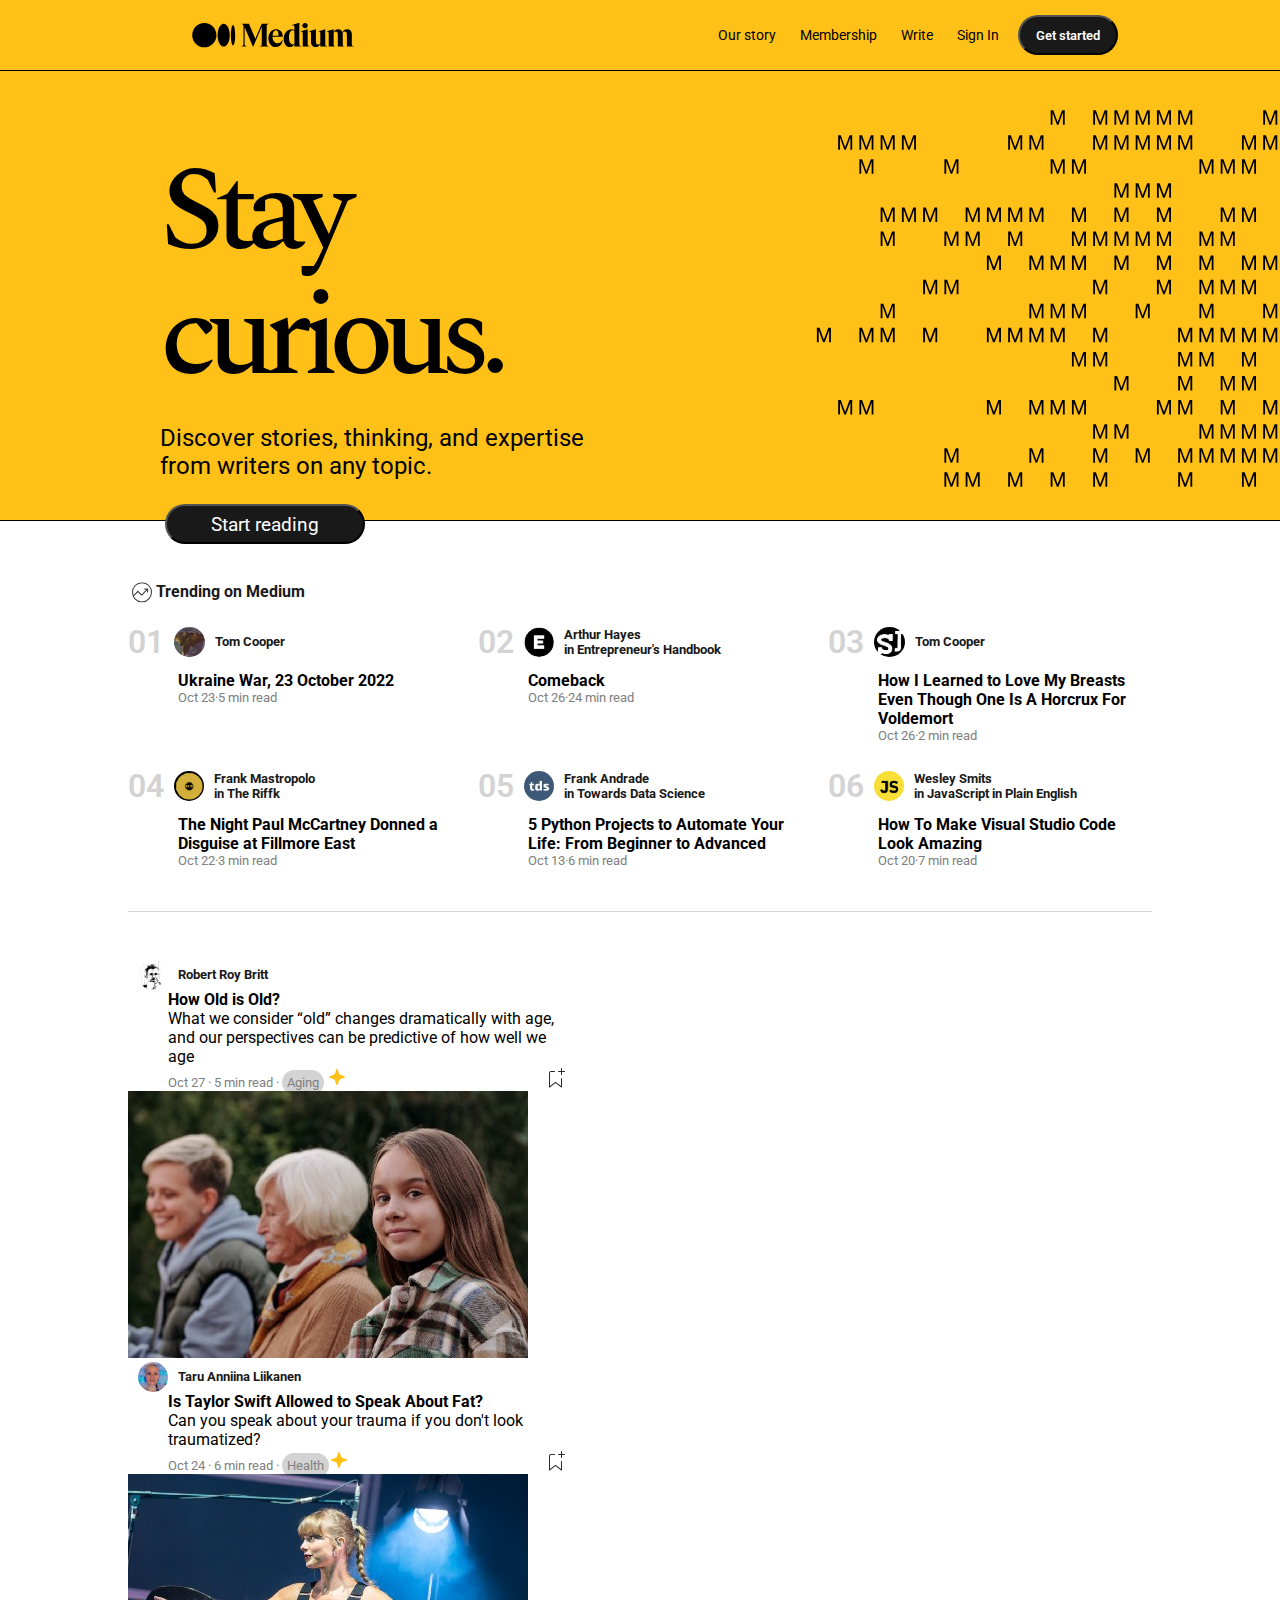
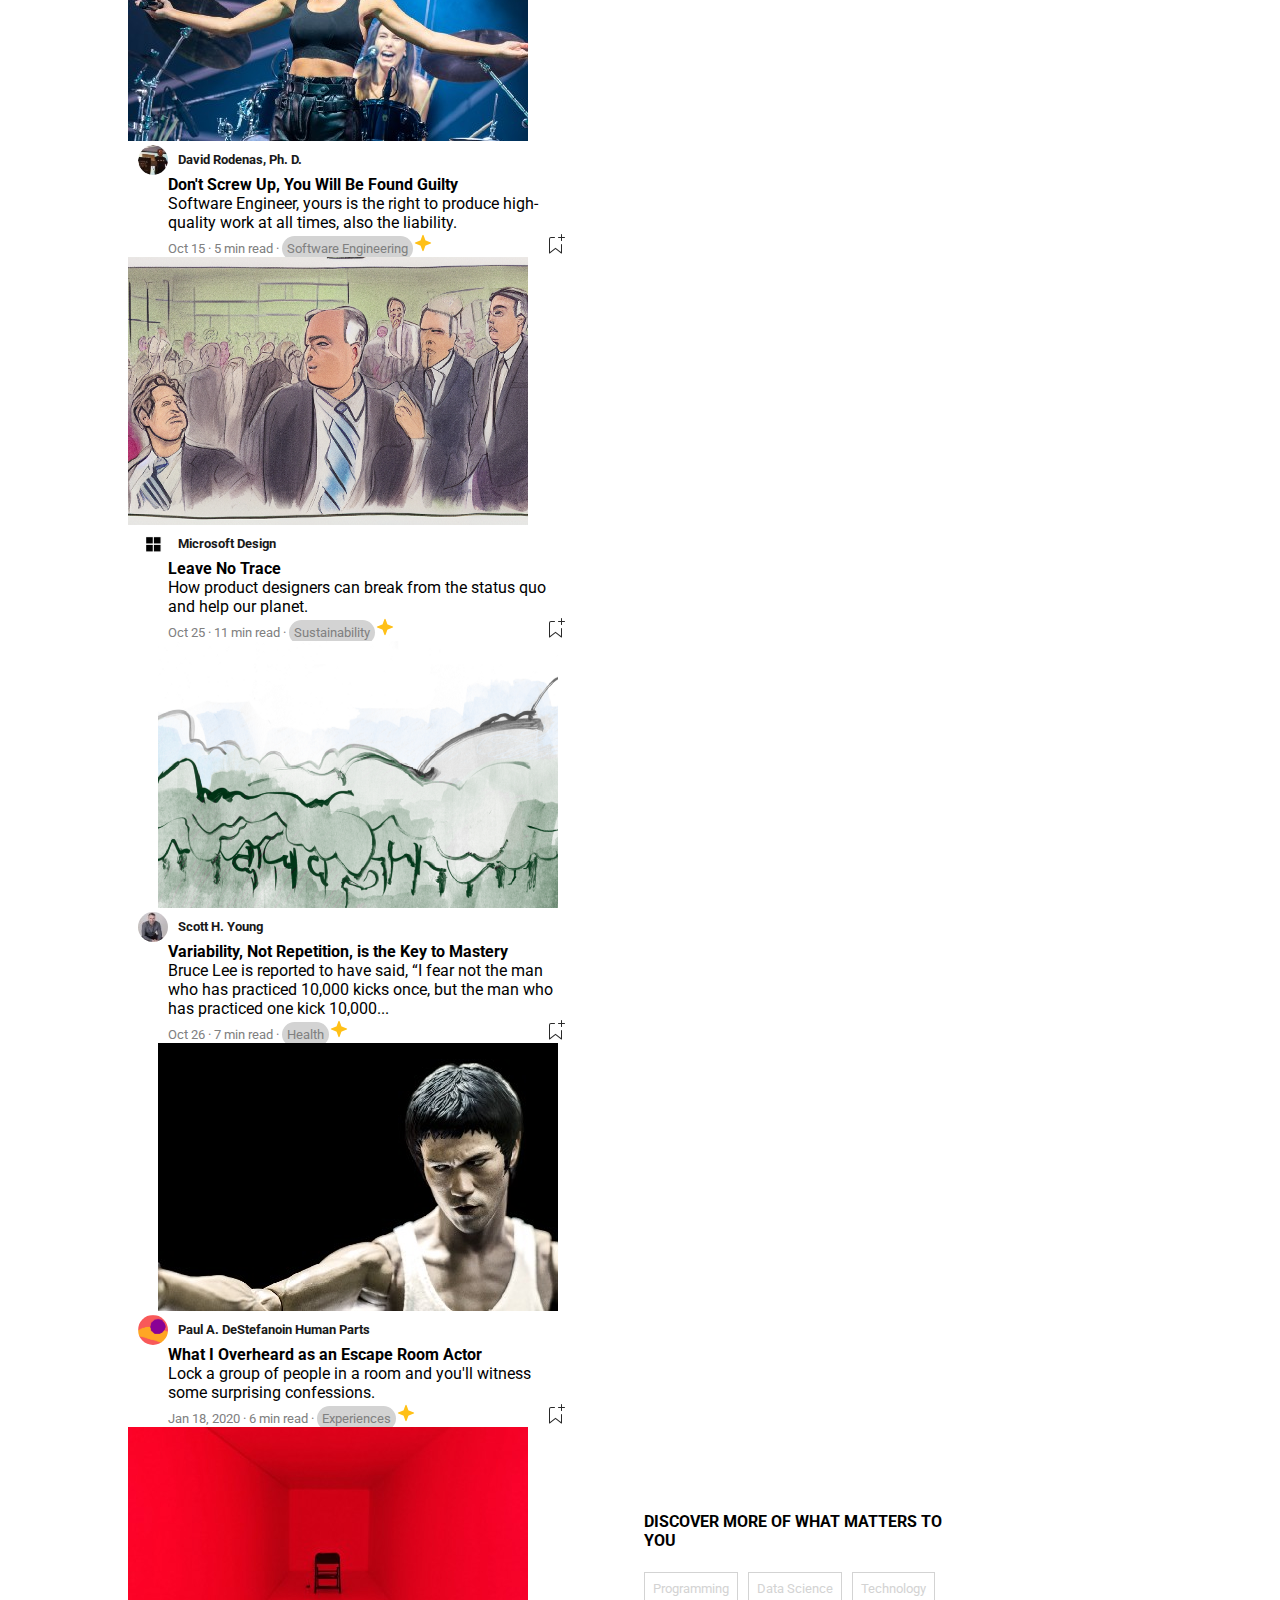
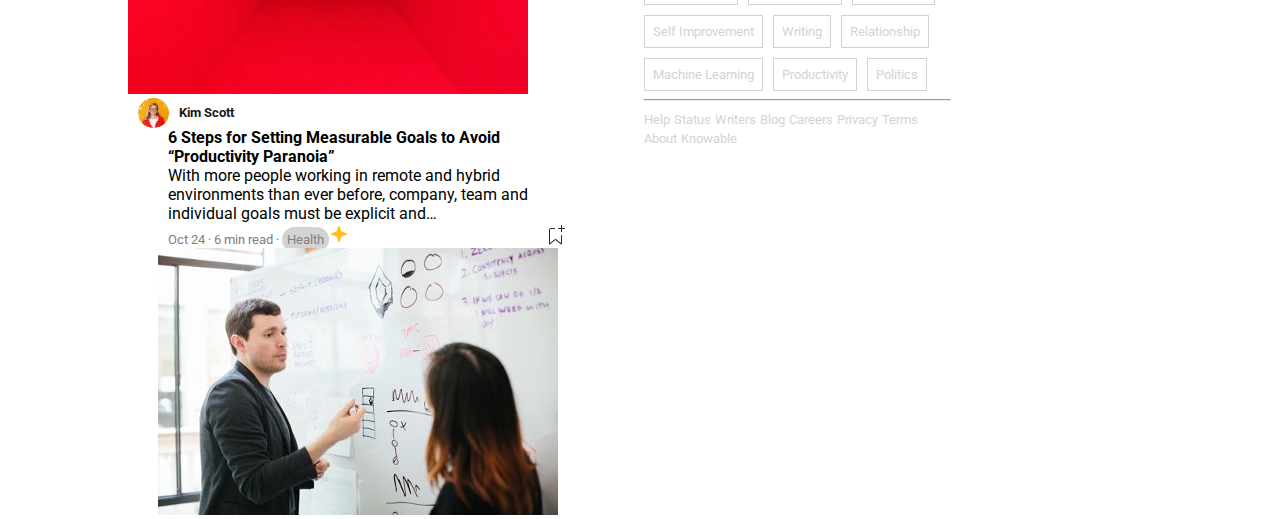
==== commit ef736d94: "3rd - corrections" ====
--- a/S5-P-Medium-Clone-Start/index.html
+++ b/S5-P-Medium-Clone-Start/index.html
@@ -8206,11 +8206,10 @@
           <div class="article-txt">
             <h3>Is Taylor Swift Allowed to Speak About Fat?</h3>
             <h4>Can you speak about your trauma if you don't look traumatized?</h4>
-          </div>
-          <div class="underline">
-            <p>Oct 24 · 6 min read · <span>Health</span><img src="./assets/imgs/svg/star.svg" alt="star" /></p>
-
-            <img src="./assets/imgs/svg/bookmark.svg" alt="bookmark" />
+            <div class="underline">
+              <p>Oct 24 · 6 min read · <span>Health</span><img src="./assets/imgs/svg/star.svg" alt="star" /></p>
+              <img src="./assets/imgs/svg/bookmark.svg" alt="bookmark" />
+            </div>
           </div>
           <div>
             <img src="./assets/imgs/image10.jpeg" alt="article picture" />
@@ -8226,11 +8225,14 @@
             <h4>
               Software Engineer, yours is the right to produce high-quality work at all times, also the liability.
             </h4>
-            <p>
-              Oct 15 · 5 min read · <span>Software Engineering</span><img src="./assets/imgs/svg/star.svg" alt="star" />
-            </p>
+            <div class="underline">
+              <p>
+                Oct 15 · 5 min read · <span>Software Engineering</span
+                ><img src="./assets/imgs/svg/star.svg" alt="star" />
+              </p>
+              <img src="./assets/imgs/svg/bookmark.svg" alt="bookmark" />
+            </div>
           </div>
-          <img src="./assets/imgs/svg/bookmark.svg" alt="bookmark" />
           <div>
             <img src="./assets/imgs/image12.png" alt="article picture" />
           </div>
@@ -8243,11 +8245,15 @@
           <div class="article-txt">
             <h3>Leave No Trace</h3>
             <h4>How product designers can break from the status quo and help our planet.</h4>
-            <p>Oct 25 · 11 min read · <span>Sustainability</span><img src="./assets/imgs/svg/star.svg" alt="star" /></p>
-          </div>
-          <img src="./assets/imgs/svg/bookmark.svg" alt="bookmark" />
-          <div>
-            <img src="./assets/imgs/image14.png" alt="article picture" />
+            <div class="underline">
+              <p>
+                Oct 25 · 11 min read · <span>Sustainability</span><img src="./assets/imgs/svg/star.svg" alt="star" />
+              </p>
+              <img src="./assets/imgs/svg/bookmark.svg" alt="bookmark" />
+            </div>
+            <div>
+              <img src="./assets/imgs/image14.png" alt="article picture" />
+            </div>
           </div>
         </div>
         <div>
@@ -8261,9 +8267,10 @@
               Bruce Lee is reported to have said, “I fear not the man who has practiced 10,000 kicks once, but the man
               who has practiced one kick 10,000...
             </h4>
-            <p>Oct 26 · 7 min read · <span>Health</span><img src="./assets/imgs/svg/star.svg" alt="star" /></p>
-          </div>
+            <div class="underline">
+              <p>Oct 26 · 7 min read · <span>Health</span><img src="./assets/imgs/svg/star.svg" alt="star" /></p>
           <img src="./assets/imgs/svg/bookmark.svg" alt="bookmark" />
+        </div>
           <div>
             <img src="./assets/imgs/image16.jpg" alt="article picture" />
           </div>
@@ -8276,11 +8283,14 @@
           <div class="article-txt">
             <h3>What I Overheard as an Escape Room Actor</h3>
             <h4>Lock a group of people in a room and you'll witness some surprising confessions.</h4>
-            <p>
+            <div class="underline">
+              <p>
               Jan 18, 2020 · 6 min read · <span>Experiences</span><img src="./assets/imgs/svg/star.svg" alt="star" />
             </p>
+            <img src="./assets/imgs/svg/bookmark.svg" alt="bookmark" />
           </div>
-          <img src="./assets/imgs/svg/bookmark.svg" alt="bookmark" />
+          </div>
+          
           <div>
             <img src="./assets/imgs/image18.jpeg" alt="article picture" />
           </div>
@@ -8296,9 +8306,10 @@
               With more people working in remote and hybrid environments than ever before, company, team and individual
               goals must be explicit and…
             </h4>
+            <div class="underline">
             <p>Oct 24 · 6 min read · <span>Health</span><img src="./assets/imgs/svg/star.svg" alt="star" /></p>
-          </div>
           <img src="./assets/imgs/svg/bookmark.svg" alt="bookmark" />
+        </div>
           <div>
             <img src="./assets/imgs/image20.jpg" alt="article picture" />
           </div>
--- a/S5-P-Medium-Clone-Start/assets/css/style.css
+++ b/S5-P-Medium-Clone-Start/assets/css/style.css
@@ -27,6 +27,7 @@
     margin-bottom: 0;
     width: 100%;
     position: fixed;
+    z-index: 1;
 }
 .nav-links a{
     text-decoration: none;
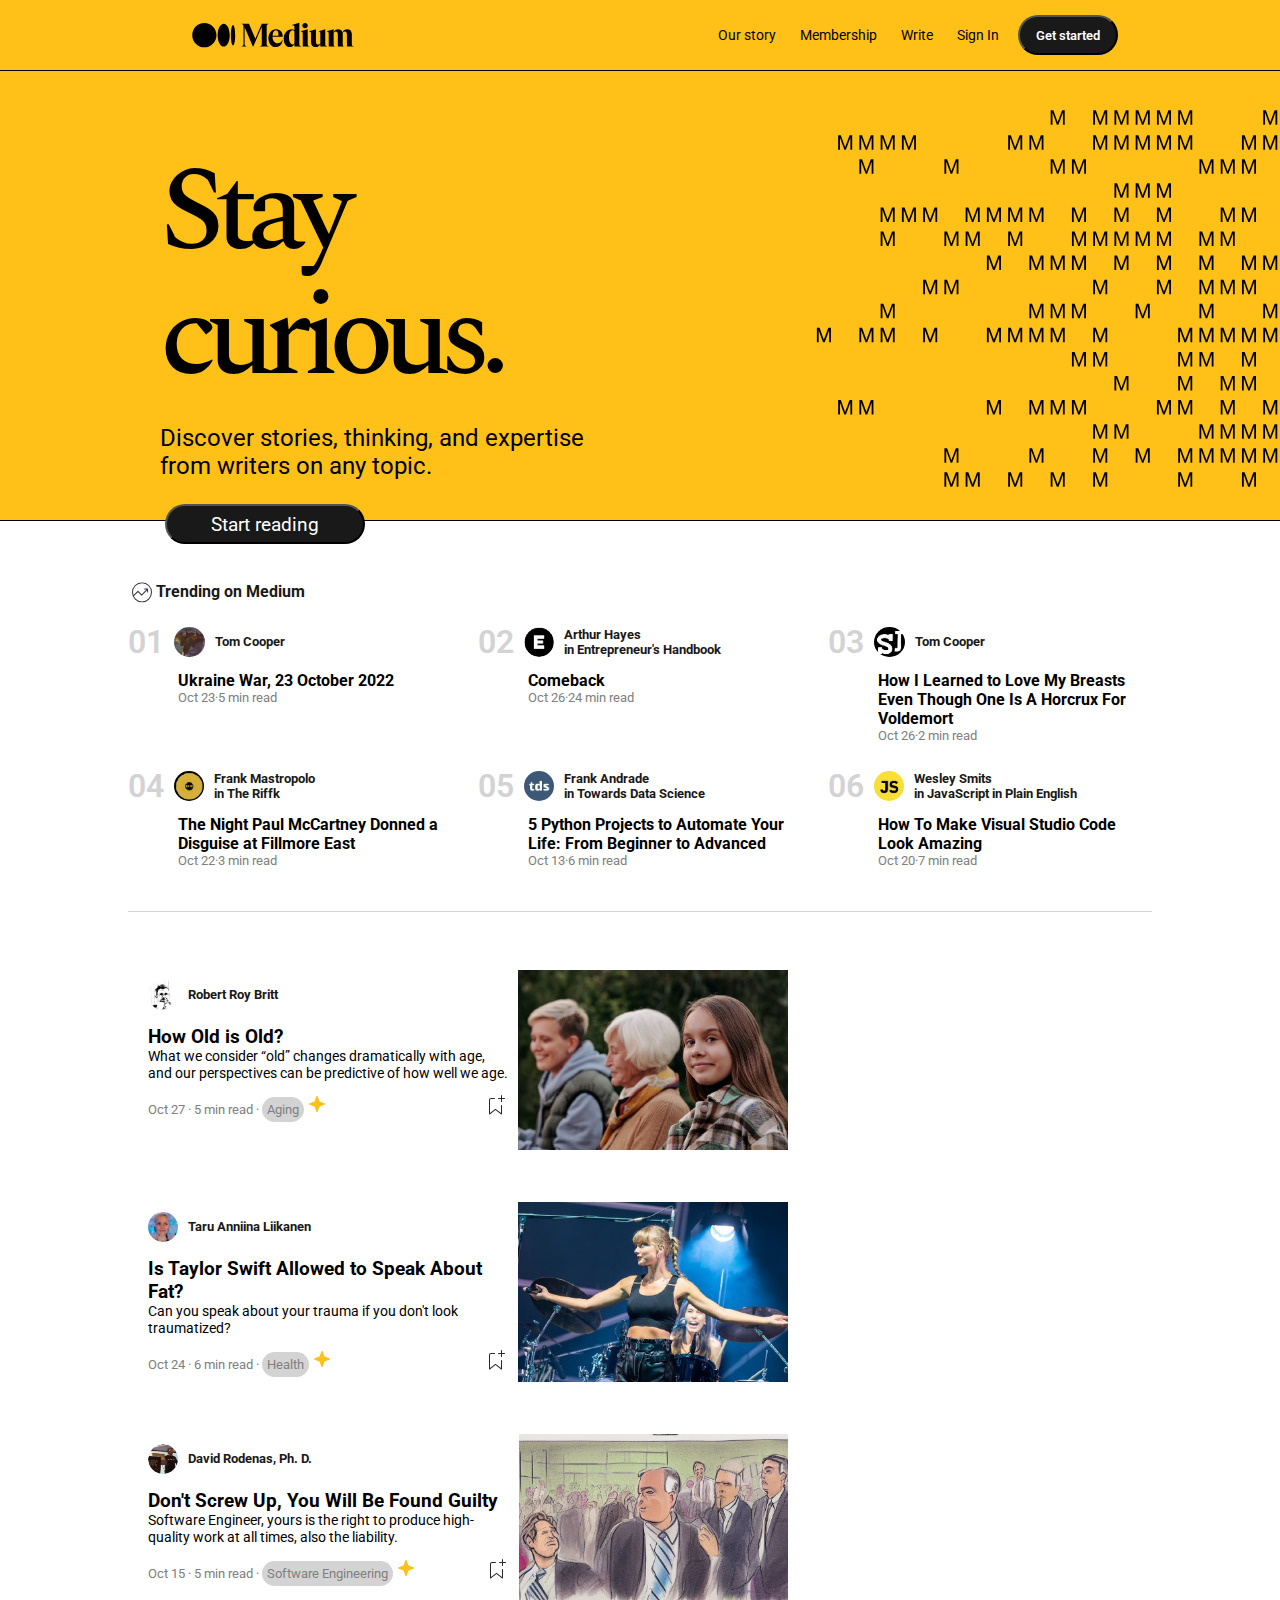
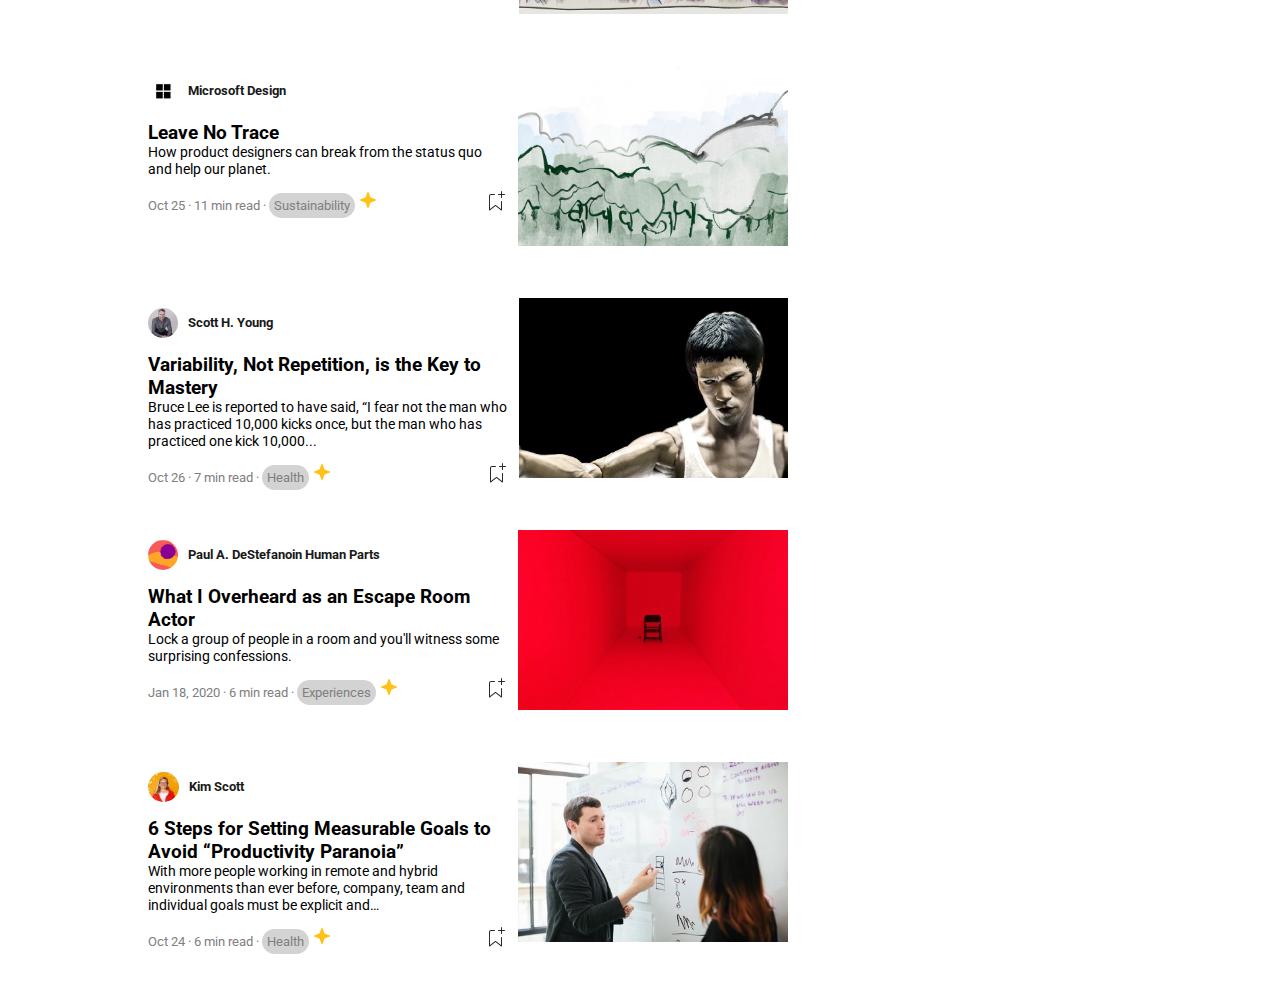
==== commit 55773635: "3rd - corrections on "article list"" ====
--- a/S5-P-Medium-Clone-Start/index.html
+++ b/S5-P-Medium-Clone-Start/index.html
@@ -8175,171 +8175,172 @@
       </section>
       <!--ARTICLES-->
       <section class="second-section">
-        <div>
-          <div class="user">
-            <img src="./assets/imgs/image07.jpeg" alt="profile picture" />
-            <a href="#">Robert Roy Britt</a>
-          </div>
-          <div class="article-txt">
-            <h3>How Old is Old?</h3>
-            <h4>
-              What we consider “old” changes dramatically with age, and our perspectives can be predictive of how well
-              we age
-            </h4>
-            <div class="underline">
-              <p>
-                Oct 27 · 5 min read · <span>Aging</span>
-                <img src="./assets/imgs/svg/star.svg" alt="star" />
-              </p>
-              <img src="./assets/imgs/svg/bookmark.svg" alt="bookmark" />
+        <div class="article-list">
+          <div class="card">
+            <div class="first-block">
+              <div class="user-article">
+                <img src="./assets/imgs/image07.jpeg" alt="profile picture" />
+                <a href="#">Robert Roy Britt</a>
+              </div>
+              <div class="art-card">
+                <h3>How Old is Old?</h3>
+                <h4>
+                  What we consider “old” changes dramatically with age, and our perspectives can be predictive of how
+                  well we age.
+                </h4>
+                <div class="underline">
+                  <p>
+                    Oct 27 · 5 min read · <span>Aging</span>
+                    <img src="./assets/imgs/svg/star.svg" alt="star" />
+                  </p>
+                  <img src="./assets/imgs/svg/bookmark.svg" alt="bookmark" />
+                </div>
+              </div>
+            </div>
+            <div class="card-img">
+              <img src="./assets/imgs/image08.jpeg" alt="article picture" />
             </div>
           </div>
-          <div>
-            <img src="./assets/imgs/image08.jpeg" alt="article picture" />
-          </div>
-        </div>
-        <div>
-          <div class="user">
-            <img src="./assets/imgs/image09.jpeg" alt="profile picture" />
-            <a href="#">Taru Anniina Liikanen</a>
-          </div>
-          <div class="article-txt">
-            <h3>Is Taylor Swift Allowed to Speak About Fat?</h3>
-            <h4>Can you speak about your trauma if you don't look traumatized?</h4>
-            <div class="underline">
-              <p>Oct 24 · 6 min read · <span>Health</span><img src="./assets/imgs/svg/star.svg" alt="star" /></p>
-              <img src="./assets/imgs/svg/bookmark.svg" alt="bookmark" />
+          <div class="card">
+            <div class="first-block">
+              <div class="user-article">
+                <img src="./assets/imgs/image09.jpeg" alt="profile picture" />
+                <a href="#">Taru Anniina Liikanen</a>
+              </div>
+              <div class="art-card">
+                <h3>Is Taylor Swift Allowed to Speak About Fat?</h3>
+                <h4>Can you speak about your trauma if you don't look traumatized?</h4>
+                <div class="underline">
+                  <p>
+                    Oct 24 · 6 min read · <span>Health</span>
+                    <img src="./assets/imgs/svg/star.svg" alt="star" />
+                  </p>
+                  <img src="./assets/imgs/svg/bookmark.svg" alt="bookmark" />
+                </div>
+              </div>
+            </div>
+            <div class="card-img">
+              <img src="./assets/imgs/image10.jpeg" alt="article picture" />
             </div>
           </div>
-          <div>
-            <img src="./assets/imgs/image10.jpeg" alt="article picture" />
-          </div>
-        </div>
-        <div>
-          <div class="user">
-            <img src="./assets/imgs/image11.jpeg" alt="profile picture" />
-            <a href="#">David Rodenas, Ph. D.</a>
-          </div>
-          <div class="article-txt">
-            <h3>Don't Screw Up, You Will Be Found Guilty</h3>
-            <h4>
-              Software Engineer, yours is the right to produce high-quality work at all times, also the liability.
-            </h4>
-            <div class="underline">
-              <p>
-                Oct 15 · 5 min read · <span>Software Engineering</span
-                ><img src="./assets/imgs/svg/star.svg" alt="star" />
-              </p>
-              <img src="./assets/imgs/svg/bookmark.svg" alt="bookmark" />
+          <div class="card">
+            <div class="first-block">
+              <div class="user-article">
+                <img src="./assets/imgs/image11.jpeg" alt="profile picture" />
+                <a href="#">David Rodenas, Ph. D.</a>
+              </div>
+              <div class="art-card">
+                <h3>Don't Screw Up, You Will Be Found Guilty</h3>
+                <h4>
+                  Software Engineer, yours is the right to produce high-quality work at all times, also the liability.
+                </h4>
+                <div class="underline">
+                  <p>
+                    Oct 15 · 5 min read · <span>Software Engineering</span>
+                    <img src="./assets/imgs/svg/star.svg" alt="star" />
+                  </p>
+                  <img src="./assets/imgs/svg/bookmark.svg" alt="bookmark" />
+                </div>
+              </div>
+            </div>
+            <div class="card-img">
+              <img src="./assets/imgs/image12.png" alt="article picture" />
             </div>
           </div>
-          <div>
-            <img src="./assets/imgs/image12.png" alt="article picture" />
-          </div>
-        </div>
-        <div>
-          <div class="user">
-            <img src="./assets/imgs/image13.png" alt="profile picture" />
-            <a href="#">Microsoft Design</a>
-          </div>
-          <div class="article-txt">
-            <h3>Leave No Trace</h3>
-            <h4>How product designers can break from the status quo and help our planet.</h4>
-            <div class="underline">
-              <p>
-                Oct 25 · 11 min read · <span>Sustainability</span><img src="./assets/imgs/svg/star.svg" alt="star" />
-              </p>
-              <img src="./assets/imgs/svg/bookmark.svg" alt="bookmark" />
+          <div class="card">
+            <div class="first-block">
+              <div class="user-article">
+                <img src="./assets/imgs/image13.png" alt="profile picture" />
+                <a href="#">Microsoft Design</a>
+              </div>
+              <div class="art-card">
+                <h3>Leave No Trace</h3>
+                <h4>How product designers can break from the status quo and help our planet.</h4>
+                <div class="underline">
+                  <p>
+                    Oct 25 · 11 min read · <span>Sustainability</span>
+                    <img src="./assets/imgs/svg/star.svg" alt="star" />
+                  </p>
+                  <img src="./assets/imgs/svg/bookmark.svg" alt="bookmark" />
+                </div>
+              </div>
             </div>
-            <div>
+            <div class="card-img">
               <img src="./assets/imgs/image14.png" alt="article picture" />
             </div>
           </div>
-        </div>
-        <div>
-          <div class="user">
-            <img src="./assets/imgs/image15.jpeg" alt="profile picture" />
-            <a href="#">Scott H. Young</a>
+          <div class="card">
+            <div class="first-block">
+              <div class="user-article">
+                <img src="./assets/imgs/image15.jpeg" alt="profile picture" />
+                <a href="#">Scott H. Young</a>
+              </div>
+              <div class="art-card">
+                <h3>Variability, Not Repetition, is the Key to Mastery</h3>
+                <h4>
+                  Bruce Lee is reported to have said, “I fear not the man who has practiced 10,000 kicks once, but the
+                  man who has practiced one kick 10,000...
+                </h4>
+                <div class="underline">
+                  <p>
+                    Oct 26 · 7 min read · <span>Health</span>
+                    <img src="./assets/imgs/svg/star.svg" alt="star" />
+                  </p>
+                  <img src="./assets/imgs/svg/bookmark.svg" alt="bookmark" />
+                </div>
+              </div>
+            </div>
+            <div class="card-img">
+              <img src="./assets/imgs/image16.jpg" alt="article picture" />
+            </div>
           </div>
-          <div class="article-txt">
-            <h3>Variability, Not Repetition, is the Key to Mastery</h3>
-            <h4>
-              Bruce Lee is reported to have said, “I fear not the man who has practiced 10,000 kicks once, but the man
-              who has practiced one kick 10,000...
-            </h4>
-            <div class="underline">
-              <p>Oct 26 · 7 min read · <span>Health</span><img src="./assets/imgs/svg/star.svg" alt="star" /></p>
-          <img src="./assets/imgs/svg/bookmark.svg" alt="bookmark" />
-        </div>
-          <div>
-            <img src="./assets/imgs/image16.jpg" alt="article picture" />
+          <div class="card">
+            <div class="first-block">
+              <div class="user-article">
+                <img src="./assets/imgs/image17.png" alt="profile picture" />
+                <a href="#">Paul A. DeStefanoin Human Parts</a>
+              </div>
+              <div class="art-card">
+                <h3>What I Overheard as an Escape Room Actor</h3>
+                <h4>Lock a group of people in a room and you'll witness some surprising confessions.</h4>
+                <div class="underline">
+                  <p>
+                    Jan 18, 2020 · 6 min read · <span>Experiences</span>
+                    <img src="./assets/imgs/svg/star.svg" alt="star" />
+                  </p>
+                  <img src="./assets/imgs/svg/bookmark.svg" alt="bookmark" />
+                </div>
+              </div>
+            </div>
+            <div class="card-img">
+              <img src="./assets/imgs/image18.jpeg" alt="article picture" />
+            </div>
           </div>
-        </div>
-        <div>
-          <div class="user">
-            <img src="./assets/imgs/image17.png" alt="profile picture" />
-            <a href="#">Paul A. DeStefanoin Human Parts</a>
+          <div class="card">
+            <div class="first-block">
+              <div class="user-article">
+                <img src="./assets/imgs/image19.jpeg" alt="profile picture" />
+                <a href="#">Kim Scott</a>
+              </div>
+              <div class="art-card">
+                <h3>6 Steps for Setting Measurable Goals to Avoid “Productivity Paranoia”</h3>
+                <h4>
+                  With more people working in remote and hybrid environments than ever before, company, team and
+                  individual goals must be explicit and…
+                </h4>
+                <div class="underline">
+                  <p>
+                    Oct 24 · 6 min read · <span>Health</span>
+                    <img src="./assets/imgs/svg/star.svg" alt="star" />
+                  </p>
+                  <img src="./assets/imgs/svg/bookmark.svg" alt="bookmark" />
+                </div>
+              </div>
+            </div>
+            <div class="card-img">
+              <img src="./assets/imgs/image20.jpg" alt="article picture" />
+            </div>
           </div>
-          <div class="article-txt">
-            <h3>What I Overheard as an Escape Room Actor</h3>
-            <h4>Lock a group of people in a room and you'll witness some surprising confessions.</h4>
-            <div class="underline">
-              <p>
-              Jan 18, 2020 · 6 min read · <span>Experiences</span><img src="./assets/imgs/svg/star.svg" alt="star" />
-            </p>
-            <img src="./assets/imgs/svg/bookmark.svg" alt="bookmark" />
-          </div>
-          </div>
-          
-          <div>
-            <img src="./assets/imgs/image18.jpeg" alt="article picture" />
-          </div>
-        </div>
-        <div>
-          <div class="user">
-            <img src="./assets/imgs/image19.jpeg" alt="profile picture" />
-            <a href="#">Kim Scott</a>
-          </div>
-          <div class="article-txt">
-            <h3>6 Steps for Setting Measurable Goals to Avoid “Productivity Paranoia”</h3>
-            <h4>
-              With more people working in remote and hybrid environments than ever before, company, team and individual
-              goals must be explicit and…
-            </h4>
-            <div class="underline">
-            <p>Oct 24 · 6 min read · <span>Health</span><img src="./assets/imgs/svg/star.svg" alt="star" /></p>
-          <img src="./assets/imgs/svg/bookmark.svg" alt="bookmark" />
-        </div>
-          <div>
-            <img src="./assets/imgs/image20.jpg" alt="article picture" />
-          </div>
-        </div>
-      </section>
-      <!--ASIDE-->
-      <section class="aside">
-        <h4>DISCOVER MORE OF WHAT MATTERS TO YOU</h4>
-        <div class="tag-buttons">
-          <div><a href="#">Programming</a></div>
-          <div><a href="#">Data Science</a></div>
-          <div><a href="#">Technology</a></div>
-          <div><a href="#">Self Improvement</a></div>
-          <div><a href="#">Writing</a></div>
-          <div><a href="#">Relationship</a></div>
-          <div><a href="#">Machine Learning</a></div>
-          <div><a href="#">Productivity</a></div>
-          <div><a href="#">Politics</a></div>
-        </div>
-        <hr />
-        <div class="other-links">
-          <a href="#">Help</a>
-          <a href="#">Status</a>
-          <a href="#">Writers</a>
-          <a href="#">Blog</a>
-          <a href="#">Careers</a>
-          <a href="#">Privacy</a>
-          <a href="#">Terms</a>
-          <a href="#">About</a>
-          <a href="#">Knowable</a>
         </div>
       </section>
     </main>
--- a/S5-P-Medium-Clone-Start/assets/css/style.css
+++ b/S5-P-Medium-Clone-Start/assets/css/style.css
@@ -131,7 +131,6 @@
 .article-card{
     width: 350px;
     height: 120px;
-    /* border: solid 1px black; */
     display: flex;
     flex-direction: column;
 }
@@ -182,19 +181,72 @@
     display: inline-block;
     margin-top: 3em;
 }
-.article-txt h4{
+.underline{
+    width: 100%;
+    display: flex;
+    justify-content: space-between;
+    align-items:center ;
+}
+.card{
+    width: 650px;
+    height: 180px;
+    display: flex;
+    flex-direction: row;
+    justify-content: space-between;
+    padding: 10px;
+    margin-bottom: 2em;
+}
+.user-article{
+    display: flex;
+    align-items: center;
+    width: 100%;
+    height: 30px;
+    margin-bottom: 15px;
+}
+.user-article img{
+    border-radius: 50%;
+    height: 30px;
+}
+.user-article a{
+    
+    margin-left: 10px;
+    font-size: 0.8em;
+    font-weight: 700;
+    text-decoration: none;
+    color: #191919;
+}
+.art-card{
+    display: flex;
+    flex-direction: column;
+    align-items: flex-start;
+}
+.art-card h3{
+    font-weight: 700;
+    font-size: 1.2em;
+    margin: 0;
+}
+.art-card h4{
+    margin: 0;
     font-weight: 400;
-}
-.article-txt span{
+    font-size: 0.9em;
+}
+.art-card p{
+    color: grey;
+    font-size: 0.8em;
+}
+.art-card span{
     background-color: lightgray;
     padding: 5px;
     border-radius: 30px;
 }
-.underline{
-    width: 100%;
-    display: flex;
-    justify-content: space-between;
-    align-items:center ;
+.first-block{
+    display: flex;
+    flex-direction: column;
+    margin: 10px;
+}
+.card-img{
+    display: flex;
+    justify-content: center;
 }
 
 
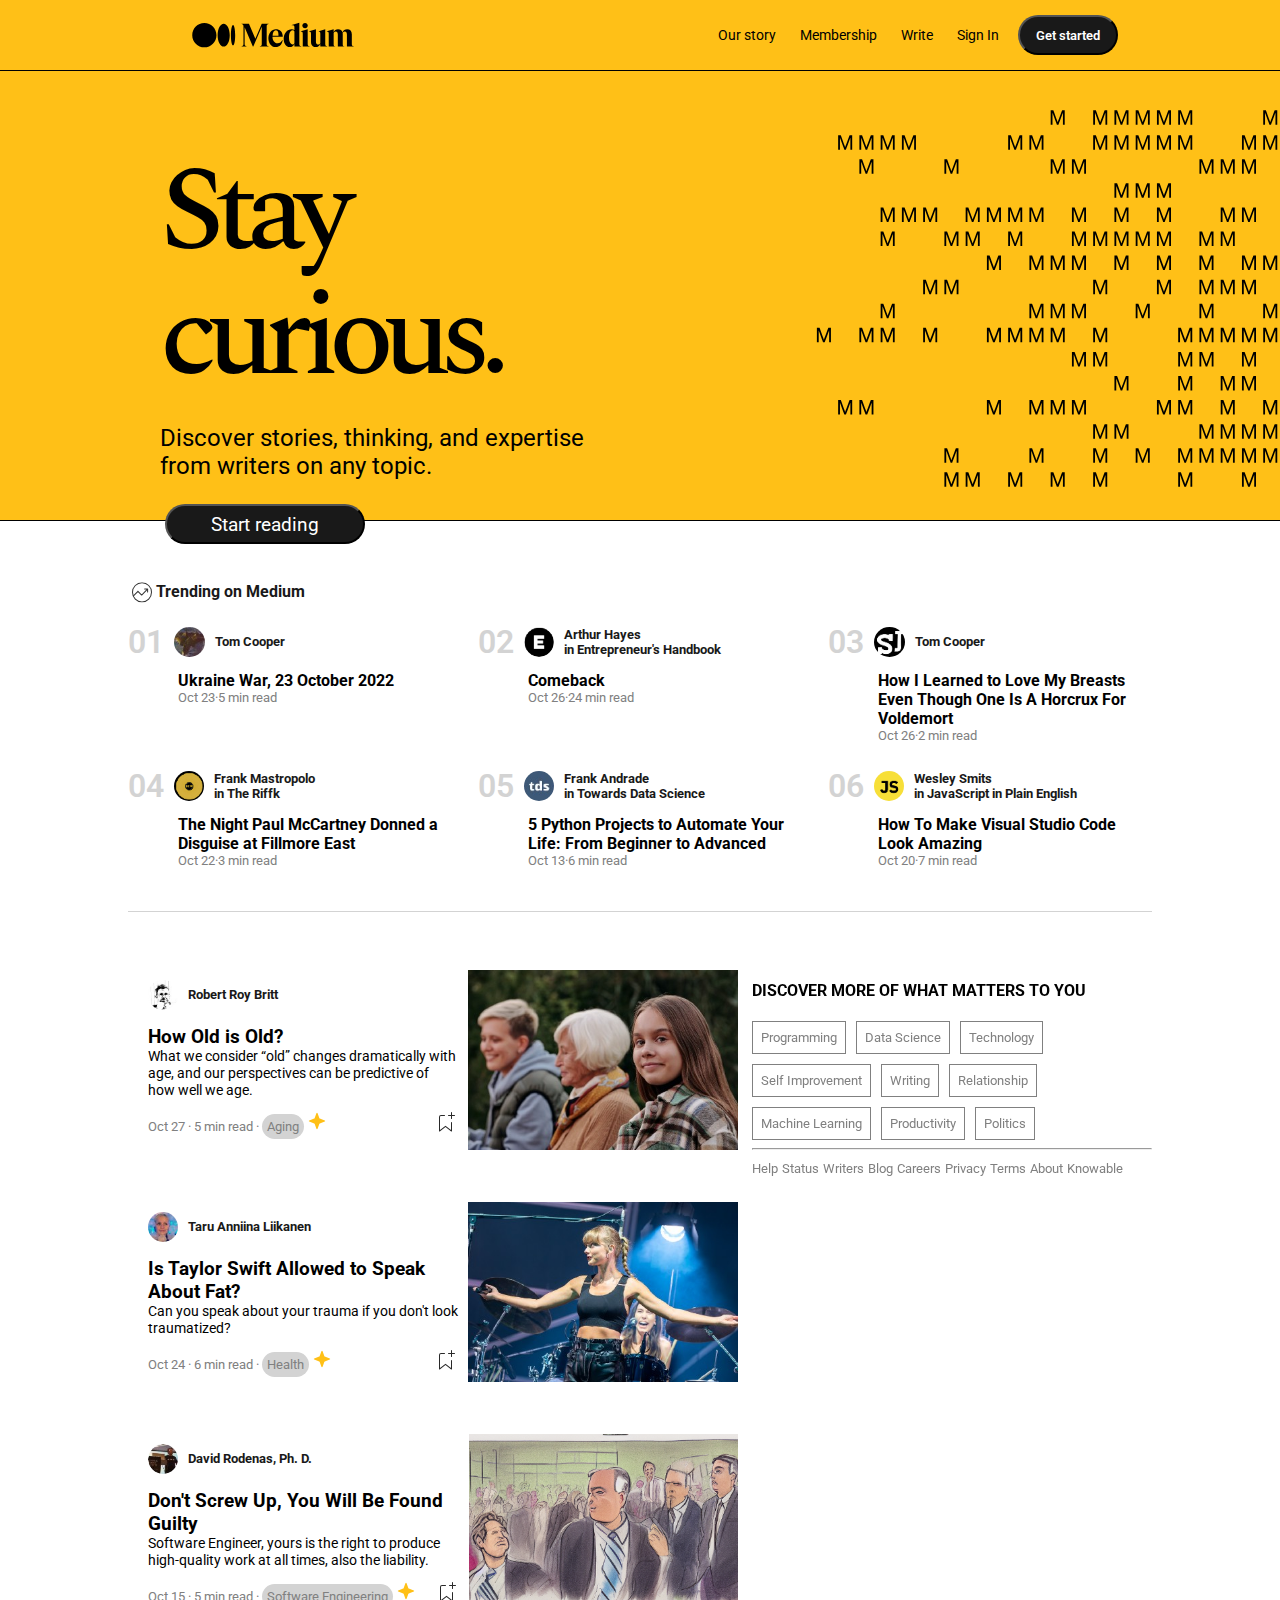
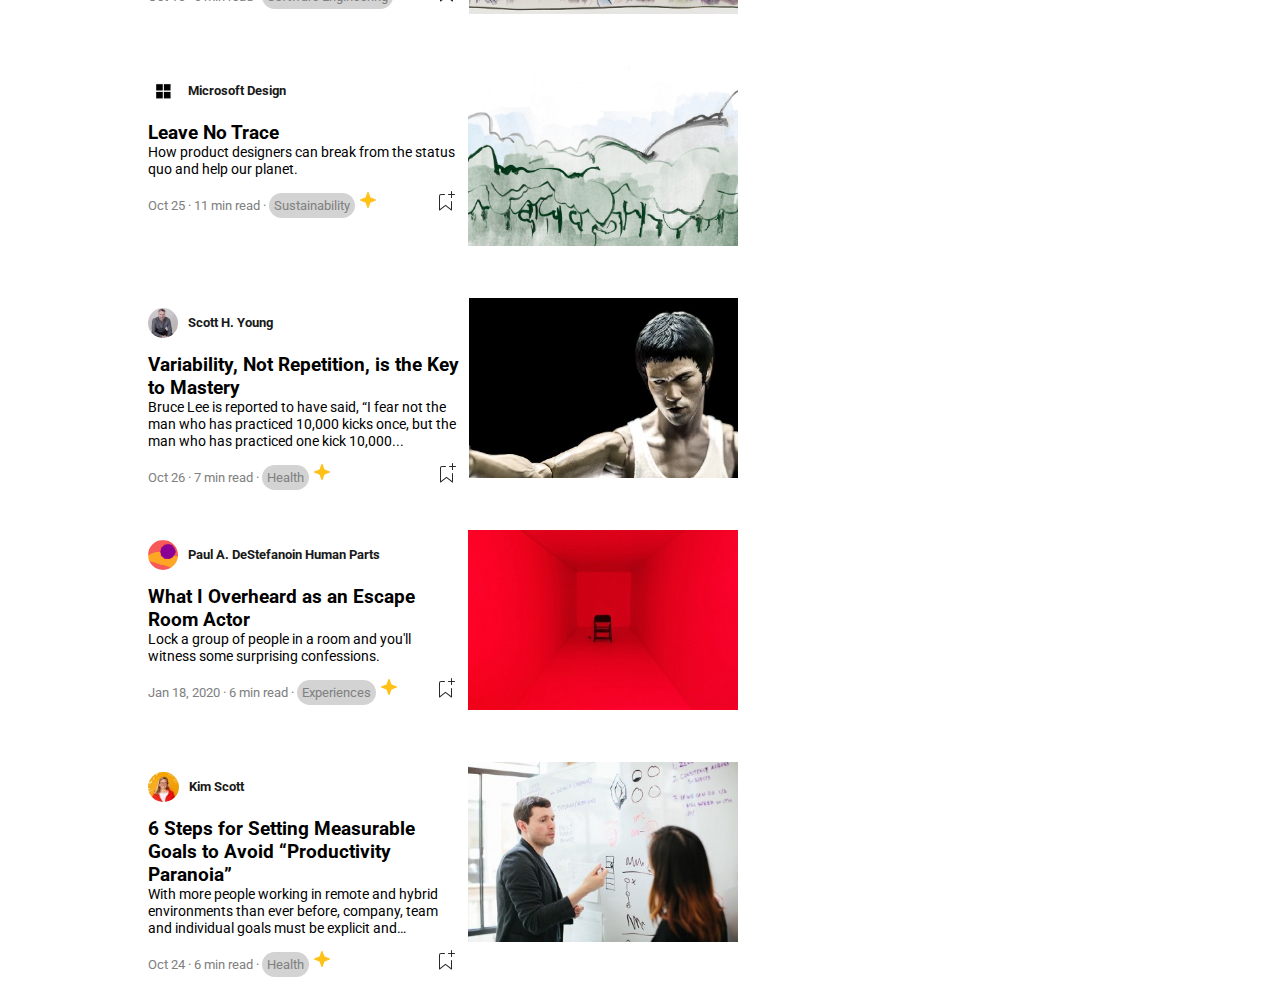
==== commit 87b08f08: "aside restored (not sticky)" ====
--- a/S5-P-Medium-Clone-Start/index.html
+++ b/S5-P-Medium-Clone-Start/index.html
@@ -8342,6 +8342,35 @@
             </div>
           </div>
         </div>
+        <!--ASIDE-->
+        <div class="aside-sticky">
+          <div class="aside">
+            <h4>DISCOVER MORE OF WHAT MATTERS TO YOU</h4>
+            <div class="tag-buttons">
+              <div><a href="#">Programming</a></div>
+              <div><a href="#">Data Science</a></div>
+              <div><a href="#">Technology</a></div>
+              <div><a href="#">Self Improvement</a></div>
+              <div><a href="#">Writing</a></div>
+              <div><a href="#">Relationship</a></div>
+              <div><a href="#">Machine Learning</a></div>
+              <div><a href="#">Productivity</a></div>
+              <div><a href="#">Politics</a></div>
+            </div>
+            <hr />
+            <div class="other-links">
+              <a href="#">Help</a>
+              <a href="#">Status</a>
+              <a href="#">Writers</a>
+              <a href="#">Blog</a>
+              <a href="#">Careers</a>
+              <a href="#">Privacy</a>
+              <a href="#">Terms</a>
+              <a href="#">About</a>
+              <a href="#">Knowable</a>
+            </div>
+          </div>
+        </div>
       </section>
     </main>
   </body>
--- a/S5-P-Medium-Clone-Start/assets/css/style.css
+++ b/S5-P-Medium-Clone-Start/assets/css/style.css
@@ -177,8 +177,10 @@
 
 /*ARTICLES*/
 .second-section{
-    width: 50%;
-    display: inline-block;
+    width: 100%;
+    display: flex;
+    flex-wrap: wrap;
+    justify-content: space-between;
     margin-top: 3em;
 }
 .underline{
@@ -187,8 +189,11 @@
     justify-content: space-between;
     align-items:center ;
 }
+.article-list{
+    width: 600px;
+}
 .card{
-    width: 650px;
+    width: 100%;
     height: 180px;
     display: flex;
     flex-direction: row;
@@ -251,10 +256,11 @@
 
 
 /*ASIDE*/
-.aside{
-    width: 30%;
-    display: inline-block;
+.aside-sticky{
+    width: 400px;
+    align-items: flex-start;
     position: sticky;
+    top: 0;
 }
 .tag-buttons{
     display: flex;
@@ -262,15 +268,15 @@
     gap: 10px;
 }
 .tag-buttons a{
-    border: solid 1px lightgrey;
-    text-decoration: none;
-    color: lightgray;
+    border: solid 1px grey;
+    text-decoration: none;
+    color: gray;
     padding: 8px;
     font-size: 0.8em;
     display: inline-block;
 }
 .other-links a{
-    color: lightgrey;
+    color: grey;
     text-decoration: none;
     font-size: 0.8em;
 }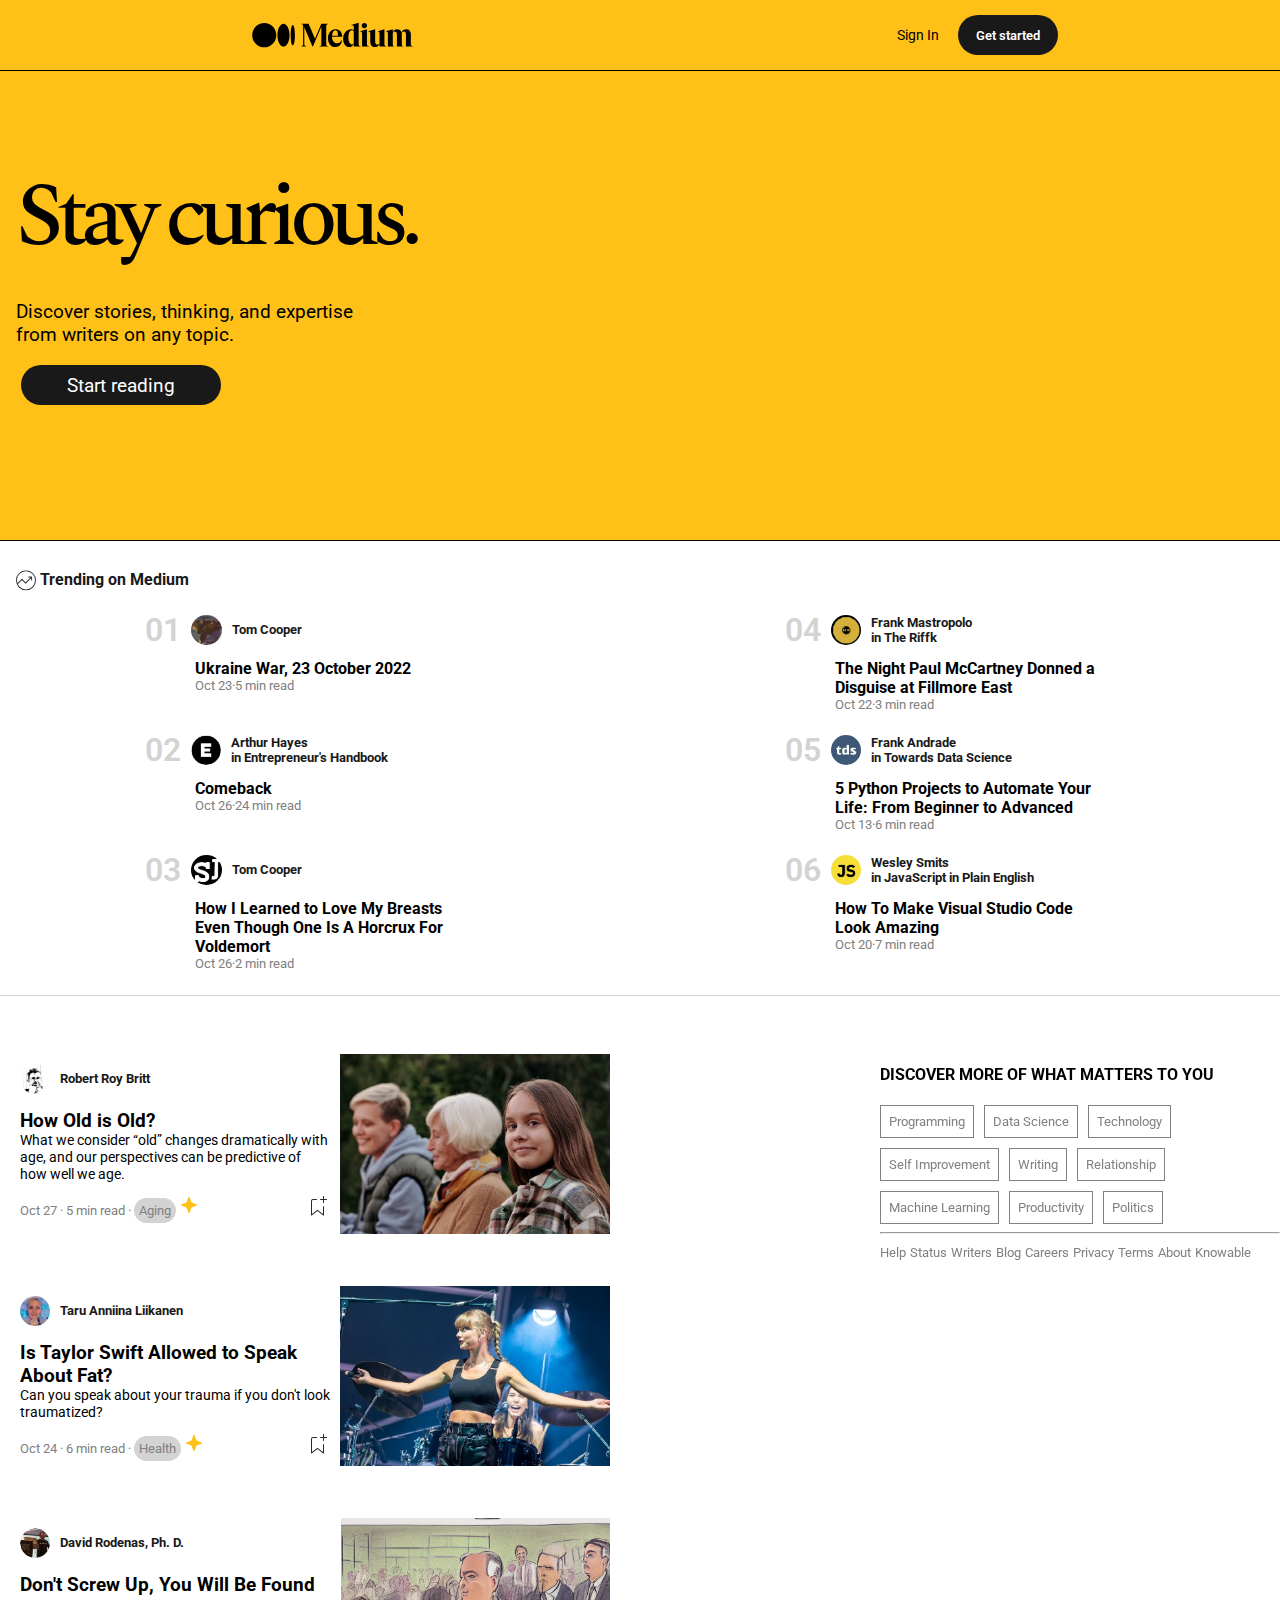
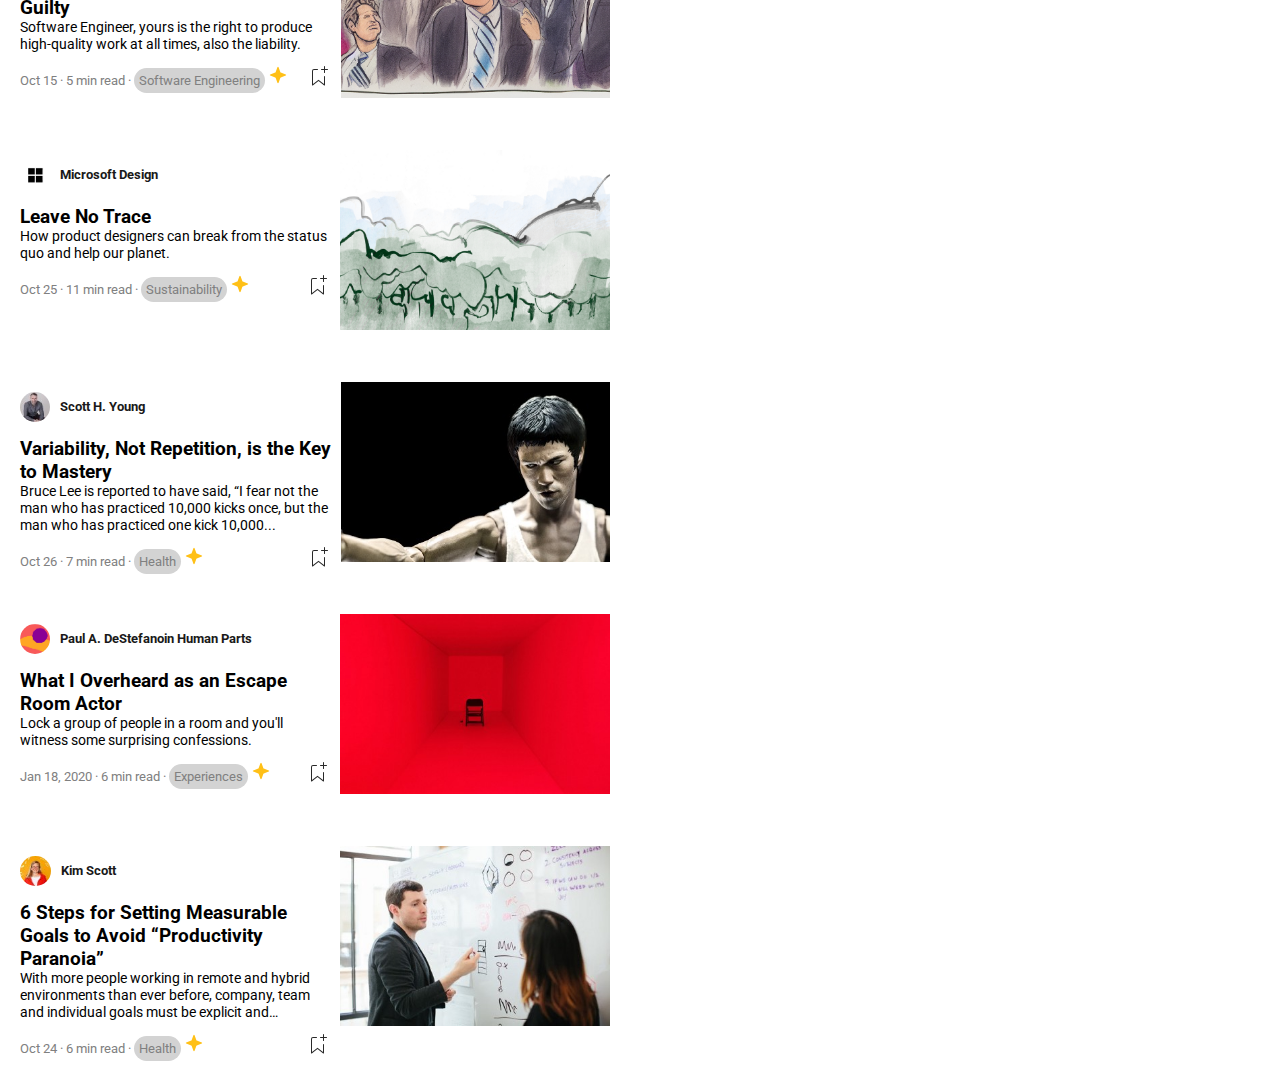
==== commit e37dca40: "JS and corrections on desktop version - mobile WIP" ====
--- a/S5-P-Medium-Clone-Start/index.html
+++ b/S5-P-Medium-Clone-Start/index.html
@@ -11,14 +11,14 @@
 
   <body>
     <!--NAV BAR-->
-    <nav>
+    <nav id="navBar">
       <img src="./assets/imgs/svg/logo.svg" alt="medium logo" />
       <div class="nav-links">
         <a href="#">Our story</a>
         <a href="#">Membership</a>
         <a href="#">Write</a>
         <a href="#">Sign In</a>
-        <button>Get started</button>
+        <button id="navButton">Get started</button>
       </div>
     </nav>
     <!--HEADER-->
@@ -8373,5 +8373,6 @@
         </div>
       </section>
     </main>
+    <script src="./script.js"></script>
   </body>
 </html>
--- a/S5-P-Medium-Clone-Start/assets/css/style.css
+++ b/S5-P-Medium-Clone-Start/assets/css/style.css
@@ -1,20 +1,11 @@
 /*FONTS*/
 @import url('https://fonts.googleapis.com/css2?family=Spectral:wght@400;700&display=swap');
-/* font-family: 'Spectral', serif; */
 @import url('https://fonts.googleapis.com/css2?family=Roboto:wght@400;700&display=swap');
-/* font-family: 'Roboto', sans-serif; */
 body{
     margin: 0;
     font-family: 'Roboto', sans-serif;
     box-sizing: border-box;
 }
-
-/*
-COLORI
-Ocra: #ffc017
-"Black": #191919
-Verde: #1a8917
-*/
 
 /*NAV*/
 nav{
@@ -28,6 +19,7 @@
     width: 100%;
     position: fixed;
     z-index: 1;
+    transition: background-color 0.5s;
 }
 .nav-links a{
     text-decoration: none;
@@ -45,6 +37,24 @@
     margin-left: 5px;
     font-family: 'Roboto', sans-serif;
     font-weight: 600;
+    border: none;
+}
+#navBar.scrolled{
+    background-color: white;
+}
+#navButton.scrolled{
+    background-color: #1a8917;
+}
+@media screen and (min-width:320px){
+    nav{
+        width: 100%;
+    }
+    .nav-links > :first-child,
+    .nav-links > :first-child + *,
+    .nav-links > :first-child + * + * {
+    display: none;
+    justify-content: space-between;
+}
 }
 
 /*HEADER*/
@@ -80,7 +90,28 @@
     margin-left: 5px;
     font-family: 'Roboto', sans-serif;
     font-size: 1.2em;
-}
+    border: none;
+}
+@media screen and (min-width: 320px){
+    header{
+        height: 400px;
+        padding-top: 140px;
+    }
+    .header-svg{
+        display: none;
+    }
+    .header-txt{
+        margin: 1em;
+        align-items: end;
+    }
+    .header-txt h1{
+        font-size: 5.5em;
+    }
+    .header-txt p{
+        font-size: 1.2em;
+    }
+}
+
 
 /*MAIN*/
 main{
@@ -173,6 +204,18 @@
 .upper-line{
     display: flex;
     align-items: center;
+}
+@media screen and (min-width:320px){
+    main{
+        width: 100%
+    }
+    .section-txt{
+        margin-top: 1em;
+        justify-content: center;
+    }
+    .articles-first-row, .articles-second-row{
+        flex-direction: column;
+    }
 }
 
 /*ARTICLES*/
@@ -279,4 +322,7 @@
     color: grey;
     text-decoration: none;
     font-size: 0.8em;
+}
+@media screen and (min-width:320px){
+    
 }